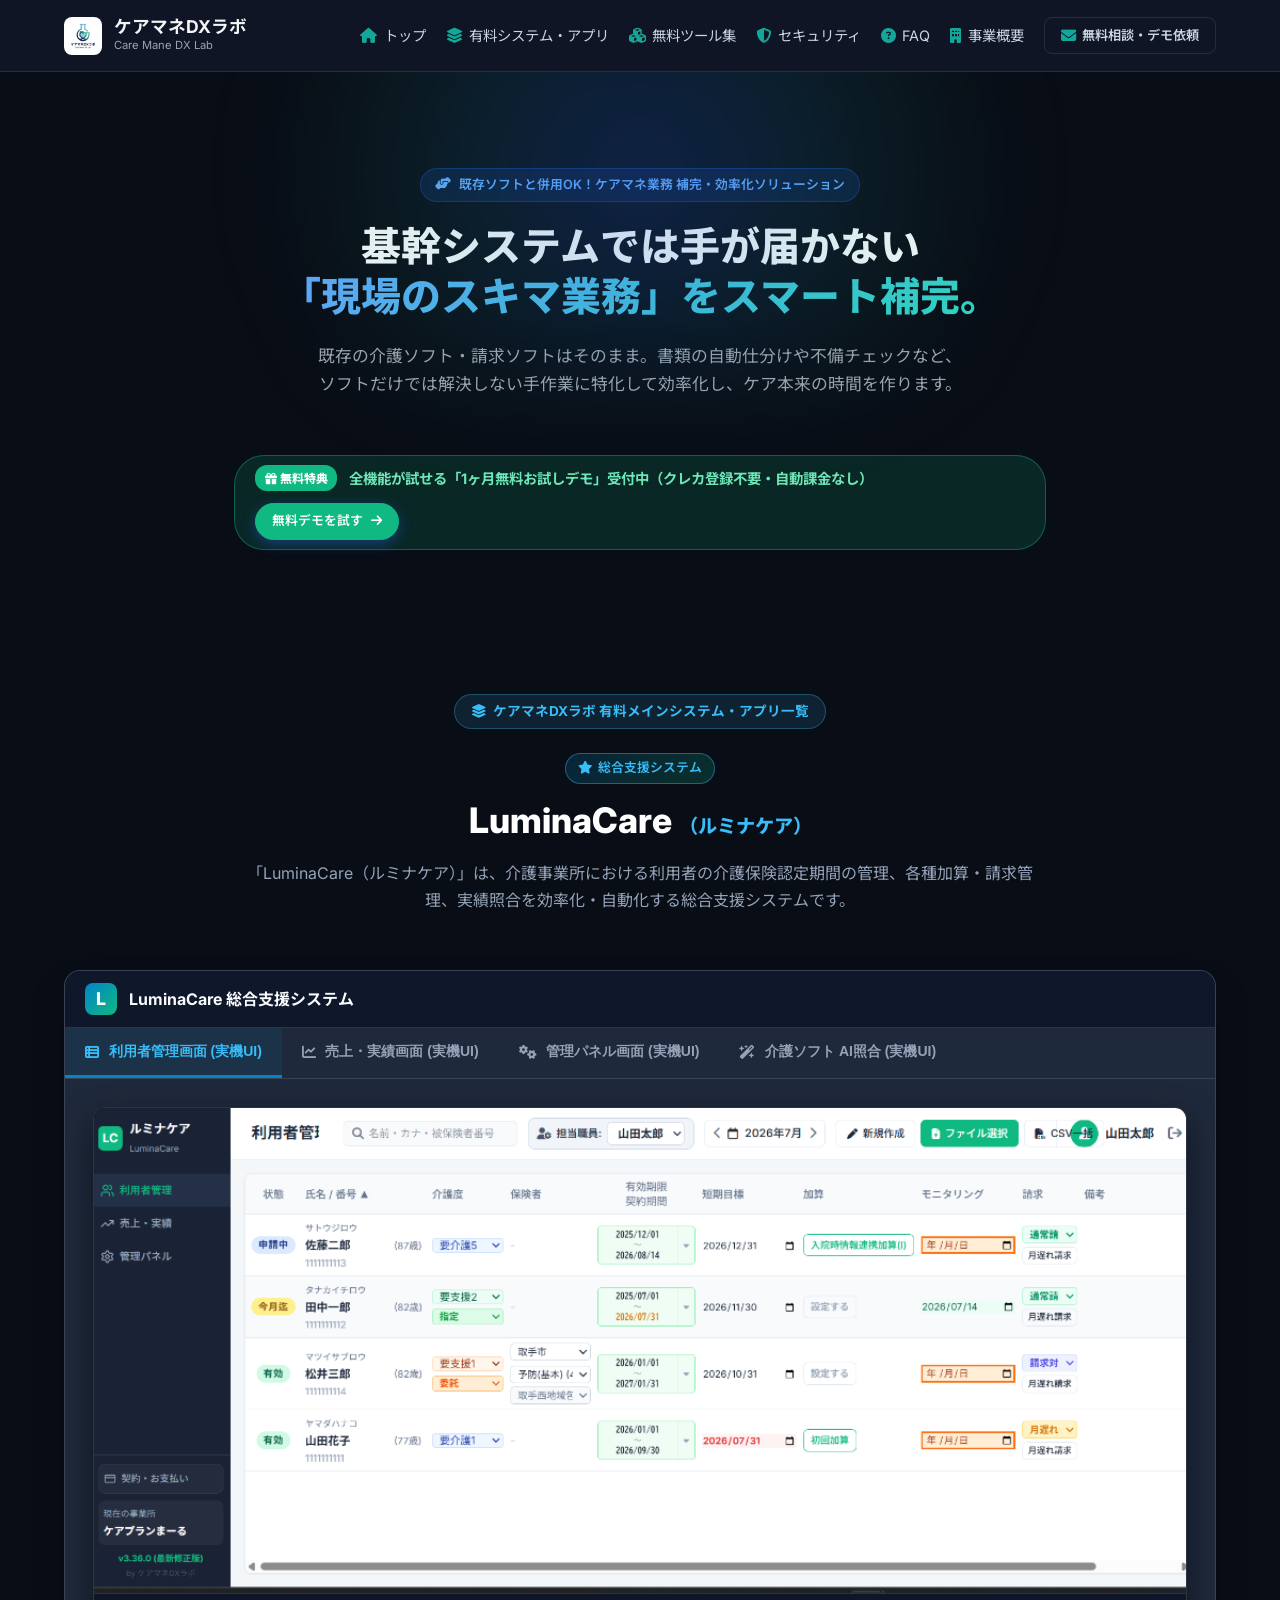
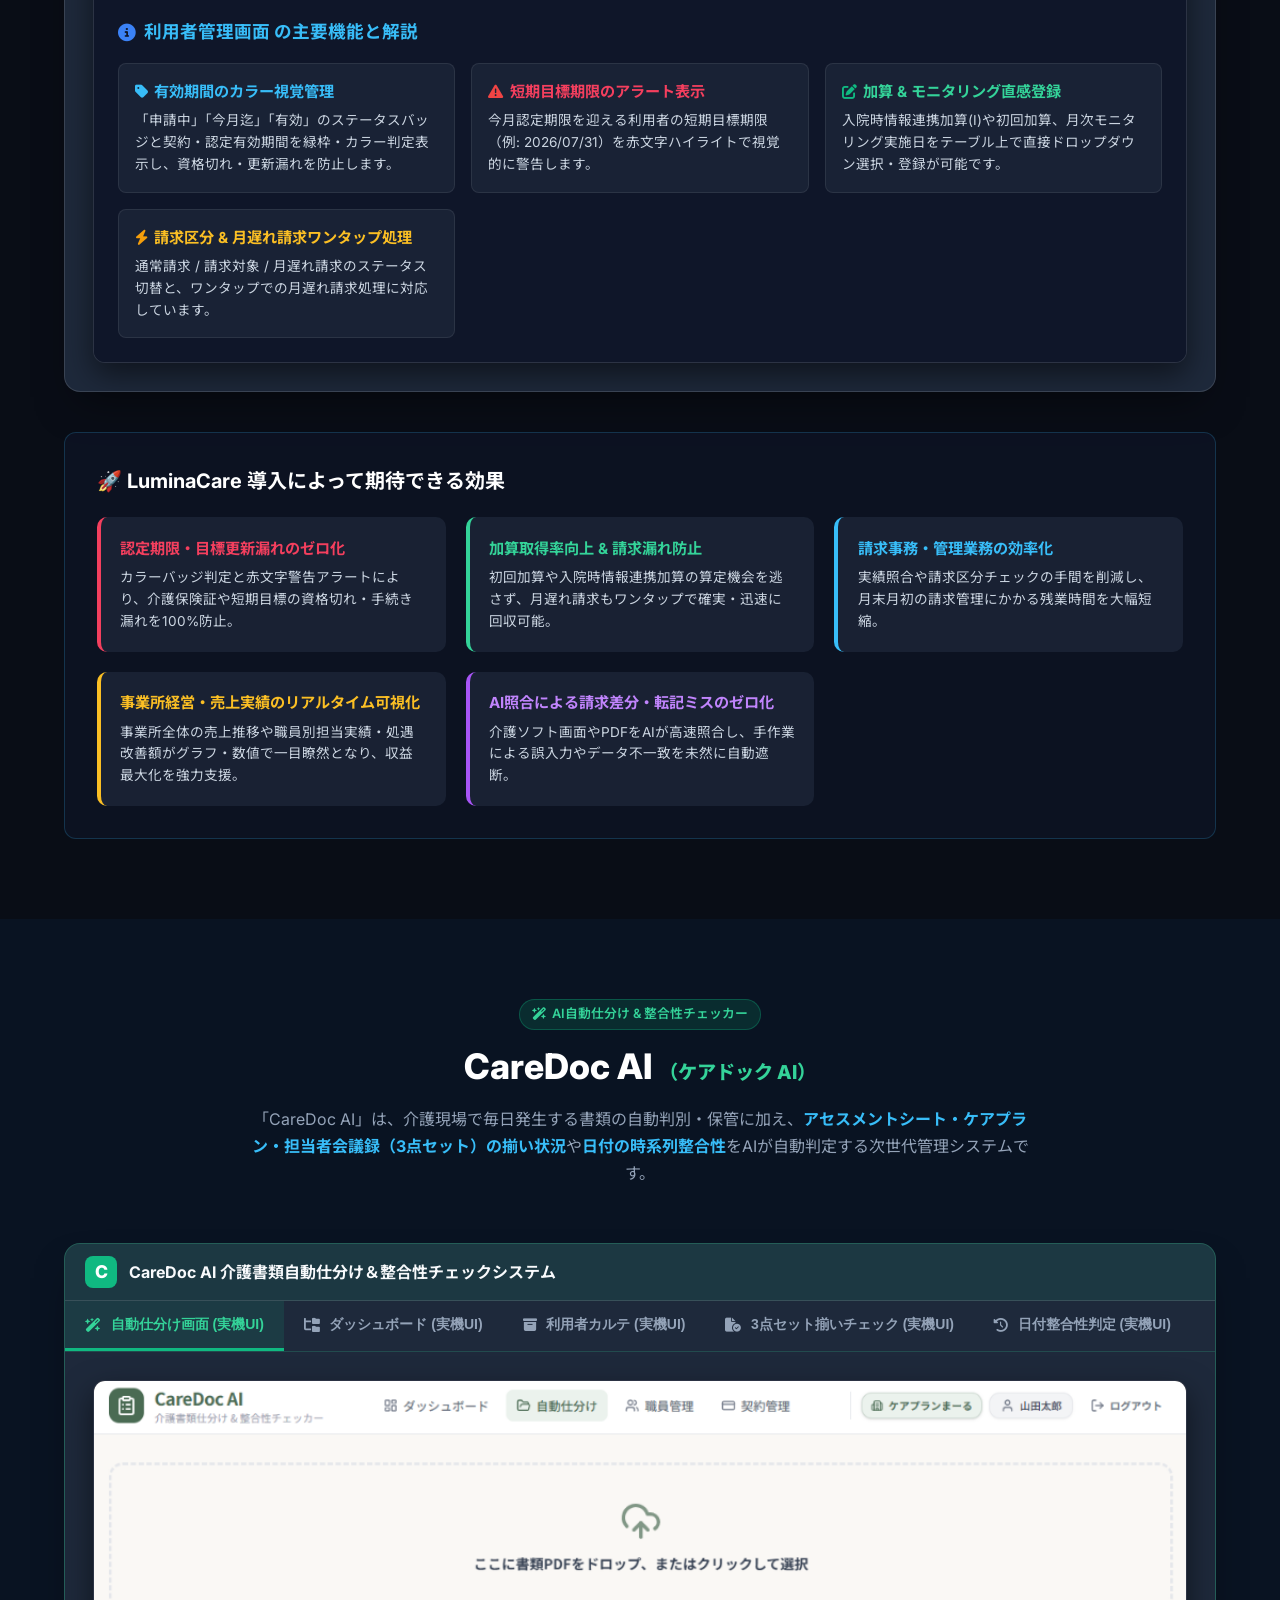
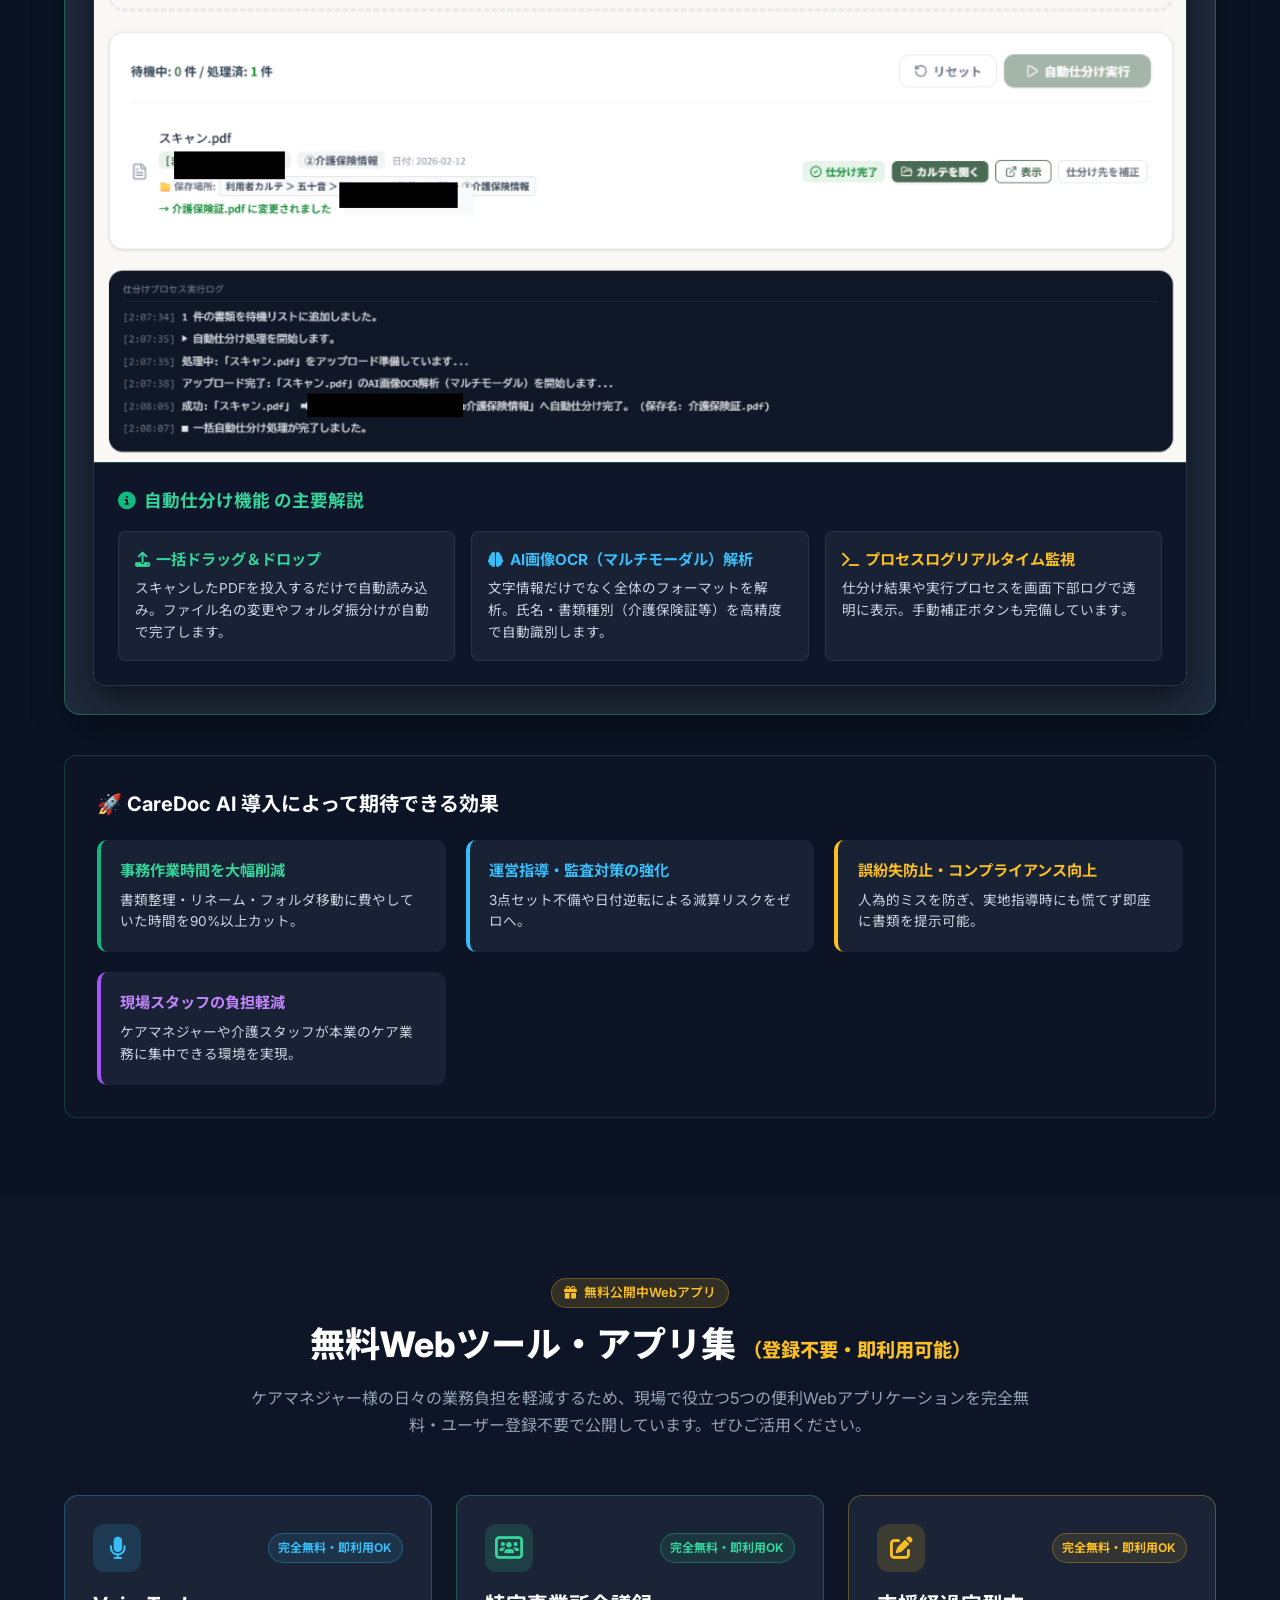
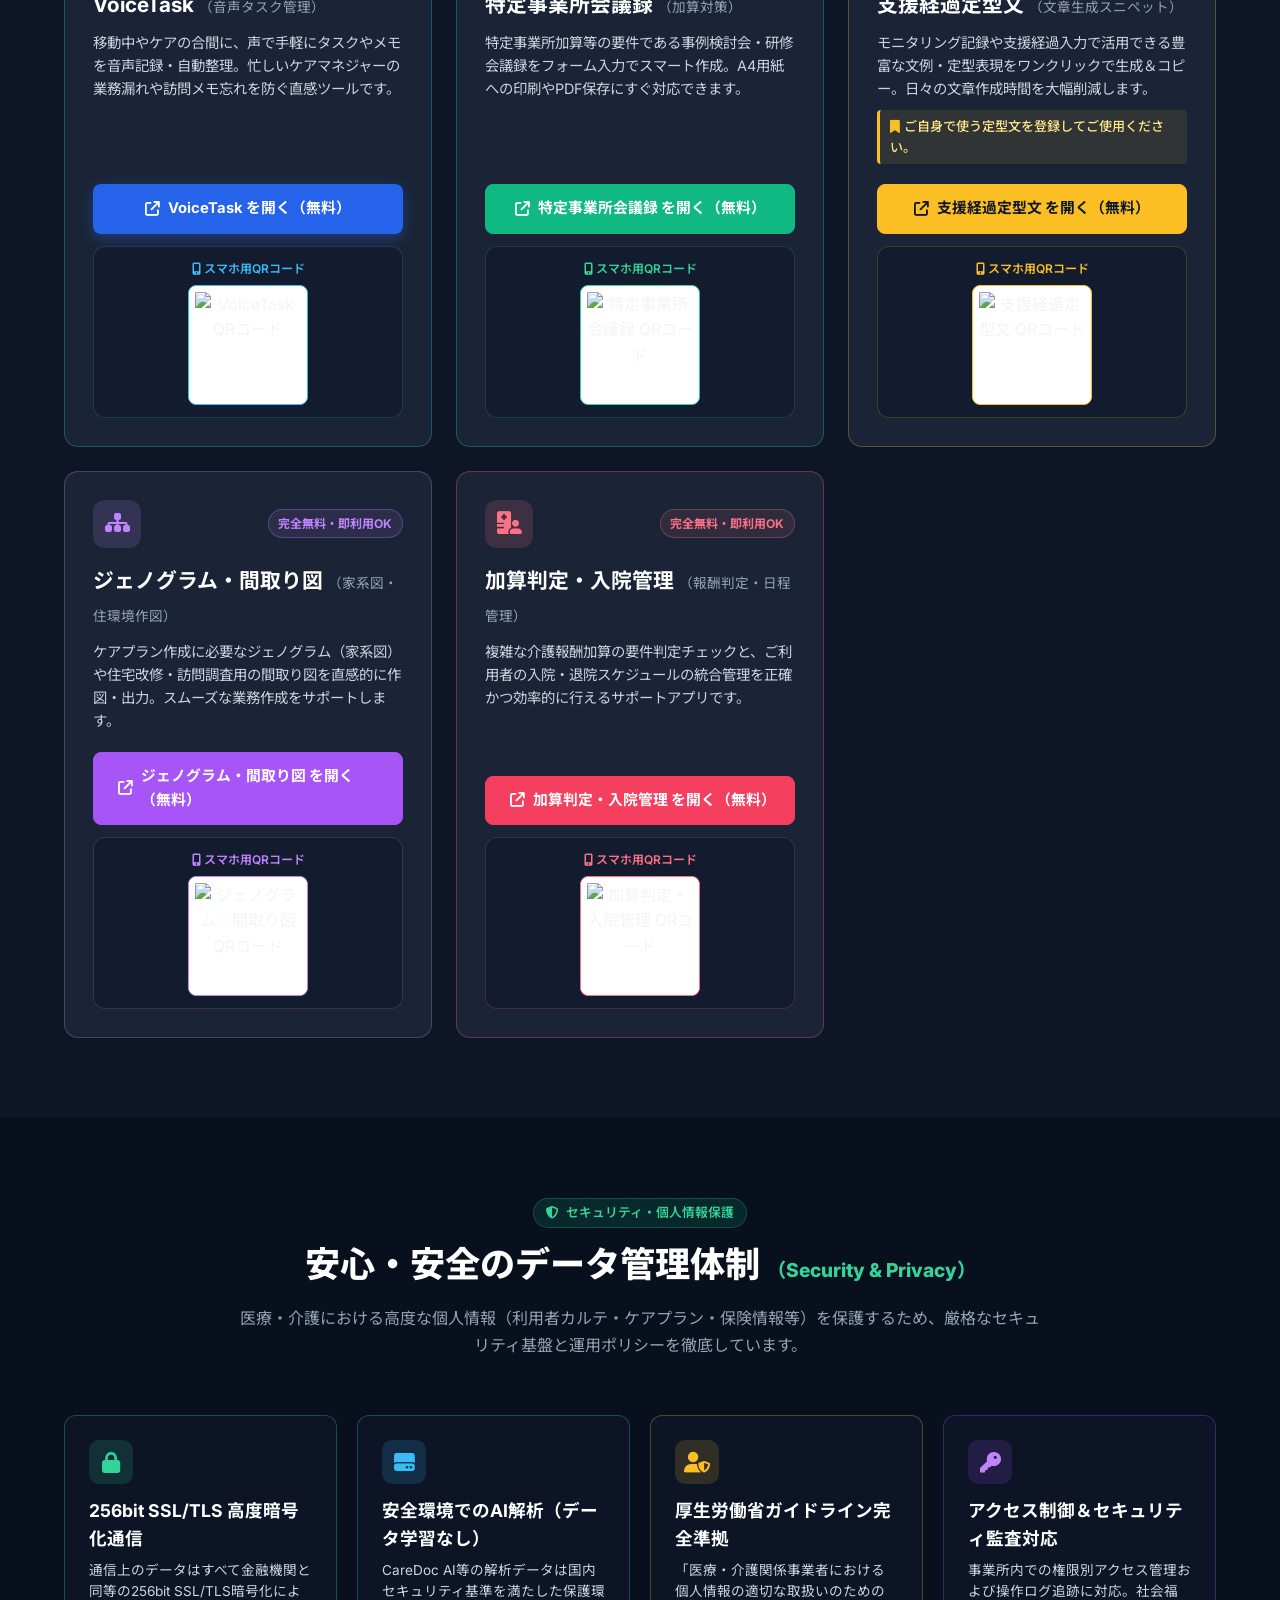
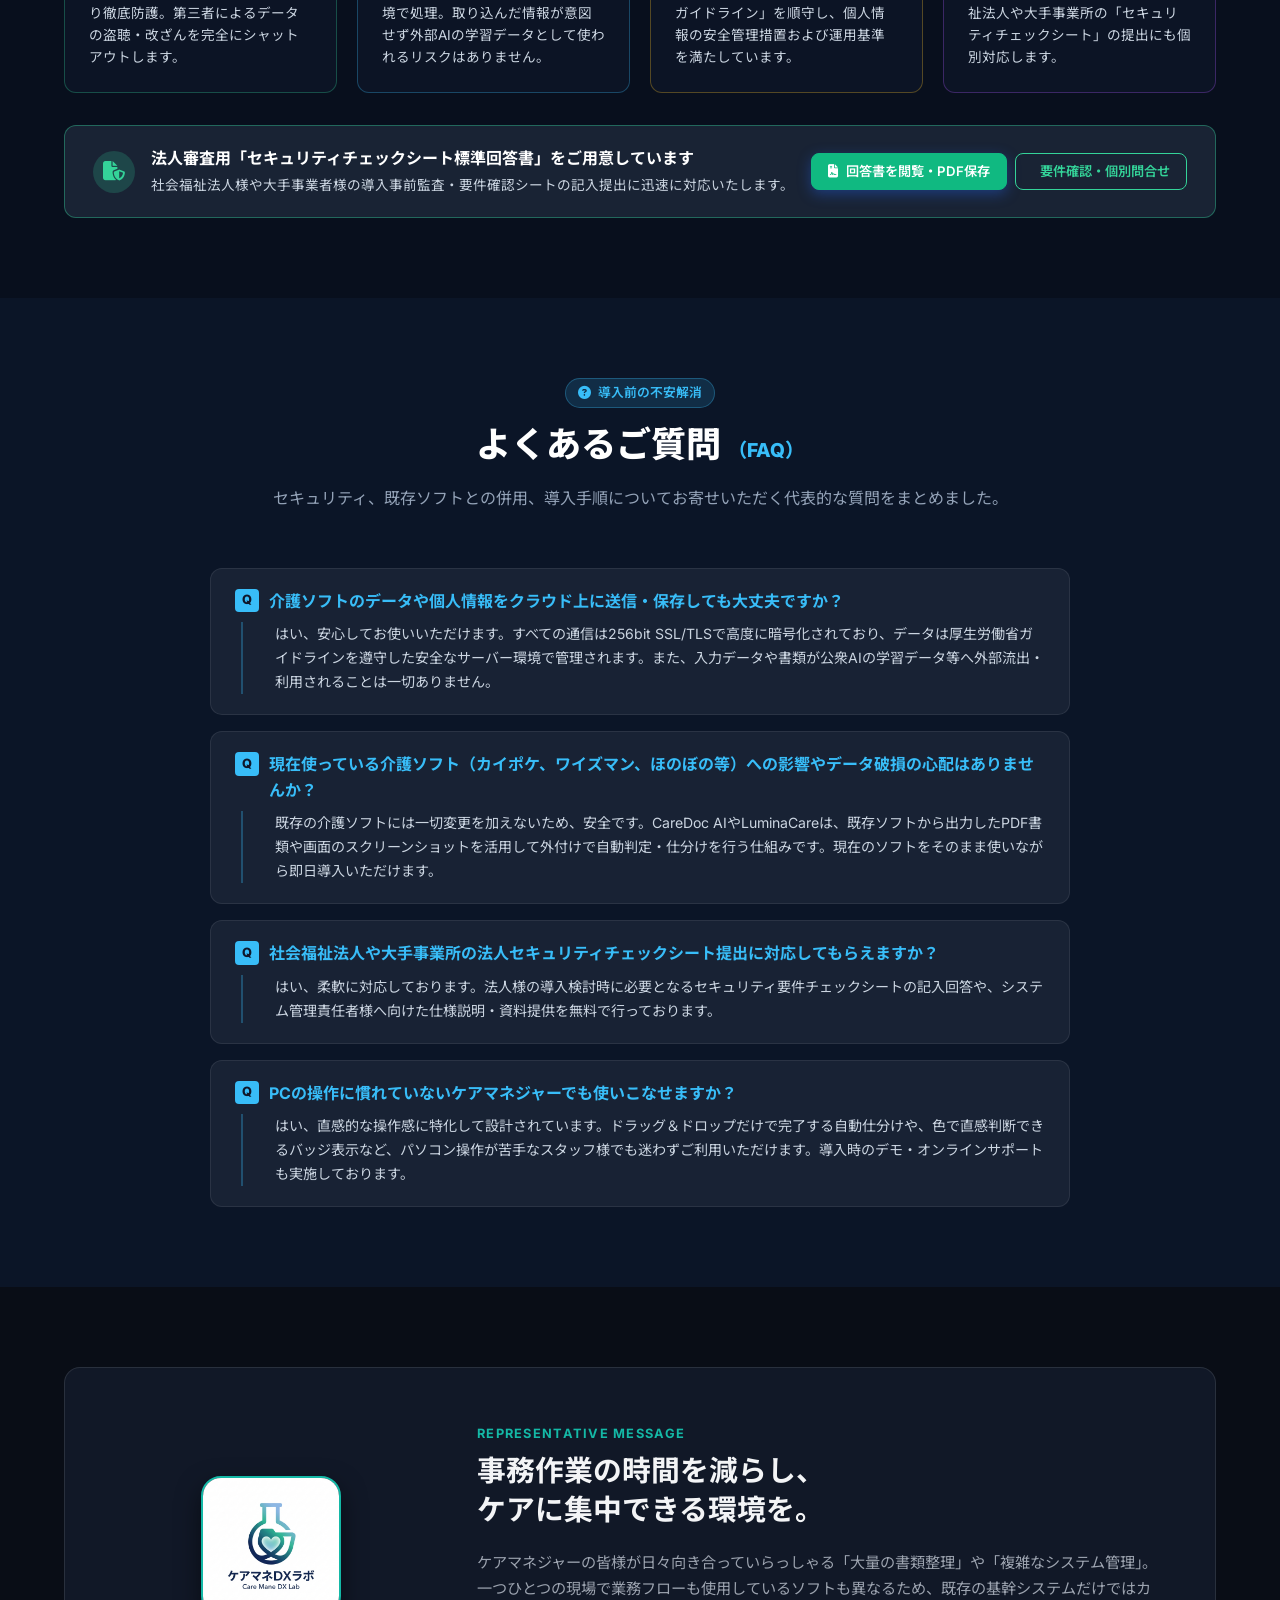
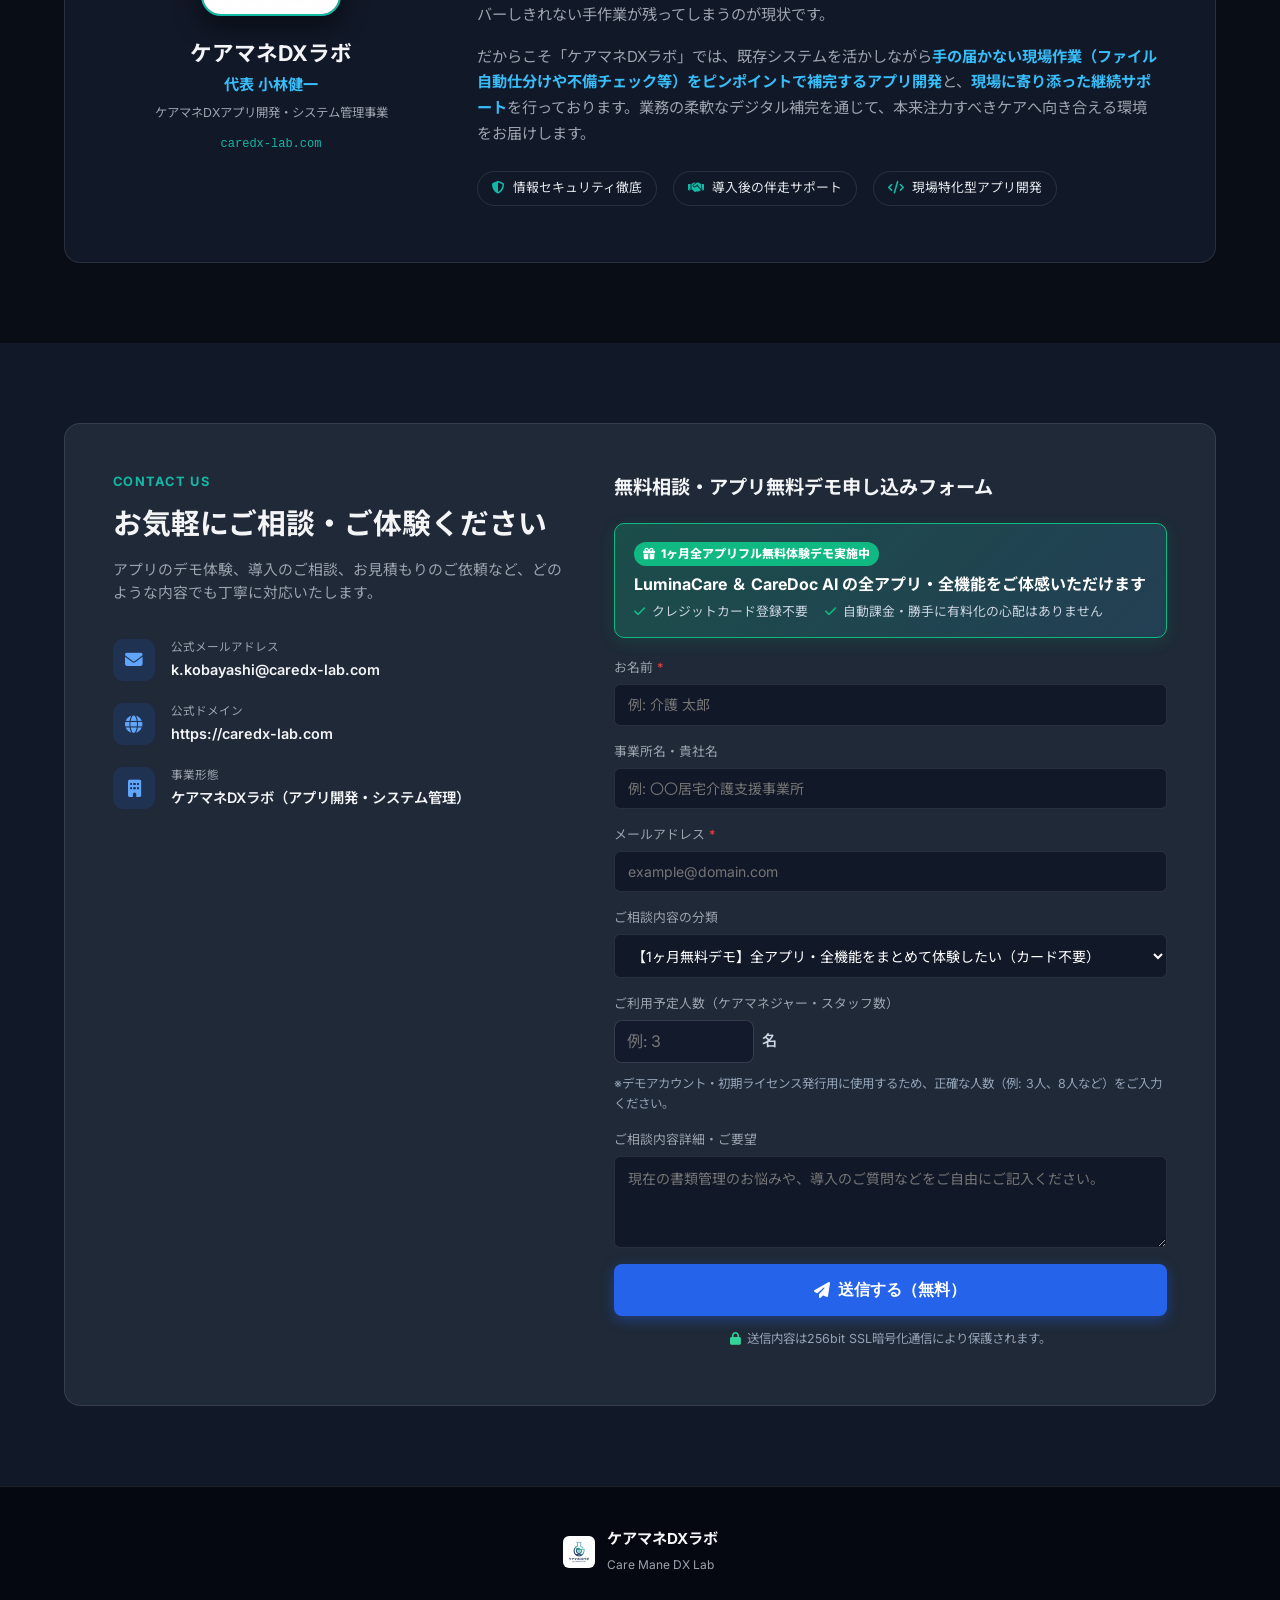
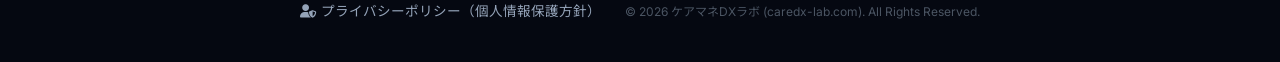
==== index.html @ 0973382e "Optimize OGP meta tags for SNS sharing and add Paid Apps group badge" ====
<!DOCTYPE html>
<html lang="ja">
<head>
  <meta charset="UTF-8">
  <meta name="viewport" content="width=device-width, initial-scale=1.0">
  <title>ケアマネDXラボ 公式サイト | ケアマネジャーのための業務効率化アプリ & システム管理</title>
  <meta name="description" content="書類を探す時間、仕分ける手間をゼロへ。ケアマネDXラボは、利用者管理・売上管理・書類の自動仕分けアプリ開発と安心のシステム管理で介護現場の業務効率化を支援します。">
  
  <!-- Google Fonts -->
  <link rel="preconnect" href="https://fonts.googleapis.com">
  <link rel="preconnect" href="https://fonts.gstatic.com" crossorigin>
  <link href="https://fonts.googleapis.com/css2?family=Inter:wght@300;400;500;600;700;800&family=Noto+Sans+JP:wght@300;400;500;700;900&family=Outfit:wght@400;600;700&display=swap" rel="stylesheet">
  
  <!-- Font Awesome Icons -->
  <link rel="stylesheet" href="https://cdnjs.cloudflare.com/ajax/libs/font-awesome/6.5.1/css/all.min.css">
  
  <!-- Custom Stylesheet -->
  <link rel="stylesheet" href="portfolio.css">
  <link rel="stylesheet" href="lumina.css">

  <!-- Favicon & Mobile Touch Icons -->
  <link rel="icon" type="image/jpeg" href="logo1.jpg">
  <link rel="apple-touch-icon" href="logo1.jpg">

  <!-- Open Graph / OGP (LINE・SNS・QRコード共有用) -->
  <meta property="og:type" content="website">
  <meta property="og:url" content="https://resilient-mendeleev.vercel.app/">
  <meta property="og:title" content="ケアマネDXラボ 公式サイト | ケアマネジャーのための業務効率化アプリ">
  <meta property="og:description" content="書類の自動仕分け・3点セット不備チェック・認定期限管理。1ヶ月全機能フル無料デモ実施中！">
  <meta property="og:image" content="https://resilient-mendeleev.vercel.app/logo1.jpg">
  
  <!-- Twitter Card -->
  <meta name="twitter:card" content="summary_large_image">
  <meta name="twitter:title" content="ケアマネDXラボ 公式サイト | ケアマネジャーのための業務効率化アプリ">
  <meta name="twitter:description" content="書類の自動仕分け・3点セット不備チェック・認定期限管理。1ヶ月全機能フル無料デモ実施中！">
  <meta name="twitter:image" content="https://resilient-mendeleev.vercel.app/logo1.jpg">
</head>
<body>

  <!-- Navigation Bar -->
  <header class="navbar">
    <div class="nav-container">
      <a href="index.html" class="nav-brand">
        <img src="logo1.jpg" alt="ケアマネDXラボ ロゴ" class="nav-logo-img">
        <div class="nav-brand-text">
          <span class="brand-title">ケアマネDXラボ</span>
          <span class="brand-sub">Care Mane DX Lab</span>
        </div>
      </a>

      <nav class="nav-links">
        <a href="#"><i class="fa-solid fa-house"></i> トップ</a>
        <a href="#paid-apps"><i class="fa-solid fa-layer-group"></i> 有料システム・アプリ</a>
        <a href="#free-tools"><i class="fa-solid fa-cubes"></i> 無料ツール集</a>
        <a href="#security"><i class="fa-solid fa-shield-halved"></i> セキュリティ</a>
        <a href="#faq"><i class="fa-solid fa-circle-question"></i> FAQ</a>
        <a href="#profile"><i class="fa-solid fa-building"></i> 事業概要</a>
        <a href="#contact" class="btn btn-outline btn-sm"><i class="fa-solid fa-envelope"></i> 無料相談・デモ依頼</a>
      </nav>

      <button id="mobileMenuBtn" class="mobile-menu-toggle" aria-label="メニュー開閉">
        <i class="fa-solid fa-bars"></i>
      </button>
    </div>
  </header>

  <!-- Hero Section -->
  <section class="hero-section">
    <div class="hero-bg-glow"></div>
    <div class="container hero-container">
      
      <div class="hero-content">
        <div class="hero-badge">
          <i class="fa-solid fa-handshake-angle"></i> 既存ソフトと併用OK！ケアマネ業務 補完・効率化ソリューション
        </div>
        <h1 class="hero-title">
          基幹システムでは手が届かない<br>
          <span class="gradient-text">「現場のスキマ業務」をスマート補完。</span>
        </h1>
        <p class="hero-description">
          既存の介護ソフト・請求ソフトはそのまま。書類の自動仕分けや不備チェックなど、<br>
          ソフトだけでは解決しない手作業に特化して効率化し、ケア本来の時間を作ります。
        </p>

        <!-- 1-Month Free Demo Banner in Hero -->
        <div style="margin-top: 1.5rem; display: inline-flex; align-items: center; gap: 0.75rem; background: rgba(16, 185, 129, 0.15); border: 1px solid rgba(16, 185, 129, 0.4); padding: 0.6rem 1.25rem; border-radius: 30px; flex-wrap: wrap;">
          <span style="background: #10b981; color: #ffffff; padding: 0.2rem 0.6rem; border-radius: 12px; font-size: 0.75rem; font-weight: 800;"><i class="fa-solid fa-gift"></i> 無料特典</span>
          <span style="color: #6ee7b7; font-weight: 700; font-size: 0.9rem;">全機能が試せる「1ヶ月無料お試しデモ」受付中（クレカ登録不要・自動課金なし）</span>
          <a href="#contact" class="btn btn-primary btn-sm" style="border-radius: 20px; font-size: 0.8rem; background: #10b981; border-color: #10b981; text-decoration: none;">無料デモを試す <i class="fa-solid fa-arrow-right"></i></a>
        </div>

      </div>



    </div>
  </section>

  <!-- LuminaCare Core System & 7 Features Showcase Section -->
  <div id="paid-apps"></div>
  <section id="lumina-care" class="section-padding bg-dark border-top-panel">
    <div class="container">
      <div style="text-align: center; margin-bottom: 1.5rem;">
        <span style="background: rgba(56, 189, 248, 0.12); color: #38bdf8; border: 1px solid rgba(56, 189, 248, 0.3); padding: 0.35rem 1rem; border-radius: 20px; font-size: 0.85rem; font-weight: 700; display: inline-flex; align-items: center; gap: 0.4rem;">
          <i class="fa-solid fa-layer-group"></i> ケアマネDXラボ 有料メインシステム・アプリ一覧
        </span>
      </div>
      <div class="section-header text-center">
        <span class="badge-lumina"><i class="fa-solid fa-star"></i> 総合支援システム</span>
        <h2 style="font-size: 2.2rem; margin-top: 0.5rem; color: #ffffff;">LuminaCare <small style="font-size: 1.2rem; color: #38bdf8;">（ルミナケア）</small></h2>
        <p style="max-width: 800px; margin: 0.5rem auto 0; color: #94a3b8; font-size: 1rem; line-height: 1.7;">
          「LuminaCare（ルミナケア）」は、介護事業所における利用者の介護保険認定期間の管理、各種加算・請求管理、実績照合を効率化・自動化する総合支援システムです。
        </p>
      </div>


      <!-- Interactive System Simulator Container -->
      <div id="lumina-app-simulator" class="lumina-app-simulator">
        <!-- Simulator Navigation Header -->
        <div class="lumina-sim-header">
          <div class="lumina-sim-brand">
            <div class="lumina-sim-logo">L</div>
            <div>
              <div class="lumina-sim-title">LuminaCare 総合支援システム</div>
            </div>
          </div>
        </div>

        <!-- Navigation Tabs -->
        <div class="lumina-sim-tabs">
          <button class="lumina-tab-btn active" data-tab="main-ui"><i class="fa-solid fa-table-list"></i> 利用者管理画面 (実機UI)</button>
          <button class="lumina-tab-btn" data-tab="sales"><i class="fa-solid fa-chart-line"></i> 売上・実績画面 (実機UI)</button>
          <button class="lumina-tab-btn" data-tab="admin"><i class="fa-solid fa-gears"></i> 管理パネル画面 (実機UI)</button>
          <button class="lumina-tab-btn" data-tab="ai-check"><i class="fa-solid fa-wand-magic-sparkles"></i> 介護ソフト AI照合 (実機UI)</button>
        </div>

        <!-- Simulator Content Panels -->
        <div class="lumina-sim-content">

          <!-- Panel 0: Main UI (Client Management Dashboard - Actual Screenshot) -->
          <div id="panel-main-ui" class="lumina-panel active">
            <div class="lumina-real-screenshot-container">
              <div class="screenshot-img-wrapper">
                <img src="lumina_dashboard.png" alt="ルミナケア 利用者管理画面" class="lumina-real-img" style="width: 100%; display: block;">
              </div>
              <div class="screenshot-caption" style="padding: 1.5rem; background: rgba(15, 23, 42, 0.95); border-top: 1px solid var(--lumina-border); color: #cbd5e1; font-size: 0.9rem; line-height: 1.6;">
                <h4 style="color: #38bdf8; font-size: 1.1rem; font-weight: 700; margin-bottom: 1rem; display: flex; align-items: center; gap: 0.5rem;"><i class="fa-solid fa-circle-info text-primary"></i> 利用者管理画面 の主要機能と解説</h4>
                <div style="display: grid; grid-template-columns: repeat(auto-fit, minmax(280px, 1fr)); gap: 1rem;">
                  <div style="background: rgba(30, 41, 59, 0.7); padding: 1rem; border-radius: 8px; border: 1px solid rgba(255, 255, 255, 0.08);">
                    <div style="color: #38bdf8; font-weight: 700; margin-bottom: 0.4rem; font-size: 0.95rem;"><i class="fa-solid fa-tag text-info" style="margin-right: 0.4rem;"></i>有効期間のカラー視覚管理</div>
                    <p style="font-size: 0.85rem; color: #cbd5e1; margin: 0; line-height: 1.6;">「申請中」「今月迄」「有効」のステータスバッジと契約・認定有効期間を緑枠・カラー判定表示し、資格切れ・更新漏れを防止します。</p>
                  </div>
                  <div style="background: rgba(30, 41, 59, 0.7); padding: 1rem; border-radius: 8px; border: 1px solid rgba(255, 255, 255, 0.08);">
                    <div style="color: #f43f5e; font-weight: 700; margin-bottom: 0.4rem; font-size: 0.95rem;"><i class="fa-solid fa-triangle-exclamation text-danger" style="margin-right: 0.4rem;"></i>短期目標期限のアラート表示</div>
                    <p style="font-size: 0.85rem; color: #cbd5e1; margin: 0; line-height: 1.6;">今月認定期限を迎える利用者の短期目標期限（例: 2026/07/31）を赤文字ハイライトで視覚的に警告します。</p>
                  </div>
                  <div style="background: rgba(30, 41, 59, 0.7); padding: 1rem; border-radius: 8px; border: 1px solid rgba(255, 255, 255, 0.08);">
                    <div style="color: #34d399; font-weight: 700; margin-bottom: 0.4rem; font-size: 0.95rem;"><i class="fa-solid fa-pen-to-square text-success" style="margin-right: 0.4rem;"></i>加算 & モニタリング直感登録</div>
                    <p style="font-size: 0.85rem; color: #cbd5e1; margin: 0; line-height: 1.6;">入院時情報連携加算(I)や初回加算、月次モニタリング実施日をテーブル上で直接ドロップダウン選択・登録が可能です。</p>
                  </div>
                  <div style="background: rgba(30, 41, 59, 0.7); padding: 1rem; border-radius: 8px; border: 1px solid rgba(255, 255, 255, 0.08);">
                    <div style="color: #fbbf24; font-weight: 700; margin-bottom: 0.4rem; font-size: 0.95rem;"><i class="fa-solid fa-bolt text-warning" style="margin-right: 0.4rem;"></i>請求区分 & 月遅れ請求ワンタップ処理</div>
                    <p style="font-size: 0.85rem; color: #cbd5e1; margin: 0; line-height: 1.6;">通常請求 / 請求対象 / 月遅れ請求のステータス切替と、ワンタップでの月遅れ請求処理に対応しています。</p>
                  </div>
                </div>
              </div>
            </div>
          </div>

          <!-- Panel Sales: Real Sales & Performance UI Screenshot -->
          <div id="panel-sales" class="lumina-panel">
            <div class="lumina-real-screenshot-container">
              <div class="screenshot-img-wrapper" style="display: flex; flex-direction: column;">
                <img src="lumina_sales_stats1.png" alt="ルミナケア 売上・実績画面 上部" class="lumina-real-img" style="width: 100%; display: block;">
                <img src="lumina_sales_stats2.png" alt="ルミナケア 売上・実績画面 下部" class="lumina-real-img" style="width: 100%; display: block; border-top: 2px dashed rgba(255, 255, 255, 0.15);">
              </div>
              <div class="screenshot-caption" style="padding: 1.5rem; background: rgba(15, 23, 42, 0.95); border-top: 1px solid var(--lumina-border); color: #cbd5e1; font-size: 0.9rem; line-height: 1.6;">
                <h4 style="color: #38bdf8; font-size: 1.1rem; font-weight: 700; margin-bottom: 1rem; display: flex; align-items: center; gap: 0.5rem;"><i class="fa-solid fa-chart-pie text-primary"></i> 売上・実績画面 の主要機能と解説</h4>
                <div style="display: grid; grid-template-columns: repeat(auto-fit, minmax(280px, 1fr)); gap: 1rem;">
                  <div style="background: rgba(30, 41, 59, 0.7); padding: 1rem; border-radius: 8px; border: 1px solid rgba(255, 255, 255, 0.08);">
                    <div style="color: #38bdf8; font-weight: 700; margin-bottom: 0.4rem; font-size: 0.95rem;"><i class="fa-solid fa-yen-sign text-primary" style="margin-right: 0.4rem;"></i>個人の売上をリアルタイム確認</div>
                    <p style="font-size: 0.85rem; color: #cbd5e1; margin: 0; line-height: 1.6;">当月の確定売上額や内訳、個別データをリアルタイムで集計し、売上状況を一目で把握できます。</p>
                  </div>
                  <div style="background: rgba(30, 41, 59, 0.7); padding: 1rem; border-radius: 8px; border: 1px solid rgba(255, 255, 255, 0.08);">
                    <div style="color: #34d399; font-weight: 700; margin-bottom: 0.4rem; font-size: 0.95rem;"><i class="fa-solid fa-clipboard-check text-success" style="margin-right: 0.4rem;"></i>件数・モニタリングの進捗確認</div>
                    <p style="font-size: 0.85rem; color: #cbd5e1; margin: 0; line-height: 1.6;">総請求件数やモニタリングの完了・未完了件数、進捗率をリアルタイムに自動追跡・確認できます。</p>
                  </div>
                  <div style="background: rgba(30, 41, 59, 0.7); padding: 1rem; border-radius: 8px; border: 1px solid rgba(255, 255, 255, 0.08);">
                    <div style="color: #fbbf24; font-weight: 700; margin-bottom: 0.4rem; font-size: 0.95rem;"><i class="fa-solid fa-palette text-warning" style="margin-right: 0.4rem;"></i>要介護・要支援(指定・委託)の視覚的カラー色分け</div>
                    <p style="font-size: 0.85rem; color: #cbd5e1; margin: 0; line-height: 1.6;">「居宅介護支援（要介護：青枠）」「介護予防支援（指定：緑枠）」「総合事業（委託：橙枠）」を明確に色分けし、見やすく整理しています。</p>
                  </div>
                  <div style="background: rgba(30, 41, 59, 0.7); padding: 1rem; border-radius: 8px; border: 1px solid rgba(255, 255, 255, 0.08);">
                    <div style="color: #a855f7; font-weight: 700; margin-bottom: 0.4rem; font-size: 0.95rem;"><i class="fa-solid fa-user-check text-info" style="margin-right: 0.4rem;"></i>モニタリング実施・未実施・加算・月遅れ対象者の確認</div>
                    <p style="font-size: 0.85rem; color: #cbd5e1; margin: 0; line-height: 1.6;">モニタリングの実施/未実施状況、各種個別加算、月遅れ請求対象者のリストをワンタップでスムーズに確認可能です。</p>
                  </div>
                  <div style="background: rgba(30, 41, 59, 0.7); padding: 1rem; border-radius: 8px; border: 1px solid rgba(255, 255, 255, 0.08);">
                    <div style="color: #38bdf8; font-weight: 700; margin-bottom: 0.4rem; font-size: 0.95rem;"><i class="fa-solid fa-building-user text-primary" style="margin-right: 0.4rem;"></i>地域包括ごとの売上確認</div>
                    <p style="font-size: 0.85rem; color: #cbd5e1; margin: 0; line-height: 1.6;">自治体や地域包括支援センター（例: 取手西地域包括など）ごとの実績・売上・単位数を個別かつ直感的に確認できます。</p>
                  </div>
                </div>
              </div>
            </div>
          </div>

          <!-- Panel Admin: Real Admin Panel UI Screenshot -->
          <div id="panel-admin" class="lumina-panel">
            <div class="lumina-real-screenshot-container">
              <div class="screenshot-img-wrapper" style="display: flex; flex-direction: column;">
                <img src="lumina_admin_stats1.png" alt="ルミナケア 管理パネル画面 上部 (実績統計・年度通期見込)" class="lumina-real-img" style="width: 100%; display: block;">
                <img src="lumina_admin_stats2.png" alt="ルミナケア 管理パネル画面 中部 (事業所全体区分内訳)" class="lumina-real-img" style="width: 100%; display: block; border-top: 2px dashed rgba(255, 255, 255, 0.15);">
                <img src="lumina_admin_stats3.png" alt="ルミナケア 管理パネル画面 下部 (職員別詳細実績・PDF出力)" class="lumina-real-img" style="width: 100%; display: block; border-top: 2px dashed rgba(255, 255, 255, 0.15);">
              </div>
              <div class="screenshot-caption" style="padding: 1.5rem; background: rgba(15, 23, 42, 0.95); border-top: 1px solid var(--lumina-border); color: #cbd5e1; font-size: 0.9rem; line-height: 1.6;">
                <h4 style="color: #38bdf8; font-size: 1.1rem; font-weight: 700; margin-bottom: 1rem; display: flex; align-items: center; gap: 0.5rem;"><i class="fa-solid fa-gears text-primary"></i> 管理パネル画面 の主要機能と解説</h4>
                <div style="display: grid; grid-template-columns: repeat(auto-fit, minmax(280px, 1fr)); gap: 1rem;">
                  <div style="background: rgba(30, 41, 59, 0.7); padding: 1rem; border-radius: 8px; border: 1px solid rgba(255, 255, 255, 0.08);">
                    <div style="color: #38bdf8; font-weight: 700; margin-bottom: 0.4rem; font-size: 0.95rem;"><i class="fa-solid fa-chart-area text-info" style="margin-right: 0.4rem;"></i>令和8年度 実績統計・通期見込の自動集計</div>
                    <p style="font-size: 0.85rem; color: #cbd5e1; margin: 0; line-height: 1.6;">上半期売上 (5-10月: ¥182,793)、下半期売上 (11-4月: ¥202,034)、通期年間売上見込 (¥384,828) を瞬時に可視化し経営管理を強力サポート。</p>
                  </div>
                  <div style="background: rgba(30, 41, 59, 0.7); padding: 1rem; border-radius: 8px; border: 1px solid rgba(255, 255, 255, 0.08);">
                    <div style="color: #34d399; font-weight: 700; margin-bottom: 0.4rem; font-size: 0.95rem;"><i class="fa-solid fa-calculator text-success" style="margin-right: 0.4rem;"></i>当月事業所合計実績サマリー</div>
                    <p style="font-size: 0.85rem; color: #cbd5e1; margin: 0; line-height: 1.6;">当月確定推定売上（¥32,069）、処遇改善加算 (2.1%: +¥673)、込み合計（¥32,742）、総請求件数（3件）を全自動で算出・表示します。</p>
                  </div>
                  <div style="background: rgba(30, 41, 59, 0.7); padding: 1rem; border-radius: 8px; border: 1px solid rgba(255, 255, 255, 0.08);">
                    <div style="color: #fbbf24; font-weight: 700; margin-bottom: 0.4rem; font-size: 0.95rem;"><i class="fa-solid fa-layer-group text-warning" style="margin-right: 0.4rem;"></i>事業所全体の区分別内訳把握</div>
                    <p style="font-size: 0.85rem; color: #cbd5e1; margin: 0; line-height: 1.6;">「事業所全体：居宅介護支援（¥21,906）」「介護予防支援（¥5,248）」「介護予防ケアマネ・取手市（¥4,915）」の売上・単位数を一目で分析可能。</p>
                  </div>
                  <div style="background: rgba(30, 41, 59, 0.7); padding: 1rem; border-radius: 8px; border: 1px solid rgba(255, 255, 255, 0.08);">
                    <div style="color: #a855f7; font-weight: 700; margin-bottom: 0.4rem; font-size: 0.95rem;"><i class="fa-solid fa-users text-info" style="margin-right: 0.4rem;"></i>職員別 詳細実績＆モニタリング達成率管理</div>
                    <p style="font-size: 0.85rem; color: #cbd5e1; margin: 0; line-height: 1.6;">職員ごとの担当実績人数（居宅・予防・総合の内訳）、推定売上、処遇改善額、モニタリング完了率（例: 山田太郎 1/3件）を個別集計。</p>
                  </div>
                  <div style="background: rgba(30, 41, 59, 0.7); padding: 1rem; border-radius: 8px; border: 1px solid rgba(255, 255, 255, 0.08);">
                    <div style="color: #38bdf8; font-weight: 700; margin-bottom: 0.4rem; font-size: 0.95rem;"><i class="fa-solid fa-file-pdf text-primary" style="margin-right: 0.4rem;"></i>帳票一括印刷・PDF出力対応</div>
                    <p style="font-size: 0.85rem; color: #cbd5e1; margin: 0; line-height: 1.6;">職員別詳細実績レポートや経営分析データを「一括印刷・PDF出力」ボタン一つで即座に帳票化・ダウンロードできます。</p>
                  </div>
                </div>
              </div>
            </div>
          </div>

          <!-- Panel AI Check: Care Software AI Data Consistency Check UI Screenshot -->
          <div id="panel-ai-check" class="lumina-panel">
            <div class="lumina-real-screenshot-container">
              <div class="screenshot-img-wrapper">
                <img src="lumina_ai_check.png" alt="ルミナケア 介護ソフト AIデータ整合性チェック画面" class="lumina-real-img" style="width: 100%; display: block;">
              </div>
              <div class="screenshot-caption" style="padding: 1.5rem; background: rgba(15, 23, 42, 0.95); border-top: 1px solid var(--lumina-border); color: #cbd5e1; font-size: 0.9rem; line-height: 1.6;">
                <h4 style="color: #34d399; font-size: 1.1rem; font-weight: 700; margin-bottom: 1rem; display: flex; align-items: center; gap: 0.5rem;"><i class="fa-solid fa-wand-magic-sparkles text-success"></i> 介護ソフト AIデータ整合性チェック画面 の主要機能と解説</h4>
                <div style="display: grid; grid-template-columns: repeat(auto-fit, minmax(280px, 1fr)); gap: 1rem;">
                  <div style="background: rgba(30, 41, 59, 0.7); padding: 1rem; border-radius: 8px; border: 1px solid rgba(255, 255, 255, 0.08);">
                    <div style="color: #34d399; font-weight: 700; margin-bottom: 0.4rem; font-size: 0.95rem;"><i class="fa-solid fa-file-pdf text-success" style="margin-right: 0.4rem;"></i>介護ソフトのスクショ/PDFを選択してAI照合</div>
                    <p style="font-size: 0.85rem; color: #cbd5e1; margin: 0; line-height: 1.6;">既存の介護ソフト画面情報（スクリーンショットやPDF）を取り込み、売上データや契約内容との整合性をAIが自動解析・高速照合します。</p>
                  </div>
                  <div style="background: rgba(30, 41, 59, 0.7); padding: 1rem; border-radius: 8px; border: 1px solid rgba(255, 255, 255, 0.08);">
                    <div style="color: #38bdf8; font-weight: 700; margin-bottom: 0.4rem; font-size: 0.95rem;"><i class="fa-solid fa-check-double text-info" style="margin-right: 0.4rem;"></i>照合一致率100%・差分データの即時集計</div>
                    <p style="font-size: 0.85rem; color: #cbd5e1; margin: 0; line-height: 1.6;">全体の照合一致率（例: 100% 66/66件一致）や、金額/単位/要介護度の不一致、未登録データをダッシュボード形式でひと目で把握できます。</p>
                  </div>
                  <div style="background: rgba(30, 41, 59, 0.7); padding: 1rem; border-radius: 8px; border: 1px solid rgba(255, 255, 255, 0.08);">
                    <div style="color: #fbbf24; font-weight: 700; margin-bottom: 0.4rem; font-size: 0.95rem;"><i class="fa-solid fa-filter text-warning" style="margin-right: 0.4rem;"></i>不一致・例外データのワンクリック絞り込み</div>
                    <p style="font-size: 0.85rem; color: #cbd5e1; margin: 0; line-height: 1.6;">「全件」「不一致のみ」「LuminaCareのみ」「要支援・総合事業（対象外）」タブで確認したいデータのみをワンクリック抽出。</p>
                  </div>
                  <div style="background: rgba(30, 41, 59, 0.7); padding: 1rem; border-radius: 8px; border: 1px solid rgba(255, 255, 255, 0.08);">
                    <div style="color: #a855f7; font-weight: 700; margin-bottom: 0.4rem; font-size: 0.95rem;"><i class="fa-solid fa-shield-halved text-purple" style="margin-right: 0.4rem;"></i>国保連請求のミス・誤入力を未然防止</div>
                    <p style="font-size: 0.85rem; color: #cbd5e1; margin: 0; line-height: 1.6;">手作業による転記ミスや請求漏れ・要介護度相違を自動検出し、請求業務の精度向上と監査対策を強力にサポートします。</p>
                  </div>
                </div>
              </div>
            </div>
          </div>

        </div>
      </div>

      <!-- LuminaCare Expected Benefits Grid -->
      <div style="margin-top: 2.5rem; background: rgba(15, 23, 42, 0.6); border: 1px solid rgba(56, 189, 248, 0.2); border-radius: 12px; padding: 2rem;">
        <h3 style="color: #ffffff; font-size: 1.25rem; font-weight: 700; margin-bottom: 1.25rem; display: flex; align-items: center; gap: 0.6rem;">
          🚀 LuminaCare 導入によって期待できる効果
        </h3>
        <div style="display: grid; grid-template-columns: repeat(auto-fit, minmax(260px, 1fr)); gap: 1.25rem;">
          <div style="background: rgba(30, 41, 59, 0.7); padding: 1.2rem; border-radius: 10px; border-left: 4px solid #f43f5e;">
            <div style="color: #f43f5e; font-weight: 700; font-size: 0.95rem; margin-bottom: 0.4rem;">認定期限・目標更新漏れのゼロ化</div>
            <p style="font-size: 0.85rem; color: #cbd5e1; margin: 0; line-height: 1.6;">カラーバッジ判定と赤文字警告アラートにより、介護保険証や短期目標の資格切れ・手続き漏れを100%防止。</p>
          </div>
          <div style="background: rgba(30, 41, 59, 0.7); padding: 1.2rem; border-radius: 10px; border-left: 4px solid #34d399;">
            <div style="color: #34d399; font-weight: 700; font-size: 0.95rem; margin-bottom: 0.4rem;">加算取得率向上 & 請求漏れ防止</div>
            <p style="font-size: 0.85rem; color: #cbd5e1; margin: 0; line-height: 1.6;">初回加算や入院時情報連携加算の算定機会を逃さず、月遅れ請求もワンタップで確実・迅速に回収可能。</p>
          </div>
          <div style="background: rgba(30, 41, 59, 0.7); padding: 1.2rem; border-radius: 10px; border-left: 4px solid #38bdf8;">
            <div style="color: #38bdf8; font-weight: 700; font-size: 0.95rem; margin-bottom: 0.4rem;">請求事務・管理業務の効率化</div>
            <p style="font-size: 0.85rem; color: #cbd5e1; margin: 0; line-height: 1.6;">実績照合や請求区分チェックの手間を削減し、月末月初の請求管理にかかる残業時間を大幅短縮。</p>
          </div>
          <div style="background: rgba(30, 41, 59, 0.7); padding: 1.2rem; border-radius: 10px; border-left: 4px solid #fbbf24;">
            <div style="color: #fbbf24; font-weight: 700; font-size: 0.95rem; margin-bottom: 0.4rem;">事業所経営・売上実績のリアルタイム可視化</div>
            <p style="font-size: 0.85rem; color: #cbd5e1; margin: 0; line-height: 1.6;">事業所全体の売上推移や職員別担当実績・処遇改善額がグラフ・数値で一目瞭然となり、収益最大化を強力支援。</p>
          </div>
          <div style="background: rgba(30, 41, 59, 0.7); padding: 1.2rem; border-radius: 10px; border-left: 4px solid #a855f7;">
            <div style="color: #c084fc; font-weight: 700; font-size: 0.95rem; margin-bottom: 0.4rem;">AI照合による請求差分・転記ミスのゼロ化</div>
            <p style="font-size: 0.85rem; color: #cbd5e1; margin: 0; line-height: 1.6;">介護ソフト画面やPDFをAIが高速照合し、手作業による誤入力やデータ不一致を未然に自動遮断。</p>
          </div>
        </div>
      </div>
    </div>
  </section>

  <!-- CareDoc AI Feature Showcase Section -->
  <section id="caredoc-ai" class="section-padding bg-dark border-top-panel" style="background: #091322;">
    <div class="container">
      <div class="section-header text-center">
        <span class="badge-lumina" style="background: rgba(16, 185, 129, 0.15); color: #34d399; border: 1px solid rgba(16, 185, 129, 0.3);"><i class="fa-solid fa-wand-magic-sparkles"></i> AI自動仕分け & 整合性チェッカー</span>
        <h2 style="font-size: 2.2rem; margin-top: 0.5rem; color: #ffffff;">CareDoc AI <small style="font-size: 1.2rem; color: #34d399;">（ケアドック AI）</small></h2>
        <p style="max-width: 800px; margin: 0.5rem auto 0; color: #94a3b8; font-size: 1rem; line-height: 1.7;">
          「CareDoc AI」は、介護現場で毎日発生する書類の自動判別・保管に加え、<strong style="color: #38bdf8; font-weight: 700;">アセスメントシート・ケアプラン・担当者会議録（3点セット）の揃い状況</strong>や<strong style="color: #38bdf8; font-weight: 700;">日付の時系列整合性</strong>をAIが自動判定する次世代管理システムです。
        </p>
      </div>

      <!-- CareDoc AI Tabbed Showcase -->
      <div class="lumina-app-simulator" style="border-color: rgba(52, 211, 153, 0.3);">
        <div class="lumina-sim-header" style="background: rgba(16, 185, 129, 0.1);">
          <div class="lumina-sim-brand">
            <div class="lumina-sim-logo" style="background: #10b981; color: #ffffff; font-weight: 800;">C</div>
            <div>
              <div class="lumina-sim-title">CareDoc AI 介護書類自動仕分け＆整合性チェックシステム</div>
            </div>
          </div>
        </div>

        <!-- Navigation Tabs -->
        <div class="lumina-sim-tabs" style="border-bottom-color: rgba(52, 211, 153, 0.2);">
          <button class="caredoc-tab-btn active" data-tab="caredoc-auto"><i class="fa-solid fa-wand-magic-sparkles"></i> 自動仕分け画面 (実機UI)</button>
          <button class="caredoc-tab-btn" data-tab="caredoc-dash"><i class="fa-solid fa-folder-tree"></i> ダッシュボード (実機UI)</button>
          <button class="caredoc-tab-btn" data-tab="caredoc-karte"><i class="fa-solid fa-box-archive"></i> 利用者カルテ (実機UI)</button>
          <button class="caredoc-tab-btn" data-tab="caredoc-3set"><i class="fa-solid fa-file-circle-check"></i> 3点セット揃いチェック (実機UI)</button>
          <button class="caredoc-tab-btn" data-tab="caredoc-date"><i class="fa-solid fa-clock-rotate-left"></i> 日付整合性判定 (実機UI)</button>
        </div>

        <!-- Simulator Content Panels -->
        <div class="lumina-sim-content">
          <!-- Panel 1: Auto Classify -->
          <div id="panel-caredoc-auto" class="caredoc-panel active">
            <div class="lumina-real-screenshot-container">
              <div class="screenshot-img-wrapper">
                <img src="caredoc_auto_classify.png" alt="CareDoc AI 自動仕分け画面" class="lumina-real-img" style="width: 100%; display: block;">
              </div>
              <div class="screenshot-caption" style="padding: 1.5rem; background: rgba(15, 23, 42, 0.95); border-top: 1px solid rgba(52, 211, 153, 0.3); color: #cbd5e1; font-size: 0.9rem; line-height: 1.6;">
                <h4 style="color: #34d399; font-size: 1.1rem; font-weight: 700; margin-bottom: 1rem; display: flex; align-items: center; gap: 0.5rem;"><i class="fa-solid fa-circle-info text-success"></i> 自動仕分け機能 の主要解説</h4>
                <div style="display: grid; grid-template-columns: repeat(auto-fit, minmax(280px, 1fr)); gap: 1rem;">
                  <div style="background: rgba(30, 41, 59, 0.7); padding: 1rem; border-radius: 8px; border: 1px solid rgba(255, 255, 255, 0.08);">
                    <div style="color: #34d399; font-weight: 700; margin-bottom: 0.4rem; font-size: 0.95rem;"><i class="fa-solid fa-upload" style="margin-right: 0.4rem;"></i>一括ドラッグ＆ドロップ</div>
                    <p style="font-size: 0.85rem; color: #cbd5e1; margin: 0; line-height: 1.6;">スキャンしたPDFを投入するだけで自動読み込み。ファイル名の変更やフォルダ振分けが自動で完了します。</p>
                  </div>
                  <div style="background: rgba(30, 41, 59, 0.7); padding: 1rem; border-radius: 8px; border: 1px solid rgba(255, 255, 255, 0.08);">
                    <div style="color: #38bdf8; font-weight: 700; margin-bottom: 0.4rem; font-size: 0.95rem;"><i class="fa-solid fa-brain" style="margin-right: 0.4rem;"></i>AI画像OCR（マルチモーダル）解析</div>
                    <p style="font-size: 0.85rem; color: #cbd5e1; margin: 0; line-height: 1.6;">文字情報だけでなく全体のフォーマットを解析。氏名・書類種別（介護保険証等）を高精度で自動識別します。</p>
                  </div>
                  <div style="background: rgba(30, 41, 59, 0.7); padding: 1rem; border-radius: 8px; border: 1px solid rgba(255, 255, 255, 0.08);">
                    <div style="color: #fbbf24; font-weight: 700; margin-bottom: 0.4rem; font-size: 0.95rem;"><i class="fa-solid fa-terminal" style="margin-right: 0.4rem;"></i>プロセスログリアルタイム監視</div>
                    <p style="font-size: 0.85rem; color: #cbd5e1; margin: 0; line-height: 1.6;">仕分け結果や実行プロセスを画面下部ログで透明に表示。手動補正ボタンも完備しています。</p>
                  </div>
                </div>
              </div>
            </div>
          </div>

          <!-- Panel 2: Dashboard -->
          <div id="panel-caredoc-dash" class="caredoc-panel" style="display: none;">
            <div class="lumina-real-screenshot-container">
              <div class="screenshot-img-wrapper">
                <img src="caredoc_dashboard.png" alt="CareDoc AI ダッシュボード画面" class="lumina-real-img" style="width: 100%; display: block;">
              </div>
              <div class="screenshot-caption" style="padding: 1.5rem; background: rgba(15, 23, 42, 0.95); border-top: 1px solid rgba(52, 211, 153, 0.3); color: #cbd5e1; font-size: 0.9rem; line-height: 1.6;">
                <h4 style="color: #34d399; font-size: 1.1rem; font-weight: 700; margin-bottom: 1rem; display: flex; align-items: center; gap: 0.5rem;"><i class="fa-solid fa-circle-info text-success"></i> ダッシュボード（利用者カルテ一覧）</h4>
                <div style="display: grid; grid-template-columns: repeat(auto-fit, minmax(280px, 1fr)); gap: 1rem;">
                  <div style="background: rgba(30, 41, 59, 0.7); padding: 1rem; border-radius: 8px; border: 1px solid rgba(255, 255, 255, 0.08);">
                    <div style="color: #34d399; font-weight: 700; margin-bottom: 0.4rem; font-size: 0.95rem;"><i class="fa-solid fa-arrow-down-a-z" style="margin-right: 0.4rem;"></i>五十音順で直感整理</div>
                    <p style="font-size: 0.85rem; color: #cbd5e1; margin: 0; line-height: 1.6;">「あ行・か行…」のインデックス表示により、目的の利用者カルテへ迷わずすばやくアクセスできます。</p>
                  </div>
                  <div style="background: rgba(30, 41, 59, 0.7); padding: 1rem; border-radius: 8px; border: 1px solid rgba(255, 255, 255, 0.08);">
                    <div style="color: #38bdf8; font-weight: 700; margin-bottom: 0.4rem; font-size: 0.95rem;"><i class="fa-solid fa-magnifying-glass" style="margin-right: 0.4rem;"></i>高機能カルテ管理</div>
                    <p style="font-size: 0.85rem; color: #cbd5e1; margin: 0; line-height: 1.6;">登録人数のリアルタイム表示、キーワード即時検索、終了利用者のアーカイブ保管機能を標準搭載。</p>
                  </div>
                </div>
              </div>
            </div>
          </div>

          <!-- Panel 3: User Karte -->
          <div id="panel-caredoc-karte" class="caredoc-panel" style="display: none;">
            <div class="lumina-real-screenshot-container">
              <div class="screenshot-img-wrapper">
                <img src="caredoc_karte.png" alt="CareDoc AI 利用者カルテ画面" class="lumina-real-img" style="width: 100%; display: block;">
              </div>
              <div class="screenshot-caption" style="padding: 1.5rem; background: rgba(15, 23, 42, 0.95); border-top: 1px solid rgba(52, 211, 153, 0.3); color: #cbd5e1; font-size: 0.9rem; line-height: 1.6;">
                <h4 style="color: #34d399; font-size: 1.1rem; font-weight: 700; margin-bottom: 1rem; display: flex; align-items: center; gap: 0.5rem;"><i class="fa-solid fa-circle-info text-success"></i> 利用者カルテ（カテゴリ別保管書類）</h4>
                <div style="display: grid; grid-template-columns: repeat(auto-fit, minmax(280px, 1fr)); gap: 1rem;">
                  <div style="background: rgba(30, 41, 59, 0.7); padding: 1rem; border-radius: 8px; border: 1px solid rgba(255, 255, 255, 0.08);">
                    <div style="color: #34d399; font-weight: 700; margin-bottom: 0.4rem; font-size: 0.95rem;"><i class="fa-solid fa-folder-tree" style="margin-right: 0.4rem;"></i>7つのカテゴリ分類＆ワンクリック閲覧</div>
                    <p style="font-size: 0.85rem; color: #cbd5e1; margin: 0 0 0.6rem 0; line-height: 1.6;">書類種別ごとに整理されたフォルダから、必要な書類をワンクリックで即座に閲覧できます。</p>
                    <div style="display: flex; flex-wrap: wrap; gap: 0.35rem;">
                      <span style="background: rgba(52, 211, 153, 0.12); border: 1px solid rgba(52, 211, 153, 0.3); color: #34d399; padding: 0.15rem 0.5rem; border-radius: 4px; font-size: 0.75rem; font-weight: 600;">① 基本情報</span>
                      <span style="background: rgba(52, 211, 153, 0.12); border: 1px solid rgba(52, 211, 153, 0.3); color: #34d399; padding: 0.15rem 0.5rem; border-radius: 4px; font-size: 0.75rem; font-weight: 600;">② 介護保険情報</span>
                      <span style="background: rgba(52, 211, 153, 0.12); border: 1px solid rgba(52, 211, 153, 0.3); color: #34d399; padding: 0.15rem 0.5rem; border-radius: 4px; font-size: 0.75rem; font-weight: 600;">③ ケアマネジメント</span>
                      <span style="background: rgba(52, 211, 153, 0.12); border: 1px solid rgba(52, 211, 153, 0.3); color: #34d399; padding: 0.15rem 0.5rem; border-radius: 4px; font-size: 0.75rem; font-weight: 600;">④ サービス利用票</span>
                      <span style="background: rgba(52, 211, 153, 0.12); border: 1px solid rgba(52, 211, 153, 0.3); color: #34d399; padding: 0.15rem 0.5rem; border-radius: 4px; font-size: 0.75rem; font-weight: 600;">⑤ 医療情報</span>
                      <span style="background: rgba(52, 211, 153, 0.12); border: 1px solid rgba(52, 211, 153, 0.3); color: #34d399; padding: 0.15rem 0.5rem; border-radius: 4px; font-size: 0.75rem; font-weight: 600;">⑥ 事業所書類</span>
                      <span style="background: rgba(52, 211, 153, 0.12); border: 1px solid rgba(52, 211, 153, 0.3); color: #34d399; padding: 0.15rem 0.5rem; border-radius: 4px; font-size: 0.75rem; font-weight: 600;">⑦ その他</span>
                    </div>
                  </div>
                </div>
              </div>
            </div>
          </div>

          <!-- Panel 4: 3-Set Check -->
          <div id="panel-caredoc-3set" class="caredoc-panel" style="display: none;">
            <div class="lumina-real-screenshot-container">
              <div class="screenshot-img-wrapper">
                <img src="caredoc_3set_check.png" alt="CareDoc AI 3点セット揃いチェック画面" class="lumina-real-img" style="width: 100%; display: block;">
              </div>
              <div class="screenshot-caption" style="padding: 1.5rem; background: rgba(15, 23, 42, 0.95); border-top: 1px solid rgba(52, 211, 153, 0.3); color: #cbd5e1; font-size: 0.9rem; line-height: 1.6;">
                <h4 style="color: #34d399; font-size: 1.1rem; font-weight: 700; margin-bottom: 1rem; display: flex; align-items: center; gap: 0.5rem;"><i class="fa-solid fa-circle-info text-success"></i> 3点セット（アセスメント・ケアプラン・担当者会議録）揃い状況チェック</h4>
                <div style="display: grid; grid-template-columns: repeat(auto-fit, minmax(280px, 1fr)); gap: 1rem;">
                  <div style="background: rgba(30, 41, 59, 0.7); padding: 1rem; border-radius: 8px; border: 1px solid rgba(255, 255, 255, 0.08);">
                    <div style="color: #34d399; font-weight: 700; margin-bottom: 0.4rem; font-size: 0.95rem;"><i class="fa-solid fa-list-check" style="margin-right: 0.4rem;"></i>必携3点セットの自動チェック</div>
                    <p style="font-size: 0.85rem; color: #cbd5e1; margin: 0; line-height: 1.6;">各期ごとに「アセスメントシート」「ケアプラン」「サービス担当者会議の要点」が格納されているかを自動で検証・判定します。</p>
                  </div>
                  <div style="background: rgba(30, 41, 59, 0.7); padding: 1rem; border-radius: 8px; border: 1px solid rgba(255, 255, 255, 0.08);">
                    <div style="color: #38bdf8; font-weight: 700; margin-bottom: 0.4rem; font-size: 0.95rem;"><i class="fa-solid fa-shield-halved" style="margin-right: 0.4rem;"></i>視覚的ステータスバッジ表示</div>
                    <p style="font-size: 0.85rem; color: #cbd5e1; margin: 0 0 0.5rem 0; line-height: 1.6;">書類の不備・不足を一目で認識可能：</p>
                    <div style="display: flex; gap: 0.5rem; flex-wrap: wrap;">
                      <span style="background: rgba(16, 185, 129, 0.2); border: 1px solid #10b981; color: #6ee7b7; padding: 0.2rem 0.5rem; border-radius: 4px; font-size: 0.78rem; font-weight: 600;">✓ 3点セット揃っています</span>
                      <span style="background: rgba(245, 158, 11, 0.2); border: 1px solid #f59e0b; color: #fde047; padding: 0.2rem 0.5rem; border-radius: 4px; font-size: 0.78rem; font-weight: 600;">⚠️ 3点セット未完了</span>
                    </div>
                  </div>
                </div>
              </div>
            </div>
          </div>

          <!-- Panel 5: Date Consistency Check -->
          <div id="panel-caredoc-date" class="caredoc-panel" style="display: none;">
            <div class="lumina-real-screenshot-container">
              <div class="screenshot-img-wrapper">
                <img src="caredoc_date_check.png" alt="CareDoc AI 日付の時系列チェック結果画面" class="lumina-real-img" style="width: 100%; display: block;">
              </div>
              <div class="screenshot-caption" style="padding: 1.5rem; background: rgba(15, 23, 42, 0.95); border-top: 1px solid rgba(52, 211, 153, 0.3); color: #cbd5e1; font-size: 0.9rem; line-height: 1.6;">
                <h4 style="color: #34d399; font-size: 1.1rem; font-weight: 700; margin-bottom: 1rem; display: flex; align-items: center; gap: 0.5rem;"><i class="fa-solid fa-circle-info text-success"></i> 日付の時系列整合性判定 & 運営指導（特例事由）対策</h4>
                <div style="display: grid; grid-template-columns: repeat(auto-fit, minmax(280px, 1fr)); gap: 1rem;">
                  <div style="background: rgba(30, 41, 59, 0.7); padding: 1rem; border-radius: 8px; border: 1px solid rgba(255, 255, 255, 0.08);">
                    <div style="color: #34d399; font-weight: 700; margin-bottom: 0.4rem; font-size: 0.95rem;"><i class="fa-solid fa-clock" style="margin-right: 0.4rem;"></i>時系列整合性の自動判定（適合 / 違反）</div>
                    <p style="font-size: 0.85rem; color: #cbd5e1; margin: 0; line-height: 1.6;">①アセスメント日 ➔ ②原案作成日 ➔ ③会議開催日 ➔ ④計画作成日 ➔ ⑤同意日 ➔ ⑥サービス開始日 の日付順序が適正かAIが自動判定します。</p>
                  </div>
                  <div style="background: rgba(30, 41, 59, 0.7); padding: 1rem; border-radius: 8px; border: 1px solid rgba(255, 255, 255, 0.08);">
                    <div style="color: #fbbf24; font-weight: 700; margin-bottom: 0.4rem; font-size: 0.95rem;"><i class="fa-solid fa-triangle-exclamation" style="margin-right: 0.4rem;"></i>やむを得ない特例事由 & 指導基準定型文</div>
                    <p style="font-size: 0.85rem; color: #cbd5e1; margin: 0; line-height: 1.6;">急な退院や保護等で日付が前後した場合も、正当な理由・定型文テンプレートをワンクリック適用し、運営指導対策（是正除外判定）を完了できます。</p>
                  </div>
                </div>
              </div>
            </div>
          </div>

        </div>
      </div>

      <!-- Expected Benefits Grid -->
      <div style="margin-top: 2.5rem; background: rgba(15, 23, 42, 0.6); border: 1px solid rgba(52, 211, 153, 0.2); border-radius: 12px; padding: 2rem;">
        <h3 style="color: #ffffff; font-size: 1.25rem; font-weight: 700; margin-bottom: 1.25rem; display: flex; align-items: center; gap: 0.6rem;">
          🚀 CareDoc AI 導入によって期待できる効果
        </h3>
        <div style="display: grid; grid-template-columns: repeat(auto-fit, minmax(260px, 1fr)); gap: 1.25rem;">
          <div style="background: rgba(30, 41, 59, 0.7); padding: 1.2rem; border-radius: 10px; border-left: 4px solid #10b981;">
            <div style="color: #34d399; font-weight: 700; font-size: 0.95rem; margin-bottom: 0.4rem;">事務作業時間を大幅削減</div>
            <p style="font-size: 0.85rem; color: #cbd5e1; margin: 0; line-height: 1.6;">書類整理・リネーム・フォルダ移動に費やしていた時間を90%以上カット。</p>
          </div>
          <div style="background: rgba(30, 41, 59, 0.7); padding: 1.2rem; border-radius: 10px; border-left: 4px solid #38bdf8;">
            <div style="color: #38bdf8; font-weight: 700; font-size: 0.95rem; margin-bottom: 0.4rem;">運営指導・監査対策の強化</div>
            <p style="font-size: 0.85rem; color: #cbd5e1; margin: 0; line-height: 1.6;">3点セット不備や日付逆転による減算リスクをゼロへ。</p>
          </div>
          <div style="background: rgba(30, 41, 59, 0.7); padding: 1.2rem; border-radius: 10px; border-left: 4px solid #fbbf24;">
            <div style="color: #fbbf24; font-weight: 700; font-size: 0.95rem; margin-bottom: 0.4rem;">誤紛失防止・コンプライアンス向上</div>
            <p style="font-size: 0.85rem; color: #cbd5e1; margin: 0; line-height: 1.6;">人為的ミスを防ぎ、実地指導時にも慌てず即座に書類を提示可能。</p>
          </div>
          <div style="background: rgba(30, 41, 59, 0.7); padding: 1.2rem; border-radius: 10px; border-left: 4px solid #a855f7;">
            <div style="color: #c084fc; font-weight: 700; font-size: 0.95rem; margin-bottom: 0.4rem;">現場スタッフの負担軽減</div>
            <p style="font-size: 0.85rem; color: #cbd5e1; margin: 0; line-height: 1.6;">ケアマネジャーや介護スタッフが本業のケア業務に集中できる環境を実現。</p>
          </div>
        </div>
      </div>
    </div>
  </section>

  <!-- Free Tools & Apps Section -->
  <section id="free-tools" class="section-padding bg-dark border-top-panel" style="background: #0d1527;">
    <div class="container">
      <div class="section-header text-center">
        <span class="badge-lumina" style="background: rgba(251, 191, 36, 0.15); color: #fbbf24; border: 1px solid rgba(251, 191, 36, 0.3);"><i class="fa-solid fa-gift"></i> 無料公開中Webアプリ</span>
        <h2 style="font-size: 2.2rem; margin-top: 0.5rem; color: #ffffff;">無料Webツール・アプリ集 <small style="font-size: 1.2rem; color: #fbbf24;">（登録不要・即利用可能）</small></h2>
        <p style="max-width: 800px; margin: 0.5rem auto 0; color: #94a3b8; font-size: 1rem; line-height: 1.7;">
          ケアマネジャー様の日々の業務負担を軽減するため、現場で役立つ5つの便利Webアプリケーションを完全無料・ユーザー登録不要で公開しています。ぜひご活用ください。
        </p>
      </div>

      <div style="display: grid; grid-template-columns: repeat(auto-fit, minmax(320px, 1fr)); gap: 1.5rem; margin-top: 2rem;">
        
        <!-- App 1: VoiceTask -->
        <div style="background: rgba(30, 41, 59, 0.8); border: 1px solid rgba(56, 189, 248, 0.3); border-radius: 14px; padding: 1.75rem; display: flex; flex-direction: column; justify-content: space-between; transition: transform 0.2s ease, box-shadow 0.2s ease;">
          <div>
            <div style="display: flex; align-items: center; justify-content: space-between; margin-bottom: 1rem;">
              <div style="width: 48px; height: 48px; border-radius: 12px; background: rgba(56, 189, 248, 0.15); display: flex; align-items: center; justify-content: center; color: #38bdf8; font-size: 1.4rem;">
                <i class="fa-solid fa-microphone"></i>
              </div>
              <span style="background: rgba(56, 189, 248, 0.1); color: #38bdf8; border: 1px solid rgba(56, 189, 248, 0.3); padding: 0.25rem 0.6rem; border-radius: 20px; font-size: 0.75rem; font-weight: 700;">完全無料・即利用OK</span>
            </div>
            <h3 style="color: #ffffff; font-size: 1.3rem; font-weight: 700; margin-bottom: 0.6rem;">VoiceTask <small style="font-size: 0.85rem; color: #94a3b8; font-weight: 400;">（音声タスク管理）</small></h3>
            <p style="color: #cbd5e1; font-size: 0.9rem; line-height: 1.6; margin-bottom: 1.25rem;">
              移動中やケアの合間に、声で手軽にタスクやメモを音声記録・自動整理。忙しいケアマネジャーの業務漏れや訪問メモ忘れを防ぐ直感ツールです。
            </p>
          </div>
          <div style="display: flex; flex-direction: column; gap: 0.75rem;">
            <a href="https://calm-hypatia.vercel.app/" target="_blank" rel="noopener noreferrer" class="btn btn-primary" style="width: 100%; justify-content: center; font-weight: 700; gap: 0.5rem; text-decoration: none;">
              <i class="fa-solid fa-arrow-up-right-from-square"></i> VoiceTask を開く（無料）
            </a>
            <div style="background: rgba(15, 23, 42, 0.6); border: 1px solid rgba(56, 189, 248, 0.2); border-radius: 12px; padding: 0.75rem; width: 100%; text-align: center; display: flex; flex-direction: column; align-items: center; gap: 0.4rem;">
              <span style="font-size: 0.75rem; color: #38bdf8; font-weight: 600;"><i class="fa-solid fa-mobile-screen-button"></i> スマホ用QRコード</span>
              <img src="https://api.qrserver.com/v1/create-qr-code/?size=150x150&data=https://calm-hypatia.vercel.app/" alt="VoiceTask QRコード" style="width: 120px; height: 120px; border-radius: 8px; background: #ffffff; padding: 6px; border: 1px solid #38bdf8;">
            </div>
          </div>
        </div>

        <!-- App 2: 特定事業所会議録 -->
        <div style="background: rgba(30, 41, 59, 0.8); border: 1px solid rgba(52, 211, 153, 0.3); border-radius: 14px; padding: 1.75rem; display: flex; flex-direction: column; justify-content: space-between; transition: transform 0.2s ease, box-shadow 0.2s ease;">
          <div>
            <div style="display: flex; align-items: center; justify-content: space-between; margin-bottom: 1rem;">
              <div style="width: 48px; height: 48px; border-radius: 12px; background: rgba(52, 211, 153, 0.15); display: flex; align-items: center; justify-content: center; color: #34d399; font-size: 1.4rem;">
                <i class="fa-solid fa-users-rectangle"></i>
              </div>
              <span style="background: rgba(52, 211, 153, 0.1); color: #34d399; border: 1px solid rgba(52, 211, 153, 0.3); padding: 0.25rem 0.6rem; border-radius: 20px; font-size: 0.75rem; font-weight: 700;">完全無料・即利用OK</span>
            </div>
            <h3 style="color: #ffffff; font-size: 1.3rem; font-weight: 700; margin-bottom: 0.6rem;">特定事業所会議録 <small style="font-size: 0.85rem; color: #94a3b8; font-weight: 400;">（加算対策）</small></h3>
            <p style="color: #cbd5e1; font-size: 0.9rem; line-height: 1.6; margin-bottom: 1.25rem;">
              特定事業所加算等の要件である事例検討会・研修会議録をフォーム入力でスマート作成。A4用紙への印刷やPDF保存にすぐ対応できます。
            </p>
          </div>
          <div style="display: flex; flex-direction: column; gap: 0.75rem;">
            <a href="https://mysterious-pascal-cyan.vercel.app/" target="_blank" rel="noopener noreferrer" class="btn" style="width: 100%; justify-content: center; font-weight: 700; gap: 0.5rem; text-decoration: none; background: #10b981; border-color: #10b981; color: #ffffff;">
              <i class="fa-solid fa-arrow-up-right-from-square"></i> 特定事業所会議録 を開く（無料）
            </a>
            <div style="background: rgba(15, 23, 42, 0.6); border: 1px solid rgba(52, 211, 153, 0.2); border-radius: 12px; padding: 0.75rem; width: 100%; text-align: center; display: flex; flex-direction: column; align-items: center; gap: 0.4rem;">
              <span style="font-size: 0.75rem; color: #34d399; font-weight: 600;"><i class="fa-solid fa-mobile-screen-button"></i> スマホ用QRコード</span>
              <img src="https://api.qrserver.com/v1/create-qr-code/?size=150x150&data=https://mysterious-pascal-cyan.vercel.app/" alt="特定事業所会議録 QRコード" style="width: 120px; height: 120px; border-radius: 8px; background: #ffffff; padding: 6px; border: 1px solid #34d399;">
            </div>
          </div>
        </div>

        <!-- App 3: 支援経過定型文 -->
        <div style="background: rgba(30, 41, 59, 0.8); border: 1px solid rgba(251, 191, 36, 0.3); border-radius: 14px; padding: 1.75rem; display: flex; flex-direction: column; justify-content: space-between; transition: transform 0.2s ease, box-shadow 0.2s ease;">
          <div>
            <div style="display: flex; align-items: center; justify-content: space-between; margin-bottom: 1rem;">
              <div style="width: 48px; height: 48px; border-radius: 12px; background: rgba(251, 191, 36, 0.15); display: flex; align-items: center; justify-content: center; color: #fbbf24; font-size: 1.4rem;">
                <i class="fa-solid fa-pen-to-square"></i>
              </div>
              <span style="background: rgba(251, 191, 36, 0.1); color: #fbbf24; border: 1px solid rgba(251, 191, 36, 0.3); padding: 0.25rem 0.6rem; border-radius: 20px; font-size: 0.75rem; font-weight: 700;">完全無料・即利用OK</span>
            </div>
            <h3 style="color: #ffffff; font-size: 1.3rem; font-weight: 700; margin-bottom: 0.6rem;">支援経過定型文 <small style="font-size: 0.85rem; color: #94a3b8; font-weight: 400;">（文章生成スニペット）</small></h3>
            <p style="color: #cbd5e1; font-size: 0.9rem; line-height: 1.6; margin-bottom: 1.25rem;">
              モニタリング記録や支援経過入力で活用できる豊富な文例・定型表現をワンクリックで生成＆コピー。日々の文章作成時間を大幅削減します。
              <span style="display: block; margin-top: 0.6rem; padding: 0.4rem 0.6rem; background: rgba(251, 191, 36, 0.1); border-left: 3px solid #fbbf24; border-radius: 4px; color: #fde68a; font-size: 0.82rem; font-weight: 500;">
                <i class="fa-solid fa-bookmark" style="margin-right: 0.3rem; color: #fbbf24;"></i>ご自身で使う定型文を登録してご使用ください。
              </span>
            </p>
          </div>
          <div style="display: flex; flex-direction: column; gap: 0.75rem;">
            <a href="https://care-manager-snippets.vercel.app/" target="_blank" rel="noopener noreferrer" class="btn" style="width: 100%; justify-content: center; font-weight: 700; gap: 0.5rem; text-decoration: none; background: #fbbf24; border-color: #fbbf24; color: #0f172a;">
              <i class="fa-solid fa-arrow-up-right-from-square"></i> 支援経過定型文 を開く（無料）
            </a>
            <div style="background: rgba(15, 23, 42, 0.6); border: 1px solid rgba(251, 191, 36, 0.2); border-radius: 12px; padding: 0.75rem; width: 100%; text-align: center; display: flex; flex-direction: column; align-items: center; gap: 0.4rem;">
              <span style="font-size: 0.75rem; color: #fbbf24; font-weight: 600;"><i class="fa-solid fa-mobile-screen-button"></i> スマホ用QRコード</span>
              <img src="https://api.qrserver.com/v1/create-qr-code/?size=150x150&data=https://care-manager-snippets.vercel.app/" alt="支援経過定型文 QRコード" style="width: 120px; height: 120px; border-radius: 8px; background: #ffffff; padding: 6px; border: 1px solid #fbbf24;">
            </div>
          </div>
        </div>

        <!-- App 4: ジェノグラム・間取り図 -->
        <div style="background: rgba(30, 41, 59, 0.8); border: 1px solid rgba(192, 132, 252, 0.3); border-radius: 14px; padding: 1.75rem; display: flex; flex-direction: column; justify-content: space-between; transition: transform 0.2s ease, box-shadow 0.2s ease;">
          <div>
            <div style="display: flex; align-items: center; justify-content: space-between; margin-bottom: 1rem;">
              <div style="width: 48px; height: 48px; border-radius: 12px; background: rgba(192, 132, 252, 0.15); display: flex; align-items: center; justify-content: center; color: #c084fc; font-size: 1.4rem;">
                <i class="fa-solid fa-sitemap"></i>
              </div>
              <span style="background: rgba(192, 132, 252, 0.1); color: #c084fc; border: 1px solid rgba(192, 132, 252, 0.3); padding: 0.25rem 0.6rem; border-radius: 20px; font-size: 0.75rem; font-weight: 700;">完全無料・即利用OK</span>
            </div>
            <h3 style="color: #ffffff; font-size: 1.3rem; font-weight: 700; margin-bottom: 0.6rem;">ジェノグラム・間取り図 <small style="font-size: 0.85rem; color: #94a3b8; font-weight: 400;">（家系図・住環境作図）</small></h3>
            <p style="color: #cbd5e1; font-size: 0.9rem; line-height: 1.6; margin-bottom: 1.25rem;">
              ケアプラン作成に必要なジェノグラム（家系図）や住宅改修・訪問調査用の間取り図を直感的に作図・出力。スムーズな業務作成をサポートします。
            </p>
          </div>
          <div style="display: flex; flex-direction: column; gap: 0.75rem;">
            <a href="https://genogram-architect-copy.vercel.app/" target="_blank" rel="noopener noreferrer" class="btn" style="width: 100%; justify-content: center; font-weight: 700; gap: 0.5rem; text-decoration: none; background: #a855f7; border-color: #a855f7; color: #ffffff;">
              <i class="fa-solid fa-arrow-up-right-from-square"></i> ジェノグラム・間取り図 を開く（無料）
            </a>
            <div style="background: rgba(15, 23, 42, 0.6); border: 1px solid rgba(192, 132, 252, 0.2); border-radius: 12px; padding: 0.75rem; width: 100%; text-align: center; display: flex; flex-direction: column; align-items: center; gap: 0.4rem;">
              <span style="font-size: 0.75rem; color: #c084fc; font-weight: 600;"><i class="fa-solid fa-mobile-screen-button"></i> スマホ用QRコード</span>
              <img src="https://api.qrserver.com/v1/create-qr-code/?size=150x150&data=https://genogram-architect-copy.vercel.app/" alt="ジェノグラム・間取り図 QRコード" style="width: 120px; height: 120px; border-radius: 8px; background: #ffffff; padding: 6px; border: 1px solid #c084fc;">
            </div>
          </div>
        </div>

        <!-- App 5: 加算判定・入院管理 -->
        <div style="background: rgba(30, 41, 59, 0.8); border: 1px solid rgba(251, 113, 133, 0.3); border-radius: 14px; padding: 1.75rem; display: flex; flex-direction: column; justify-content: space-between; transition: transform 0.2s ease, box-shadow 0.2s ease;">
          <div>
            <div style="display: flex; align-items: center; justify-content: space-between; margin-bottom: 1rem;">
              <div style="width: 48px; height: 48px; border-radius: 12px; background: rgba(251, 113, 133, 0.15); display: flex; align-items: center; justify-content: center; color: #fb7185; font-size: 1.4rem;">
                <i class="fa-solid fa-hospital-user"></i>
              </div>
              <span style="background: rgba(251, 113, 133, 0.1); color: #fb7185; border: 1px solid rgba(251, 113, 133, 0.3); padding: 0.25rem 0.6rem; border-radius: 20px; font-size: 0.75rem; font-weight: 700;">完全無料・即利用OK</span>
            </div>
            <h3 style="color: #ffffff; font-size: 1.3rem; font-weight: 700; margin-bottom: 0.6rem;">加算判定・入院管理 <small style="font-size: 0.85rem; color: #94a3b8; font-weight: 400;">（報酬判定・日程管理）</small></h3>
            <p style="color: #cbd5e1; font-size: 0.9rem; line-height: 1.6; margin-bottom: 1.25rem;">
              複雑な介護報酬加算の要件判定チェックと、ご利用者の入院・退院スケジュールの統合管理を正確かつ効率的に行えるサポートアプリです。
            </p>
          </div>
          <div style="display: flex; flex-direction: column; gap: 0.75rem;">
            <a href="https://optimistic-volta.vercel.app/" target="_blank" rel="noopener noreferrer" class="btn" style="width: 100%; justify-content: center; font-weight: 700; gap: 0.5rem; text-decoration: none; background: #f43f5e; border-color: #f43f5e; color: #ffffff;">
              <i class="fa-solid fa-arrow-up-right-from-square"></i> 加算判定・入院管理 を開く（無料）
            </a>
            <div style="background: rgba(15, 23, 42, 0.6); border: 1px solid rgba(251, 113, 133, 0.2); border-radius: 12px; padding: 0.75rem; width: 100%; text-align: center; display: flex; flex-direction: column; align-items: center; gap: 0.4rem;">
              <span style="font-size: 0.75rem; color: #fb7185; font-weight: 600;"><i class="fa-solid fa-mobile-screen-button"></i> スマホ用QRコード</span>
              <img src="https://api.qrserver.com/v1/create-qr-code/?size=150x150&data=https://optimistic-volta.vercel.app/" alt="加算判定・入院管理 QRコード" style="width: 120px; height: 120px; border-radius: 8px; background: #ffffff; padding: 6px; border: 1px solid #fb7185;">
            </div>
          </div>
        </div>

      </div>
    </div>
  </section>

  <!-- Security & Privacy Section -->
  <section id="security" class="section-padding bg-dark border-top-panel" style="background: #080f1d;">
    <div class="container">
      <div class="section-header text-center">
        <span class="badge-lumina" style="background: rgba(16, 185, 129, 0.15); color: #34d399; border: 1px solid rgba(16, 185, 129, 0.3);"><i class="fa-solid fa-shield-halved"></i> セキュリティ・個人情報保護</span>
        <h2 style="font-size: 2.2rem; margin-top: 0.5rem; color: #ffffff;">安心・安全のデータ管理体制 <small style="font-size: 1.2rem; color: #34d399;">（Security & Privacy）</small></h2>
        <p style="max-width: 800px; margin: 0.5rem auto 0; color: #94a3b8; font-size: 1rem; line-height: 1.7;">
          医療・介護における高度な個人情報（利用者カルテ・ケアプラン・保険情報等）を保護するため、厳格なセキュリティ基盤と運用ポリシーを徹底しています。
        </p>
      </div>

      <!-- Security Grid Cards -->
      <div style="display: grid; grid-template-columns: repeat(auto-fit, minmax(270px, 1fr)); gap: 1.25rem; margin-top: 2rem;">
        <div style="background: rgba(15, 23, 42, 0.7); border: 1px solid rgba(52, 211, 153, 0.3); border-radius: 12px; padding: 1.5rem;">
          <div style="width: 44px; height: 44px; border-radius: 10px; background: rgba(52, 211, 153, 0.15); display: flex; align-items: center; justify-content: center; color: #34d399; font-size: 1.3rem; margin-bottom: 0.8rem;">
            <i class="fa-solid fa-lock"></i>
          </div>
          <h3 style="color: #ffffff; font-size: 1.1rem; font-weight: 700; margin-bottom: 0.4rem;">256bit SSL/TLS 高度暗号化通信</h3>
          <p style="font-size: 0.85rem; color: #cbd5e1; margin: 0; line-height: 1.6;">
            通信上のデータはすべて金融機関と同等の256bit SSL/TLS暗号化により徹底防護。第三者によるデータの盗聴・改ざんを完全にシャットアウトします。
          </p>
        </div>

        <div style="background: rgba(15, 23, 42, 0.7); border: 1px solid rgba(56, 189, 248, 0.3); border-radius: 12px; padding: 1.5rem;">
          <div style="width: 44px; height: 44px; border-radius: 10px; background: rgba(56, 189, 248, 0.15); display: flex; align-items: center; justify-content: center; color: #38bdf8; font-size: 1.3rem; margin-bottom: 0.8rem;">
            <i class="fa-solid fa-hard-drive"></i>
          </div>
          <h3 style="color: #ffffff; font-size: 1.1rem; font-weight: 700; margin-bottom: 0.4rem;">安全環境でのAI解析（データ学習なし）</h3>
          <p style="font-size: 0.85rem; color: #cbd5e1; margin: 0; line-height: 1.6;">
            CareDoc AI等の解析データは国内セキュリティ基準を満たした保護環境で処理。取り込んだ情報が意図せず外部AIの学習データとして使われるリスクはありません。
          </p>
        </div>

        <div style="background: rgba(15, 23, 42, 0.7); border: 1px solid rgba(251, 191, 36, 0.3); border-radius: 12px; padding: 1.5rem;">
          <div style="width: 44px; height: 44px; border-radius: 10px; background: rgba(251, 191, 36, 0.15); display: flex; align-items: center; justify-content: center; color: #fbbf24; font-size: 1.3rem; margin-bottom: 0.8rem;">
            <i class="fa-solid fa-user-shield"></i>
          </div>
          <h3 style="color: #ffffff; font-size: 1.1rem; font-weight: 700; margin-bottom: 0.4rem;">厚生労働省ガイドライン完全準拠</h3>
          <p style="font-size: 0.85rem; color: #cbd5e1; margin: 0; line-height: 1.6;">
            「医療・介護関係事業者における個人情報の適切な取扱いのためのガイドライン」を順守し、個人情報の安全管理措置および運用基準を満たしています。
          </p>
        </div>

        <div style="background: rgba(15, 23, 42, 0.7); border: 1px solid rgba(168, 85, 247, 0.3); border-radius: 12px; padding: 1.5rem;">
          <div style="width: 44px; height: 44px; border-radius: 10px; background: rgba(168, 85, 247, 0.15); display: flex; align-items: center; justify-content: center; color: #c084fc; font-size: 1.3rem; margin-bottom: 0.8rem;">
            <i class="fa-solid fa-key"></i>
          </div>
          <h3 style="color: #ffffff; font-size: 1.1rem; font-weight: 700; margin-bottom: 0.4rem;">アクセス制御＆セキュリティ監査対応</h3>
          <p style="font-size: 0.85rem; color: #cbd5e1; margin: 0; line-height: 1.6;">
            事業所内での権限別アクセス管理および操作ログ追跡に対応。社会福祉法人や大手事業所の「セキュリティチェックシート」の提出にも個別対応します。
          </p>
        </div>
      </div>

      <!-- Security Checklist Banner -->
      <div style="margin-top: 2rem; background: rgba(30, 41, 59, 0.8); border: 1px solid rgba(52, 211, 153, 0.4); border-radius: 12px; padding: 1.25rem 1.75rem; display: flex; align-items: center; justify-content: space-between; flex-wrap: wrap; gap: 1rem;">
        <div style="display: flex; align-items: center; gap: 1rem;">
          <div style="width: 42px; height: 42px; border-radius: 50%; background: rgba(52, 211, 153, 0.2); color: #34d399; display: flex; align-items: center; justify-content: center; font-size: 1.2rem; flex-shrink: 0;">
            <i class="fa-solid fa-file-shield"></i>
          </div>
          <div>
            <h4 style="color: #ffffff; font-size: 1rem; font-weight: 700; margin: 0;">法人審査用「セキュリティチェックシート標準回答書」をご用意しています</h4>
            <p style="color: #cbd5e1; font-size: 0.85rem; margin: 0.2rem 0 0 0;">社会福祉法人様や大手事業者様の導入事前監査・要件確認シートの記入提出に迅速に対応いたします。</p>
          </div>
        </div>
        <div style="display: flex; gap: 0.5rem; flex-wrap: wrap;">
          <a href="security-checklist.html" target="_blank" class="btn btn-primary btn-sm" style="background: #10b981; border-color: #10b981; text-decoration: none;"><i class="fa-solid fa-file-contract"></i> 回答書を閲覧・PDF保存</a>
          <a href="#contact" class="btn btn-outline btn-sm" style="border-color: #34d399; color: #34d399;"><i class="fa-solid fa-paper-clip"></i> 要件確認・個別問合せ</a>
        </div>
      </div>

    </div>
  </section>

  <!-- FAQ Section -->
  <section id="faq" class="section-padding bg-dark border-top-panel" style="background: #0b1527;">
    <div class="container">
      <div class="section-header text-center">
        <span class="badge-lumina" style="background: rgba(56, 189, 248, 0.15); color: #38bdf8; border: 1px solid rgba(56, 189, 248, 0.3);"><i class="fa-solid fa-circle-question"></i> 導入前の不安解消</span>
        <h2 style="font-size: 2.2rem; margin-top: 0.5rem; color: #ffffff;">よくあるご質問 <small style="font-size: 1.2rem; color: #38bdf8;">（FAQ）</small></h2>
        <p style="max-width: 800px; margin: 0.5rem auto 0; color: #94a3b8; font-size: 1rem; line-height: 1.7;">
          セキュリティ、既存ソフトとの併用、導入手順についてお寄せいただく代表的な質問をまとめました。
        </p>
      </div>

      <div style="max-width: 860px; margin: 2rem auto 0; display: flex; flex-direction: column; gap: 1rem;">
        
        <div style="background: rgba(30, 41, 59, 0.7); border: 1px solid rgba(255, 255, 255, 0.08); border-radius: 12px; padding: 1.25rem 1.5rem;">
          <div style="color: #38bdf8; font-weight: 700; font-size: 1rem; margin-bottom: 0.5rem; display: flex; align-items: flex-start; gap: 0.6rem;">
            <span style="background: #38bdf8; color: #0f172a; padding: 0.1rem 0.45rem; border-radius: 4px; font-size: 0.8rem; font-weight: 800;">Q</span>
            介護ソフトのデータや個人情報をクラウド上に送信・保存しても大丈夫ですか？
          </div>
          <div style="color: #cbd5e1; font-size: 0.88rem; line-height: 1.7; padding-left: 2rem; border-left: 2px solid rgba(56, 189, 248, 0.3); margin-left: 0.4rem;">
            はい、安心してお使いいただけます。すべての通信は256bit SSL/TLSで高度に暗号化されており、データは厚生労働省ガイドラインを遵守した安全なサーバー環境で管理されます。また、入力データや書類が公衆AIの学習データ等へ外部流出・利用されることは一切ありません。
          </div>
        </div>

        <div style="background: rgba(30, 41, 59, 0.7); border: 1px solid rgba(255, 255, 255, 0.08); border-radius: 12px; padding: 1.25rem 1.5rem;">
          <div style="color: #38bdf8; font-weight: 700; font-size: 1rem; margin-bottom: 0.5rem; display: flex; align-items: flex-start; gap: 0.6rem;">
            <span style="background: #38bdf8; color: #0f172a; padding: 0.1rem 0.45rem; border-radius: 4px; font-size: 0.8rem; font-weight: 800;">Q</span>
            現在使っている介護ソフト（カイポケ、ワイズマン、ほのぼの等）への影響やデータ破損の心配はありませんか？
          </div>
          <div style="color: #cbd5e1; font-size: 0.88rem; line-height: 1.7; padding-left: 2rem; border-left: 2px solid rgba(56, 189, 248, 0.3); margin-left: 0.4rem;">
            既存の介護ソフトには一切変更を加えないため、安全です。CareDoc AIやLuminaCareは、既存ソフトから出力したPDF書類や画面のスクリーンショットを活用して外付けで自動判定・仕分けを行う仕組みです。現在のソフトをそのまま使いながら即日導入いただけます。
          </div>
        </div>

        <div style="background: rgba(30, 41, 59, 0.7); border: 1px solid rgba(255, 255, 255, 0.08); border-radius: 12px; padding: 1.25rem 1.5rem;">
          <div style="color: #38bdf8; font-weight: 700; font-size: 1rem; margin-bottom: 0.5rem; display: flex; align-items: flex-start; gap: 0.6rem;">
            <span style="background: #38bdf8; color: #0f172a; padding: 0.1rem 0.45rem; border-radius: 4px; font-size: 0.8rem; font-weight: 800;">Q</span>
            社会福祉法人や大手事業所の法人セキュリティチェックシート提出に対応してもらえますか？
          </div>
          <div style="color: #cbd5e1; font-size: 0.88rem; line-height: 1.7; padding-left: 2rem; border-left: 2px solid rgba(56, 189, 248, 0.3); margin-left: 0.4rem;">
            はい、柔軟に対応しております。法人様の導入検討時に必要となるセキュリティ要件チェックシートの記入回答や、システム管理責任者様へ向けた仕様説明・資料提供を無料で行っております。
          </div>
        </div>

        <div style="background: rgba(30, 41, 59, 0.7); border: 1px solid rgba(255, 255, 255, 0.08); border-radius: 12px; padding: 1.25rem 1.5rem;">
          <div style="color: #38bdf8; font-weight: 700; font-size: 1rem; margin-bottom: 0.5rem; display: flex; align-items: flex-start; gap: 0.6rem;">
            <span style="background: #38bdf8; color: #0f172a; padding: 0.1rem 0.45rem; border-radius: 4px; font-size: 0.8rem; font-weight: 800;">Q</span>
            PCの操作に慣れていないケアマネジャーでも使いこなせますか？
          </div>
          <div style="color: #cbd5e1; font-size: 0.88rem; line-height: 1.7; padding-left: 2rem; border-left: 2px solid rgba(56, 189, 248, 0.3); margin-left: 0.4rem;">
            はい、直感的な操作感に特化して設計されています。ドラッグ＆ドロップだけで完了する自動仕分けや、色で直感判断できるバッジ表示など、パソコン操作が苦手なスタッフ様でも迷わずご利用いただけます。導入時のデモ・オンラインサポートも実施しております。
          </div>
        </div>

      </div>
    </div>
  </section>

  <!-- Representative Profile & Vision Section -->
  <section id="profile" class="section-padding bg-dark">
    <div class="container">
      <div class="profile-card-wrapper">
        <div class="profile-avatar-column">
          <div class="profile-logo-frame">
            <img src="logo1.jpg" alt="ケアマネDXラボ 代表ロゴ">
          </div>
          <div class="profile-name-tag">
            <h3>ケアマネDXラボ</h3>
            <div style="font-size: 0.95rem; font-weight: 700; color: #38bdf8; margin-top: 0.2rem; margin-bottom: 0.35rem;">代表 小林健一</div>
            <span class="p-title">ケアマネDXアプリ開発・システム管理事業</span>
            <span class="p-domain">caredx-lab.com</span>
          </div>
        </div>

        <div class="profile-text-column">
          <span class="section-subtitle">REPRESENTATIVE MESSAGE</span>
          <h2>事務作業の時間を減らし、<br>ケアに集中できる環境を。</h2>
          <p class="profile-bio">
            ケアマネジャーの皆様が日々向き合っていらっしゃる「大量の書類整理」や「複雑なシステム管理」。
            一つひとつの現場で業務フローも使用しているソフトも異なるため、既存の基幹システムだけではカバーしきれない手作業が残ってしまうのが現状です。
          </p>
          <p class="profile-bio">
            だからこそ「ケアマネDXラボ」では、既存システムを活かしながら<strong style="color: #38bdf8; font-weight: 700;">手の届かない現場作業（ファイル自動仕分けや不備チェック等）をピンポイントで補完するアプリ開発</strong>と、<strong style="color: #38bdf8; font-weight: 700;">現場に寄り添った継続サポート</strong>を行っております。業務の柔軟なデジタル補完を通じて、本来注力すべきケアへ向き合える環境をお届けします。
          </p>

          <div class="profile-highlights">
            <div class="ph-item"><i class="fa-solid fa-shield-halved"></i> 情報セキュリティ徹底</div>
            <div class="ph-item"><i class="fa-solid fa-handshake"></i> 導入後の伴走サポート</div>
            <div class="ph-item"><i class="fa-solid fa-code"></i> 現場特化型アプリ開発</div>
          </div>
        </div>
      </div>
    </div>
  </section>

  <!-- Contact & Consultation Form Section -->
  <section id="contact" class="section-padding bg-panel">
    <div class="container">
      <div class="contact-box-wrapper">
        
        <div class="contact-info-col">
          <span class="section-subtitle">CONTACT US</span>
          <h2>お気軽にご相談・ご体験ください</h2>
          <p>アプリのデモ体験、導入のご相談、お見積もりのご依頼など、どのような内容でも丁寧に対応いたします。</p>

          <div class="contact-info-list">
            <div class="ci-item">
              <i class="fa-solid fa-envelope"></i>
              <div>
                <span class="ci-label">公式メールアドレス</span>
                <span class="ci-val">k.kobayashi@caredx-lab.com</span>
              </div>
            </div>
            <div class="ci-item">
              <i class="fa-solid fa-globe"></i>
              <div>
                <span class="ci-label">公式ドメイン</span>
                <span class="ci-val">https://caredx-lab.com</span>
              </div>
            </div>
            <div class="ci-item">
              <i class="fa-solid fa-building"></i>
              <div>
                <span class="ci-label">事業形態</span>
                <span class="ci-val">ケアマネDXラボ（アプリ開発・システム管理）</span>
              </div>
            </div>
          </div>
        </div>

        <div class="contact-form-col">
          <form id="portfolioContactForm" class="contact-form">
            <h3>無料相談・アプリ無料デモ申し込みフォーム</h3>

            <!-- Free Demo Campaign Card -->
            <div style="background: linear-gradient(135deg, rgba(16, 185, 129, 0.25), rgba(56, 189, 248, 0.15)); border: 1px solid #10b981; border-radius: 10px; padding: 1rem 1.2rem; margin-bottom: 1.25rem; box-shadow: 0 4px 15px rgba(16, 185, 129, 0.15);">
              <div style="display: inline-flex; align-items: center; gap: 0.4rem; background: #10b981; color: #ffffff; padding: 0.15rem 0.55rem; border-radius: 20px; font-size: 0.75rem; font-weight: 800; margin-bottom: 0.35rem;">
                <i class="fa-solid fa-gift"></i> 1ヶ月全アプリフル無料体験デモ実施中
              </div>
              <h4 style="color: #ffffff; font-size: 1rem; font-weight: 700; margin: 0 0 0.3rem 0;">
                LuminaCare ＆ CareDoc AI の全アプリ・全機能をご体感いただけます
              </h4>
              <p style="color: #cbd5e1; font-size: 0.8rem; margin: 0; line-height: 1.5;">
                <i class="fa-solid fa-check text-success" style="margin-right: 0.2rem;"></i> クレジットカード登録不要　
                <i class="fa-solid fa-check text-success" style="margin-right: 0.2rem;"></i> 自動課金・勝手に有料化の心配はありません
              </p>
            </div>

            <div class="form-group">
              <label for="cName">お名前 <span class="req">*</span></label>
              <input type="text" id="cName" required placeholder="例: 介護 太郎">
            </div>

            <div class="form-group">
              <label for="cOrg">事業所名・貴社名</label>
              <input type="text" id="cOrg" placeholder="例: 〇〇居宅介護支援事業所">
            </div>

            <div class="form-group">
              <label for="cEmail">メールアドレス <span class="req">*</span></label>
              <input type="email" id="cEmail" required placeholder="example@domain.com">
            </div>

            <div class="form-group">
              <label for="cType">ご相談内容の分類</label>
              <select id="cType">
                <option value="【1ヶ月無料デモ】全アプリ・全機能をまとめて体験したい">【1ヶ月無料デモ】全アプリ・全機能をまとめて体験したい（カード不要）</option>
                <option value="ケアマネDX・業務改善のご相談">ケアマネDX・業務改善のご相談</option>
                <option value="その他のお問い合わせ">その他のお問い合わせ</option>
              </select>
            </div>

            <div class="form-group">
              <label for="cUsersCount">ご利用予定人数（ケアマネジャー・スタッフ数）</label>
              <div style="display: flex; align-items: center; gap: 0.5rem;">
                <input type="number" id="cUsersCount" min="1" max="999" placeholder="例: 3" style="width: 140px; font-size: 1rem; padding: 0.65rem 0.8rem; background: rgba(15, 23, 42, 0.8); border: 1px solid rgba(255, 255, 255, 0.15); border-radius: 8px; color: #ffffff;">
                <span style="color: #cbd5e1; font-weight: 600; font-size: 0.95rem;">名</span>
              </div>
              <p style="font-size: 0.78rem; color: #94a3b8; margin-top: 0.35rem; margin-bottom: 0;">
                ※デモアカウント・初期ライセンス発行用に使用するため、正確な人数（例: 3人、8人など）をご入力ください。
              </p>
            </div>

            <div class="form-group">
              <label for="cMessage">ご相談内容詳細・ご要望</label>
              <textarea id="cMessage" rows="4" placeholder="現在の書類管理のお悩みや、導入のご質問などをご自由にご記入ください。"></textarea>
            </div>

            <button type="submit" class="btn btn-primary btn-block btn-lg"><i class="fa-solid fa-paper-plane"></i> 送信する（無料）</button>
            <p style="font-size: 0.78rem; color: #94a3b8; margin-top: 0.8rem; margin-bottom: 0.5rem; text-align: center; display: flex; align-items: center; justify-content: center; gap: 0.35rem;">
              <i class="fa-solid fa-lock" style="color: #34d399;"></i> 送信内容は256bit SSL暗号化通信により保護されます。
            </p>
          </form>

          <div id="contactSuccessAlert" class="success-banner style-hidden">
            <i class="fa-solid fa-circle-check"></i> お問い合わせを送信いたしました。担当者より迅速にご返信いたします。
          </div>
        </div>

      </div>
    </div>
  </section>

  <!-- Footer -->
  <footer class="footer">
    <div class="container footer-container">
      <div class="footer-brand">
        <img src="logo1.jpg" alt="ケアマネDXラボ" class="footer-logo">
        <div>
          <span class="f-title">ケアマネDXラボ</span>
          <span class="f-sub">Care Mane DX Lab</span>
        </div>
      </div>

      <div style="display: flex; align-items: center; gap: 1.5rem; flex-wrap: wrap;">
        <a href="privacy.html" style="color: #94a3b8; text-decoration: none; font-size: 0.85rem; transition: color 0.2s;"><i class="fa-solid fa-user-shield" style="margin-right: 0.3rem;"></i>プライバシーポリシー（個人情報保護方針）</a>
        <p class="copyright" style="margin: 0;">&copy; 2026 ケアマネDXラボ (caredx-lab.com). All Rights Reserved.</p>
      </div>
    </div>
  </footer>

  <!-- Scripts -->
  <script src="portfolio.js"></script>
  <script src="lumina.js"></script>
</body>
</html>
---- portfolio.css ----
/* ==========================================================================
   Care Mane DX Lab - Portfolio & Product LP Stylesheet
   ========================================================================== */

:root {
  --color-dark: #090d16;
  --color-panel: #111827;
  --color-card: #1f2937;
  --color-light: #f9fafb;
  --color-muted: #9ca3af;
  
  --brand-primary: #2563eb;
  --brand-primary-hover: #1d4ed8;
  --brand-accent: #0d9488;
  --brand-teal: #14b8a6;

  --border-color: rgba(255, 255, 255, 0.1);
  --border-light: #e5e7eb;

  --font-main: 'Inter', 'Noto Sans JP', sans-serif;
  --font-title: 'Outfit', 'Noto Sans JP', sans-serif;
}

* {
  box-sizing: border-box;
  margin: 0;
  padding: 0;
}

body {
  font-family: var(--font-main);
  background-color: var(--color-dark);
  color: #f3f4f6;
  line-height: 1.6;
  overflow-x: hidden;
}

a {
  color: inherit;
  text-decoration: none;
}

/* Utilities */
.container {
  width: 100%;
  max-width: 1200px;
  margin: 0 auto;
  padding: 0 1.5rem;
}

.section-padding {
  padding: 5rem 0;
}

.bg-panel { background-color: var(--color-panel); }
.bg-dark { background-color: var(--color-dark); }
.text-center { text-center: center; text-align: center; }
.gradient-text {
  background: linear-gradient(135deg, #60a5fa, #2dd4bf);
  -webkit-background-clip: text;
  -webkit-text-fill-color: transparent;
}

.btn {
  display: inline-flex;
  align-items: center;
  justify-content: center;
  gap: 0.5rem;
  padding: 0.75rem 1.5rem;
  font-size: 0.925rem;
  font-weight: 600;
  border-radius: 8px;
  cursor: pointer;
  transition: all 0.25s ease;
  border: 1px solid transparent;
}

.btn-primary {
  background-color: var(--brand-primary);
  color: #ffffff;
  box-shadow: 0 4px 14px rgba(37, 99, 235, 0.4);
}

.btn-primary:hover {
  background-color: var(--brand-primary-hover);
  transform: translateY(-2px);
}

.btn-outline {
  background-color: transparent;
  border-color: var(--border-color);
  color: #f3f4f6;
}

.btn-outline:hover {
  background-color: rgba(255, 255, 255, 0.05);
  border-color: #9ca3af;
}

.btn-ghost {
  background: none;
  color: var(--color-muted);
}

.btn-ghost:hover {
  color: #fff;
}

.btn-sm { padding: 0.45rem 1rem; font-size: 0.825rem; }
.btn-lg { padding: 0.9rem 2rem; font-size: 1rem; }
.btn-block { width: 100%; }

.text-danger { color: #ef4444; }
.text-primary { color: #3b82f6; }
.text-warning { color: #f59e0b; }
.text-success { color: #10b981; }
.style-hidden { display: none !important; }

/* Navbar */
.navbar {
  height: 72px;
  background-color: rgba(17, 24, 39, 0.85);
  backdrop-filter: blur(12px);
  border-bottom: 1px solid var(--border-color);
  position: sticky;
  top: 0;
  z-index: 100;
}

.nav-container {
  display: flex;
  align-items: center;
  justify-content: space-between;
  height: 100%;
  max-width: 1200px;
  margin: 0 auto;
  padding: 0 1.5rem;
}

.nav-brand {
  display: flex;
  align-items: center;
  gap: 0.75rem;
}

.nav-logo-img {
  width: 38px; height: 38px;
  border-radius: 8px;
  object-fit: cover;
}

.nav-brand-text {
  display: flex;
  flex-direction: column;
}

.brand-title {
  font-weight: 700;
  font-size: 1.1rem;
  line-height: 1.2;
}

.brand-sub {
  font-size: 0.7rem;
  color: var(--color-muted);
}

.nav-links {
  display: flex;
  align-items: center;
  gap: 1.25rem;
  font-size: 0.9rem;
}

.nav-links a {
  color: #cbd5e1;
  text-decoration: none;
  display: inline-flex;
  align-items: center;
  gap: 0.4rem;
  transition: color 0.2s ease;
}

.nav-links a i {
  font-size: 0.95rem;
  color: var(--brand-teal);
  opacity: 0.9;
}

.nav-links a:hover {
  color: #ffffff;
}

.nav-links a:hover i {
  color: #38bdf8;
  opacity: 1;
}

.mobile-menu-toggle {
  display: none;
  background: none;
  border: none;
  color: #fff;
  font-size: 1.4rem;
  cursor: pointer;
}

/* Hero Section */
.hero-section {
  position: relative;
  padding: 6rem 0 4rem 0;
  overflow: hidden;
}

.hero-bg-glow {
  position: absolute;
  top: -100px; left: 50%;
  transform: translateX(-50%);
  width: 800px; height: 400px;
  background: radial-gradient(circle, rgba(37, 99, 235, 0.25) 0%, rgba(20, 184, 166, 0.1) 50%, rgba(0,0,0,0) 80%);
  filter: blur(60px);
  pointer-events: none;
}

.hero-container {
  display: flex;
  flex-direction: column;
  align-items: center;
  text-align: center;
  max-width: 860px;
  margin: 0 auto;
}

.hero-badge {
  display: inline-flex;
  align-items: center;
  gap: 0.5rem;
  padding: 0.35rem 0.9rem;
  background-color: rgba(37, 99, 235, 0.15);
  border: 1px solid rgba(37, 99, 235, 0.3);
  border-radius: 20px;
  color: #60a5fa;
  font-size: 0.8rem;
  font-weight: 600;
  margin-bottom: 1.25rem;
}

.hero-title {
  font-size: 2.5rem;
  font-weight: 800;
  line-height: 1.25;
  margin-bottom: 1.25rem;
}

.hero-description {
  font-size: 1.05rem;
  color: var(--color-muted);
  margin-bottom: 2rem;
  line-height: 1.7;
}

.hero-actions {
  display: flex;
  justify-content: center;
  gap: 1rem;
  margin-bottom: 3rem;
}

.hero-stats {
  display: flex;
  align-items: center;
  justify-content: center;
  gap: 2rem;
  padding-top: 1.5rem;
  border-top: 1px solid var(--border-color);
  width: 100%;
}

.stat-number {
  display: block;
  font-size: 1.75rem;
  font-weight: 800;
  color: #fff;
}

.stat-number small {
  font-size: 0.9rem;
  color: var(--brand-teal);
}

.stat-label {
  font-size: 0.775rem;
  color: var(--color-muted);
}

.stat-divider {
  width: 1px;
  height: 36px;
  background-color: var(--border-color);
}

/* Hero Visual Deck */
.visual-card-stack {
  position: relative;
}

.vcard {
  background-color: var(--color-card);
  border: 1px solid var(--border-color);
  border-radius: 12px;
  box-shadow: 0 20px 40px rgba(0,0,0,0.5);
  overflow: hidden;
}

.vcard-header {
  background-color: #111827;
  padding: 0.75rem 1rem;
  display: flex;
  align-items: center;
  gap: 0.75rem;
  border-bottom: 1px solid var(--border-color);
}

.vcard-dots {
  display: flex;
  gap: 6px;
}

.vcard-dots span {
  width: 10px; height: 10px;
  border-radius: 50%;
  background-color: #374151;
}

.vcard-title {
  font-size: 0.75rem;
  color: var(--color-muted);
}

.vcard-body {
  padding: 1.5rem;
}

.vcard-user-strip {
  display: flex;
  align-items: center;
  gap: 1rem;
  background-color: rgba(255,255,255,0.03);
  padding: 0.85rem;
  border-radius: 8px;
  margin-bottom: 1rem;
}

.vcard-avatar {
  width: 42px; height: 42px;
  border-radius: 50%;
  background-color: rgba(37, 99, 235, 0.2);
  color: #60a5fa;
  display: flex;
  align-items: center;
  justify-content: center;
  font-size: 1.1rem;
}

.vcard-name {
  font-weight: 600;
  font-size: 0.9rem;
}

.vcard-meta {
  font-size: 0.75rem;
  color: var(--color-muted);
}

.status-chip {
  margin-left: auto;
  font-size: 0.725rem;
  padding: 0.25rem 0.6rem;
  border-radius: 12px;
  background-color: rgba(16, 185, 129, 0.15);
  color: #34d399;
}

.vcard-metrics-grid {
  display: grid;
  grid-template-columns: repeat(2, 1fr);
  gap: 1rem;
}

.metric-box {
  background-color: #111827;
  padding: 0.85rem;
  border-radius: 8px;
  display: flex;
  flex-direction: column;
}

.m-title {
  font-size: 0.725rem;
  color: var(--color-muted);
}

.m-val {
  font-size: 1rem;
  font-weight: 700;
  margin-top: 0.2rem;
}

/* Section Header */
.section-header {
  margin-bottom: 3.5rem;
}

.section-subtitle {
  font-size: 0.8rem;
  font-weight: 700;
  color: var(--brand-teal);
  letter-spacing: 0.1em;
  display: block;
  margin-bottom: 0.5rem;
}

.section-header h2 {
  font-size: 2rem;
  font-weight: 800;
  margin-bottom: 0.75rem;
}

.section-header p {
  color: var(--color-muted);
  font-size: 1rem;
  max-width: 680px;
  margin: 0 auto;
}

/* Live Developed Apps Showcase Grid */
.border-bottom-panel {
  border-bottom: 1px solid var(--border-color);
}

.apps-showcase-grid {
  display: grid;
  grid-template-columns: repeat(2, 1fr);
  gap: 2rem;
}

.app-card {
  background-color: var(--color-panel);
  border: 1px solid var(--border-color);
  border-radius: 16px;
  padding: 2rem;
  display: flex;
  flex-direction: column;
  justify-content: space-between;
  position: relative;
  transition: all 0.3s cubic-bezier(0.4, 0, 0.2, 1);
}

.app-card:hover {
  transform: translateY(-5px);
  box-shadow: 0 20px 40px rgba(0, 0, 0, 0.4);
  border-color: rgba(37, 99, 235, 0.6);
}

.app-card.highlight-card {
  border-color: rgba(20, 184, 166, 0.4);
  background: linear-gradient(145deg, #111827 0%, #0f172a 100%);
}

.app-card.highlight-card:hover {
  border-color: rgba(20, 184, 166, 0.8);
}

.app-card-header {
  display: flex;
  align-items: center;
  justify-content: space-between;
  margin-bottom: 1.25rem;
}

.app-badge {
  font-size: 0.75rem;
  font-weight: 700;
  padding: 0.3rem 0.75rem;
  background-color: rgba(255, 255, 255, 0.05);
  border: 1px solid var(--border-color);
  border-radius: 20px;
}

.badge-teal {
  background-color: rgba(20, 184, 166, 0.15);
  border-color: rgba(20, 184, 166, 0.3);
  color: #2dd4bf;
}

.app-tag {
  font-size: 0.75rem;
  color: var(--color-muted);
}

.app-card-body h3 {
  font-size: 1.4rem;
  margin-bottom: 0.75rem;
  font-weight: 700;
}

.app-card-body h3 small {
  font-size: 0.85rem;
  font-weight: 400;
  color: var(--color-muted);
}

.app-desc {
  font-size: 0.925rem;
  color: var(--color-muted);
  margin-bottom: 1.25rem;
  line-height: 1.6;
}

.app-features-list {
  list-style: none;
  display: flex;
  flex-direction: column;
  gap: 0.5rem;
  margin-bottom: 2rem;
  font-size: 0.85rem;
}

.app-card-footer {
  margin-top: auto;
}

.btn-teal {
  background-color: #0d9488;
  color: #fff;
  box-shadow: 0 4px 14px rgba(13, 148, 136, 0.4);
}

.btn-teal:hover {
  background-color: #0f766e;
}

/* Features Grid */
.features-grid {
  display: grid;
  grid-template-columns: repeat(2, 1fr);
  gap: 1.75rem;
}

.feature-card {
  background-color: var(--color-card);
  border: 1px solid var(--border-color);
  border-radius: 12px;
  padding: 2rem;
  transition: transform 0.25s, border-color 0.25s;
}

.feature-card:hover {
  transform: translateY(-4px);
  border-color: rgba(37, 99, 235, 0.5);
}

.feature-icon-wrapper {
  width: 50px; height: 50px;
  border-radius: 12px;
  display: flex;
  align-items: center;
  justify-content: center;
  font-size: 1.35rem;
  margin-bottom: 1.25rem;
}

.icon-teal { background-color: rgba(20, 184, 166, 0.15); color: #2dd4bf; }
.icon-blue { background-color: rgba(37, 99, 235, 0.15); color: #60a5fa; }
.icon-indigo { background-color: rgba(99, 102, 241, 0.15); color: #818cf8; }
.icon-amber { background-color: rgba(245, 158, 11, 0.15); color: #fbbf24; }

.feature-card h3 {
  font-size: 1.2rem;
  margin-bottom: 0.75rem;
}

.feature-card p {
  font-size: 0.9rem;
  color: var(--color-muted);
  margin-bottom: 1.25rem;
  line-height: 1.6;
}

.feature-checklist {
  list-style: none;
  display: flex;
  flex-direction: column;
  gap: 0.4rem;
  font-size: 0.825rem;
}

.feature-checklist i {
  color: var(--brand-teal);
  margin-right: 0.35rem;
}

/* Interactive Demo Simulator */
.demo-simulator-card {
  background-color: var(--color-panel);
  border: 1px solid var(--border-color);
  border-radius: 16px;
  padding: 2rem;
}

.sim-controls {
  display: flex;
  align-items: center;
  justify-content: space-between;
  margin-bottom: 2rem;

}

.sim-stage {
  display: flex;
  gap: 1.5rem;
  align-items: center;
}

.sim-box {
  flex: 1;
  background-color: var(--color-card);
  border: 1px solid var(--border-color);
  border-radius: 10px;
  padding: 1.25rem;
  min-height: 220px;
}

.sim-box h4 {
  font-size: 0.9rem;
  margin-bottom: 1rem;
  display: flex;
  align-items: center;
  gap: 0.5rem;
}

.file-list {
  display: flex;
  flex-direction: column;
  gap: 0.6rem;
}

.file-item {
  background-color: #111827;
  border: 1px solid var(--border-color);
  padding: 0.65rem 0.85rem;
  border-radius: 6px;
  font-size: 0.8rem;
  display: flex;
  align-items: center;
  gap: 0.5rem;
  transition: all 0.5s cubic-bezier(0.4, 0, 0.2, 1);
}

.sim-arrow {
  display: flex;
  flex-direction: column;
  align-items: center;
  gap: 0.5rem;
  color: var(--brand-teal);
  font-size: 1.5rem;
}

.sim-label {
  font-size: 0.7rem;
  color: var(--color-muted);
  text-align: center;
}

.folder-grid {
  display: flex;
  flex-direction: column;
  gap: 0.75rem;
}

.folder-card {
  background-color: #111827;
  border: 1px solid var(--border-color);
  border-radius: 6px;
  padding: 0.6rem 0.85rem;
}

.folder-head {
  font-size: 0.8rem;
  font-weight: 600;
  margin-bottom: 0.3rem;
  display: flex;
  align-items: center;
  gap: 0.4rem;
}

.folder-contents {
  font-size: 0.75rem;
  color: var(--color-muted);
  padding-left: 1.2rem;
}

.empty-text { font-style: italic; color: #4b5563; }

.sim-success-banner {
  margin-top: 1.5rem;
  padding: 1rem;
  background-color: rgba(16, 185, 129, 0.15);
  border: 1px solid rgba(16, 185, 129, 0.3);
  border-radius: 8px;
  color: #34d399;
  font-size: 0.875rem;
  display: flex;
  align-items: center;
  gap: 0.5rem;
}

/* Comparison Section */
.comparison-grid {
  display: grid;
  grid-template-columns: repeat(2, 1fr);
  gap: 2rem;
}

.comp-card {
  background-color: var(--color-card);
  border: 1px solid var(--border-color);
  border-radius: 12px;
  padding: 2rem;
  position: relative;
}

.comp-badge {
  display: inline-block;
  font-size: 0.8rem;
  font-weight: 700;
  padding: 0.3rem 0.75rem;
  border-radius: 6px;
  margin-bottom: 1.5rem;
}

.badge-red { background-color: rgba(239, 68, 68, 0.15); color: #f87171; }
.badge-green { background-color: rgba(16, 185, 129, 0.15); color: #34d399; }

.comp-list {
  list-style: none;
  display: flex;
  flex-direction: column;
  gap: 1rem;
  font-size: 0.925rem;
}

.comp-list li {
  display: flex;
  align-items: flex-start;
  gap: 0.6rem;
  line-height: 1.6;
}

/* Representative Profile Section */
.profile-card-wrapper {
  background-color: var(--color-panel);
  border: 1px solid var(--border-color);
  border-radius: 16px;
  padding: 3.5rem;
  display: grid;
  grid-template-columns: 300px 1fr;
  gap: 3.5rem;
  align-items: center;
}

.profile-avatar-column {
  display: flex;
  flex-direction: column;
  align-items: center;
  text-align: center;
}

.profile-logo-frame {
  width: 140px; height: 140px;
  border-radius: 20px;
  overflow: hidden;
  box-shadow: 0 10px 25px rgba(0,0,0,0.5);
  margin-bottom: 1.25rem;
  border: 2px solid var(--brand-teal);
}

.profile-logo-frame img {
  width: 100%; height: 100%;
  object-fit: cover;
}

.profile-name-tag h3 {
  font-size: 1.35rem;
  margin-bottom: 0.2rem;
}

.p-title {
  display: block;
  font-size: 0.775rem;
  color: var(--color-muted);
  margin-bottom: 0.35rem;
}

.p-domain {
  font-size: 0.75rem;
  font-family: monospace;
  color: var(--brand-teal);
}

.profile-text-column h2 {
  font-size: 1.8rem;
  margin-bottom: 1.25rem;
  line-height: 1.35;
}

.profile-bio {
  color: var(--color-muted);
  font-size: 0.95rem;
  margin-bottom: 1rem;
  line-height: 1.7;
}

.profile-highlights {
  display: flex;
  gap: 1rem;
  margin-top: 1.5rem;
}

.ph-item {
  font-size: 0.8rem;
  padding: 0.4rem 0.85rem;
  background-color: #111827;
  border: 1px solid var(--border-color);
  border-radius: 20px;
  color: #e5e7eb;
}

.ph-item i { color: var(--brand-teal); margin-right: 0.3rem; }

/* Contact Section */
.contact-box-wrapper {
  display: grid;
  grid-template-columns: 0.9fr 1.1fr;
  gap: 3rem;
  background-color: var(--color-card);
  border: 1px solid var(--border-color);
  border-radius: 16px;
  padding: 3rem;
}

.contact-info-col h2 {
  font-size: 1.8rem;
  margin-bottom: 0.75rem;
}

.contact-info-col p {
  color: var(--color-muted);
  font-size: 0.925rem;
  margin-bottom: 2rem;
}

.contact-info-list {
  display: flex;
  flex-direction: column;
  gap: 1.25rem;
}

.ci-item {
  display: flex;
  align-items: center;
  gap: 1rem;
}

.ci-item i {
  width: 42px; height: 42px;
  border-radius: 10px;
  background-color: rgba(37, 99, 235, 0.15);
  color: #60a5fa;
  display: flex;
  align-items: center;
  justify-content: center;
  font-size: 1.1rem;
}

.ci-label {
  display: block;
  font-size: 0.725rem;
  color: var(--color-muted);
}

.ci-val {
  font-size: 0.9rem;
  font-weight: 600;
}

.contact-form h3 {
  font-size: 1.2rem;
  margin-bottom: 1.25rem;
}

.form-group {
  margin-bottom: 1rem;
  display: flex;
  flex-direction: column;
  gap: 0.35rem;
}

.form-group label {
  font-size: 0.8rem;
  color: var(--color-muted);
}

.req { color: #ef4444; }

.form-group input,
.form-group select,
.form-group textarea {
  width: 100%;
  padding: 0.7rem 0.85rem;
  background-color: #111827;
  border: 1px solid var(--border-color);
  border-radius: 6px;
  color: #fff;
  font-size: 0.875rem;
  font-family: inherit;
}

.form-group input:focus,
.form-group select:focus,
.form-group textarea:focus {
  outline: none;
  border-color: var(--brand-primary);
}

.success-banner {
  margin-top: 1rem;
  padding: 1rem;
  background-color: rgba(16, 185, 129, 0.15);
  border: 1px solid rgba(16, 185, 129, 0.3);
  border-radius: 8px;
  color: #34d399;
  font-size: 0.875rem;
}

/* Footer */
.footer {
  background-color: #050811;
  border-top: 1px solid var(--border-color);
  padding: 2.5rem 0;
}

.footer-container {
  display: flex;
  flex-direction: column;
  align-items: center;
  gap: 1.5rem;
}

.footer-brand {
  display: flex;
  align-items: center;
  gap: 0.75rem;
}

.footer-logo {
  width: 32px; height: 32px;
  border-radius: 6px;
}

.f-title { font-weight: 700; display: block; font-size: 0.95rem; }
.f-sub { font-size: 0.75rem; color: var(--color-muted); }

.footer-links {
  display: flex;
  gap: 1.5rem;
  font-size: 0.85rem;
  color: var(--color-muted);
}

.footer-links a:hover { color: #fff; }

.copyright {
  font-size: 0.75rem;
  color: #4b5563;
}

.desktop-only { display: block; }
.mobile-only { display: none; }

/* Responsive Adjustments */
@media (max-width: 900px) {
  .hero-container {
    grid-template-columns: 1fr;
    text-align: center;
  }

  .hero-actions { justify-content: center; }
  .hero-stats { justify-content: center; }

  .features-grid,
  .comparison-grid,
  .contact-box-wrapper,
  .profile-card-wrapper {
    grid-template-columns: 1fr;
  }

  .sim-stage {
    flex-direction: column;
  }

  .desktop-only { display: none; }
  .mobile-only { display: block; }

  .nav-links {
    display: none;
  }

  .mobile-menu-toggle {
    display: block;
  }
}
---- lumina.css ----
/* ==========================================================================
   LuminaCare - 7 Key Features & Interactive App Simulator Styles
   ========================================================================== */

/* Accent Colors for LuminaCare */
:root {
  --lumina-primary: #0284c7;
  --lumina-primary-hover: #0369a1;
  --lumina-accent: #10b981;
  --lumina-warning: #f59e0b;
  --lumina-danger: #ef4444;
  --lumina-purple: #8b5cf6;
  --lumina-bg-card: #1e293b;
  --lumina-bg-dark: #0f172a;
  --lumina-border: rgba(255, 255, 255, 0.12);
}

/* Badge Styles */
.badge-lumina {
  background: linear-gradient(135deg, rgba(2, 132, 199, 0.2), rgba(16, 185, 129, 0.2));
  border: 1px solid rgba(56, 189, 248, 0.4);
  color: #38bdf8;
  padding: 0.25rem 0.75rem;
  border-radius: 9999px;
  font-size: 0.8rem;
  font-weight: 600;
  display: inline-flex;
  align-items: center;
  gap: 0.4rem;
}

/* Feature Cards Grid (7 Features) */
.lumina-features-grid {
  display: grid;
  grid-template-columns: repeat(auto-fit, minmax(320px, 1fr));
  gap: 1.5rem;
  margin-top: 2.5rem;
}

.lumina-feature-card {
  background: var(--lumina-bg-card);
  border: 1px solid var(--lumina-border);
  border-radius: 12px;
  padding: 1.75rem;
  transition: all 0.3s cubic-bezier(0.4, 0, 0.2, 1);
  position: relative;
  overflow: hidden;
  display: flex;
  flex-direction: column;
}

.lumina-feature-card:hover {
  transform: translateY(-4px);
  border-color: rgba(56, 189, 248, 0.5);
  box-shadow: 0 12px 24px -10px rgba(2, 132, 199, 0.3);
}

.lumina-feature-card::before {
  content: '';
  position: absolute;
  top: 0;
  left: 0;
  width: 100%;
  height: 3px;
  background: linear-gradient(90deg, var(--lumina-primary), var(--lumina-accent));
  opacity: 0;
  transition: opacity 0.3s ease;
}

.lumina-feature-card:hover::before {
  opacity: 1;
}

.lumina-card-num {
  font-size: 0.8rem;
  font-weight: 700;
  color: var(--lumina-primary);
  text-transform: uppercase;
  letter-spacing: 0.05em;
  margin-bottom: 0.5rem;
}

.lumina-card-header {
  display: flex;
  align-items: center;
  gap: 1rem;
  margin-bottom: 1rem;
}

.lumina-icon-box {
  width: 48px;
  height: 48px;
  border-radius: 10px;
  display: flex;
  align-items: center;
  justify-content: center;
  font-size: 1.35rem;
  flex-shrink: 0;
}

.icon-ocr { background: rgba(139, 92, 246, 0.2); color: #a78bfa; }
.icon-alert { background: rgba(245, 158, 11, 0.2); color: #fbbf24; }
.icon-kasan { background: rgba(16, 185, 129, 0.2); color: #34d399; }
.icon-csv { background: rgba(2, 132, 199, 0.2); color: #38bdf8; }
.icon-stats { background: rgba(236, 72, 153, 0.2); color: #f472b6; }
.icon-mobile { background: rgba(14, 165, 233, 0.2); color: #38bdf8; }
.icon-security { background: rgba(244, 63, 94, 0.2); color: #fb7185; }

.lumina-card-title {
  font-size: 1.15rem;
  font-weight: 700;
  color: #ffffff;
  line-height: 1.3;
}

.lumina-card-desc {
  font-size: 0.9rem;
  color: #94a3b8;
  margin-bottom: 1.25rem;
  flex-grow: 1;
}

.lumina-card-bullets {
  list-style: none;
  padding: 0;
  margin-bottom: 1.25rem;
}

.lumina-card-bullets li {
  font-size: 0.85rem;
  color: #cbd5e1;
  display: flex;
  align-items: flex-start;
  gap: 0.5rem;
  margin-bottom: 0.4rem;
}

.lumina-card-bullets li i {
  color: var(--lumina-accent);
  margin-top: 0.2rem;
}

.lumina-btn-demo-trigger {
  width: 100%;
  padding: 0.6rem 1rem;
  font-size: 0.85rem;
  border-radius: 6px;
  background: rgba(255, 255, 255, 0.05);
  border: 1px solid var(--lumina-border);
  color: #e2e8f0;
  cursor: pointer;
  display: flex;
  align-items: center;
  justify-content: center;
  gap: 0.5rem;
  transition: all 0.2s ease;
}

.lumina-btn-demo-trigger:hover {
  background: var(--lumina-primary);
  color: #ffffff;
  border-color: var(--lumina-primary);
}

/* Interactive Dashboard Container */
.lumina-app-simulator {
  background: var(--lumina-bg-card);
  border: 1px solid var(--lumina-border);
  border-radius: 16px;
  overflow: hidden;
  box-shadow: 0 20px 40px -15px rgba(0, 0, 0, 0.5);
  margin-top: 2.5rem;
}

/* App Simulator Header Navigation Bar */
.lumina-sim-header {
  background: #0f172a;
  padding: 0.75rem 1.25rem;
  border-bottom: 1px solid var(--lumina-border);
  display: flex;
  align-items: center;
  justify-content: space-between;
  flex-wrap: wrap;
  gap: 1rem;
}

.lumina-sim-brand {
  display: flex;
  align-items: center;
  gap: 0.75rem;
}

.lumina-sim-logo {
  width: 32px;
  height: 32px;
  background: linear-gradient(135deg, #0284c7, #10b981);
  border-radius: 8px;
  display: flex;
  align-items: center;
  justify-content: center;
  color: #fff;
  font-weight: 800;
  font-size: 1.1rem;
}

.lumina-sim-title {
  font-size: 1rem;
  font-weight: 700;
  color: #f8fafc;
}

.tenant-selector-box {
  display: flex;
  align-items: center;
  gap: 0.5rem;
  background: rgba(255, 255, 255, 0.05);
  padding: 0.35rem 0.75rem;
  border-radius: 8px;
  border: 1px solid rgba(255, 255, 255, 0.1);
  font-size: 0.85rem;
}

.tenant-select {
  background: transparent;
  border: none;
  color: #38bdf8;
  font-weight: 600;
  font-size: 0.85rem;
  outline: none;
  cursor: pointer;
}

.tenant-select option {
  background: #0f172a;
  color: #fff;
}

/* System Tabs Navigation */
.lumina-sim-tabs {
  display: flex;
  background: #1e293b;
  border-bottom: 1px solid var(--lumina-border);
  overflow-x: auto;
  scrollbar-width: thin;
}

.lumina-sim-tabs::-webkit-scrollbar {
  height: 4px;
}

.lumina-sim-tabs::-webkit-scrollbar-thumb {
  background: rgba(255, 255, 255, 0.2);
}

.lumina-tab-btn {
  padding: 0.9rem 1.25rem;
  background: transparent;
  border: none;
  color: #94a3b8;
  font-size: 0.875rem;
  font-weight: 600;
  cursor: pointer;
  display: flex;
  align-items: center;
  gap: 0.6rem;
  white-space: nowrap;
  border-bottom: 3px solid transparent;
  transition: all 0.2s ease;
}

.lumina-tab-btn:hover {
  color: #f1f5f9;
  background: rgba(255, 255, 255, 0.03);
}

.lumina-tab-btn.active {
  color: #38bdf8;
  border-bottom-color: #0284c7;
  background: rgba(2, 132, 199, 0.1);
}

.caredoc-tab-btn {
  padding: 0.9rem 1.25rem;
  background: transparent;
  border: none;
  color: #94a3b8;
  font-size: 0.875rem;
  font-weight: 600;
  cursor: pointer;
  display: flex;
  align-items: center;
  gap: 0.6rem;
  white-space: nowrap;
  border-bottom: 3px solid transparent;
  transition: all 0.2s ease;
}

.caredoc-tab-btn:hover {
  color: #f1f5f9;
  background: rgba(255, 255, 255, 0.03);
}

.caredoc-tab-btn.active {
  color: #34d399;
  border-bottom-color: #10b981;
  background: rgba(16, 185, 129, 0.12);
}

/* Tab Panels Content */
.lumina-sim-content {
  padding: 1.75rem;
  min-height: 520px;
}

.lumina-panel {
  display: none;
}

.lumina-panel.active {
  display: block;
  animation: fadeIn 0.3s ease;
}

@keyframes fadeIn {
  from { opacity: 0; transform: translateY(6px); }
  to { opacity: 1; transform: translateY(0); }
}

/* ==========================================================================
   Tab 1: AI OCR Simulator Styles
   ========================================================================== */
.ocr-layout-grid {
  display: grid;
  grid-template-columns: 1fr 1fr;
  gap: 1.5rem;
}

@media (max-width: 768px) {
  .ocr-layout-grid { grid-template-columns: 1fr; }
}

.ocr-upload-card {
  background: rgba(15, 23, 42, 0.6);
  border: 2px dashed rgba(56, 189, 248, 0.3);
  border-radius: 12px;
  padding: 1.5rem;
  text-align: center;
  position: relative;
}

.ocr-sample-btns {
  display: flex;
  gap: 0.5rem;
  justify-content: center;
  margin-top: 1rem;
  flex-wrap: wrap;
}

.btn-sample {
  padding: 0.4rem 0.8rem;
  font-size: 0.8rem;
  background: rgba(56, 189, 248, 0.15);
  border: 1px solid rgba(56, 189, 248, 0.3);
  color: #38bdf8;
  border-radius: 6px;
  cursor: pointer;
  transition: all 0.2s;
}

.btn-sample:hover {
  background: #0284c7;
  color: #fff;
}

.ocr-preview-box {
  margin-top: 1.25rem;
  height: 220px;
  background: #090d16;
  border-radius: 8px;
  display: flex;
  flex-direction: column;
  align-items: center;
  justify-content: center;
  position: relative;
  overflow: hidden;
  border: 1px solid rgba(255, 255, 255, 0.1);
}

.scan-beam {
  position: absolute;
  top: 0;
  left: 0;
  width: 100%;
  height: 4px;
  background: linear-gradient(90deg, transparent, #38bdf8, transparent);
  box-shadow: 0 0 15px #38bdf8;
  display: none;
}

.scan-beam.scanning {
  display: block;
  animation: scanMove 2s infinite ease-in-out;
}

@keyframes scanMove {
  0% { top: 0; }
  50% { top: 95%; }
  100% { top: 0; }
}

.ocr-form-card {
  background: rgba(15, 23, 42, 0.6);
  border: 1px solid var(--lumina-border);
  border-radius: 12px;
  padding: 1.5rem;
}

.ocr-field-group {
  display: grid;
  grid-template-columns: 1fr 1fr;
  gap: 1rem;
  margin-top: 1rem;
}

.ocr-field {
  display: flex;
  flex-direction: column;
  gap: 0.35rem;
}

.ocr-field label {
  font-size: 0.8rem;
  color: #94a3b8;
  font-weight: 600;
}

.ocr-field input {
  background: #090d16;
  border: 1px solid rgba(255, 255, 255, 0.15);
  color: #38bdf8;
  font-weight: 600;
  padding: 0.55rem 0.75rem;
  border-radius: 6px;
  font-size: 0.9rem;
  transition: all 0.3s ease;
}

.ocr-field input.highlighted {
  border-color: #10b981;
  box-shadow: 0 0 10px rgba(16, 185, 129, 0.4);
  background: rgba(16, 185, 129, 0.1);
}

/* ==========================================================================
   Tab 2: Certificate Alert Board Styles
   ========================================================================== */
.alert-filter-bar {
  display: flex;
  justify-content: space-between;
  align-items: center;
  margin-bottom: 1.25rem;
  flex-wrap: wrap;
  gap: 0.75rem;
}

.filter-btn-group {
  display: flex;
  gap: 0.4rem;
  flex-wrap: wrap;
}

.btn-filter {
  padding: 0.4rem 0.85rem;
  font-size: 0.8rem;
  border-radius: 6px;
  border: 1px solid rgba(255, 255, 255, 0.1);
  background: rgba(255, 255, 255, 0.05);
  color: #94a3b8;
  cursor: pointer;
  transition: all 0.2s;
}

.btn-filter.active, .btn-filter:hover {
  background: #0284c7;
  color: #ffffff;
  border-color: #0284c7;
}

.user-table-wrapper {
  overflow-x: auto;
  border-radius: 8px;
  border: 1px solid var(--lumina-border);
}

.lumina-table {
  width: 100%;
  border-collapse: collapse;
  text-align: left;
  font-size: 0.875rem;
}

.lumina-table th {
  background: #0f172a;
  color: #94a3b8;
  padding: 0.85rem 1rem;
  font-weight: 600;
  border-bottom: 1px solid var(--lumina-border);
}

.lumina-table td {
  padding: 0.9rem 1rem;
  border-bottom: 1px solid rgba(255, 255, 255, 0.06);
  color: #e2e8f0;
}

.lumina-table tr.bg-row-danger {
  background: rgba(239, 68, 68, 0.12);
}

.lumina-table tr.bg-row-warning {
  background: rgba(245, 158, 11, 0.1);
}

.status-badge {
  padding: 0.25rem 0.6rem;
  border-radius: 9999px;
  font-size: 0.75rem;
  font-weight: 700;
  display: inline-flex;
  align-items: center;
  gap: 0.3rem;
}

.badge-expired { background: rgba(239, 68, 68, 0.2); color: #f87171; border: 1px solid rgba(239, 68, 68, 0.4); }
.badge-warning { background: rgba(245, 158, 11, 0.2); color: #fbbf24; border: 1px solid rgba(245, 158, 11, 0.4); }
.badge-success { background: rgba(16, 185, 129, 0.2); color: #34d399; border: 1px solid rgba(16, 185, 129, 0.4); }

.days-bar {
  width: 100px;
  height: 6px;
  background: rgba(255, 255, 255, 0.1);
  border-radius: 3px;
  overflow: hidden;
  margin-top: 0.25rem;
}

.days-fill {
  height: 100%;
  border-radius: 3px;
}

/* ==========================================================================
   Tab 3: Additions & Delay Management Styles
   ========================================================================== */
.kasan-grid {
  display: grid;
  grid-template-columns: 1fr 1fr;
  gap: 1.5rem;
}

@media (max-width: 868px) {
  .kasan-grid { grid-template-columns: 1fr; }
}

.kasan-box {
  background: rgba(15, 23, 42, 0.6);
  border: 1px solid var(--lumina-border);
  border-radius: 12px;
  padding: 1.5rem;
}

.kasan-item-list {
  display: flex;
  flex-direction: column;
  gap: 0.75rem;
  margin-top: 1rem;
}

.kasan-checkbox-label {
  display: flex;
  align-items: center;
  justify-content: space-between;
  background: rgba(255, 255, 255, 0.03);
  padding: 0.75rem 1rem;
  border-radius: 8px;
  border: 1px solid rgba(255, 255, 255, 0.08);
  cursor: pointer;
  transition: all 0.2s;
}

.kasan-checkbox-label:hover {
  background: rgba(2, 132, 199, 0.1);
  border-color: rgba(56, 189, 248, 0.3);
}

.kasan-checkbox-label input[type="checkbox"] {
  width: 18px;
  height: 18px;
  accent-color: #0284c7;
  cursor: pointer;
}

.unit-tag {
  font-size: 0.8rem;
  font-weight: 700;
  color: #34d399;
  background: rgba(16, 185, 129, 0.15);
  padding: 0.2rem 0.5rem;
  border-radius: 4px;
}

/* Kanban Board for Delays & Returns */
.kanban-board {
  display: grid;
  grid-template-columns: repeat(4, 1fr);
  gap: 0.75rem;
  margin-top: 1rem;
}

@media (max-width: 768px) {
  .kanban-board { grid-template-columns: repeat(2, 1fr); }
}

.kanban-col {
  background: #090d16;
  border-radius: 8px;
  padding: 0.75rem;
  border: 1px solid rgba(255, 255, 255, 0.08);
  min-height: 220px;
}

.kanban-col-head {
  font-size: 0.8rem;
  font-weight: 700;
  color: #94a3b8;
  margin-bottom: 0.75rem;
  display: flex;
  justify-content: space-between;
}

.kanban-card {
  background: #1e293b;
  border: 1px solid rgba(255, 255, 255, 0.12);
  border-radius: 6px;
  padding: 0.75rem;
  margin-bottom: 0.5rem;
  font-size: 0.825rem;
  cursor: pointer;
  transition: all 0.2s;
}

.kanban-card:hover {
  border-color: #38bdf8;
  transform: scale(1.02);
}

/* ==========================================================================
   Tab 4: CSV Verification Engine Styles
   ========================================================================== */
.csv-upload-banner {
  background: rgba(2, 132, 199, 0.1);
  border: 1px dashed #0284c7;
  border-radius: 10px;
  padding: 1.25rem;
  display: flex;
  align-items: center;
  justify-content: space-between;
  flex-wrap: wrap;
  gap: 1rem;
  margin-bottom: 1.5rem;
}

.csv-diff-card {
  background: #0f172a;
  border-radius: 10px;
  padding: 1rem;
  border: 1px solid var(--lumina-border);
  margin-bottom: 1rem;
}

.diff-alert-tag {
  background: rgba(239, 68, 68, 0.2);
  color: #f87171;
  border: 1px solid rgba(239, 68, 68, 0.4);
  font-size: 0.75rem;
  padding: 0.2rem 0.5rem;
  border-radius: 4px;
  font-weight: 700;
}

/* ==========================================================================
   Tab 5: Staff Stats & Dashboard Styles
   ========================================================================== */
.stats-cards-grid {
  display: grid;
  grid-template-columns: repeat(auto-fit, minmax(200px, 1fr));
  gap: 1rem;
  margin-bottom: 1.5rem;
}

.stat-metric-card {
  background: rgba(15, 23, 42, 0.6);
  border: 1px solid var(--lumina-border);
  border-radius: 10px;
  padding: 1.25rem;
}

.stat-val {
  font-size: 1.75rem;
  font-weight: 800;
  color: #38bdf8;
  line-height: 1.2;
}

.checklist-box {
  background: rgba(15, 23, 42, 0.6);
  border: 1px solid var(--lumina-border);
  border-radius: 10px;
  padding: 1.25rem;
}

.check-item {
  display: flex;
  align-items: center;
  gap: 0.75rem;
  padding: 0.6rem 0;
  border-bottom: 1px solid rgba(255, 255, 255, 0.05);
  font-size: 0.875rem;
  color: #cbd5e1;
}

.check-item input[type="checkbox"] {
  width: 18px;
  height: 18px;
  accent-color: #10b981;
  cursor: pointer;
}

/* ==========================================================================
   Tab 6: Responsive Device Simulator Styles
   ========================================================================== */
.device-toggle-bar {
  display: flex;
  justify-content: center;
  gap: 1rem;
  margin-bottom: 1.5rem;
}

.mobile-frame-container {
  max-width: 380px;
  margin: 0 auto;
  background: #090d16;
  border: 12px solid #334155;
  border-radius: 36px;
  overflow: hidden;
  box-shadow: 0 20px 30px rgba(0, 0, 0, 0.7);
  position: relative;
}

.mobile-notch {
  width: 140px;
  height: 20px;
  background: #334155;
  margin: 0 auto;
  border-bottom-left-radius: 12px;
  border-bottom-right-radius: 12px;
}

.mobile-screen-content {
  padding: 1rem;
  min-height: 480px;
  display: flex;
  flex-direction: column;
  justify-content: space-between;
}

.mobile-bottom-nav {
  display: flex;
  justify-content: space-around;
  background: #1e293b;
  padding: 0.6rem 0;
  border-top: 1px solid rgba(255, 255, 255, 0.1);
  border-radius: 16px;
  margin-top: 1rem;
}

.mobile-nav-item {
  display: flex;
  flex-direction: column;
  align-items: center;
  font-size: 0.7rem;
  color: #94a3b8;
  cursor: pointer;
}

.mobile-nav-item.active {
  color: #38bdf8;
}

/* ==========================================================================
   Tab 7: Multi-tenant Security RLS Styles
   ========================================================================== */
.security-banner {
  background: rgba(16, 185, 129, 0.1);
  border: 1px solid rgba(16, 185, 129, 0.3);
  border-radius: 10px;
  padding: 1rem 1.25rem;
  display: flex;
  align-items: center;
  justify-content: space-between;
  flex-wrap: wrap;
  gap: 1rem;
  margin-bottom: 1.5rem;
}

.rls-log-console {
  background: #090d16;
  border: 1px solid rgba(255, 255, 255, 0.1);
  border-radius: 8px;
  padding: 1rem;
  font-family: monospace;
  font-size: 0.8rem;
  color: #34d399;
  line-height: 1.6;
}

/* ==========================================================================
   Panel 0: LuminaCare v3.36.0 Real System UI (Client Management Table)
   ========================================================================== */
.lc-app-container {
  display: flex;
  background: #f8fafc;
  color: #1e293b;
  border-radius: 12px;
  overflow: hidden;
  box-shadow: 0 10px 30px rgba(0, 0, 0, 0.4);
  font-family: -apple-system, BlinkMacSystemFont, "Segoe UI", Roboto, "Helvetica Neue", Arial, sans-serif;
  min-height: 600px;
  border: 1px solid #cbd5e1;
}

/* Left Sidebar */
.lc-app-sidebar {
  width: 220px;
  background: #1e293b;
  color: #f8fafc;
  display: flex;
  flex-direction: column;
  justify-content: space-between;
  padding: 1rem 0;
  flex-shrink: 0;
}

.lc-app-brand {
  display: flex;
  align-items: center;
  gap: 0.75rem;
  padding: 0 1.25rem 1.25rem;
  border-bottom: 1px solid rgba(255, 255, 255, 0.1);
}

.lc-app-logo-badge {
  width: 36px;
  height: 36px;
  background: #10b981;
  color: #ffffff;
  font-weight: 900;
  font-size: 1.1rem;
  border-radius: 8px;
  display: flex;
  align-items: center;
  justify-content: center;
}

.lc-app-brand-title {
  font-size: 1.1rem;
  font-weight: 800;
  letter-spacing: -0.02em;
  line-height: 1.2;
}

.lc-app-brand-sub {
  font-size: 0.75rem;
  color: #94a3b8;
}

.lc-app-nav {
  display: flex;
  flex-direction: column;
  margin-top: 1rem;
}

.lc-nav-item {
  display: flex;
  align-items: center;
  gap: 0.75rem;
  padding: 0.85rem 1.25rem;
  color: #94a3b8;
  text-decoration: none;
  font-size: 0.9rem;
  font-weight: 600;
  transition: all 0.2s ease;
  border-left: 3px solid transparent;
}

.lc-nav-item:hover, .lc-nav-item.active {
  background: rgba(255, 255, 255, 0.05);
  color: #ffffff;
}

.lc-nav-item.active {
  border-left-color: #10b981;
  color: #10b981;
  background: #0f172a;
}

.lc-app-sidebar-footer {
  padding: 1rem 1.25rem 0;
  border-top: 1px solid rgba(255, 255, 255, 0.1);
}

.lc-org-badge {
  background: rgba(255, 255, 255, 0.05);
  padding: 0.6rem 0.85rem;
  border-radius: 8px;
  margin-bottom: 0.75rem;
}

.lc-org-label {
  display: block;
  font-size: 0.7rem;
  color: #94a3b8;
}

.lc-org-val {
  display: block;
  font-size: 0.85rem;
  color: #ffffff;
}

.lc-ver-tag {
  font-size: 0.7rem;
  color: #10b981;
  line-height: 1.4;
}

/* Main Area */
.lc-app-main {
  flex: 1;
  display: flex;
  flex-direction: column;
  background: #ffffff;
  overflow: hidden;
}

/* Top Toolbar */
.lc-app-toolbar {
  display: flex;
  align-items: center;
  justify-content: space-between;
  padding: 0.75rem 1.25rem;
  background: #ffffff;
  border-bottom: 1px solid #e2e8f0;
  flex-wrap: wrap;
  gap: 0.75rem;
}

.lc-page-title {
  font-size: 1.25rem;
  font-weight: 800;
  color: #0f172a;
  margin: 0;
}

.lc-toolbar-actions {
  display: flex;
  align-items: center;
  gap: 0.5rem;
  flex-wrap: wrap;
}

.lc-search-input-wrap {
  position: relative;
  display: flex;
  align-items: center;
}

.lc-search-input-wrap i {
  position: absolute;
  left: 0.75rem;
  color: #94a3b8;
  font-size: 0.85rem;
}

.lc-search-input {
  padding: 0.4rem 0.75rem 0.4rem 2.2rem;
  border: 1px solid #cbd5e1;
  border-radius: 20px;
  font-size: 0.8rem;
  width: 200px;
  background: #f8fafc;
}

.lc-filter-select-wrap {
  display: flex;
  align-items: center;
  gap: 0.3rem;
  font-size: 0.8rem;
  color: #475569;
  background: #f1f5f9;
  padding: 0.35rem 0.65rem;
  border-radius: 6px;
  border: 1px solid #cbd5e1;
}

.lc-select {
  border: none;
  background: transparent;
  font-weight: 700;
  color: #0f172a;
  cursor: pointer;
  outline: none;
}

.lc-month-picker {
  display: flex;
  align-items: center;
  gap: 0.5rem;
  border: 1px solid #cbd5e1;
  padding: 0.3rem 0.6rem;
  border-radius: 6px;
  font-size: 0.85rem;
  font-weight: 700;
  color: #1e293b;
  background: #ffffff;
}

.lc-btn-icon {
  background: none;
  border: none;
  cursor: pointer;
  color: #64748b;
  padding: 0.1rem 0.3rem;
}

.lc-btn {
  padding: 0.4rem 0.85rem;
  font-size: 0.8rem;
  font-weight: 700;
  border-radius: 6px;
  cursor: pointer;
  display: inline-flex;
  align-items: center;
  gap: 0.4rem;
  border: 1px solid transparent;
  transition: all 0.2s;
}

.lc-btn-outline {
  background: #ffffff;
  border-color: #cbd5e1;
  color: #334155;
}

.lc-btn-success {
  background: #10b981;
  color: #ffffff;
}

.lc-btn-csv {
  background: #0f172a;
  color: #ffffff;
}

.lc-user-profile {
  display: flex;
  align-items: center;
  gap: 0.4rem;
  font-size: 0.85rem;
  font-weight: 700;
  color: #334155;
  margin-left: 0.5rem;
}

/* Scrollable Table Area */
.lc-table-scroll-container {
  overflow-x: auto;
  flex: 1;
}

.lc-client-table {
  width: 100%;
  border-collapse: collapse;
  font-size: 0.8rem;
  white-space: nowrap;
}

.lc-client-table th {
  background: #f8fafc;
  color: #64748b;
  font-weight: 700;
  text-align: left;
  padding: 0.75rem 0.75rem;
  border-bottom: 2px solid #e2e8f0;
}

.lc-client-table td {
  padding: 0.75rem 0.75rem;
  border-bottom: 1px solid #e2e8f0;
  vertical-align: middle;
}

/* User Info Styling */
.lc-user-name {
  font-size: 0.65rem;
  color: #94a3b8;
}

.lc-user-fullname {
  font-size: 0.9rem;
  font-weight: 800;
  color: #0f172a;
}

.lc-user-age {
  font-size: 0.75rem;
  font-weight: normal;
  color: #64748b;
}

.lc-user-id {
  font-size: 0.7rem;
  color: #94a3b8;
  font-family: monospace;
}

/* Badges */
.lc-badge {
  padding: 0.25rem 0.6rem;
  border-radius: 9999px;
  font-size: 0.75rem;
  font-weight: 800;
  display: inline-block;
  text-align: center;
}

.badge-applying {
  background: #e0f2fe;
  color: #0284c7;
}

.badge-expire-this-month {
  background: #fef3c7;
  color: #d97706;
}

.badge-active {
  background: #dcfce7;
  color: #15803d;
}

/* Select Control Stack */
.lc-select-stack, .lc-insurer-stack {
  display: flex;
  flex-direction: column;
  gap: 0.25rem;
}

.lc-table-select {
  border: 1px solid #86efac;
  border-radius: 6px;
  padding: 0.25rem 0.5rem;
  font-size: 0.75rem;
  font-weight: 700;
  background: #f0fdf4;
  color: #166534;
  cursor: pointer;
}

.lc-table-select.select-kaigo5 {
  border-color: #93c5fd;
  background: #eff6ff;
  color: #1d4ed8;
}

.lc-table-select.select-shien2, .lc-table-select.select-shien1 {
  border-color: #86efac;
  background: #f0fdf4;
  color: #15803d;
}

.lc-table-select.select-shitei, .lc-table-select.select-entrust {
  border-color: #fde68a;
  background: #fffbeb;
  color: #b45309;
}

.lc-insurer-select {
  border: 1px solid #cbd5e1;
  border-radius: 4px;
  padding: 0.15rem 0.4rem;
  font-size: 0.7rem;
  background: #ffffff;
  color: #334155;
}

/* Period Boxes */
.lc-period-box {
  border-radius: 6px;
  padding: 0.35rem 0.6rem;
  font-size: 0.75rem;
  display: inline-flex;
  align-items: center;
  gap: 0.3rem;
  font-family: monospace;
}

.lc-period-box.border-green {
  border: 1px solid #86efac;
  background: #f0fdf4;
  color: #166534;
}

.lc-period-box.border-warning {
  border: 1px solid #fde68a;
  background: #fffbeb;
  color: #92400e;
}

.lc-wave {
  color: #94a3b8;
}

.text-warning-bold {
  color: #d97706;
  font-weight: 800;
}

/* Date cells */
.lc-date-cell {
  display: inline-flex;
  align-items: center;
  gap: 0.4rem;
  font-size: 0.75rem;
  color: #334155;
  border: 1px solid #cbd5e1;
  padding: 0.3rem 0.5rem;
  border-radius: 4px;
  background: #ffffff;
}

.lc-date-cell.text-red-bold {
  color: #dc2626;
  font-weight: 800;
}

.lc-date-cell.text-green {
  color: #16a34a;
  font-weight: 700;
}

.lc-date-input-box {
  display: inline-flex;
  align-items: center;
  gap: 0.4rem;
  border-radius: 4px;
  padding: 0.3rem 0.5rem;
  font-size: 0.75rem;
}

.lc-date-input-box.box-orange {
  border: 1px solid #fdba74;
  background: #fff7ed;
  color: #c2410c;
}

/* Kasan Pill & Button */
.lc-kasan-pill {
  border-radius: 6px;
  padding: 0.35rem 0.6rem;
  font-size: 0.75rem;
  font-weight: 700;
  display: inline-block;
}

.pill-green {
  border: 1px solid #86efac;
  background: #f0fdf4;
  color: #15803d;
}

.lc-btn-kasan-set {
  border: 1px solid #cbd5e1;
  background: #ffffff;
  color: #64748b;
  padding: 0.3rem 0.75rem;
  border-radius: 6px;
  font-size: 0.75rem;
  cursor: pointer;
}

/* Billing & Delays */
.lc-billing-group {
  display: flex;
  align-items: center;
  gap: 0.4rem;
}

.lc-billing-select {
  border-radius: 6px;
  padding: 0.3rem 0.5rem;
  font-size: 0.75rem;
  font-weight: 700;
  cursor: pointer;
}

.lc-billing-select.select-normal {
  border: 1px solid #86efac;
  background: #f0fdf4;
  color: #15803d;
}

.lc-billing-select.select-target {
  border: 1px solid #93c5fd;
  background: #eff6ff;
  color: #1d4ed8;
}

.lc-billing-select.select-delay {
  border: 1px solid #fde68a;
  background: #fffbeb;
  color: #b45309;
}

.lc-btn-month-delay {
  border: 1px solid #cbd5e1;
  background: #f8fafc;
  color: #334155;
  padding: 0.3rem 0.6rem;
  border-radius: 6px;
  font-size: 0.75rem;
  font-weight: 600;
  cursor: pointer;
  transition: all 0.2s;
}

.lc-btn-month-delay:hover {
  background: #e2e8f0;
  color: #0f172a;
}

.lc-muted {
  color: #cbd5e1;
}

.lc-scroll-bar-indicator {
  height: 12px;
  background: #f1f5f9;
  border-top: 1px solid #e2e8f0;
  position: relative;
}

.lc-scroll-thumb {
  position: absolute;
  left: 20%;
  width: 40%;
  height: 8px;
  top: 2px;
  background: #cbd5e1;
  border-radius: 4px;
}

/* ==========================================================================
   Real Screenshot Container Styles
   ========================================================================== */
.lumina-real-screenshot-container {
  background: #0f172a;
  border-radius: 12px;
  overflow: hidden;
  border: 1px solid var(--lumina-border);
  box-shadow: 0 12px 30px rgba(0, 0, 0, 0.5);
}

.screenshot-header-bar {
  display: flex;
  align-items: center;
  justify-content: space-between;
  background: #1e293b;
  padding: 0.65rem 1rem;
  border-bottom: 1px solid var(--lumina-border);
}

.window-dots {
  display: flex;
  gap: 0.4rem;
}

.dot {
  width: 10px;
  height: 10px;
  border-radius: 50%;
}
.dot-red { background: #ef4444; }
.dot-yellow { background: #f59e0b; }
.dot-green { background: #10b981; }

.window-title {
  font-size: 0.85rem;
  font-weight: 700;
  color: #f8fafc;
}

.badge-live-tag {
  font-size: 0.75rem;
  font-weight: 700;
  color: #34d399;
  background: rgba(16, 185, 129, 0.15);
  padding: 0.2rem 0.6rem;
  border-radius: 9999px;
  border: 1px solid rgba(16, 185, 129, 0.3);
}

.screenshot-img-wrapper {
  width: 100%;
  background: #000000;
  overflow: hidden;
  display: flex;
  justify-content: center;
}

.lumina-real-img {
  width: 100%;
  height: auto;
  display: block;
  object-fit: contain;
  transition: transform 0.3s ease;
}

.lumina-real-img:hover {
  transform: scale(1.008);
}

.screenshot-caption {
  padding: 1.25rem;
  background: rgba(15, 23, 42, 0.95);
  border-top: 1px solid var(--lumina-border);
  color: #cbd5e1;
  font-size: 0.9rem;
  line-height: 1.6;
}

.screenshot-caption-bullets {
  list-style: disc;
  margin-top: 0.5rem;
  padding-left: 1.25rem;
  display: grid;
  grid-template-columns: 1fr 1fr;
  gap: 0.5rem 1rem;
}

@media (max-width: 768px) {
  .screenshot-caption-bullets {
    grid-template-columns: 1fr;
  }
}

.sales-explain-grid {
  display: grid;
  grid-template-columns: 1fr 1fr;
  gap: 1rem;
  margin-top: 0.75rem;
}

@media (max-width: 768px) {
  .sales-explain-grid {
    grid-template-columns: 1fr;
  }
}

.explain-card {
  background: rgba(255, 255, 255, 0.03);
  border: 1px solid rgba(255, 255, 255, 0.08);
  border-radius: 8px;
  padding: 0.85rem 1rem;
}
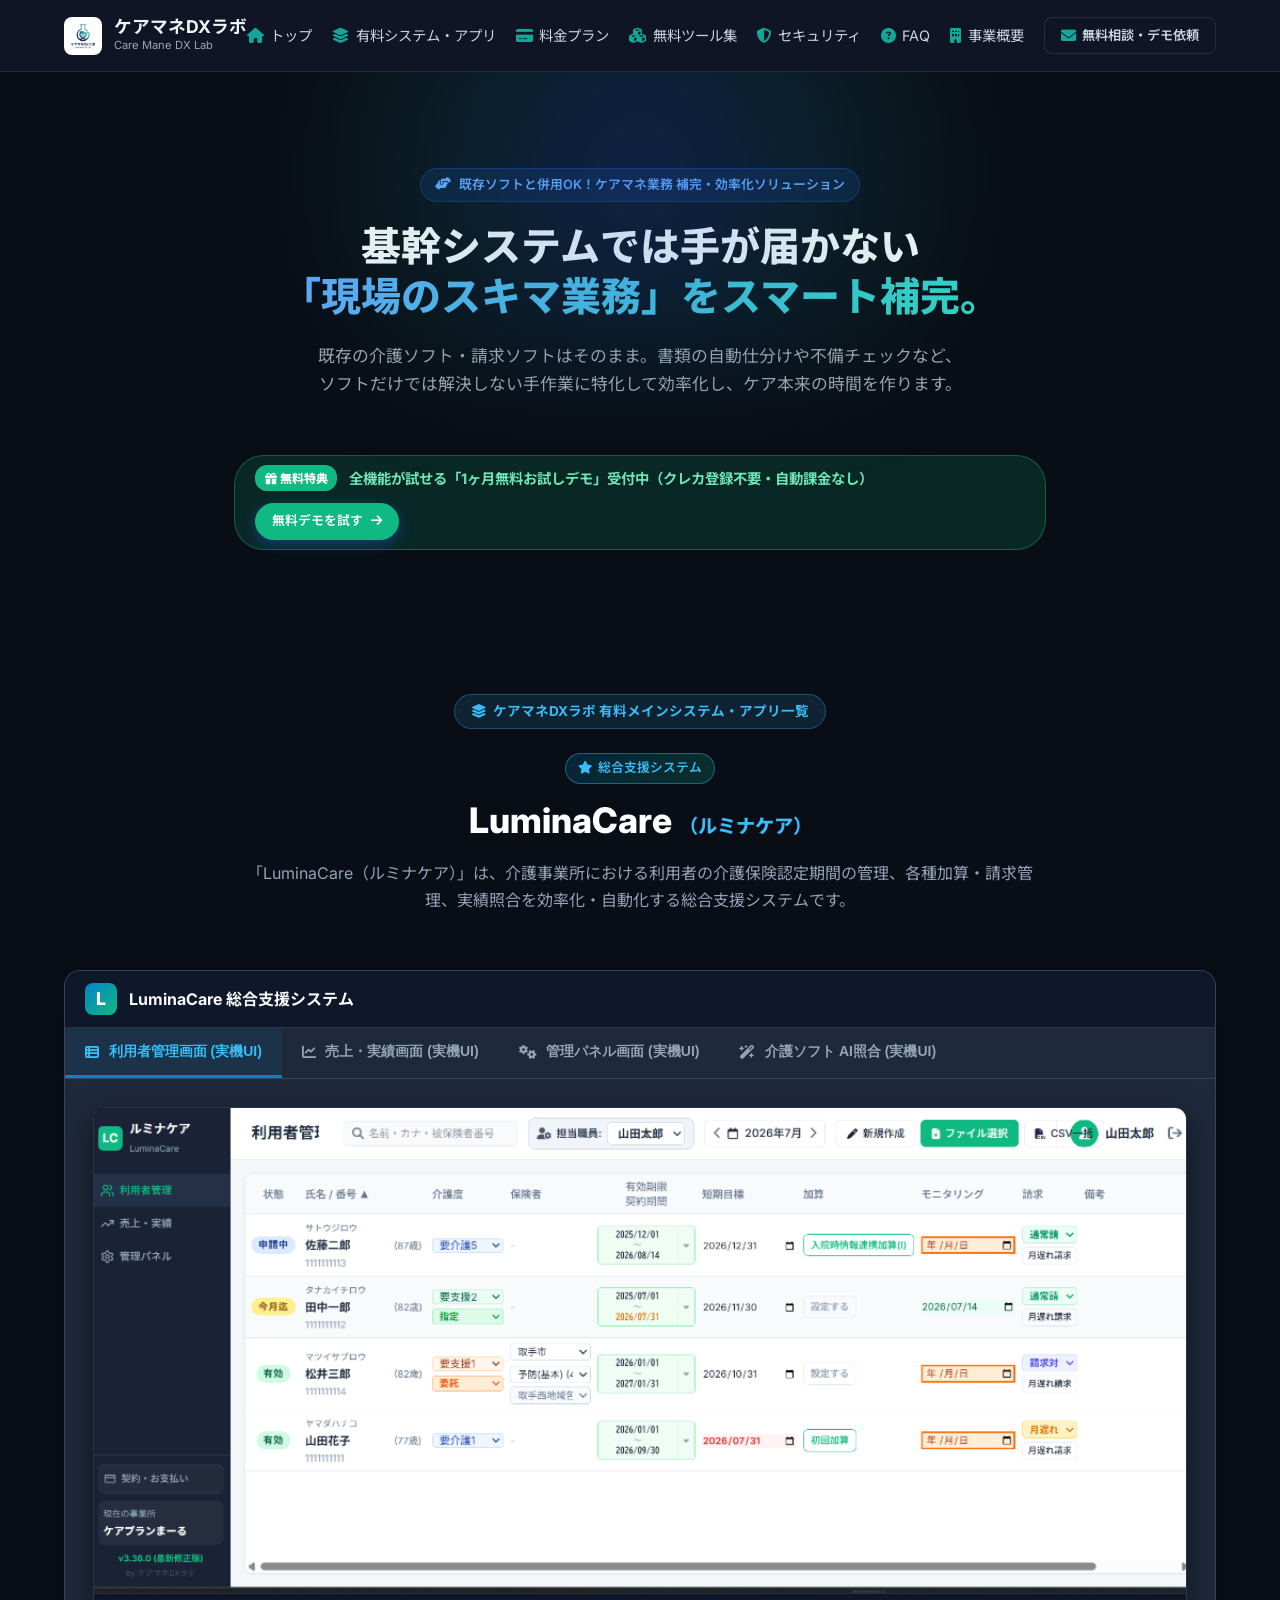
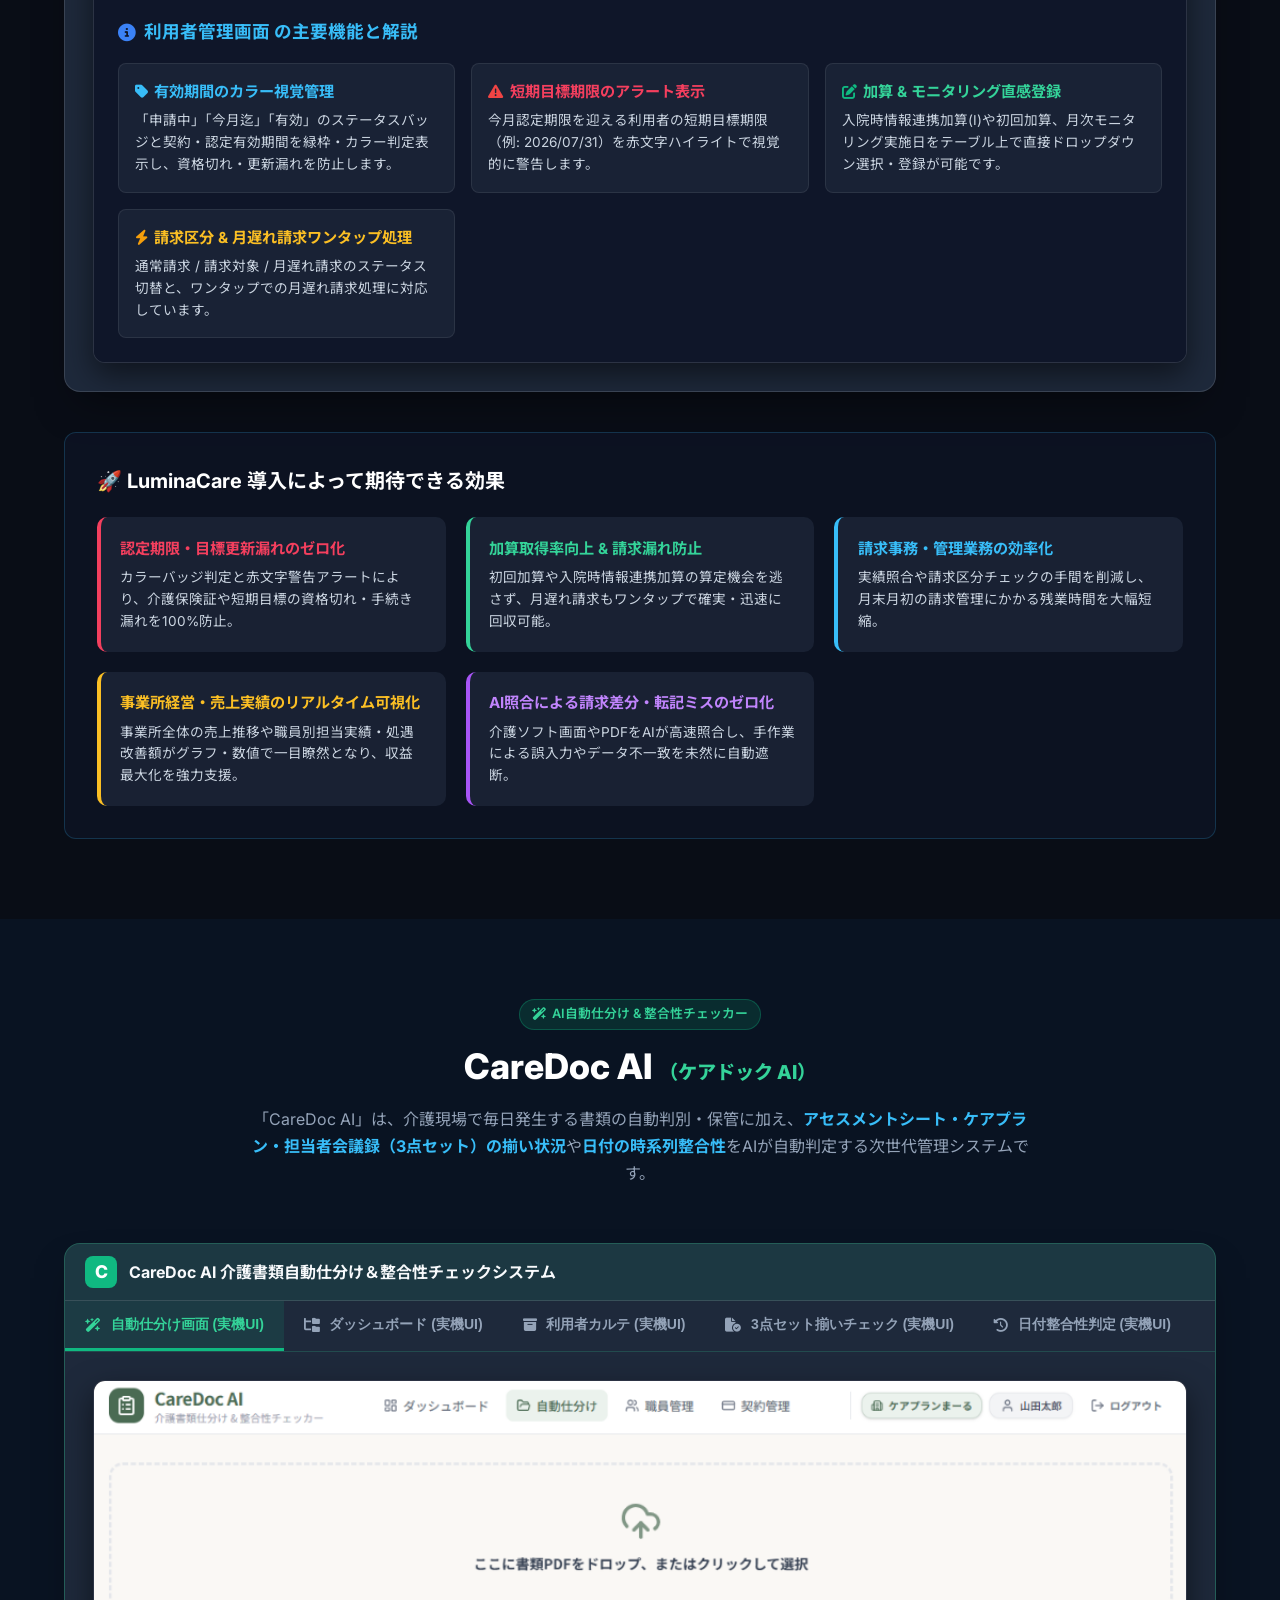
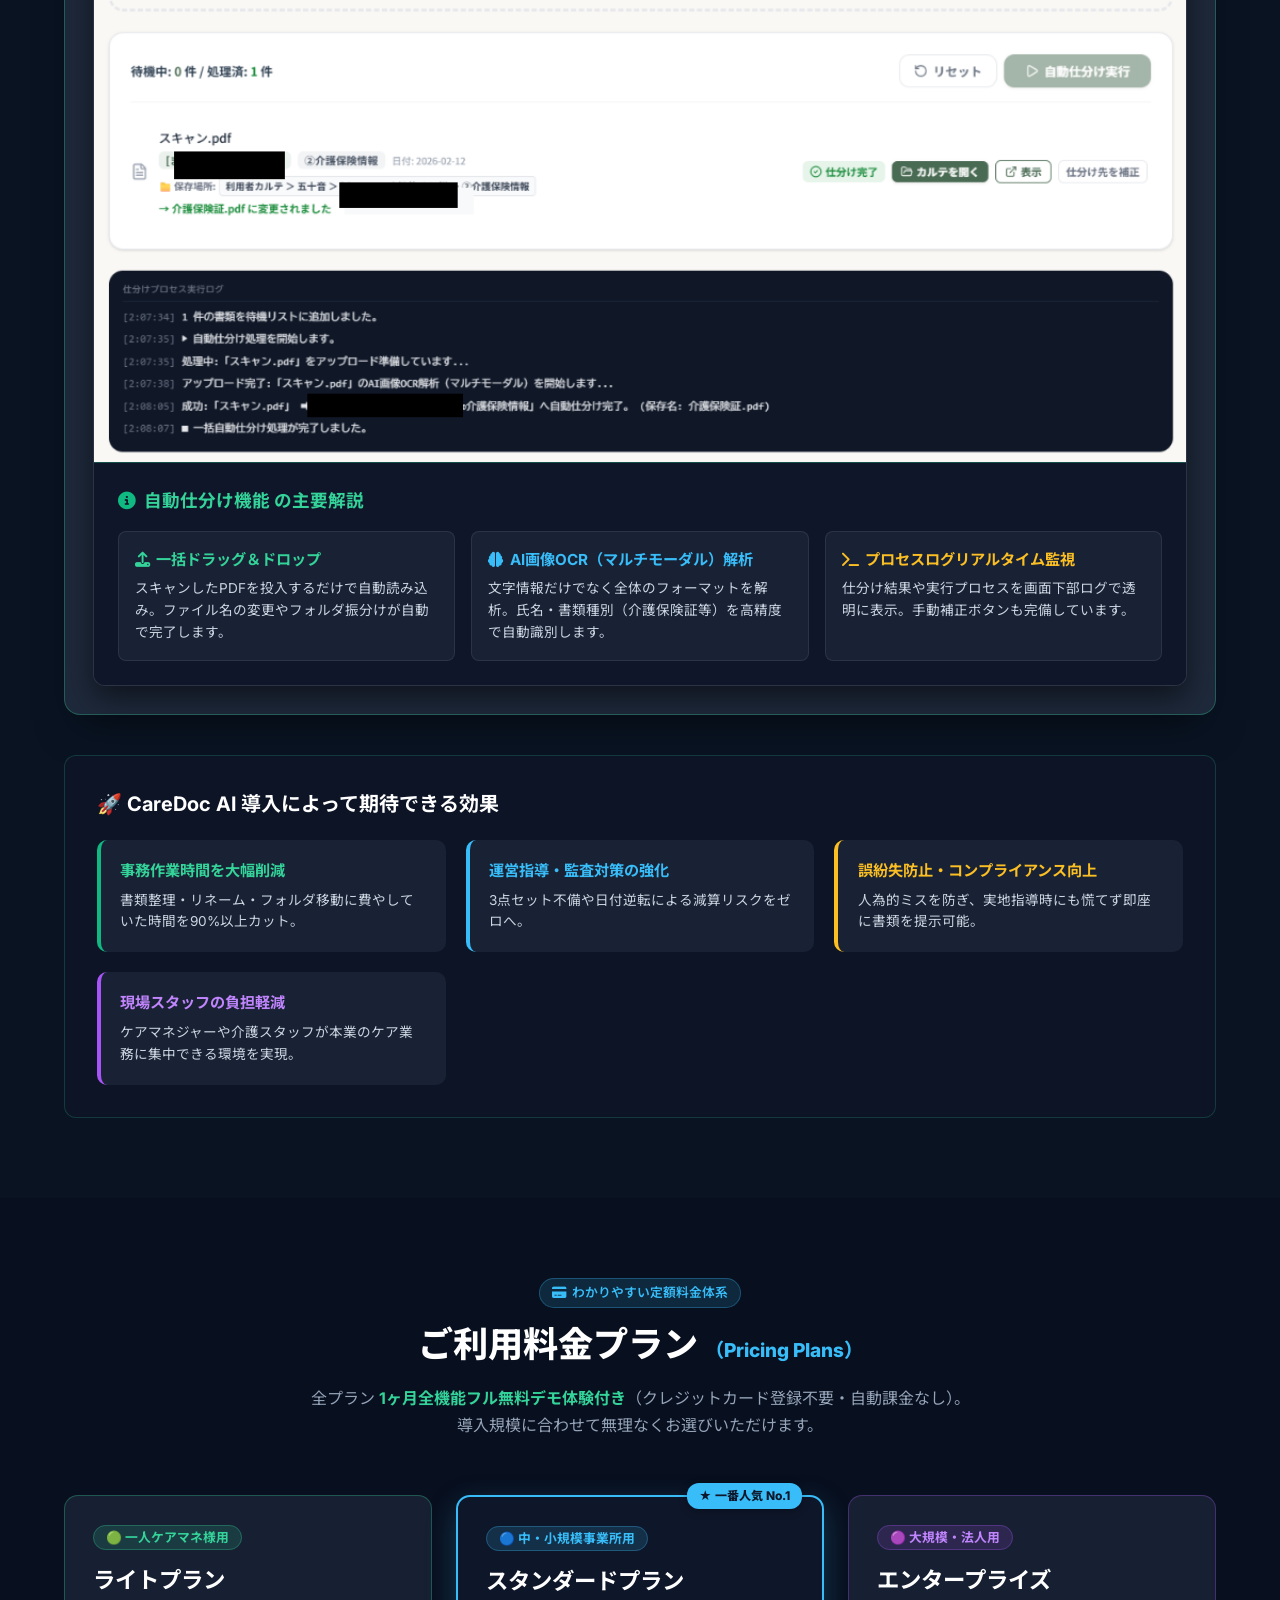
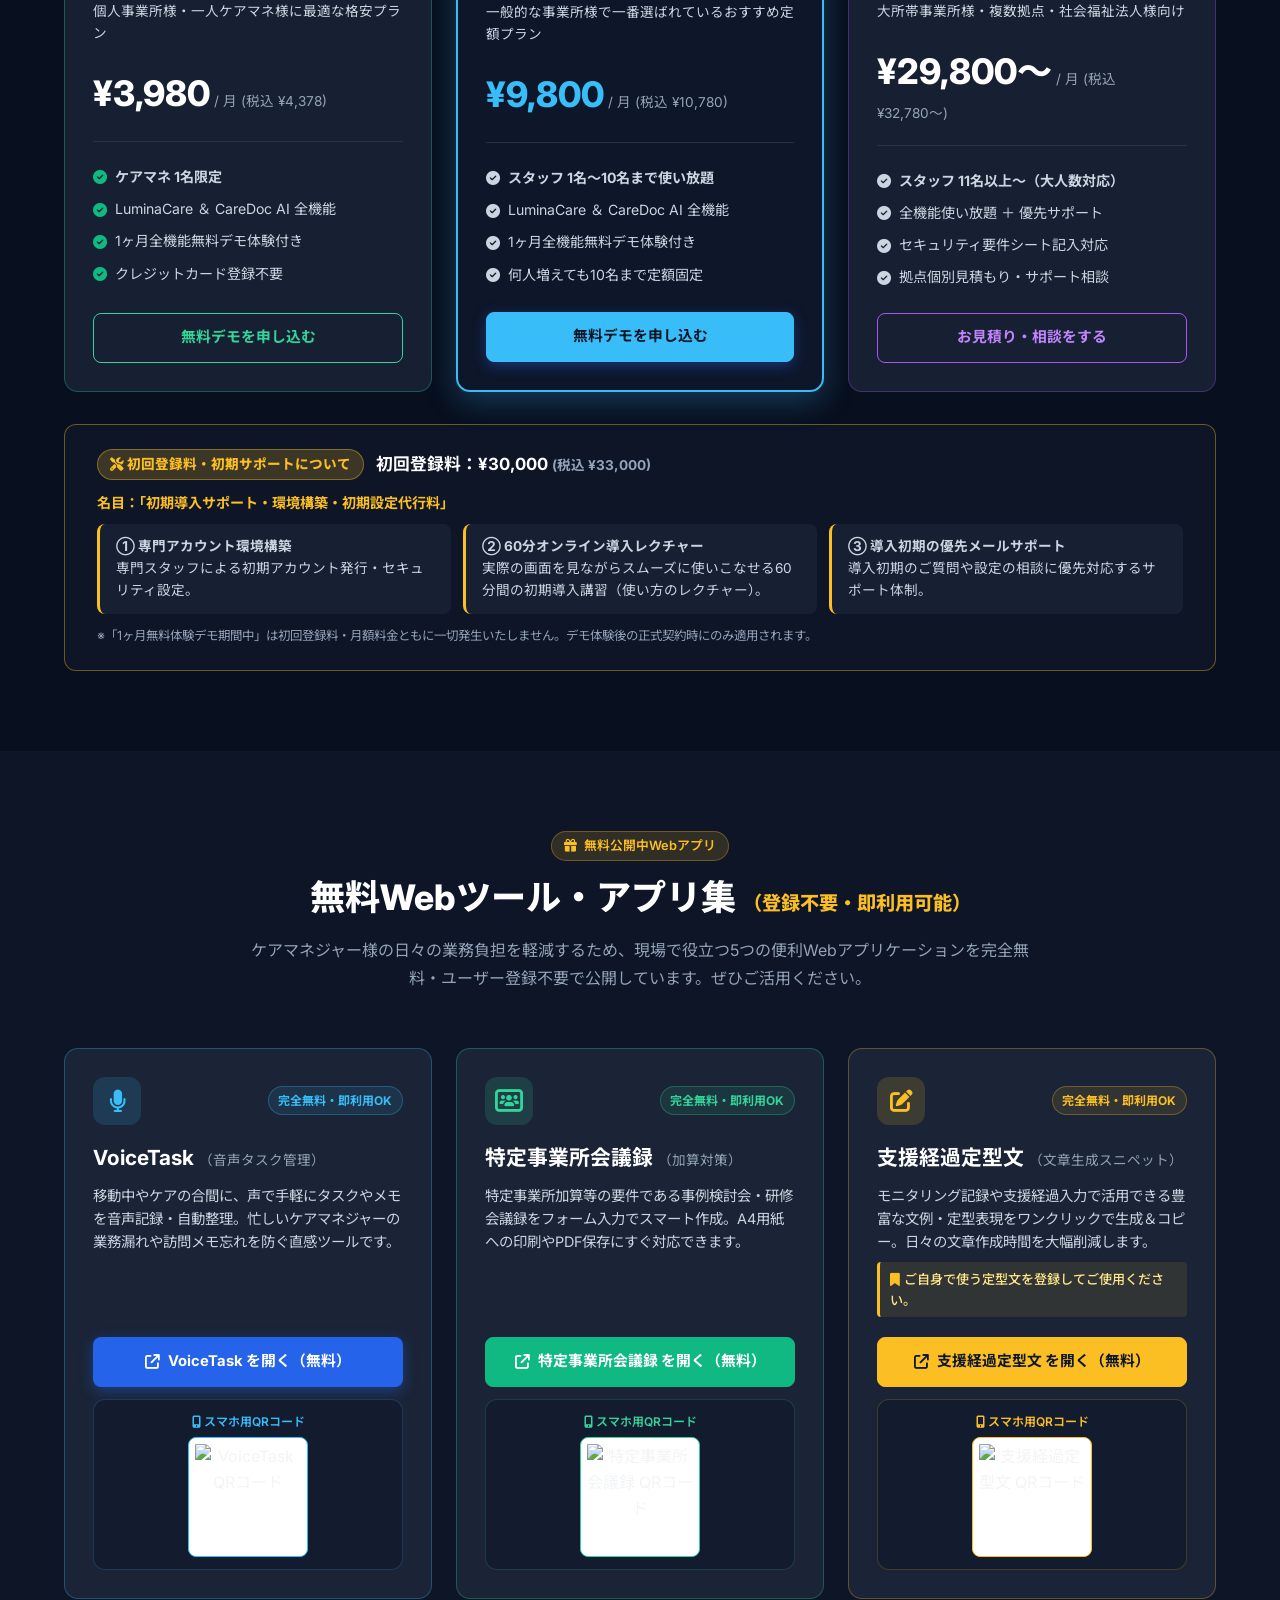
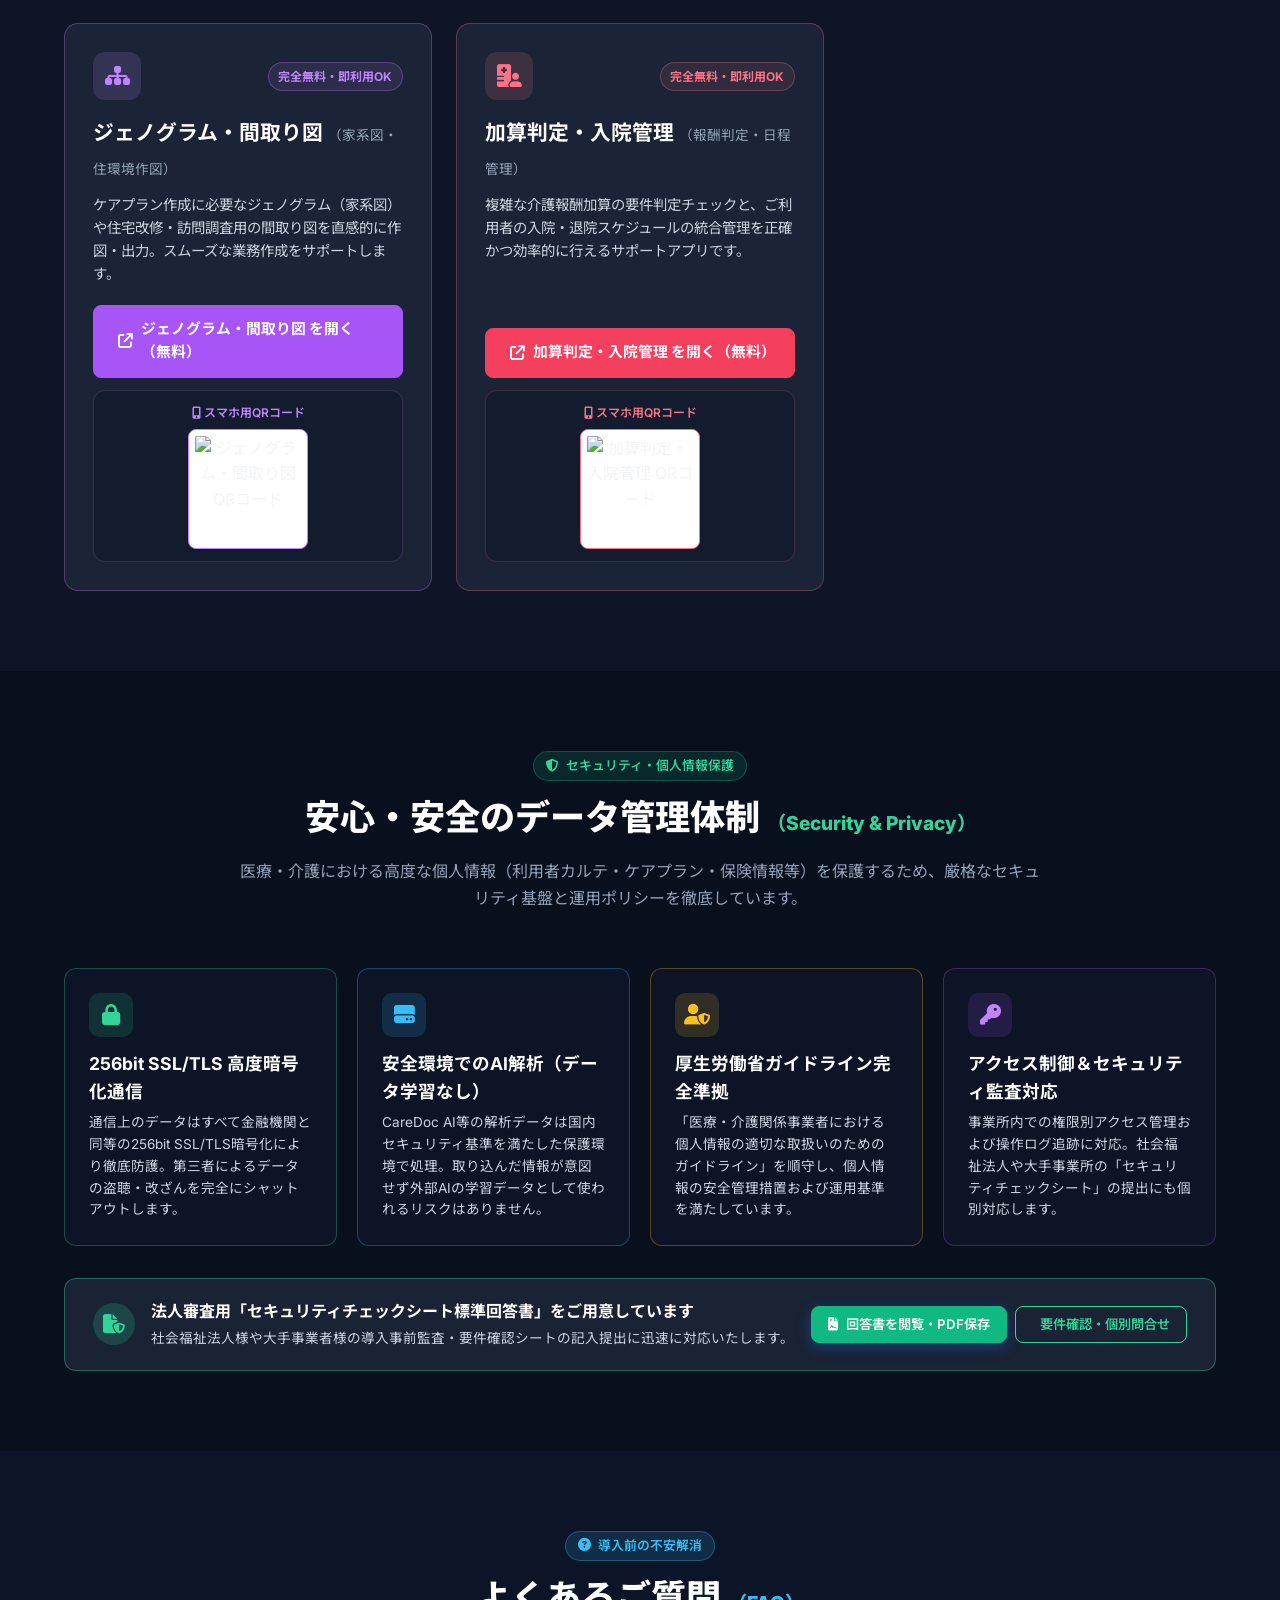
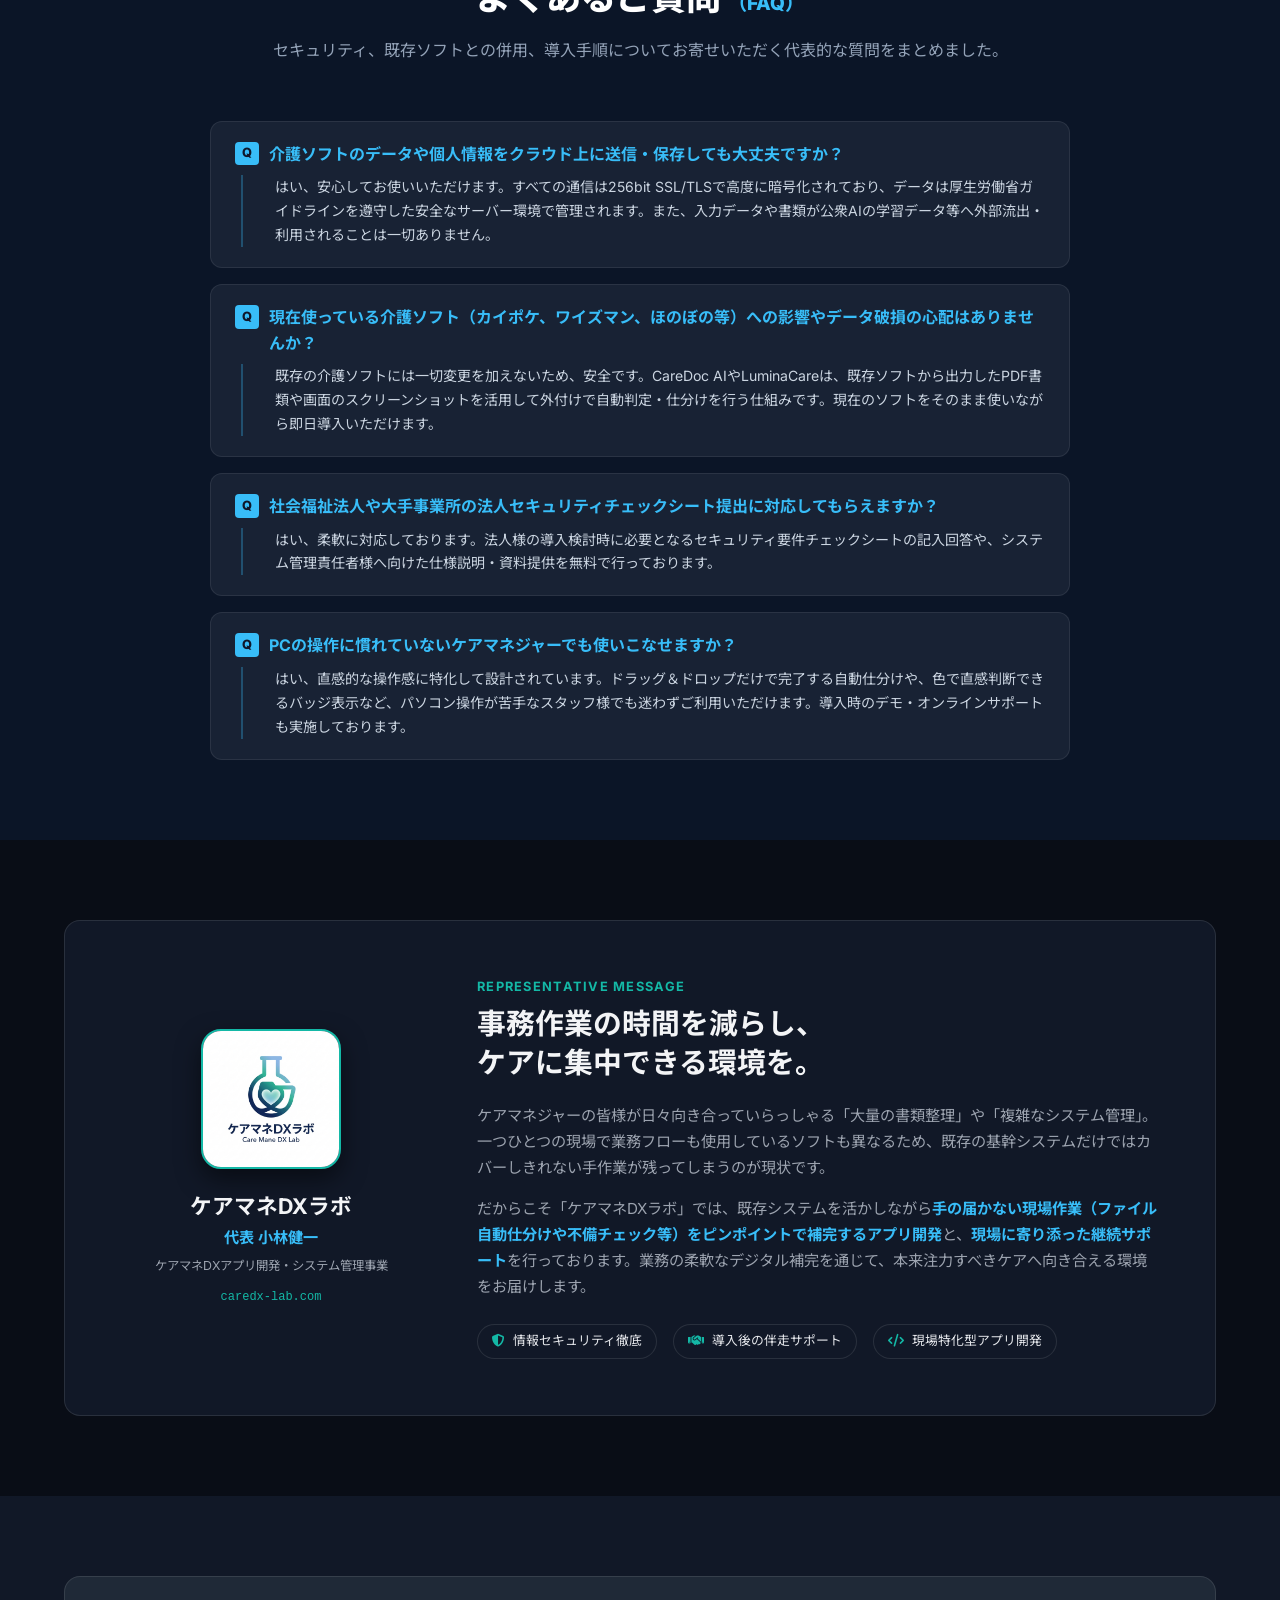
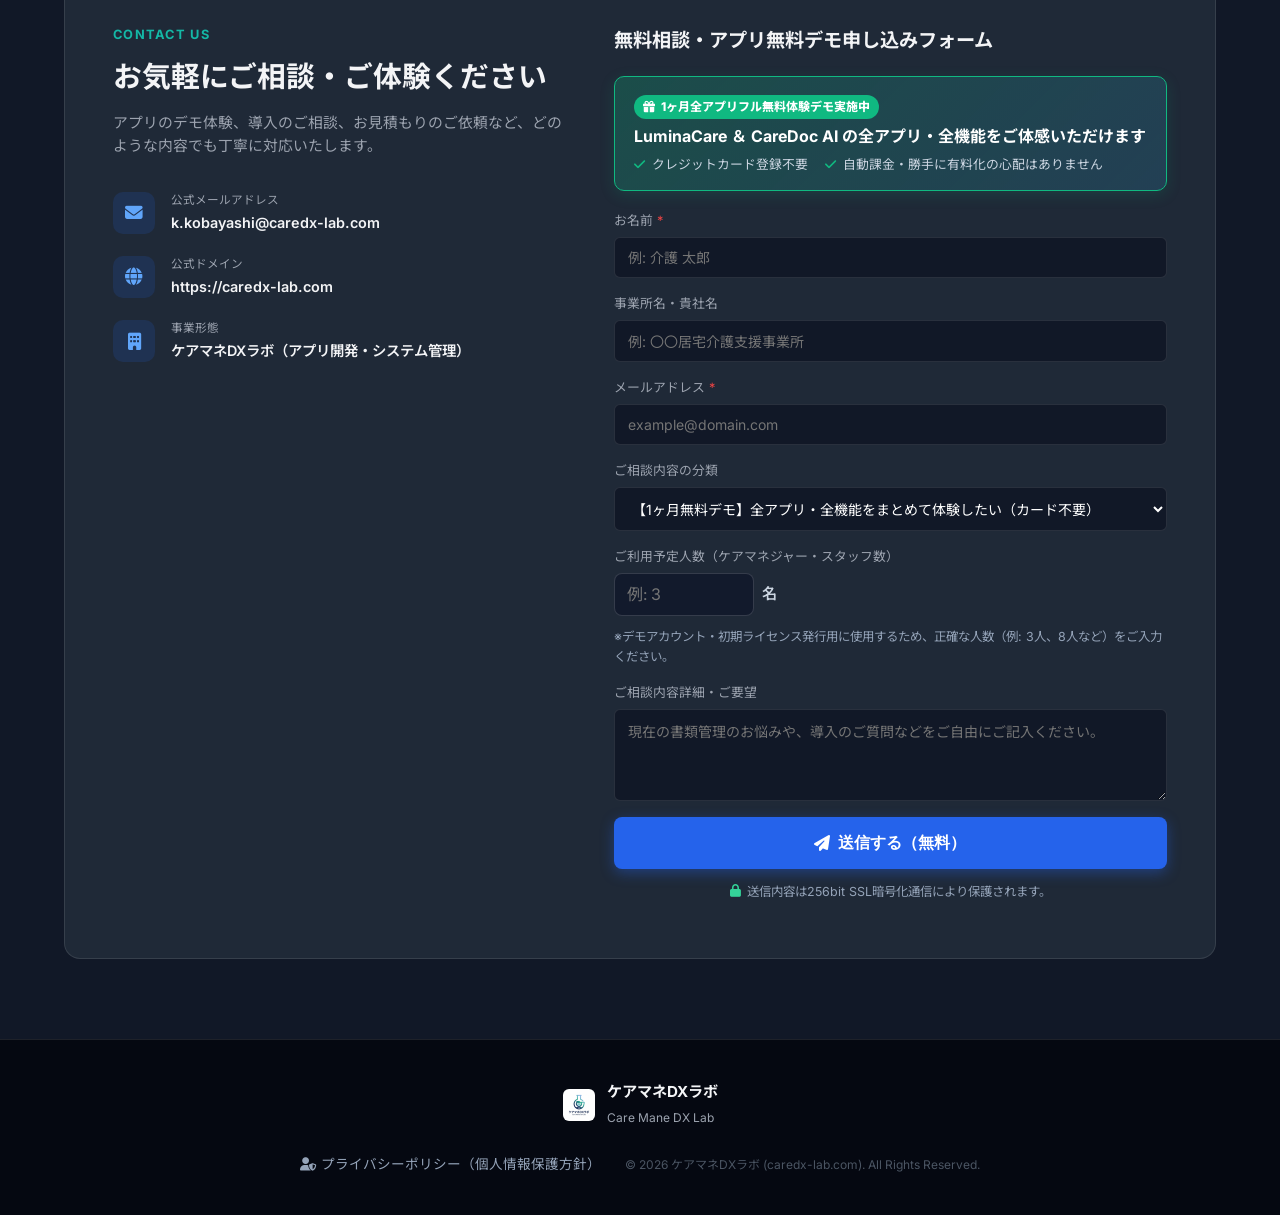
==== commit 08cd6d4f: "Add Pricing Plans section with Initial Registration Fee details" ====
--- a/index.html
+++ b/index.html
@@ -51,6 +51,7 @@
       <nav class="nav-links">
         <a href="#"><i class="fa-solid fa-house"></i> トップ</a>
         <a href="#paid-apps"><i class="fa-solid fa-layer-group"></i> 有料システム・アプリ</a>
+        <a href="#pricing"><i class="fa-solid fa-credit-card"></i> 料金プラン</a>
         <a href="#free-tools"><i class="fa-solid fa-cubes"></i> 無料ツール集</a>
         <a href="#security"><i class="fa-solid fa-shield-halved"></i> セキュリティ</a>
         <a href="#faq"><i class="fa-solid fa-circle-question"></i> FAQ</a>
@@ -488,6 +489,118 @@
     </div>
   </section>
 
+  <!-- Pricing Plans Section -->
+  <section id="pricing" class="section-padding bg-dark border-top-panel" style="background: #080f1e;">
+    <div class="container">
+      <div class="section-header text-center">
+        <span class="badge-lumina" style="background: rgba(56, 189, 248, 0.15); color: #38bdf8; border: 1px solid rgba(56, 189, 248, 0.3);"><i class="fa-solid fa-credit-card"></i> わかりやすい定額料金体系</span>
+        <h2 style="font-size: 2.2rem; margin-top: 0.5rem; color: #ffffff;">ご利用料金プラン <small style="font-size: 1.2rem; color: #38bdf8;">（Pricing Plans）</small></h2>
+        <p style="max-width: 800px; margin: 0.5rem auto 0; color: #94a3b8; font-size: 1rem; line-height: 1.7;">
+          全プラン <strong style="color: #34d399;">1ヶ月全機能フル無料デモ体験付き</strong>（クレジットカード登録不要・自動課金なし）。<br>導入規模に合わせて無理なくお選びいただけます。
+        </p>
+      </div>
+
+      <!-- Pricing Cards Grid -->
+      <div style="display: grid; grid-template-columns: repeat(auto-fit, minmax(280px, 1fr)); gap: 1.5rem; margin-top: 2rem;">
+        
+        <!-- Plan 1: Light -->
+        <div style="background: rgba(30, 41, 59, 0.7); border: 1px solid rgba(52, 211, 153, 0.3); border-radius: 14px; padding: 1.75rem; display: flex; flex-direction: column; justify-content: space-between; position: relative;">
+          <div>
+            <span style="background: rgba(52, 211, 153, 0.15); color: #34d399; border: 1px solid rgba(52, 211, 153, 0.3); padding: 0.25rem 0.75rem; border-radius: 20px; font-size: 0.8rem; font-weight: 700;">🟢 一人ケアマネ様用</span>
+            <h3 style="color: #ffffff; font-size: 1.4rem; font-weight: 700; margin: 0.75rem 0 0.25rem 0;">ライトプラン</h3>
+            <p style="font-size: 0.85rem; color: #cbd5e1; margin-bottom: 1.25rem;">個人事業所様・一人ケアマネ様に最適な格安プラン</p>
+            <div style="margin-bottom: 1.5rem; padding-bottom: 1.25rem; border-bottom: 1px solid rgba(255, 255, 255, 0.08);">
+              <span style="font-size: 2.2rem; font-weight: 800; color: #ffffff;">¥3,980</span>
+              <span style="font-size: 0.85rem; color: #94a3b8;"> / 月 (税込 ¥4,378)</span>
+            </div>
+            <ul style="list-style: none; padding: 0; margin: 0 0 1.5rem 0; font-size: 0.88rem; color: #cbd5e1; display: flex; flex-direction: column; gap: 0.6rem;">
+              <li style="display: flex; align-items: center; gap: 0.5rem;"><i class="fa-solid fa-circle-check text-success"></i> <strong>ケアマネ 1名限定</strong></li>
+              <li style="display: flex; align-items: center; gap: 0.5rem;"><i class="fa-solid fa-circle-check text-success"></i> LuminaCare ＆ CareDoc AI 全機能</li>
+              <li style="display: flex; align-items: center; gap: 0.5rem;"><i class="fa-solid fa-circle-check text-success"></i> 1ヶ月全機能無料デモ体験付き</li>
+              <li style="display: flex; align-items: center; gap: 0.5rem;"><i class="fa-solid fa-circle-check text-success"></i> クレジットカード登録不要</li>
+            </ul>
+          </div>
+          <a href="#contact" class="btn btn-outline btn-block" style="border-color: #34d399; color: #34d399; text-decoration: none; justify-content: center; font-weight: 700;">無料デモを申し込む</a>
+        </div>
+
+        <!-- Plan 2: Standard (Popular No.1) -->
+        <div style="background: rgba(15, 23, 42, 0.95); border: 2px solid #38bdf8; border-radius: 14px; padding: 1.75rem; display: flex; flex-direction: column; justify-content: space-between; position: relative; box-shadow: 0 10px 30px rgba(56, 189, 248, 0.25);">
+          <div style="position: absolute; top: -14px; right: 20px; background: #38bdf8; color: #0f172a; font-weight: 800; font-size: 0.75rem; padding: 0.2rem 0.75rem; border-radius: 12px; box-shadow: 0 2px 8px rgba(0,0,0,0.3);">
+            ★ 一番人気 No.1
+          </div>
+          <div>
+            <span style="background: rgba(56, 189, 248, 0.15); color: #38bdf8; border: 1px solid rgba(56, 189, 248, 0.3); padding: 0.25rem 0.75rem; border-radius: 20px; font-size: 0.8rem; font-weight: 700;">🔵 中・小規模事業所用</span>
+            <h3 style="color: #ffffff; font-size: 1.4rem; font-weight: 700; margin: 0.75rem 0 0.25rem 0;">スタンダードプラン</h3>
+            <p style="font-size: 0.85rem; color: #cbd5e1; margin-bottom: 1.25rem;">一般的な事業所様で一番選ばれているおすすめ定額プラン</p>
+            <div style="margin-bottom: 1.5rem; padding-bottom: 1.25rem; border-bottom: 1px solid rgba(255, 255, 255, 0.1);">
+              <span style="font-size: 2.2rem; font-weight: 800; color: #38bdf8;">¥9,800</span>
+              <span style="font-size: 0.85rem; color: #94a3b8;"> / 月 (税込 ¥10,780)</span>
+            </div>
+            <ul style="list-style: none; padding: 0; margin: 0 0 1.5rem 0; font-size: 0.88rem; color: #cbd5e1; display: flex; flex-direction: column; gap: 0.6rem;">
+              <li style="display: flex; align-items: center; gap: 0.5rem;"><i class="fa-solid fa-circle-check text-info"></i> <strong>スタッフ 1名〜10名まで使い放題</strong></li>
+              <li style="display: flex; align-items: center; gap: 0.5rem;"><i class="fa-solid fa-circle-check text-info"></i> LuminaCare ＆ CareDoc AI 全機能</li>
+              <li style="display: flex; align-items: center; gap: 0.5rem;"><i class="fa-solid fa-circle-check text-info"></i> 1ヶ月全機能無料デモ体験付き</li>
+              <li style="display: flex; align-items: center; gap: 0.5rem;"><i class="fa-solid fa-circle-check text-info"></i> 何人増えても10名まで定額固定</li>
+            </ul>
+          </div>
+          <a href="#contact" class="btn btn-primary btn-block" style="background: #38bdf8; border-color: #38bdf8; text-decoration: none; justify-content: center; font-weight: 700; color: #0f172a;">無料デモを申し込む</a>
+        </div>
+
+        <!-- Plan 3: Enterprise -->
+        <div style="background: rgba(30, 41, 59, 0.7); border: 1px solid rgba(168, 85, 247, 0.3); border-radius: 14px; padding: 1.75rem; display: flex; flex-direction: column; justify-content: space-between; position: relative;">
+          <div>
+            <span style="background: rgba(168, 85, 247, 0.15); color: #c084fc; border: 1px solid rgba(168, 85, 247, 0.3); padding: 0.25rem 0.75rem; border-radius: 20px; font-size: 0.8rem; font-weight: 700;">🟣 大規模・法人用</span>
+            <h3 style="color: #ffffff; font-size: 1.4rem; font-weight: 700; margin: 0.75rem 0 0.25rem 0;">エンタープライズ</h3>
+            <p style="font-size: 0.85rem; color: #cbd5e1; margin-bottom: 1.25rem;">大所帯事業所様・複数拠点・社会福祉法人様向け</p>
+            <div style="margin-bottom: 1.5rem; padding-bottom: 1.25rem; border-bottom: 1px solid rgba(255, 255, 255, 0.08);">
+              <span style="font-size: 2.2rem; font-weight: 800; color: #ffffff;">¥29,800〜</span>
+              <span style="font-size: 0.85rem; color: #94a3b8;"> / 月 (税込 ¥32,780〜)</span>
+            </div>
+            <ul style="list-style: none; padding: 0; margin: 0 0 1.5rem 0; font-size: 0.88rem; color: #cbd5e1; display: flex; flex-direction: column; gap: 0.6rem;">
+              <li style="display: flex; align-items: center; gap: 0.5rem;"><i class="fa-solid fa-circle-check text-purple"></i> <strong>スタッフ 11名以上〜（大人数対応）</strong></li>
+              <li style="display: flex; align-items: center; gap: 0.5rem;"><i class="fa-solid fa-circle-check text-purple"></i> 全機能使い放題 ＋ 優先サポート</li>
+              <li style="display: flex; align-items: center; gap: 0.5rem;"><i class="fa-solid fa-circle-check text-purple"></i> セキュリティ要件シート記入対応</li>
+              <li style="display: flex; align-items: center; gap: 0.5rem;"><i class="fa-solid fa-circle-check text-purple"></i> 拠点個別見積もり・サポート相談</li>
+            </ul>
+          </div>
+          <a href="#contact" class="btn btn-outline btn-block" style="border-color: #a855f7; color: #c084fc; text-decoration: none; justify-content: center; font-weight: 700;">お見積り・相談をする</a>
+        </div>
+
+      </div>
+
+      <!-- Registration Fee & Setup Service Banner Box -->
+      <div style="margin-top: 2rem; background: rgba(15, 23, 42, 0.85); border: 1px solid rgba(251, 191, 36, 0.4); border-radius: 12px; padding: 1.5rem 2rem;">
+        <div style="display: flex; align-items: center; gap: 0.75rem; margin-bottom: 0.75rem; flex-wrap: wrap;">
+          <span style="background: rgba(251, 191, 36, 0.2); color: #fbbf24; border: 1px solid rgba(251, 191, 36, 0.4); padding: 0.25rem 0.75rem; border-radius: 20px; font-weight: 800; font-size: 0.85rem;">
+            <i class="fa-solid fa-screwdriver-wrench"></i> 初回登録料・初期サポートについて
+          </span>
+          <span style="color: #ffffff; font-weight: 700; font-size: 1.05rem;">初回登録料：¥30,000 <small style="font-size: 0.85rem; color: #94a3b8;">(税込 ¥33,000)</small></span>
+        </div>
+        <p style="font-size: 0.88rem; color: #fbbf24; font-weight: 700; margin-bottom: 0.6rem;">
+          名目：「初期導入サポート・環境構築・初期設定代行料」
+        </p>
+        <div style="display: grid; grid-template-columns: repeat(auto-fit, minmax(250px, 1fr)); gap: 0.75rem; font-size: 0.85rem; color: #cbd5e1;">
+          <div style="background: rgba(30, 41, 59, 0.6); padding: 0.75rem 1rem; border-radius: 8px; border-left: 3px solid #fbbf24;">
+            <strong>① 専門アカウント環境構築</strong><br>
+            専門スタッフによる初期アカウント発行・セキュリティ設定。
+          </div>
+          <div style="background: rgba(30, 41, 59, 0.6); padding: 0.75rem 1rem; border-radius: 8px; border-left: 3px solid #fbbf24;">
+            <strong>② 60分オンライン導入レクチャー</strong><br>
+            実際の画面を見ながらスムーズに使いこなせる60分間の初期導入講習（使い方のレクチャー）。
+          </div>
+          <div style="background: rgba(30, 41, 59, 0.6); padding: 0.75rem 1rem; border-radius: 8px; border-left: 3px solid #fbbf24;">
+            <strong>③ 導入初期の優先メールサポート</strong><br>
+            導入初期のご質問や設定の相談に優先対応するサポート体制。
+          </div>
+        </div>
+        <p style="font-size: 0.78rem; color: #94a3b8; margin: 0.75rem 0 0 0;">
+          ※「1ヶ月無料体験デモ期間中」は初回登録料・月額料金ともに一切発生いたしません。デモ体験後の正式契約時にのみ適用されます。
+        </p>
+      </div>
+
+    </div>
+  </section>
+
   <!-- Free Tools & Apps Section -->
   <section id="free-tools" class="section-padding bg-dark border-top-panel" style="background: #0d1527;">
     <div class="container">
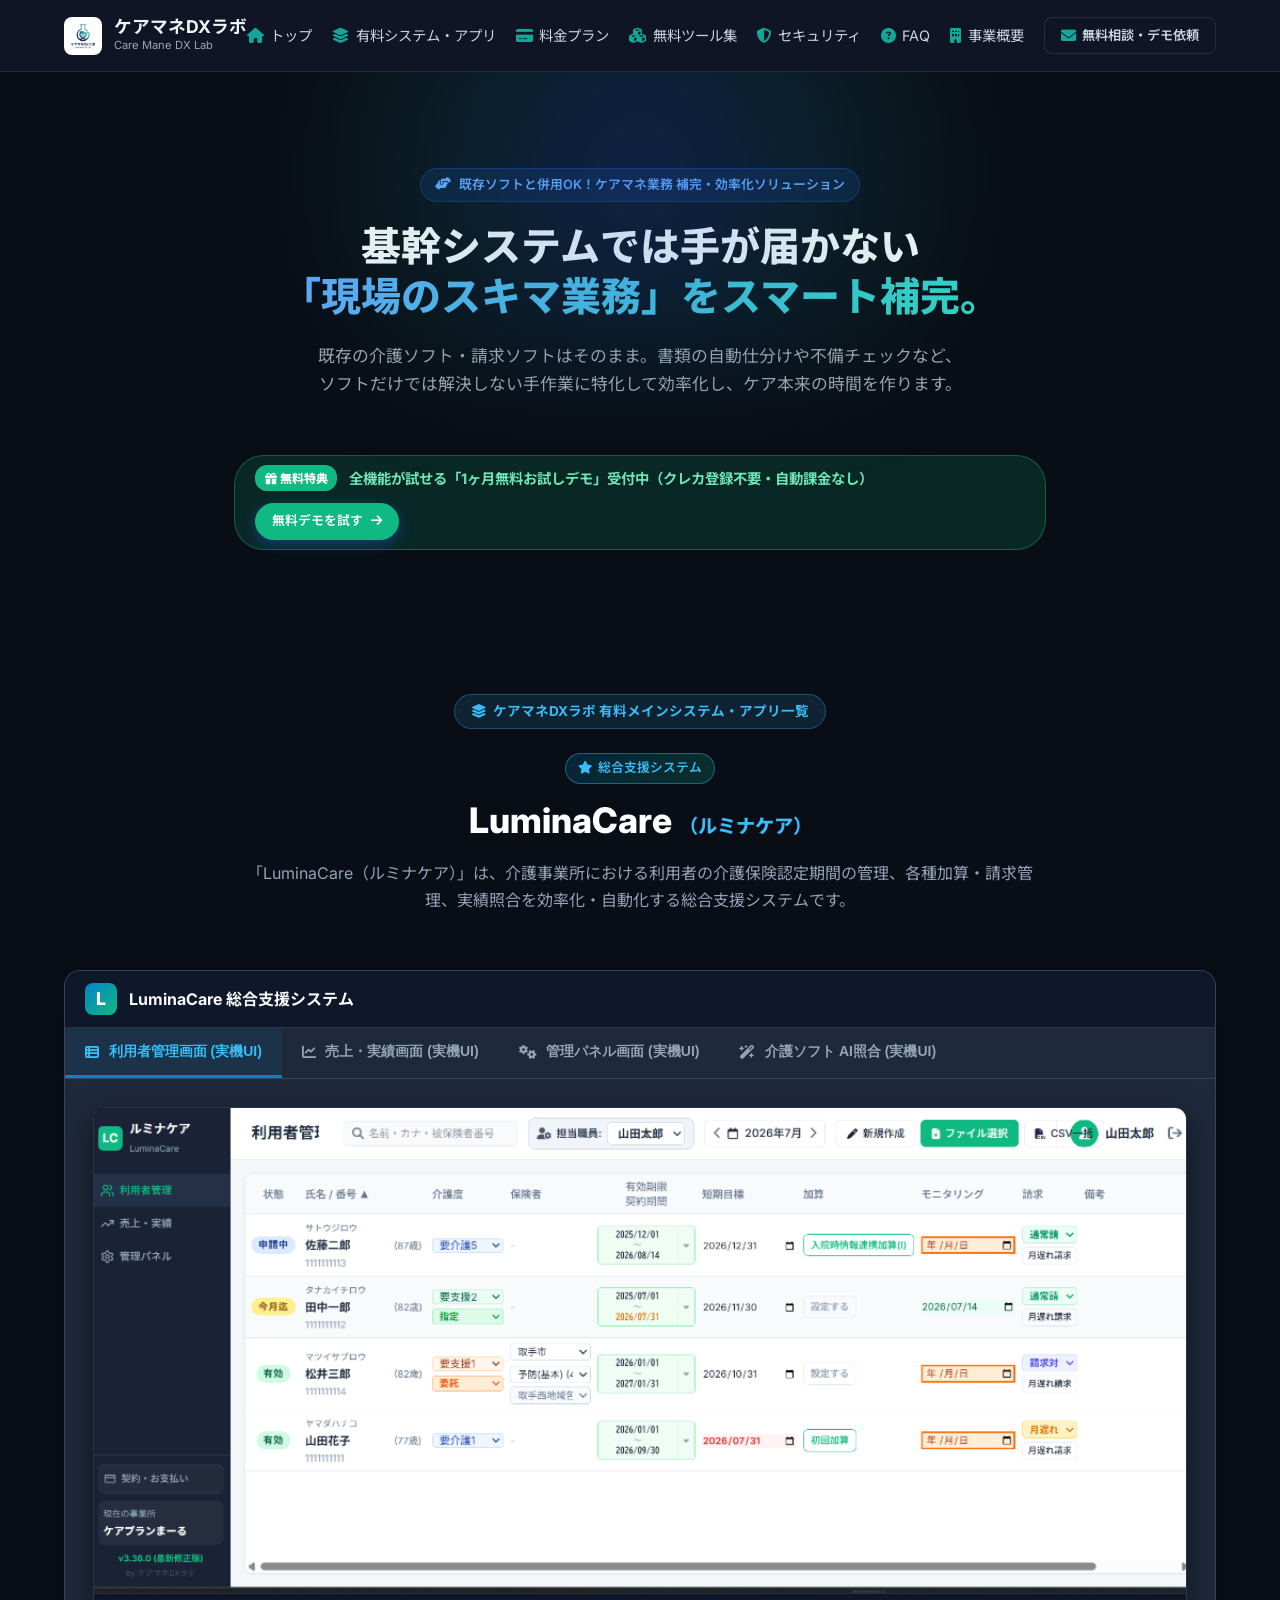
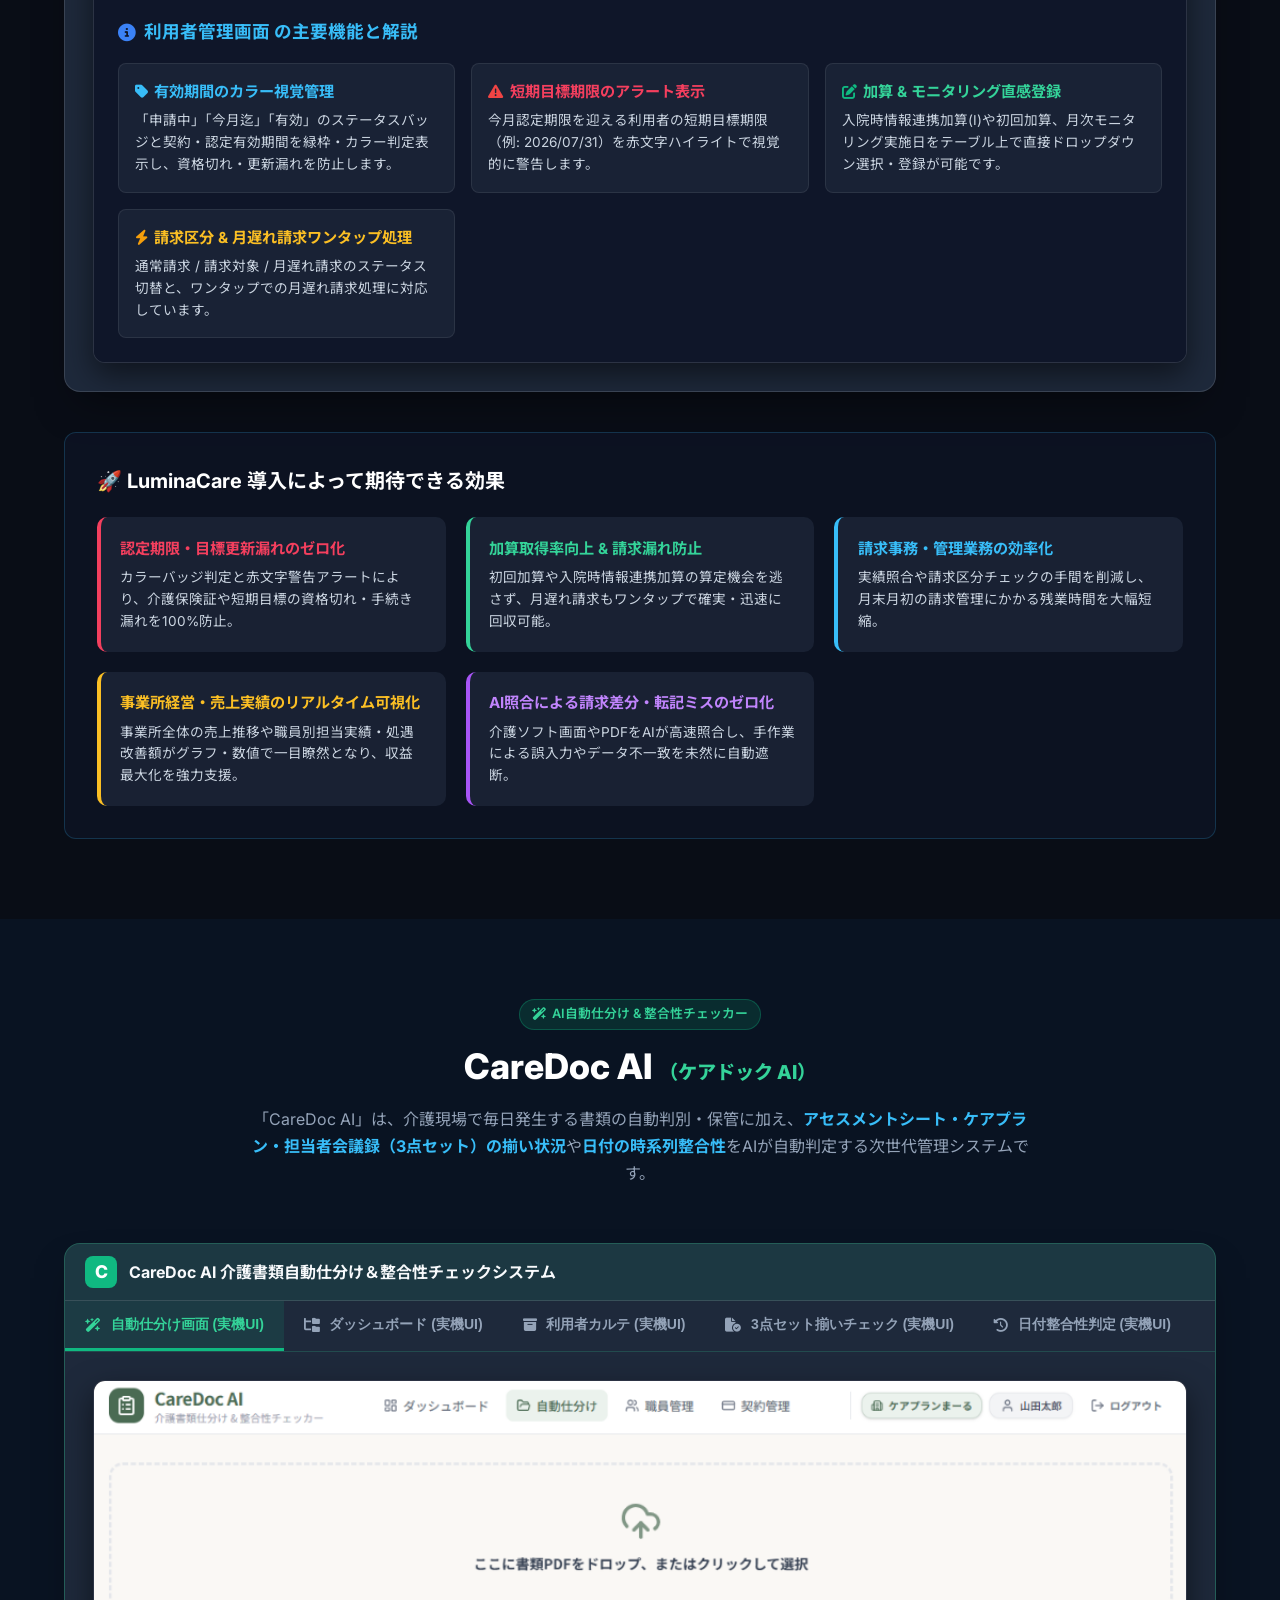
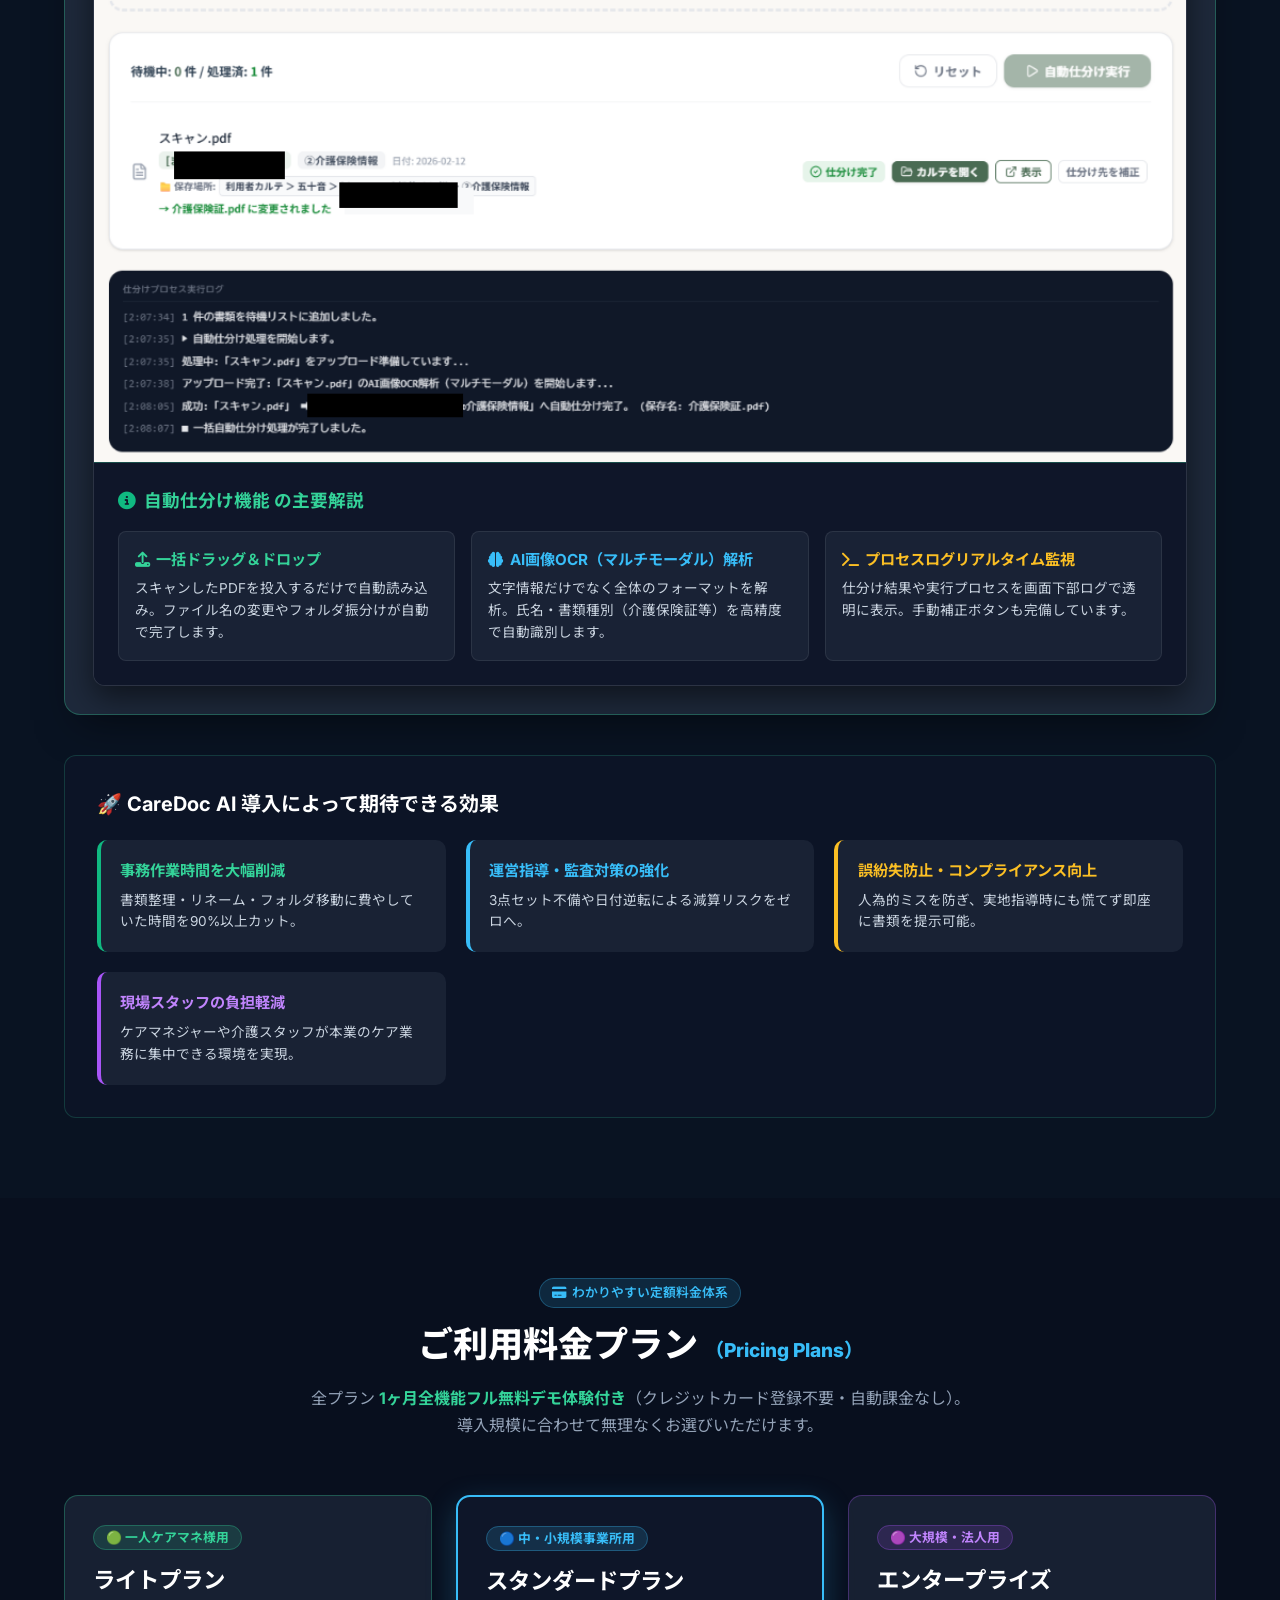
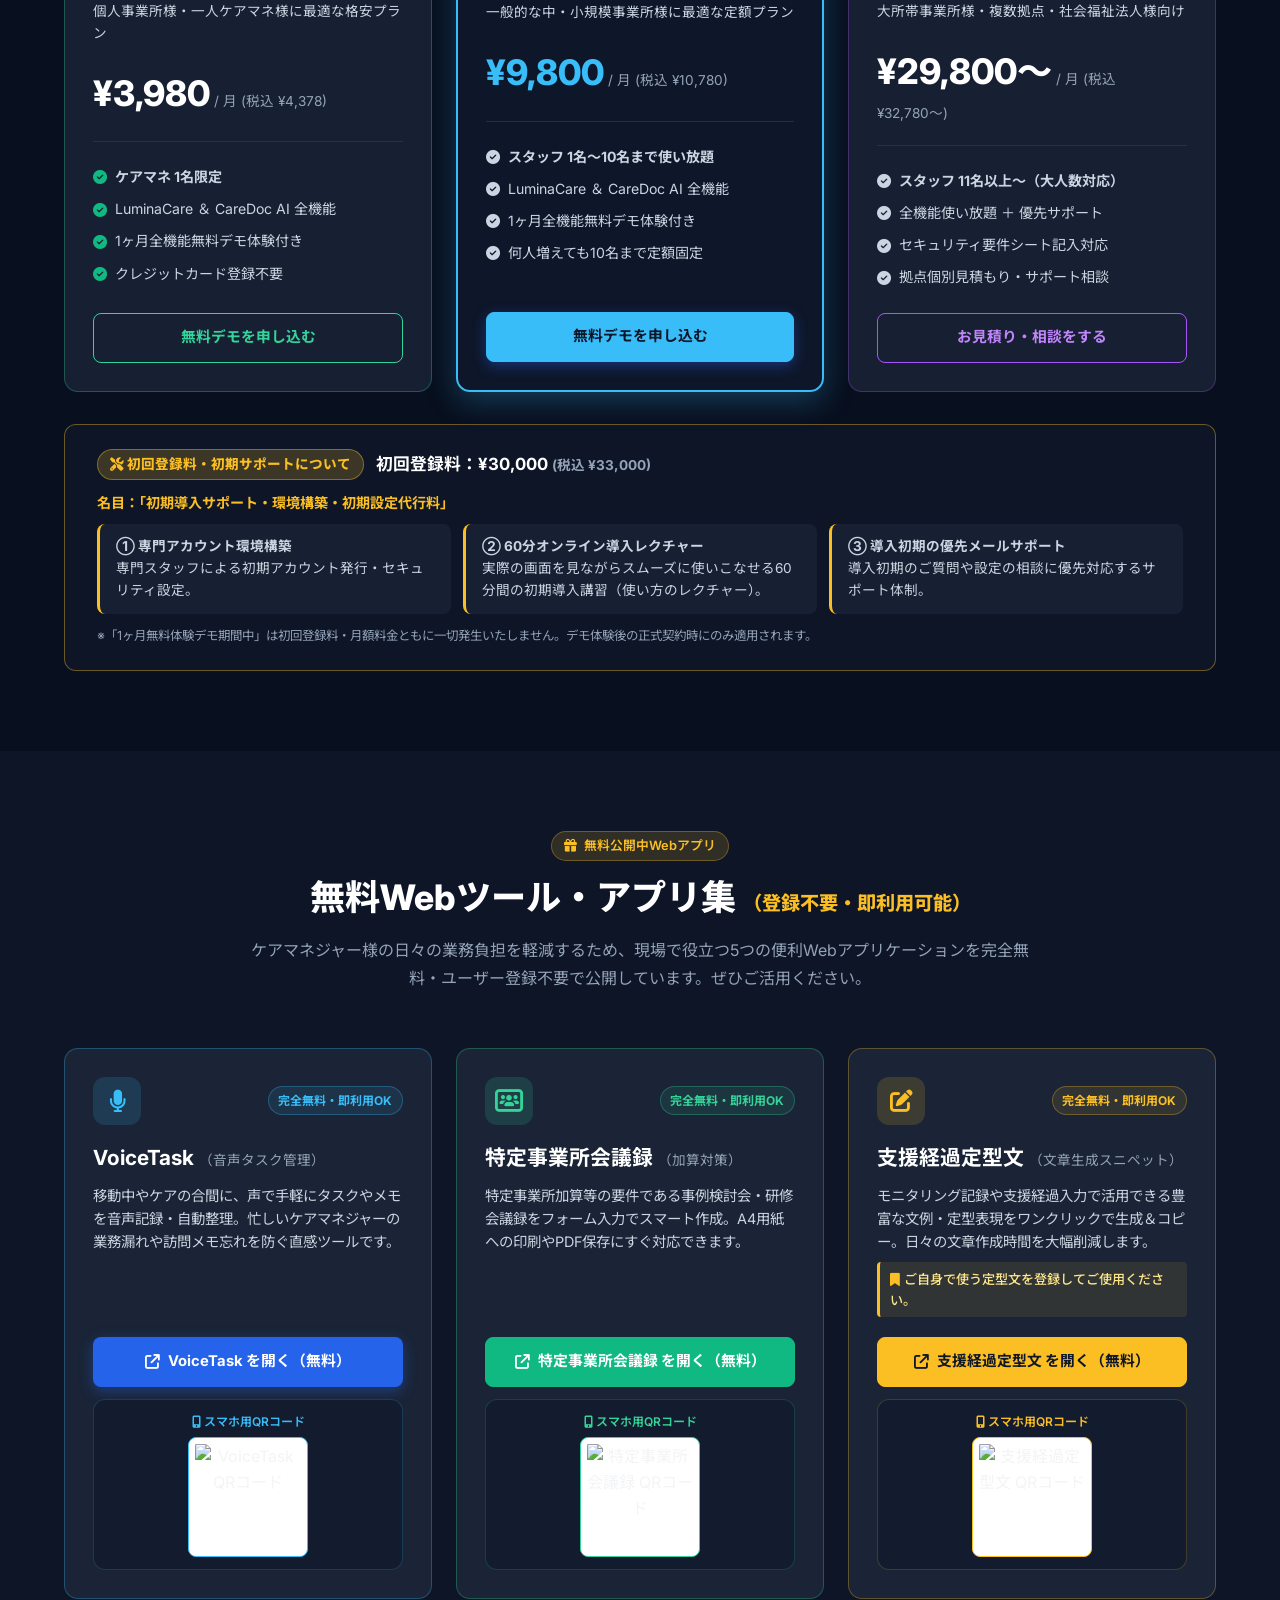
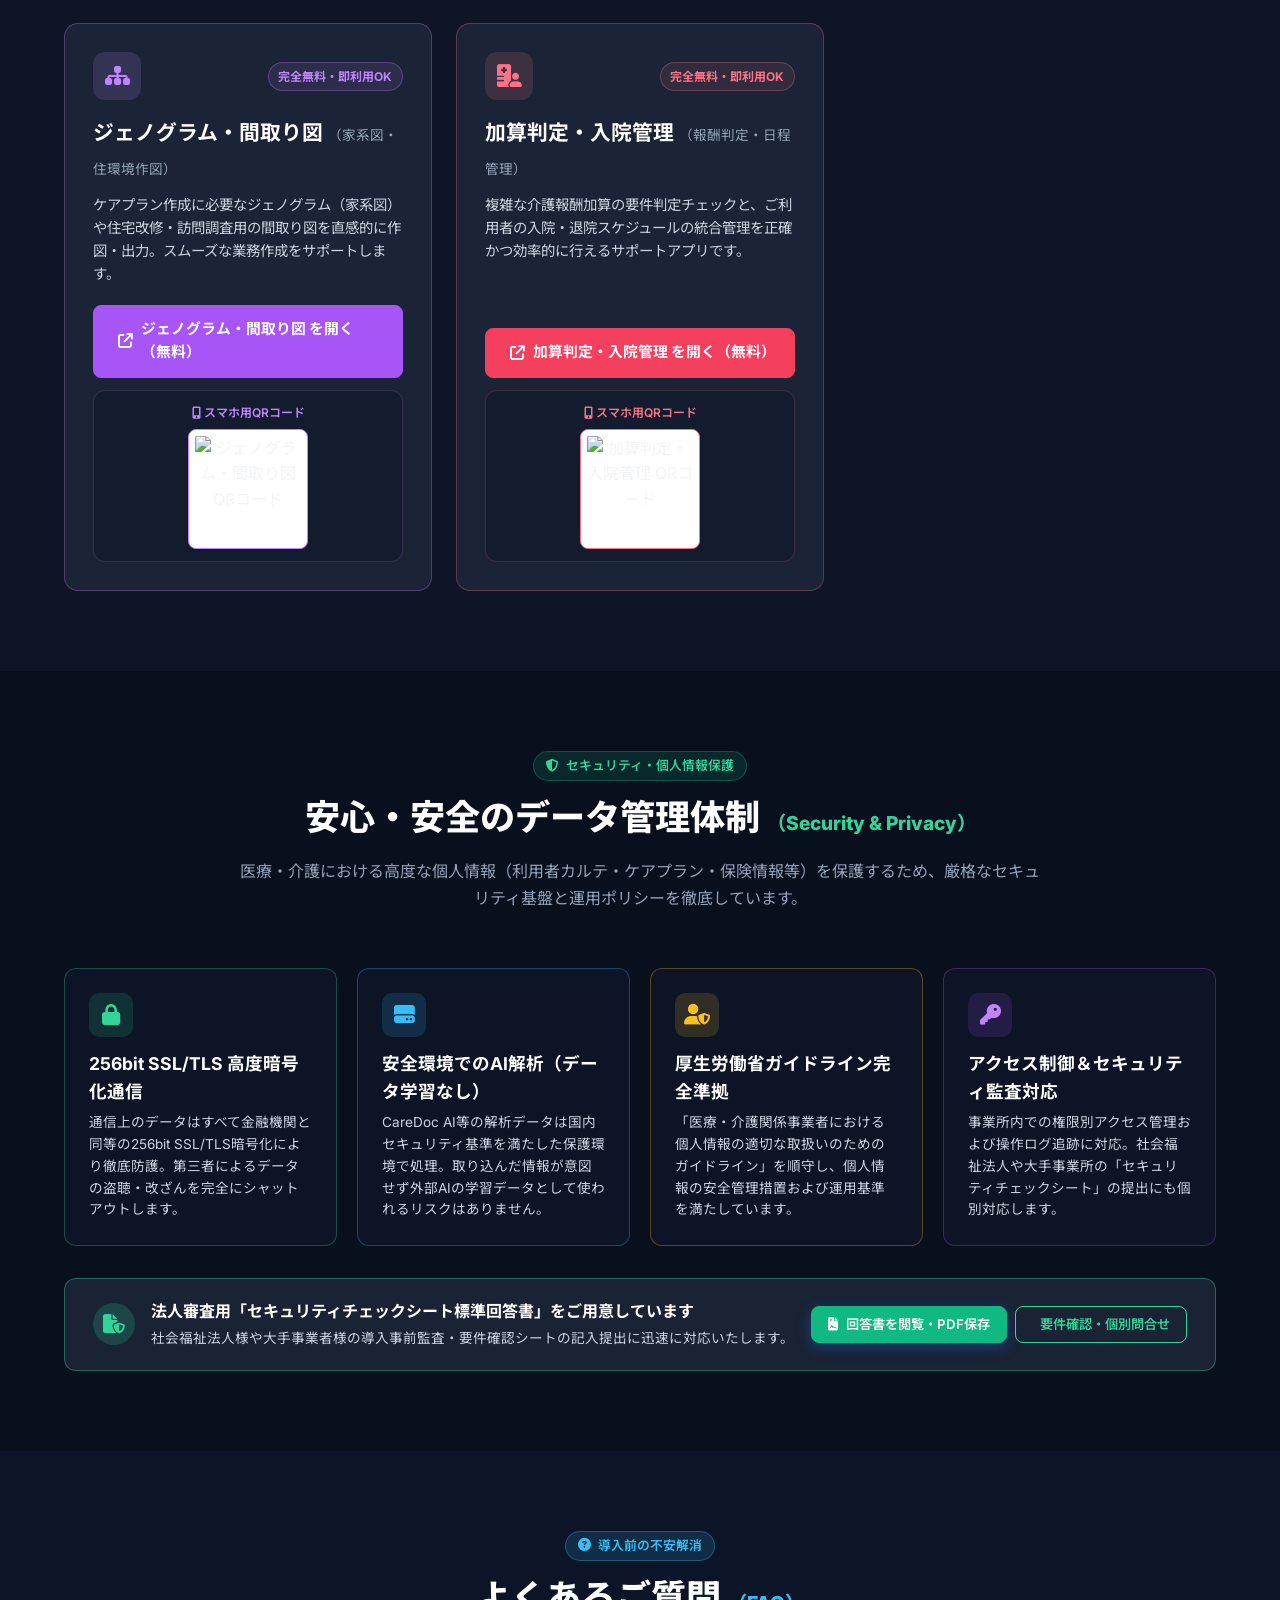
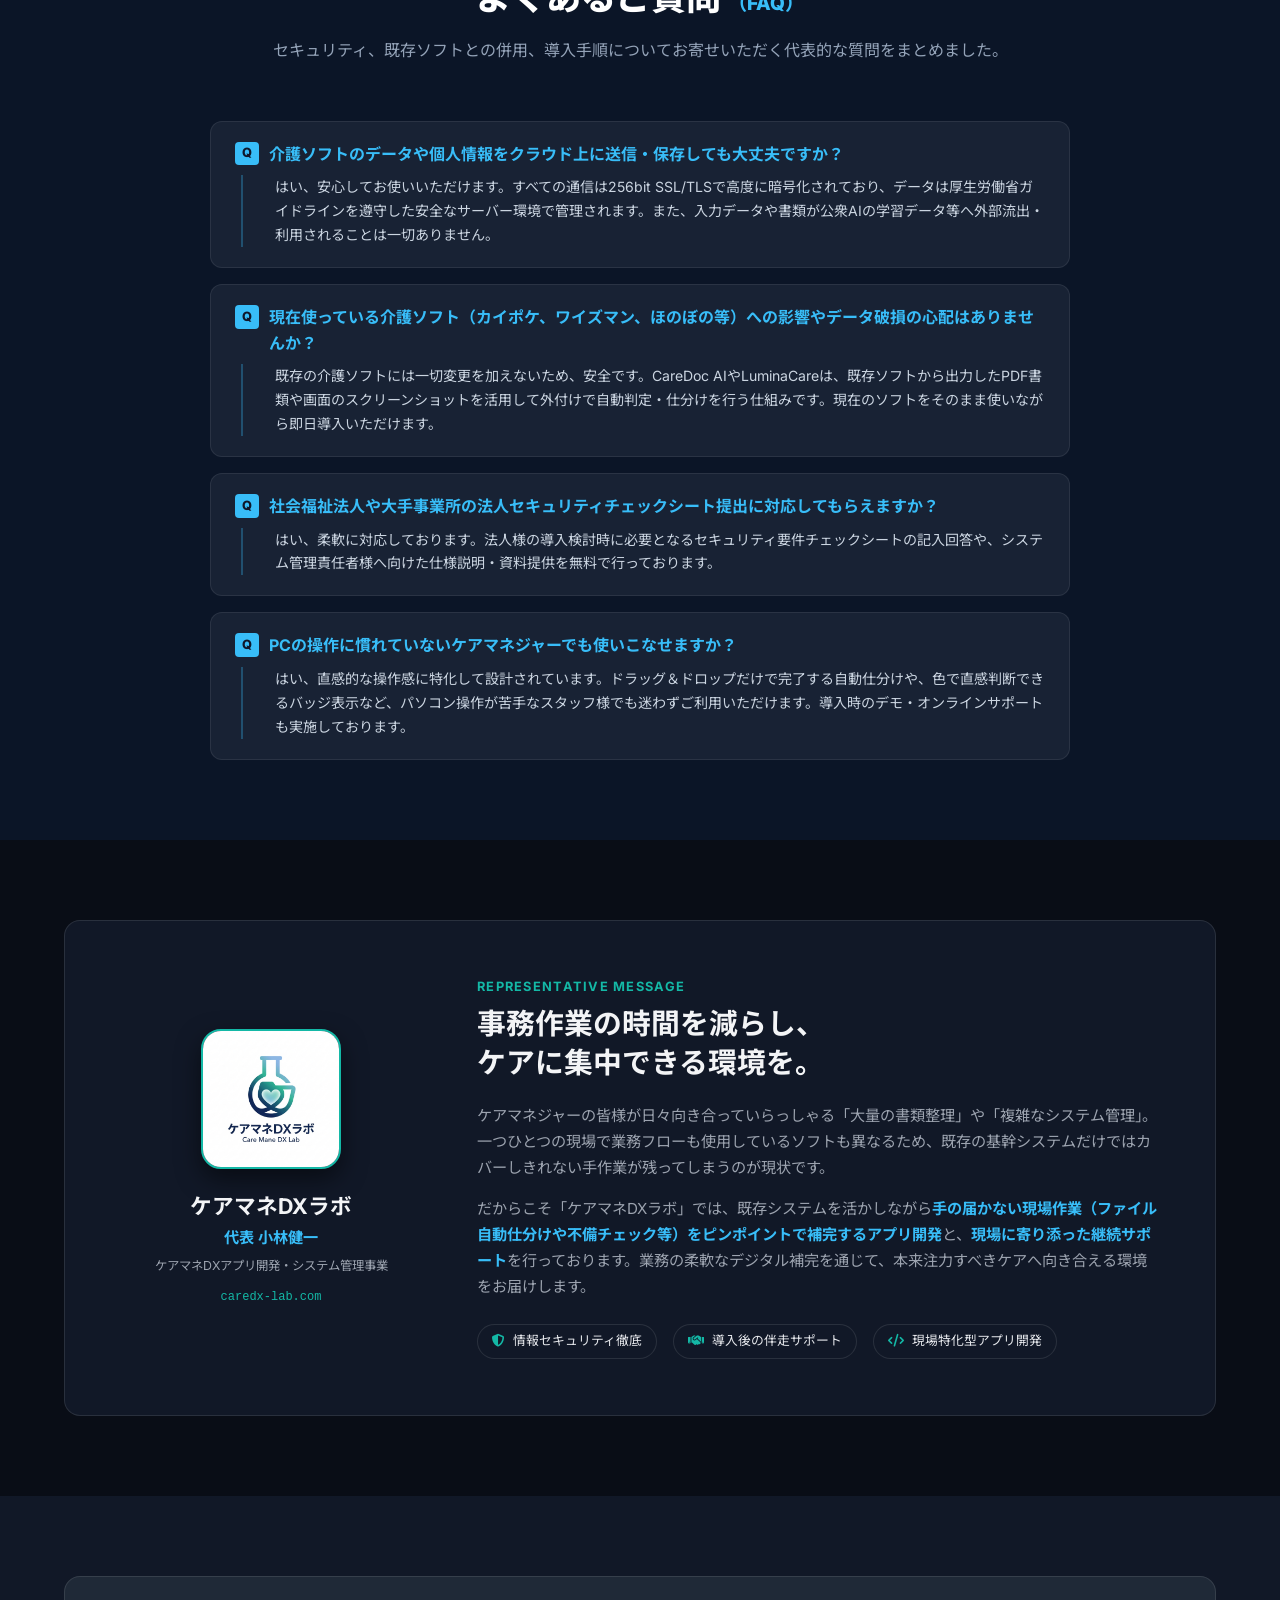
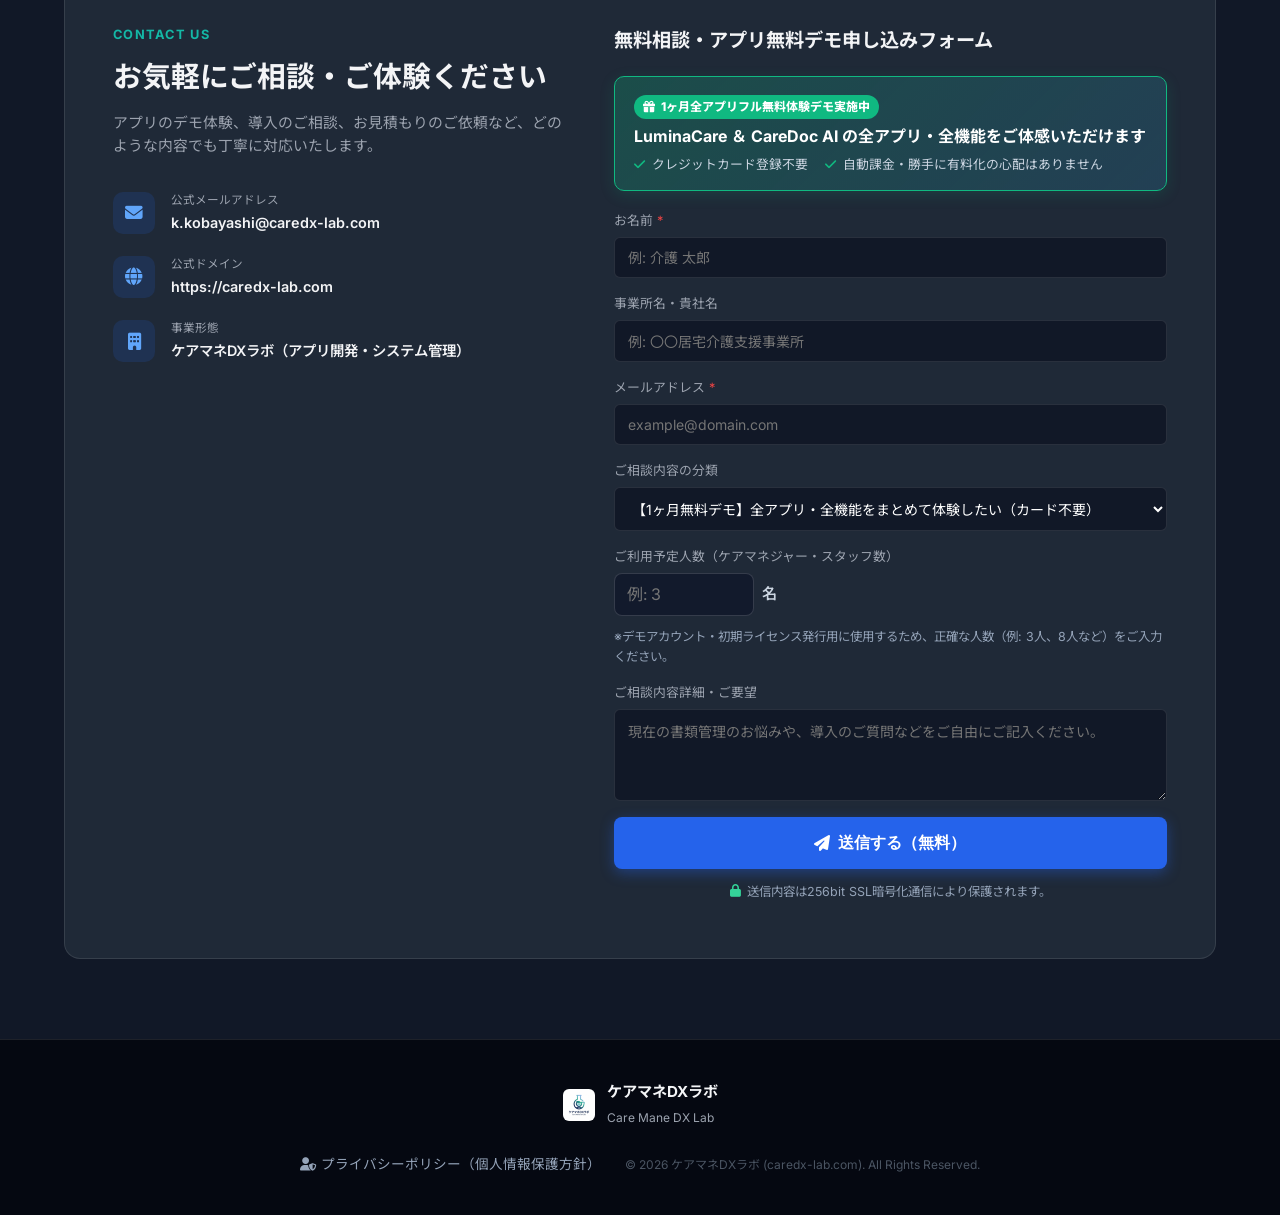
==== commit 360bb344: "Remove '★一番人気 No.1' badge from Standard Plan" ====
--- a/index.html
+++ b/index.html
@@ -523,15 +523,12 @@
           <a href="#contact" class="btn btn-outline btn-block" style="border-color: #34d399; color: #34d399; text-decoration: none; justify-content: center; font-weight: 700;">無料デモを申し込む</a>
         </div>
 
-        <!-- Plan 2: Standard (Popular No.1) -->
+        <!-- Plan 2: Standard -->
         <div style="background: rgba(15, 23, 42, 0.95); border: 2px solid #38bdf8; border-radius: 14px; padding: 1.75rem; display: flex; flex-direction: column; justify-content: space-between; position: relative; box-shadow: 0 10px 30px rgba(56, 189, 248, 0.25);">
-          <div style="position: absolute; top: -14px; right: 20px; background: #38bdf8; color: #0f172a; font-weight: 800; font-size: 0.75rem; padding: 0.2rem 0.75rem; border-radius: 12px; box-shadow: 0 2px 8px rgba(0,0,0,0.3);">
-            ★ 一番人気 No.1
-          </div>
           <div>
             <span style="background: rgba(56, 189, 248, 0.15); color: #38bdf8; border: 1px solid rgba(56, 189, 248, 0.3); padding: 0.25rem 0.75rem; border-radius: 20px; font-size: 0.8rem; font-weight: 700;">🔵 中・小規模事業所用</span>
             <h3 style="color: #ffffff; font-size: 1.4rem; font-weight: 700; margin: 0.75rem 0 0.25rem 0;">スタンダードプラン</h3>
-            <p style="font-size: 0.85rem; color: #cbd5e1; margin-bottom: 1.25rem;">一般的な事業所様で一番選ばれているおすすめ定額プラン</p>
+            <p style="font-size: 0.85rem; color: #cbd5e1; margin-bottom: 1.25rem;">一般的な中・小規模事業所様に最適な定額プラン</p>
             <div style="margin-bottom: 1.5rem; padding-bottom: 1.25rem; border-bottom: 1px solid rgba(255, 255, 255, 0.1);">
               <span style="font-size: 2.2rem; font-weight: 800; color: #38bdf8;">¥9,800</span>
               <span style="font-size: 0.85rem; color: #94a3b8;"> / 月 (税込 ¥10,780)</span>
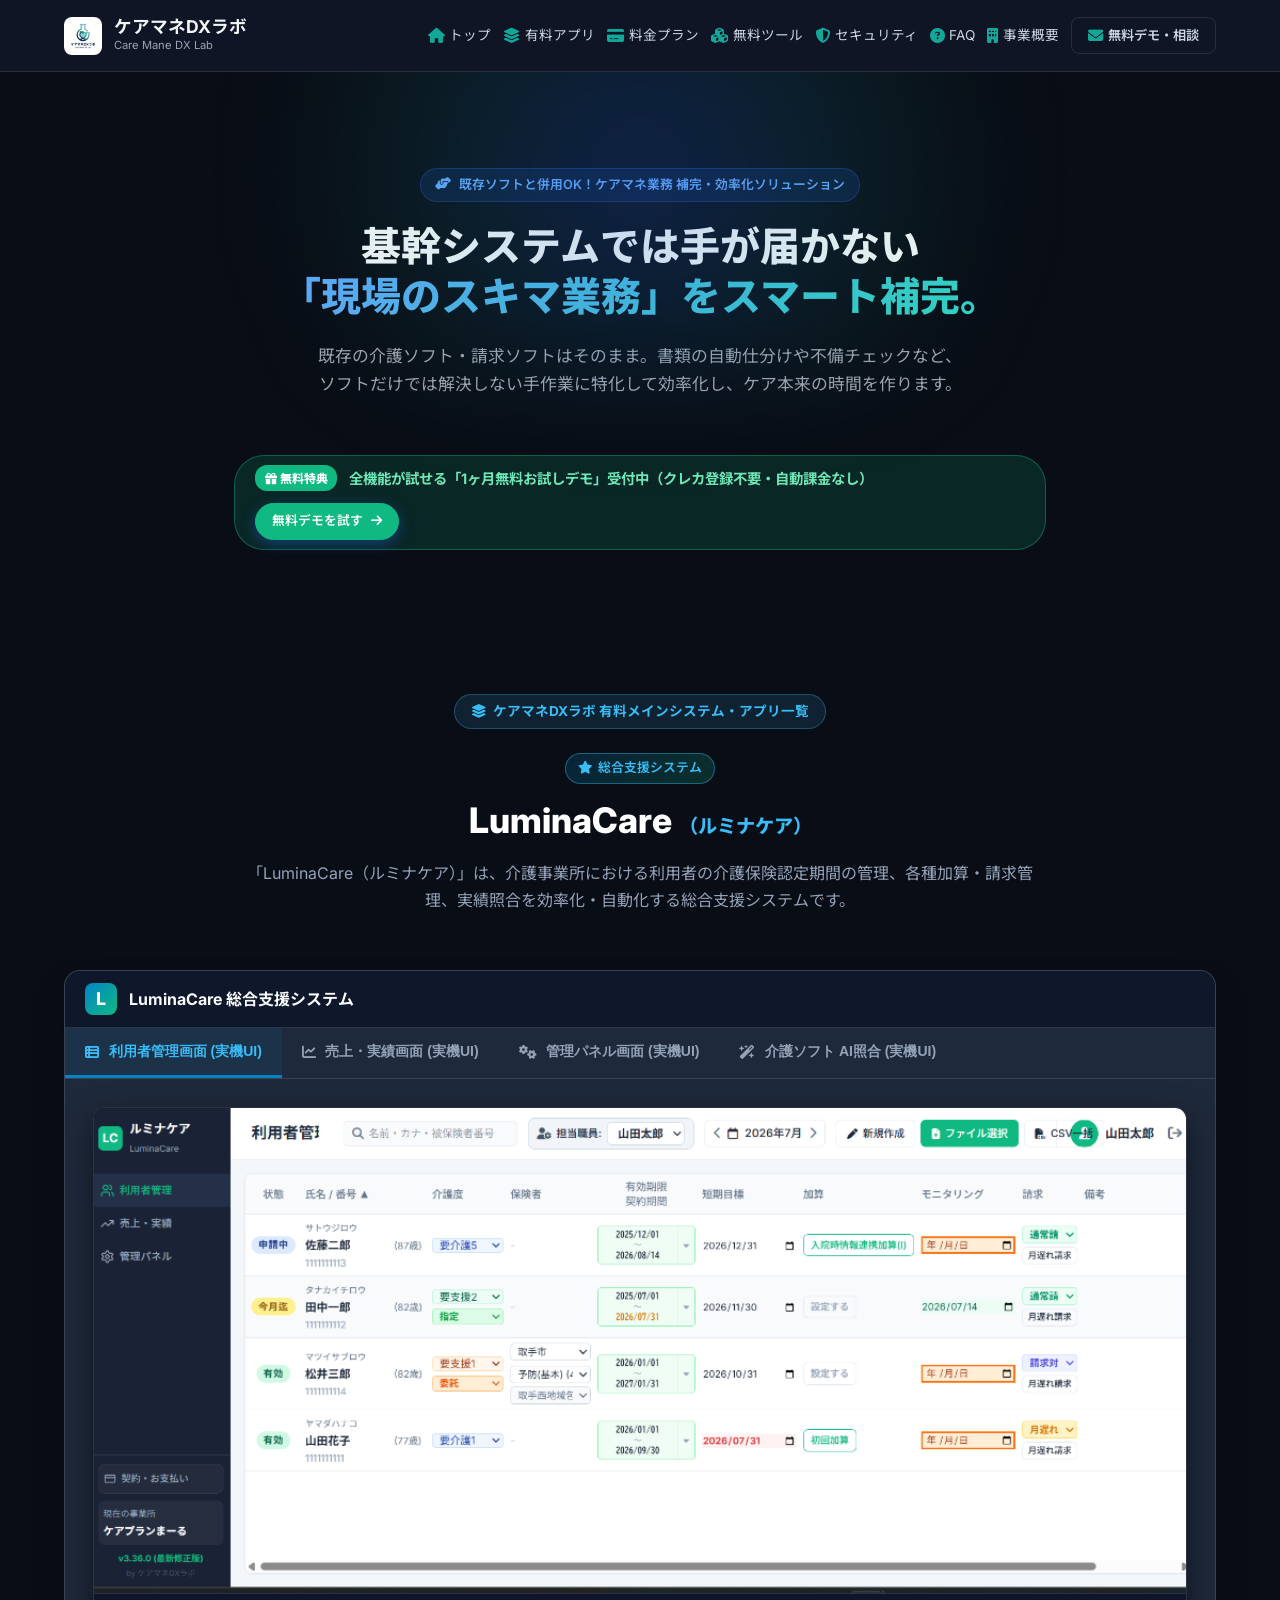
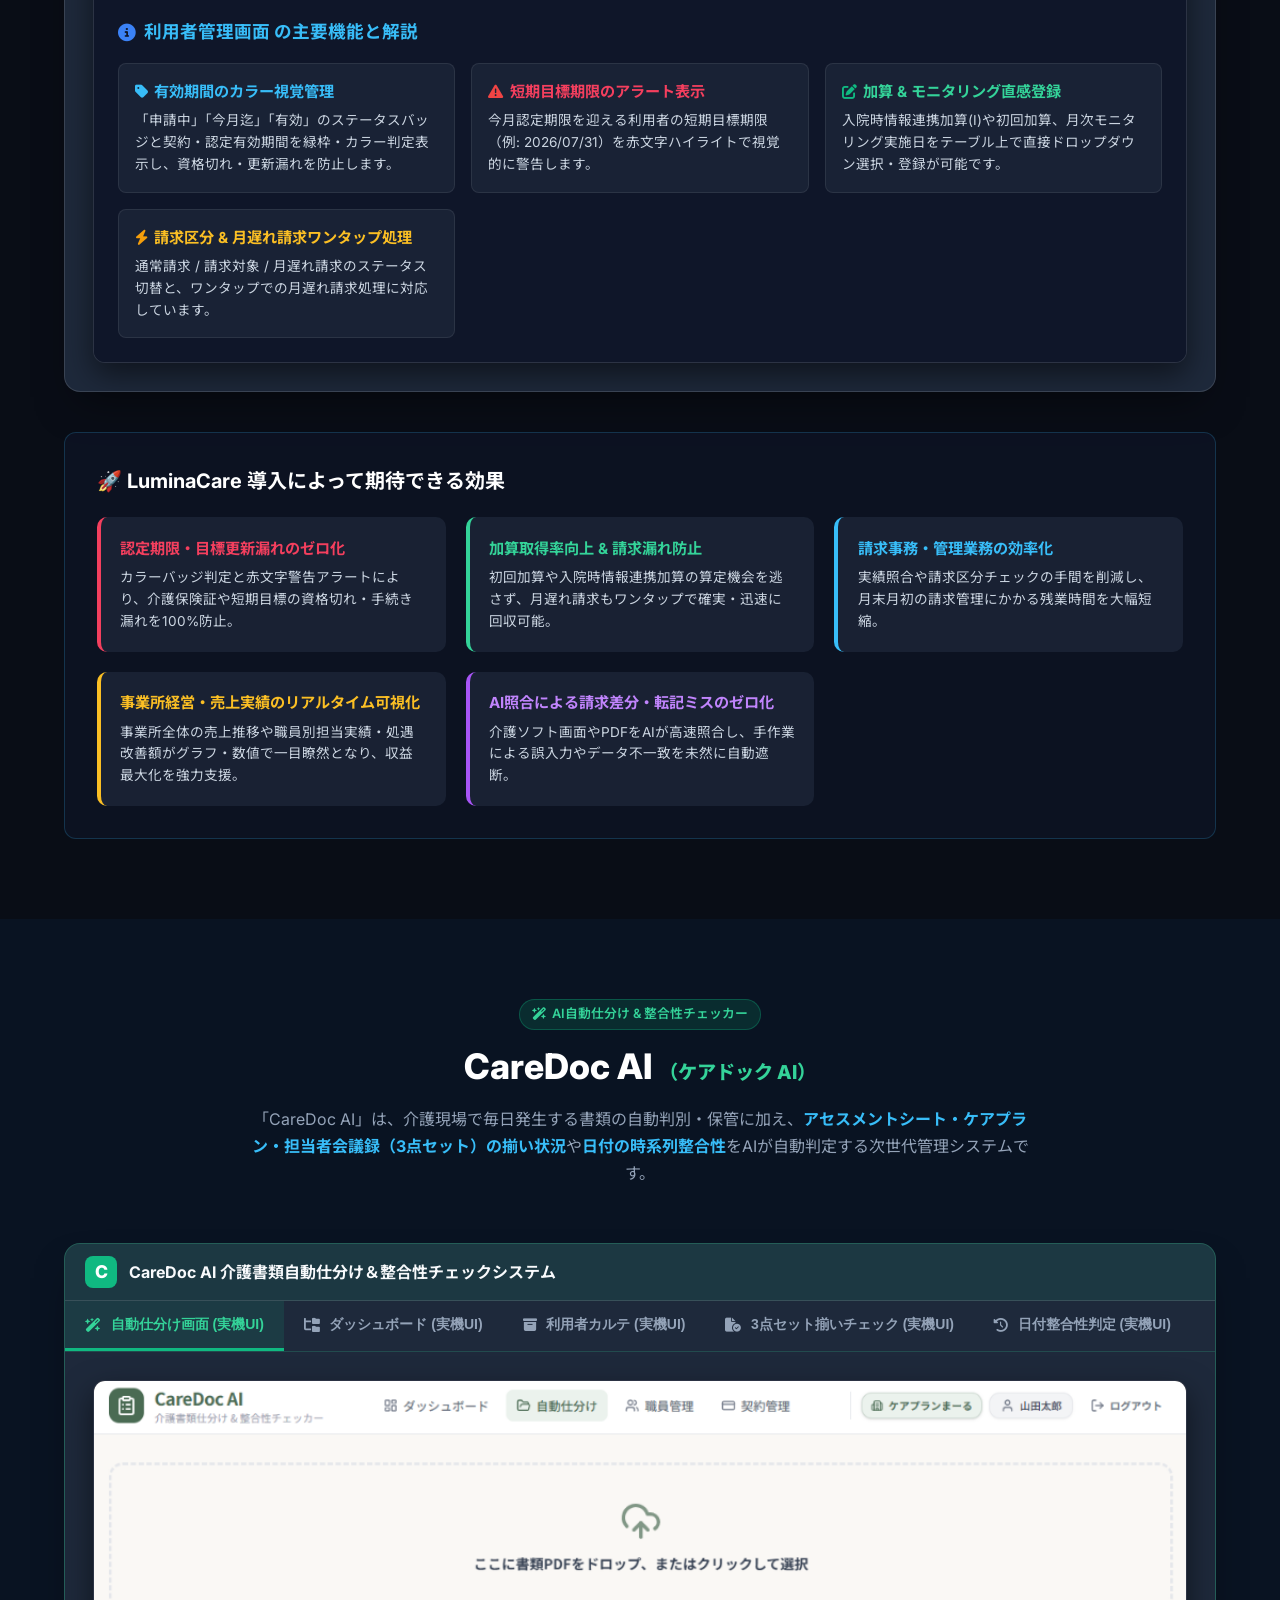
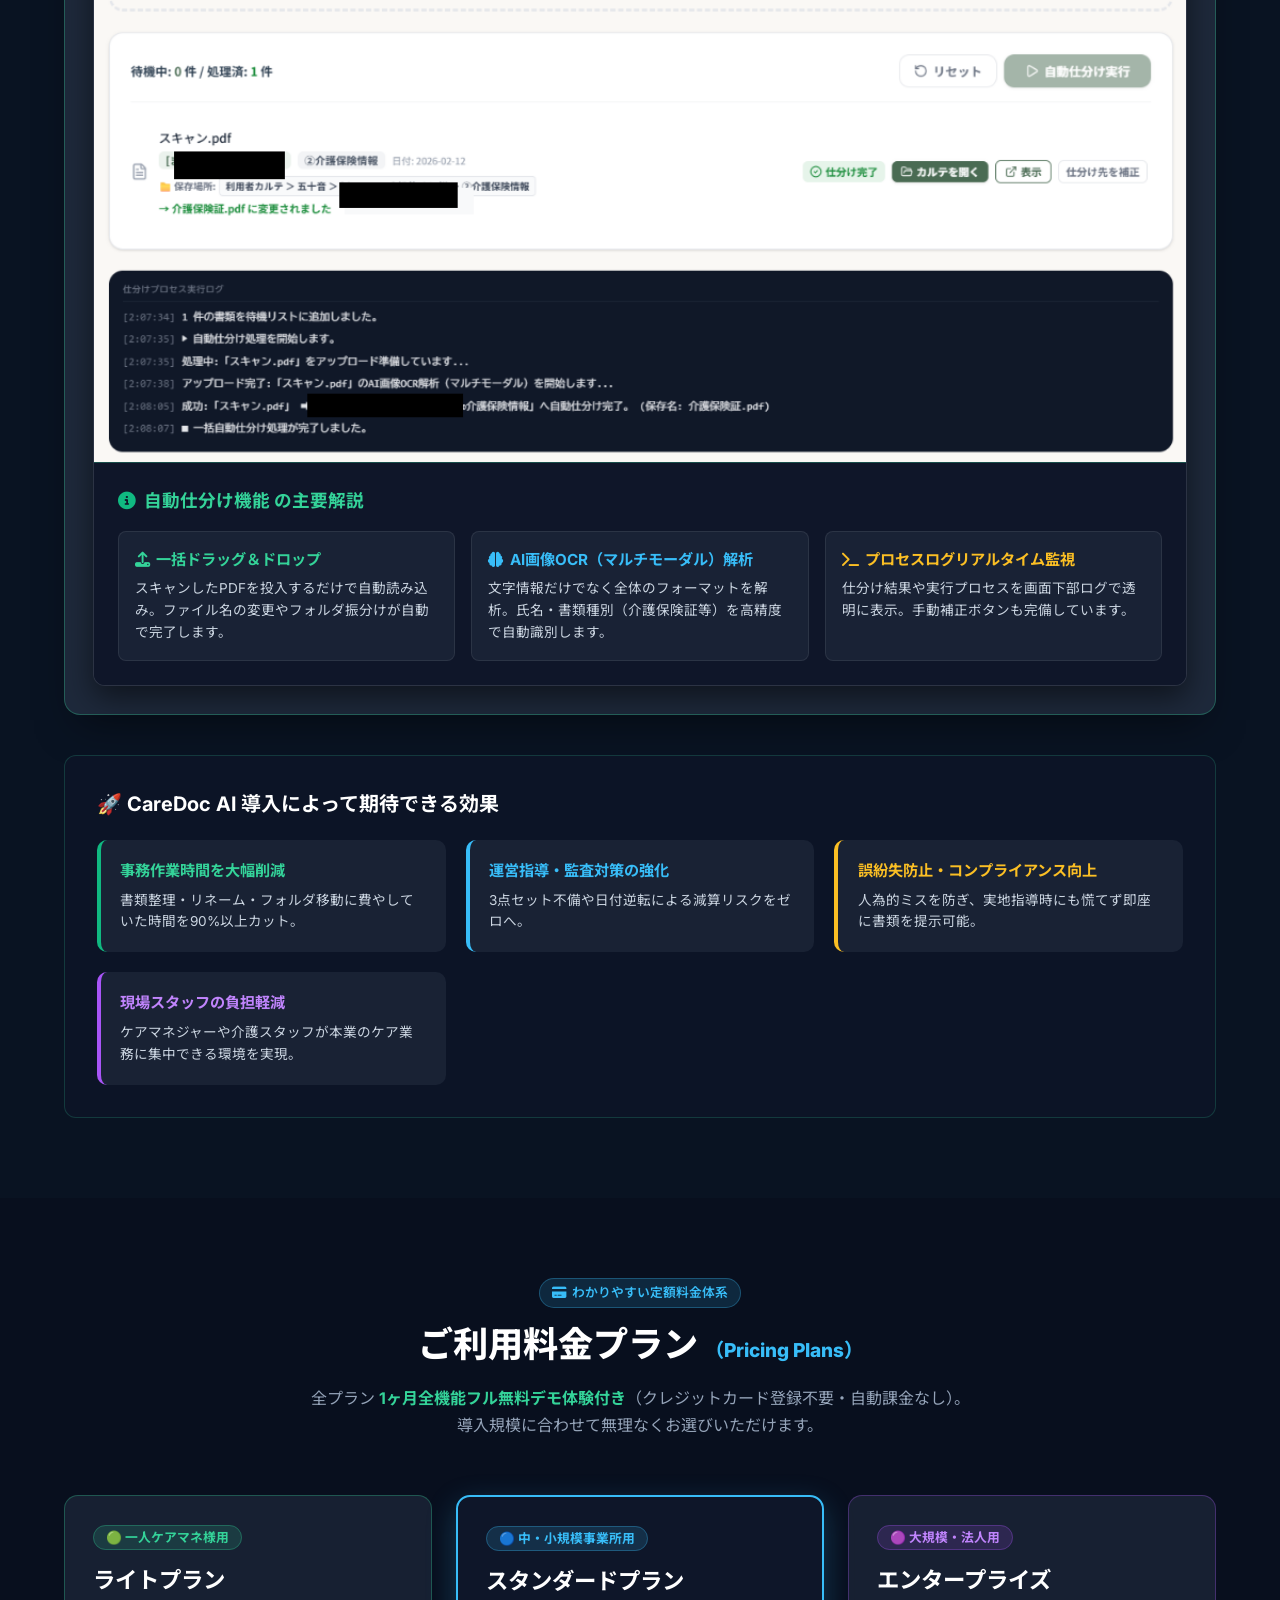
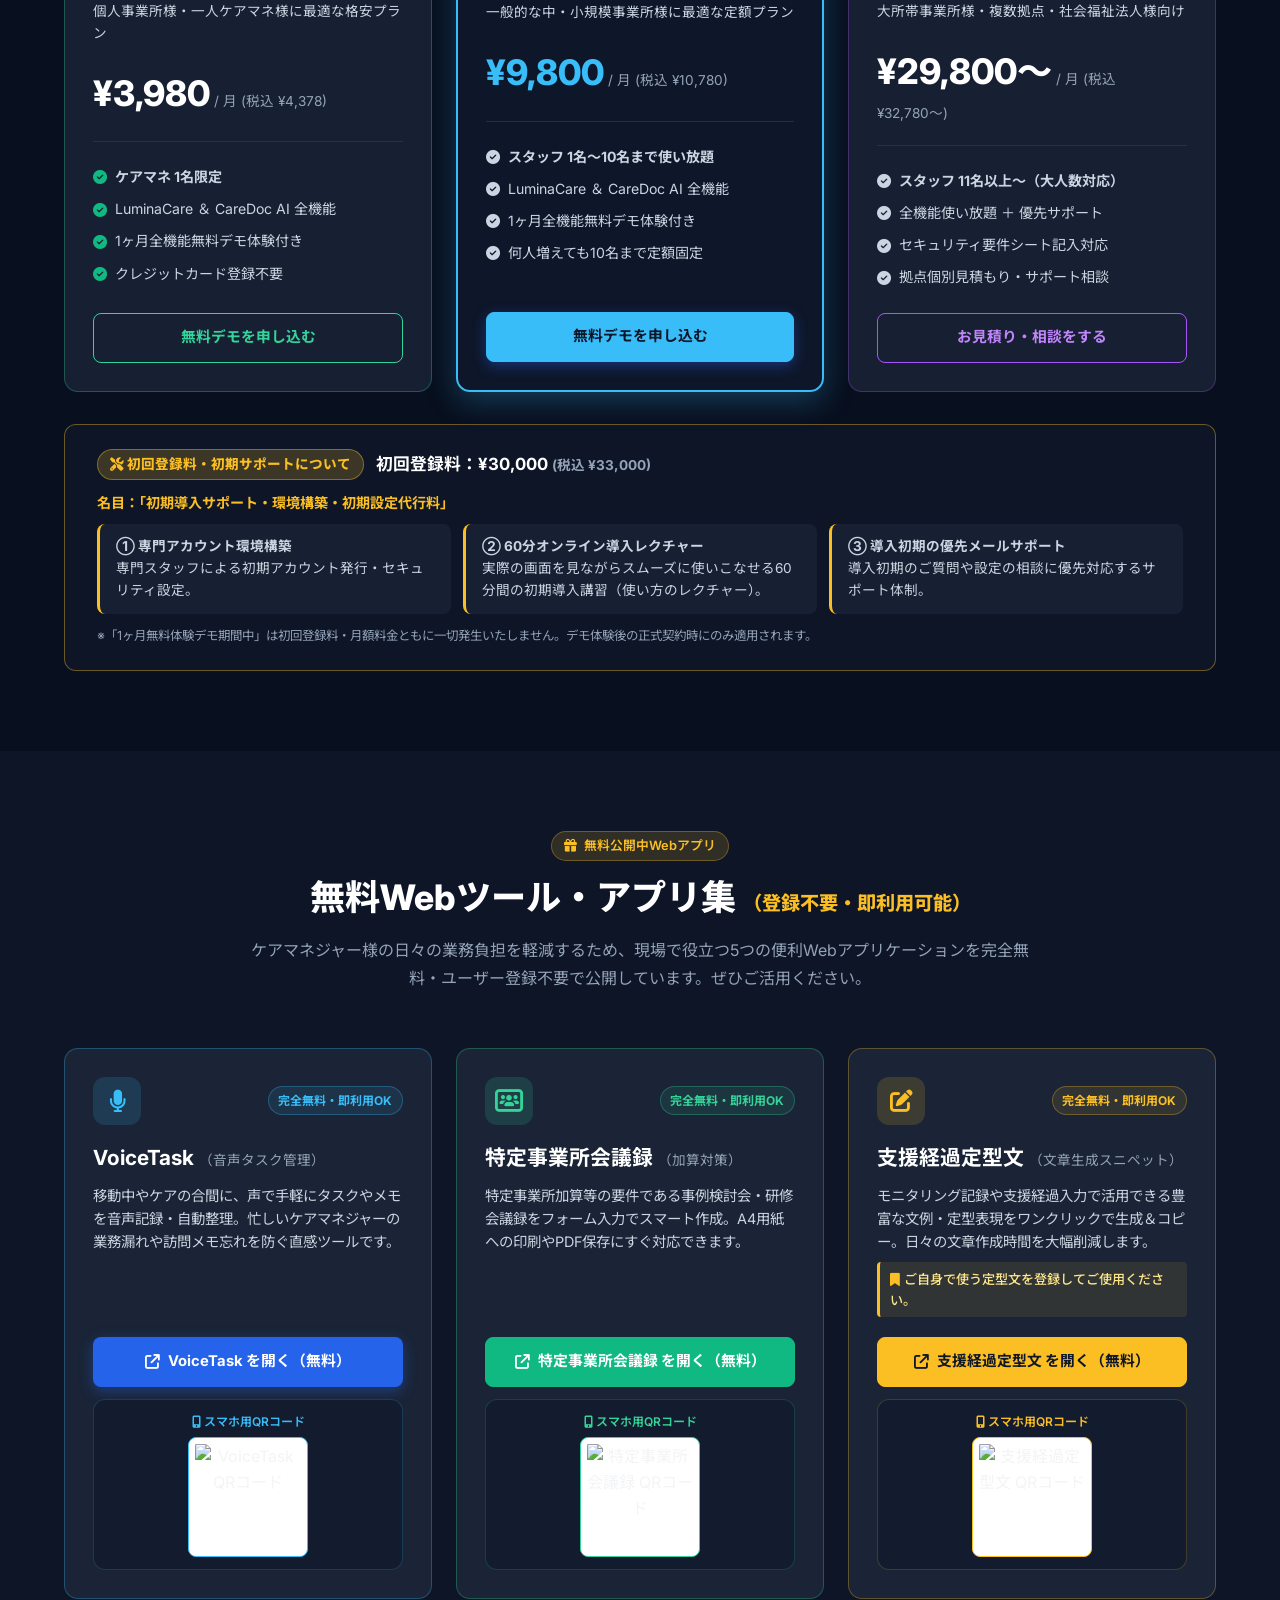
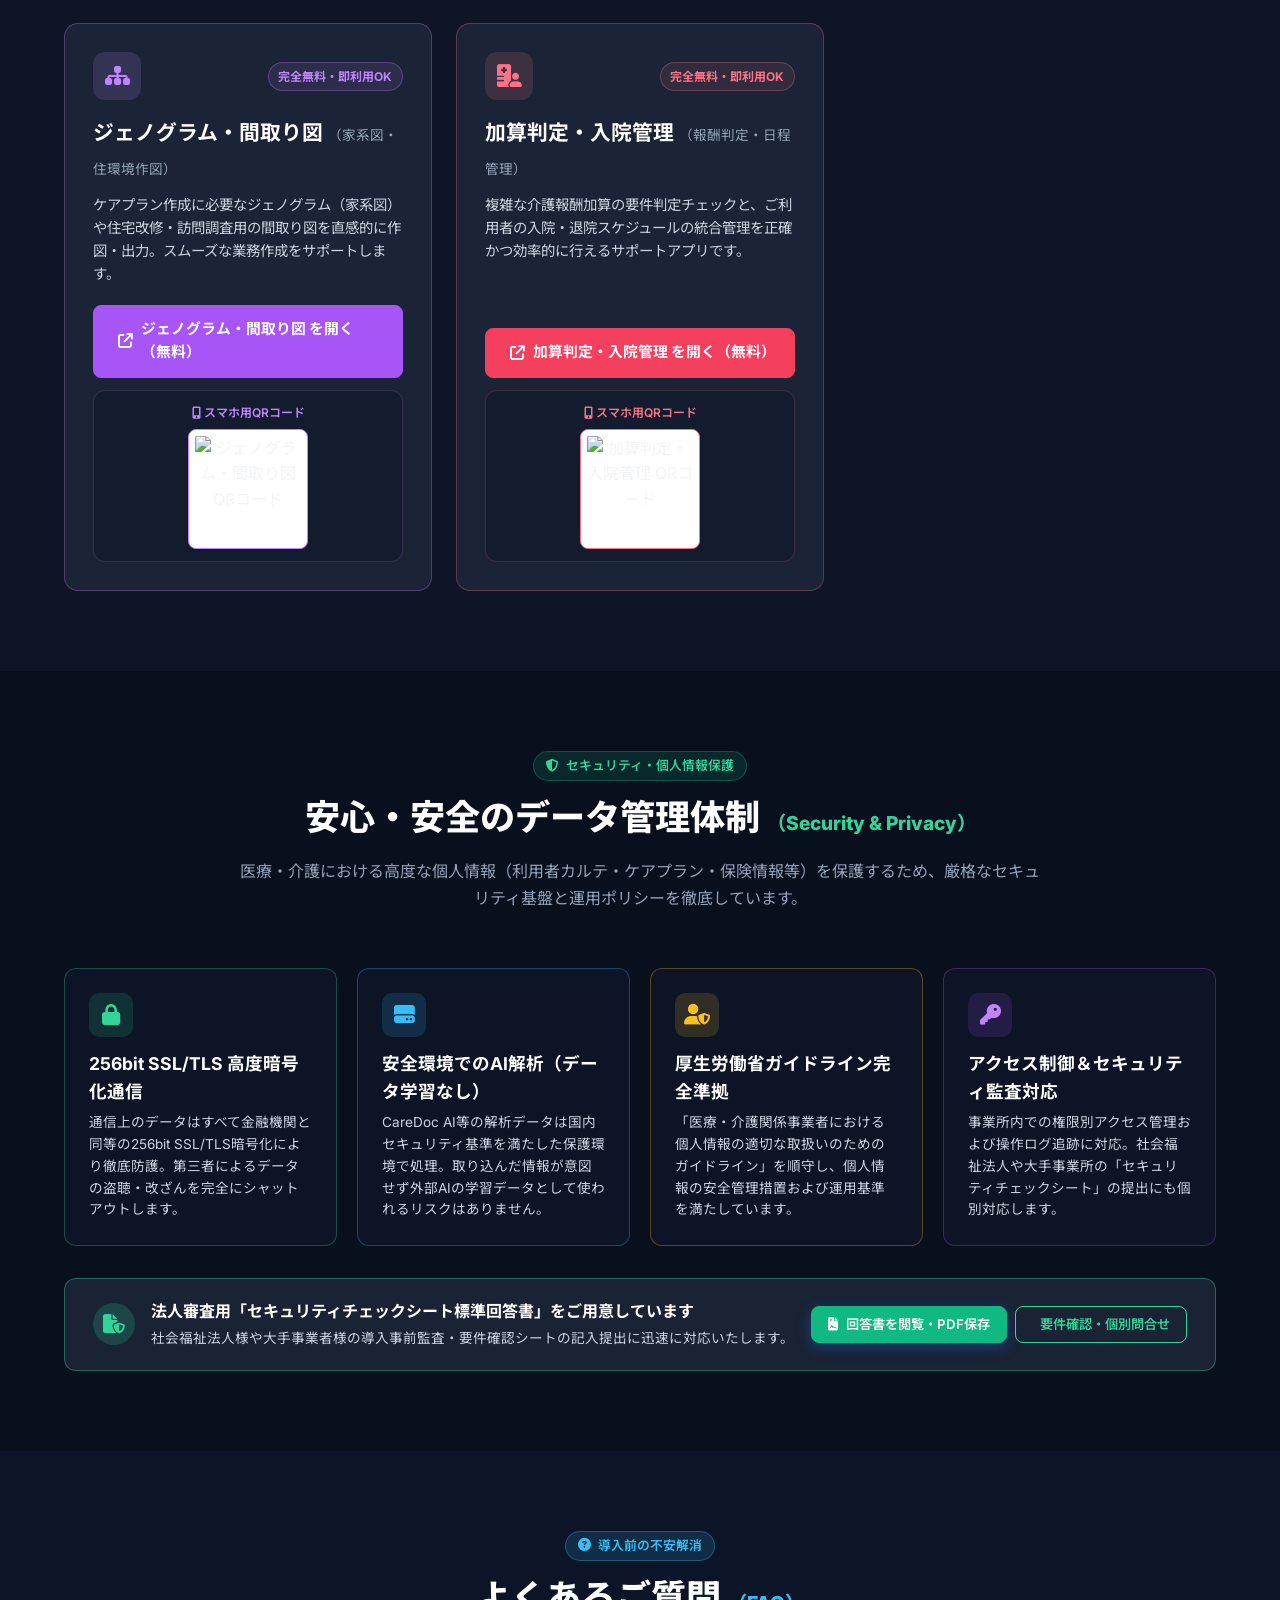
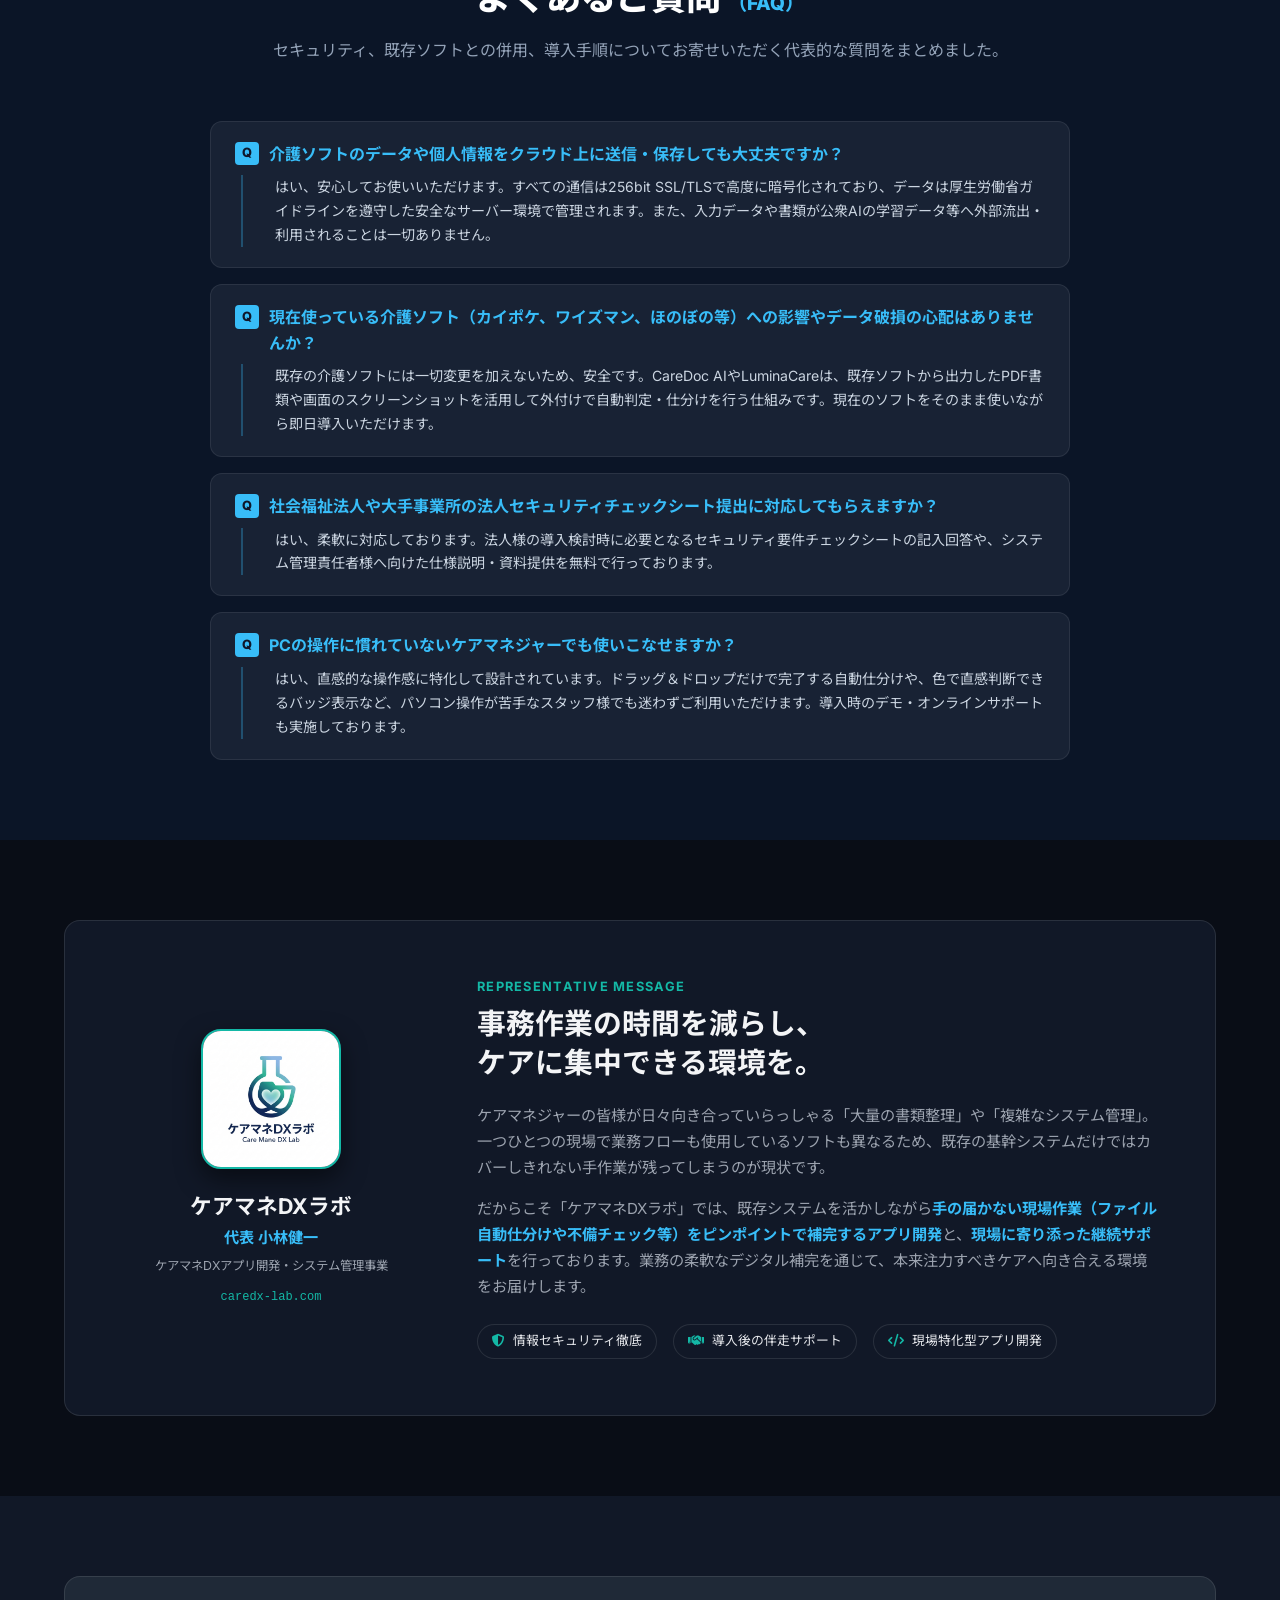
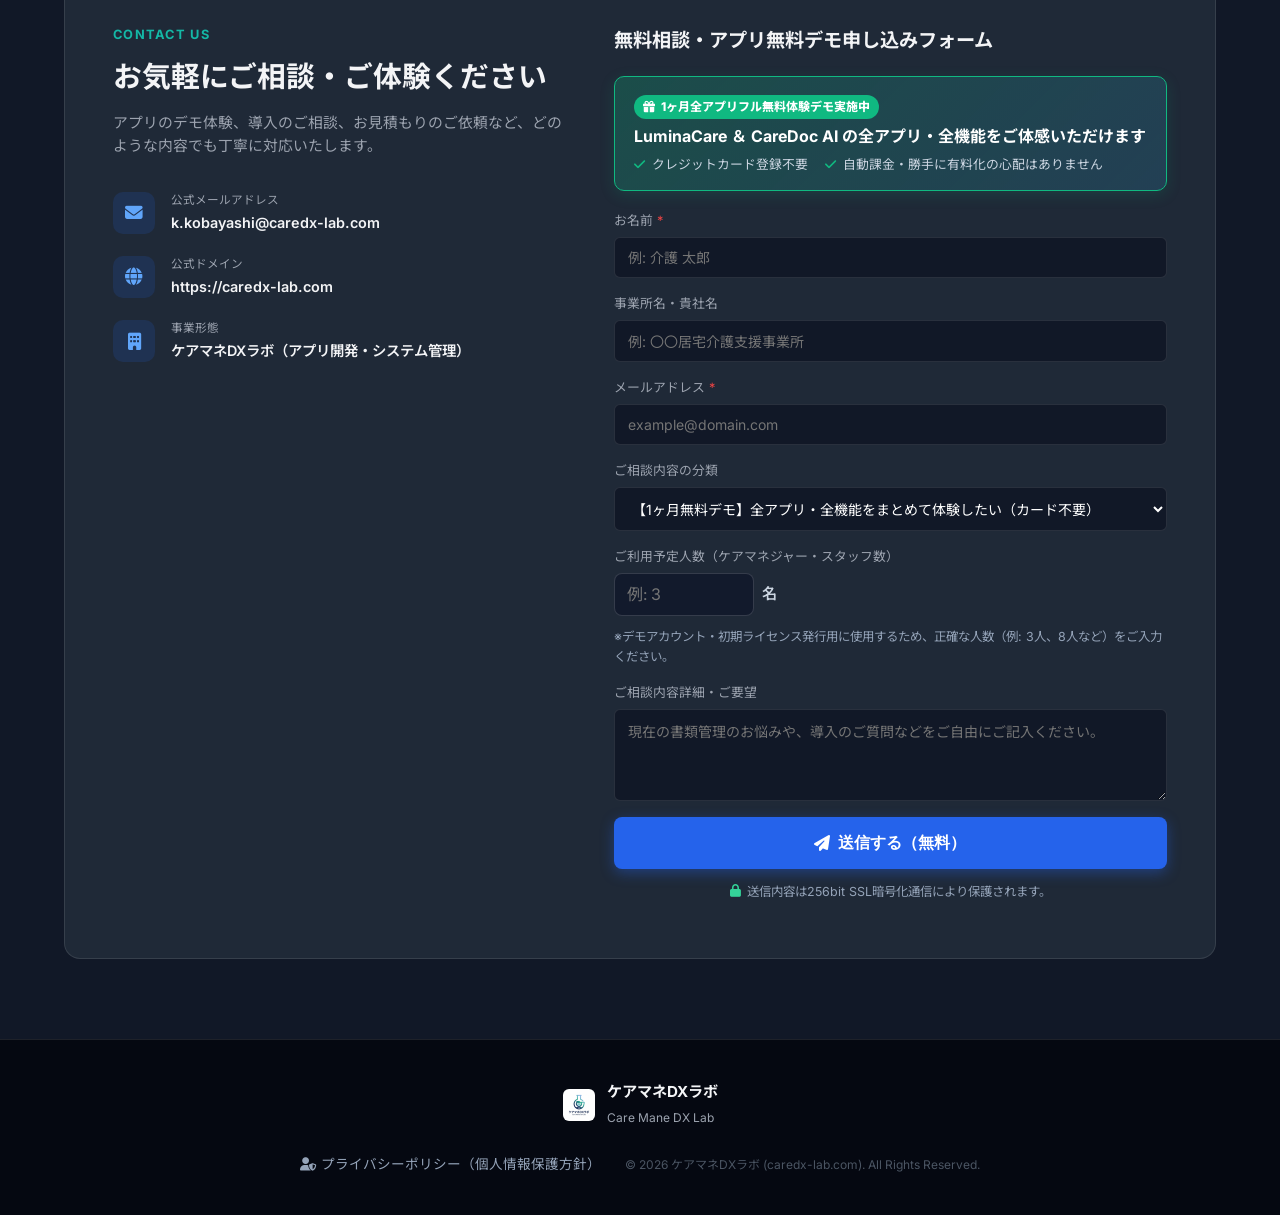
==== commit 607c5313: "Prevent text wrapping in nav-links with white-space: nowrap and compact styles" ====
--- a/index.html
+++ b/index.html
@@ -50,13 +50,13 @@
 
       <nav class="nav-links">
         <a href="#"><i class="fa-solid fa-house"></i> トップ</a>
-        <a href="#paid-apps"><i class="fa-solid fa-layer-group"></i> 有料システム・アプリ</a>
+        <a href="#paid-apps"><i class="fa-solid fa-layer-group"></i> 有料アプリ</a>
         <a href="#pricing"><i class="fa-solid fa-credit-card"></i> 料金プラン</a>
-        <a href="#free-tools"><i class="fa-solid fa-cubes"></i> 無料ツール集</a>
+        <a href="#free-tools"><i class="fa-solid fa-cubes"></i> 無料ツール</a>
         <a href="#security"><i class="fa-solid fa-shield-halved"></i> セキュリティ</a>
         <a href="#faq"><i class="fa-solid fa-circle-question"></i> FAQ</a>
         <a href="#profile"><i class="fa-solid fa-building"></i> 事業概要</a>
-        <a href="#contact" class="btn btn-outline btn-sm"><i class="fa-solid fa-envelope"></i> 無料相談・デモ依頼</a>
+        <a href="#contact" class="btn btn-outline btn-sm"><i class="fa-solid fa-envelope"></i> 無料デモ・相談</a>
       </nav>
 
       <button id="mobileMenuBtn" class="mobile-menu-toggle" aria-label="メニュー開閉">
--- a/portfolio.css
+++ b/portfolio.css
@@ -168,8 +168,8 @@
 .nav-links {
   display: flex;
   align-items: center;
-  gap: 1.25rem;
-  font-size: 0.9rem;
+  gap: 0.75rem;
+  font-size: 0.85rem;
 }
 
 .nav-links a {
@@ -177,7 +177,8 @@
   text-decoration: none;
   display: inline-flex;
   align-items: center;
-  gap: 0.4rem;
+  gap: 0.3rem;
+  white-space: nowrap;
   transition: color 0.2s ease;
 }
 
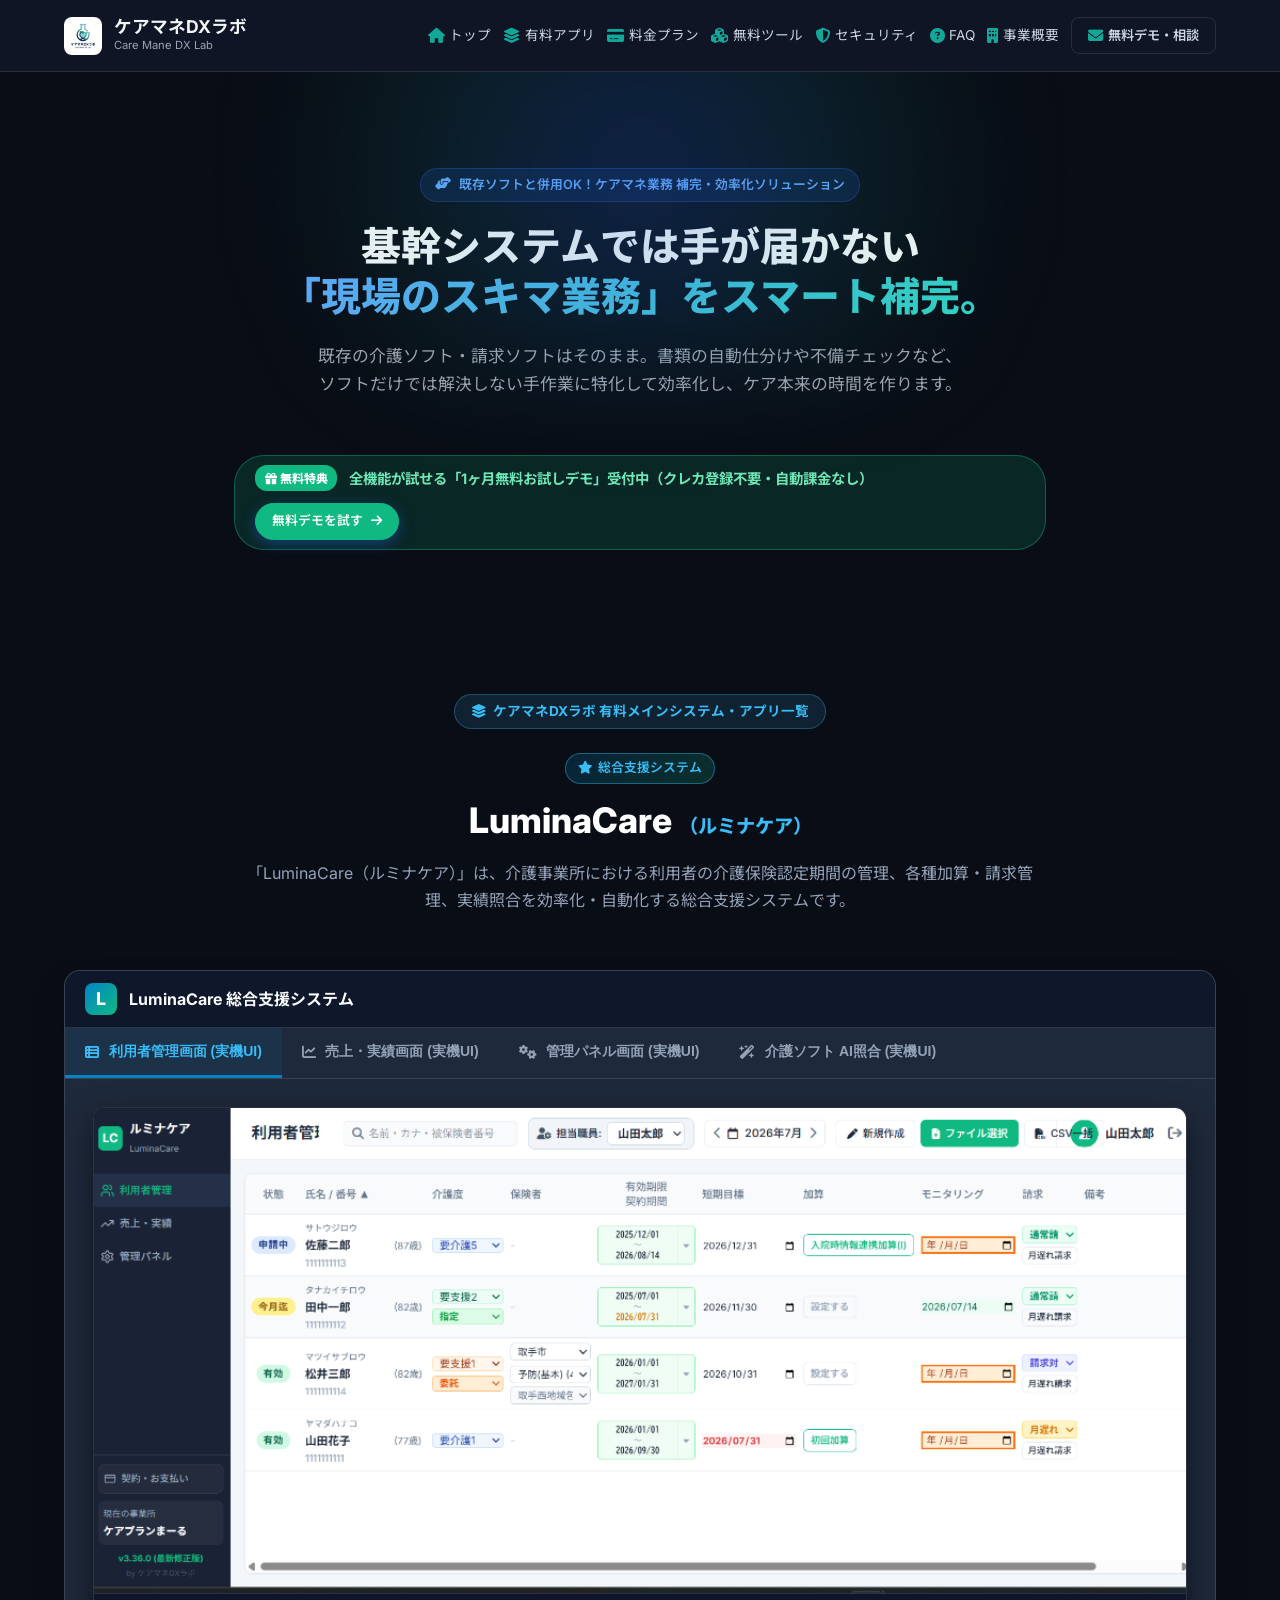
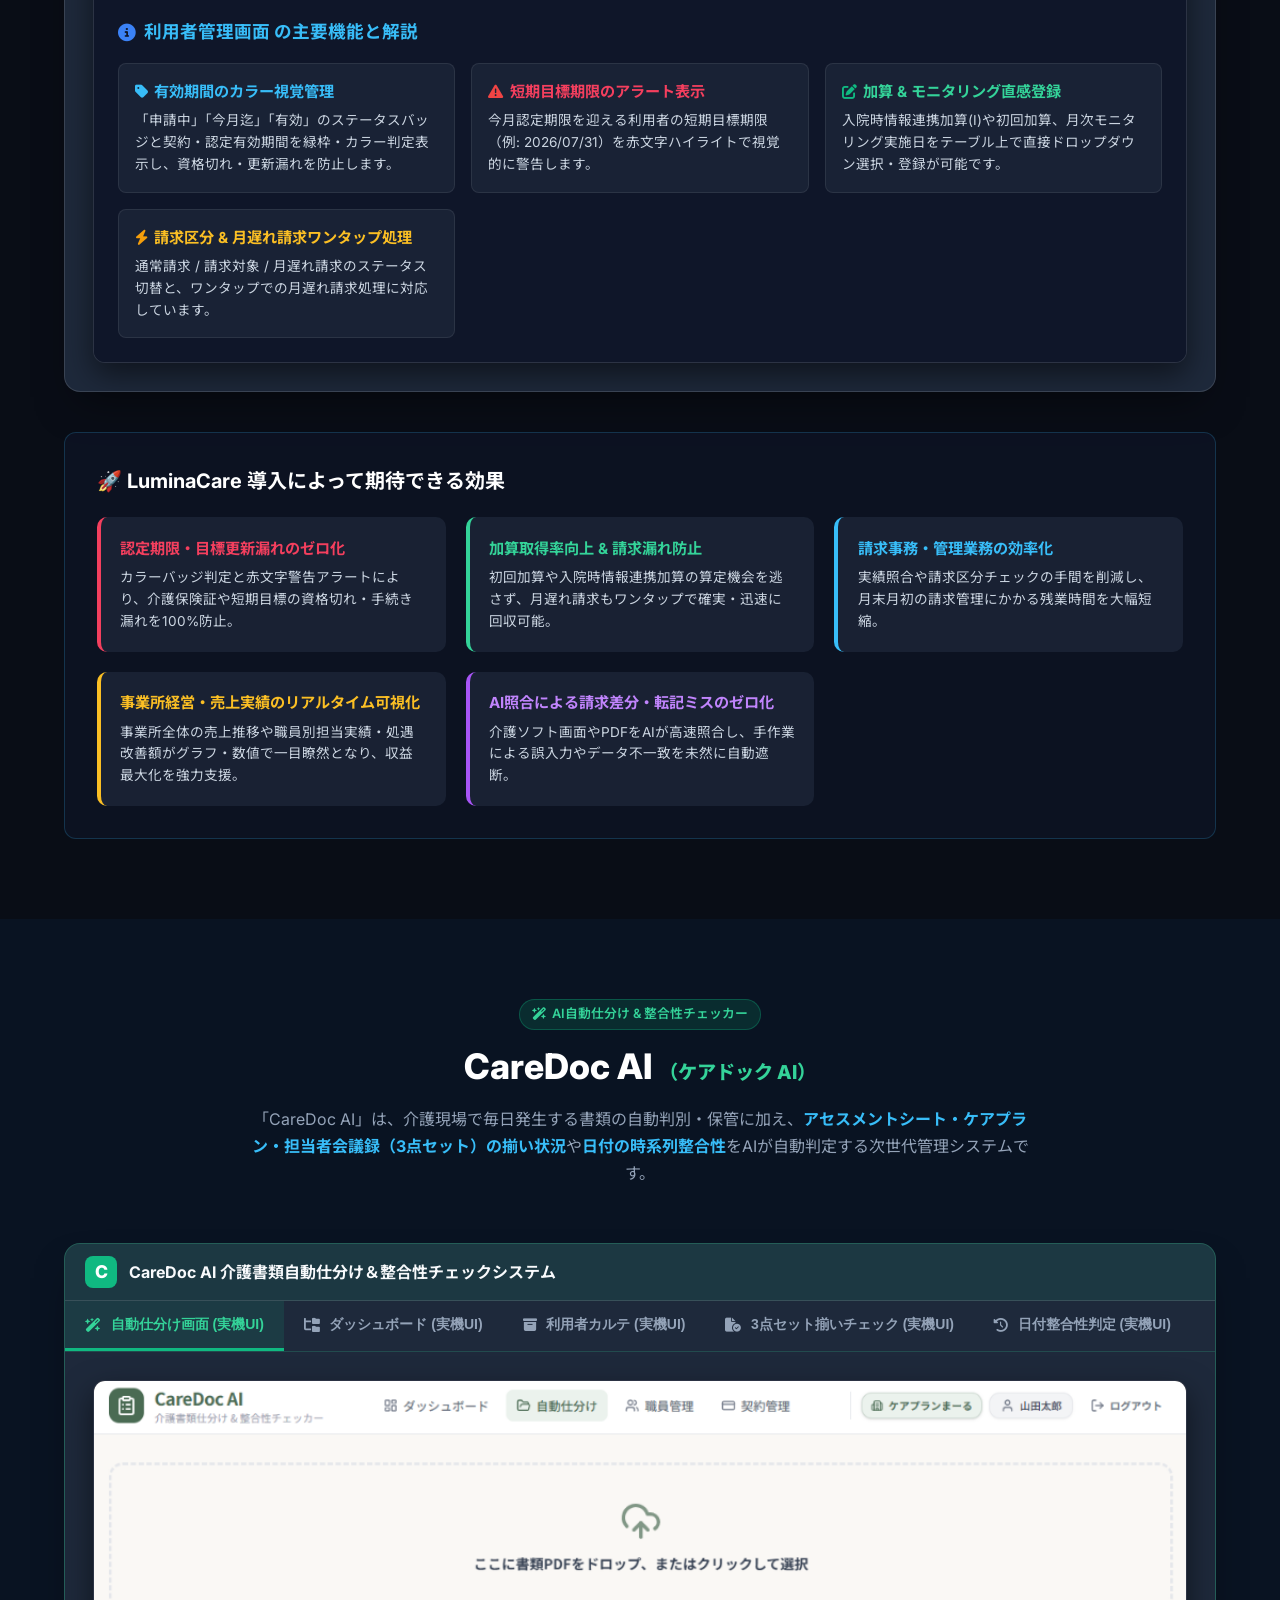
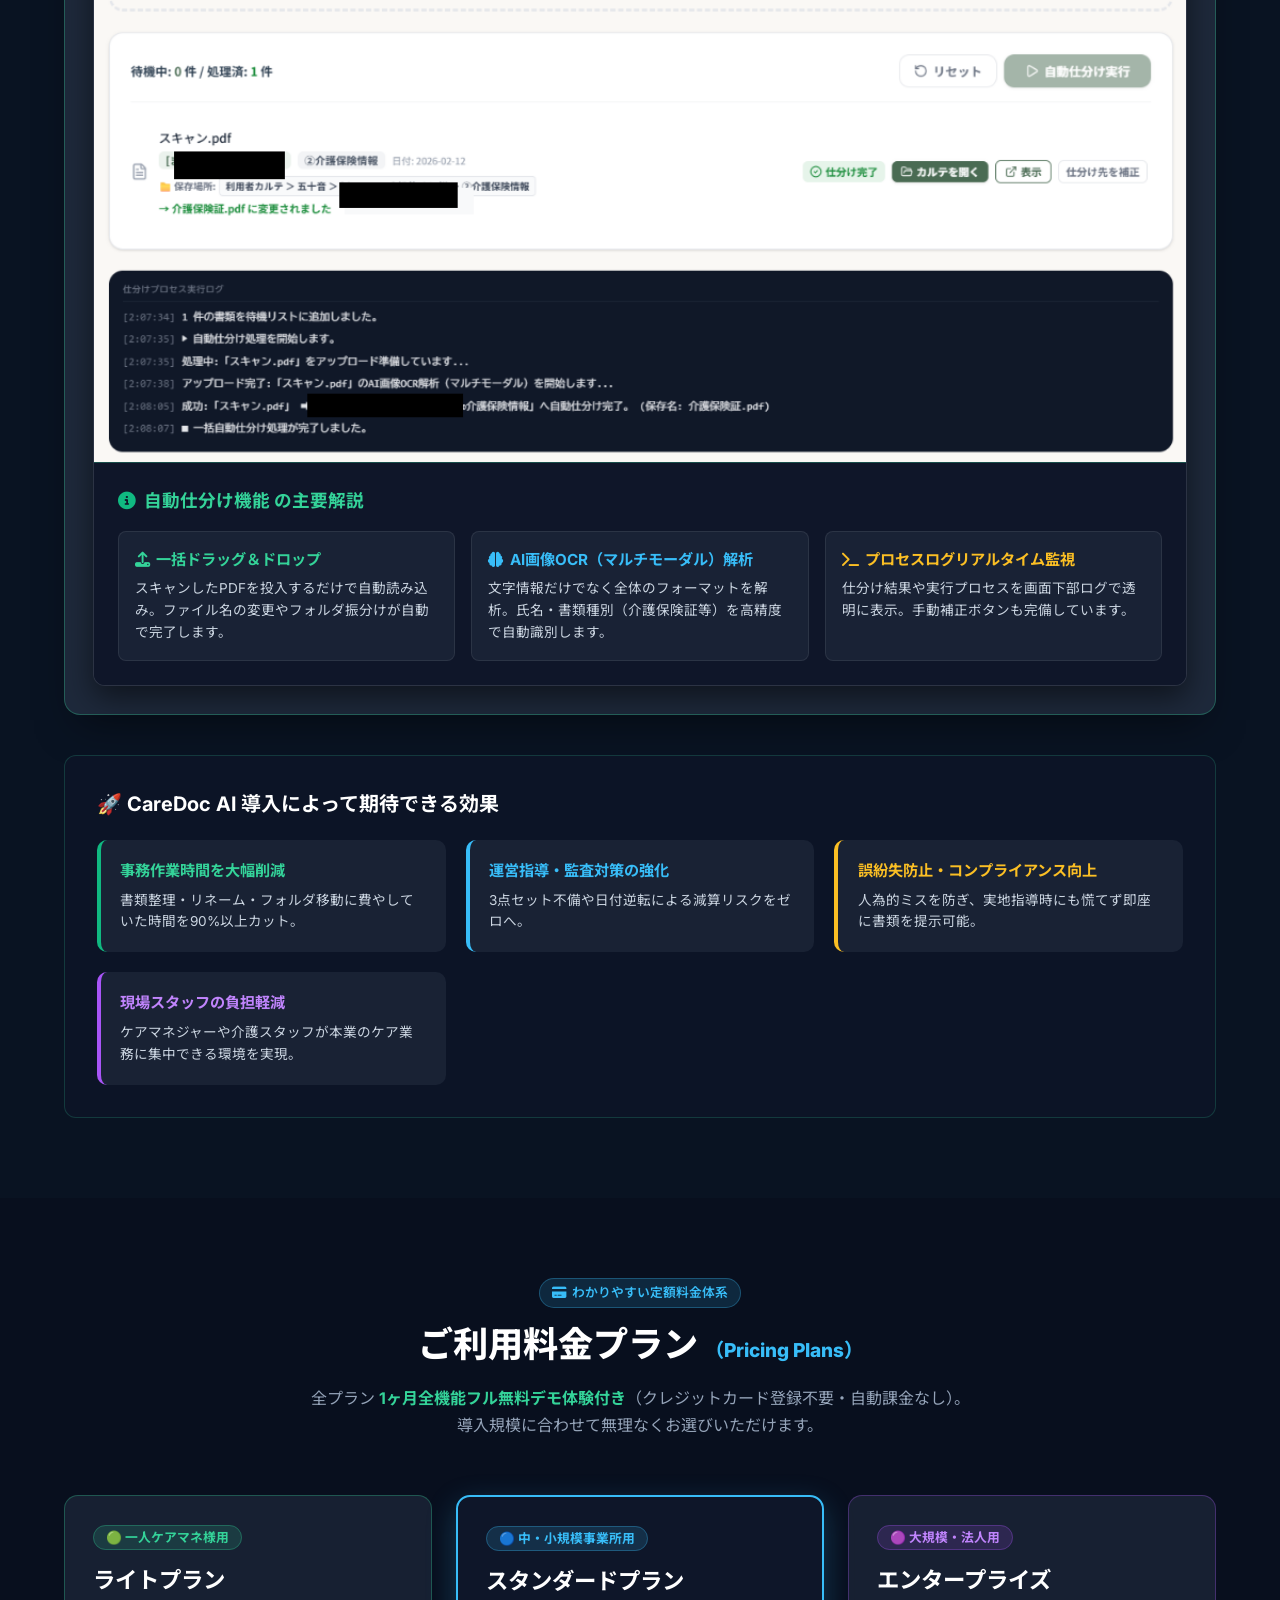
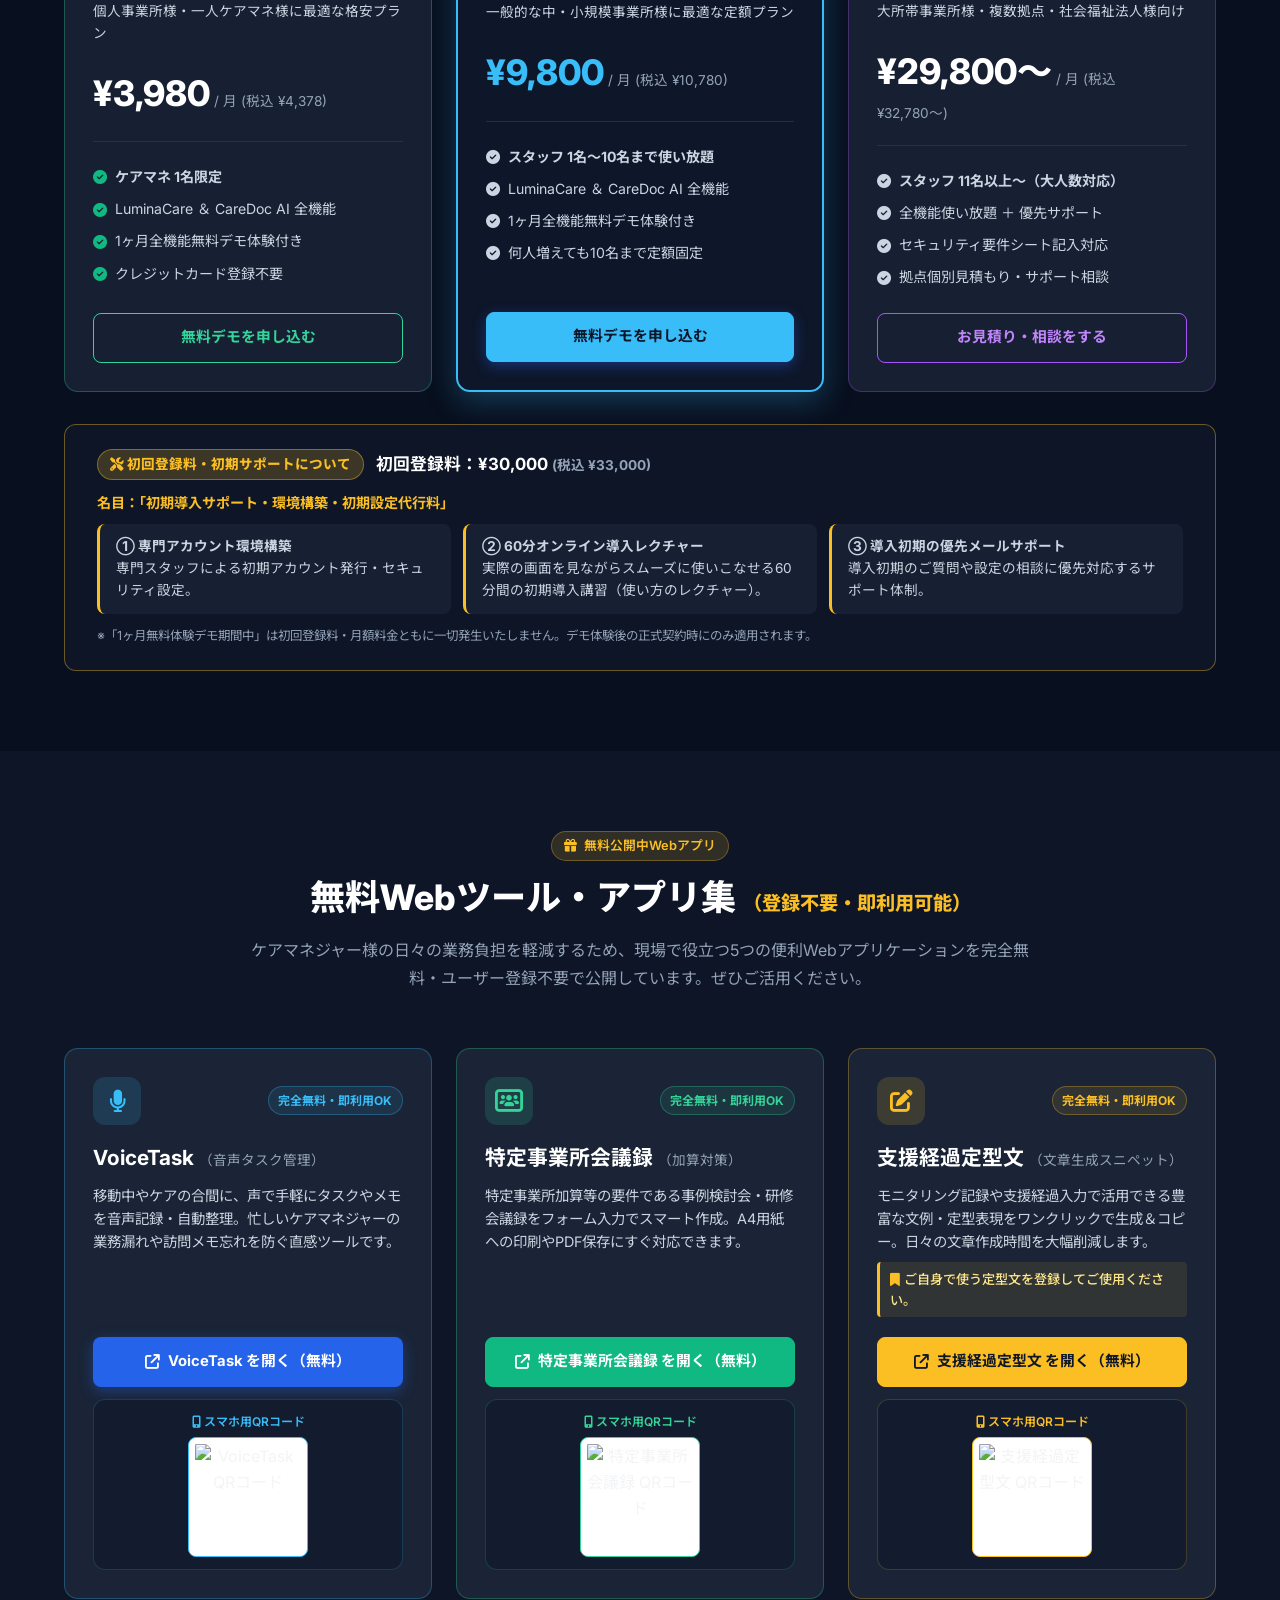
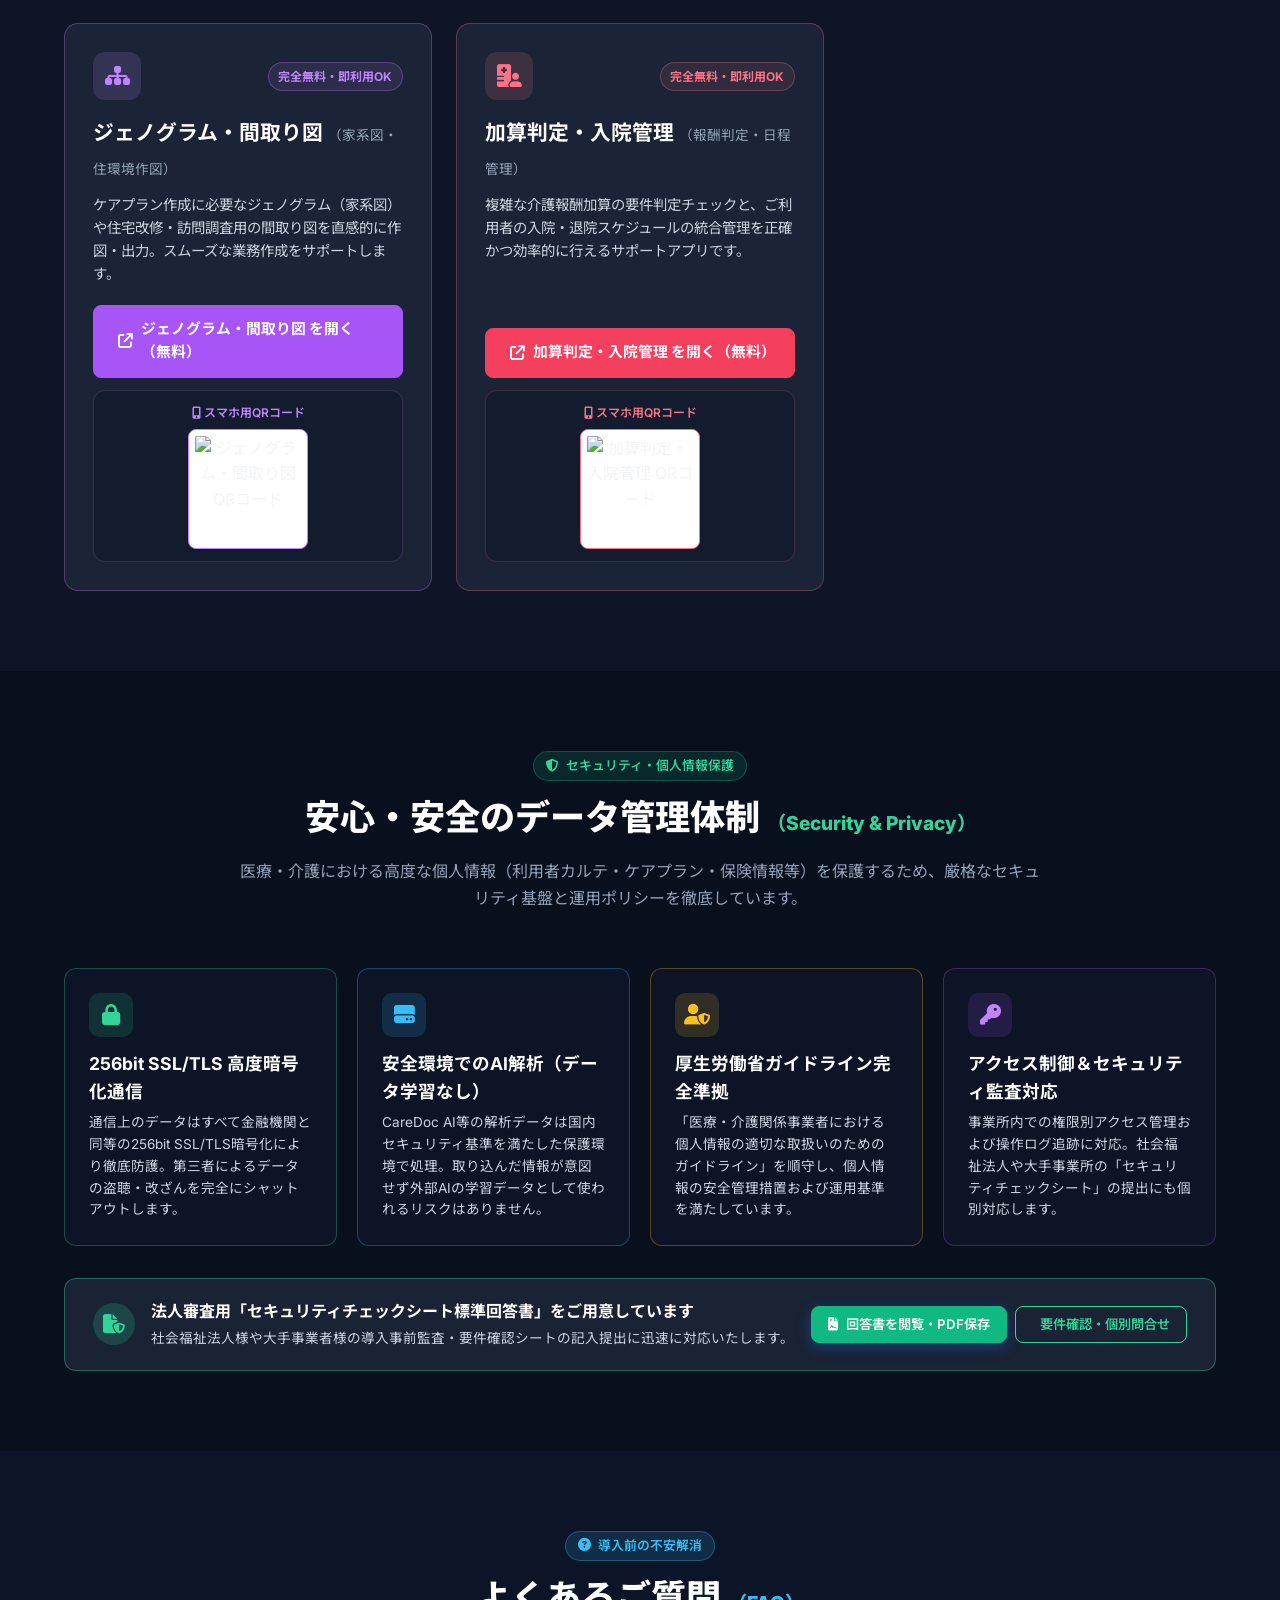
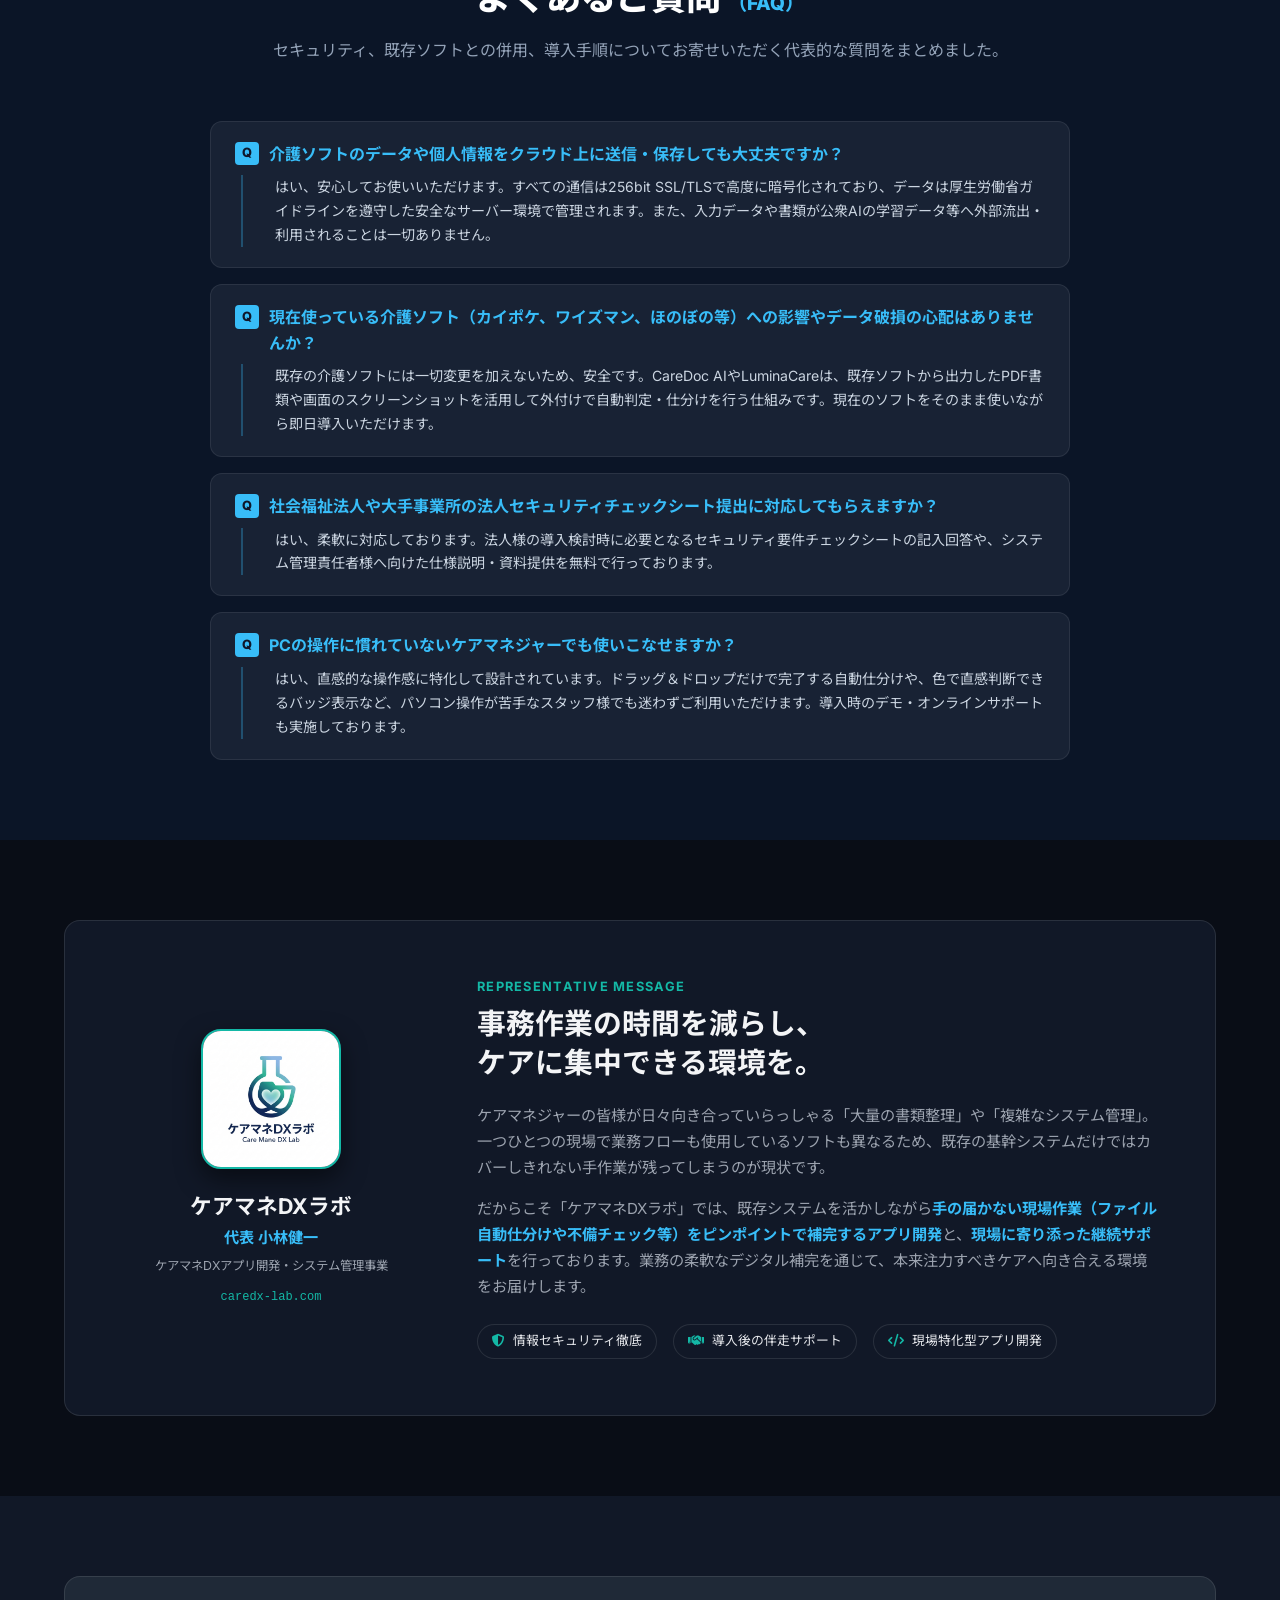
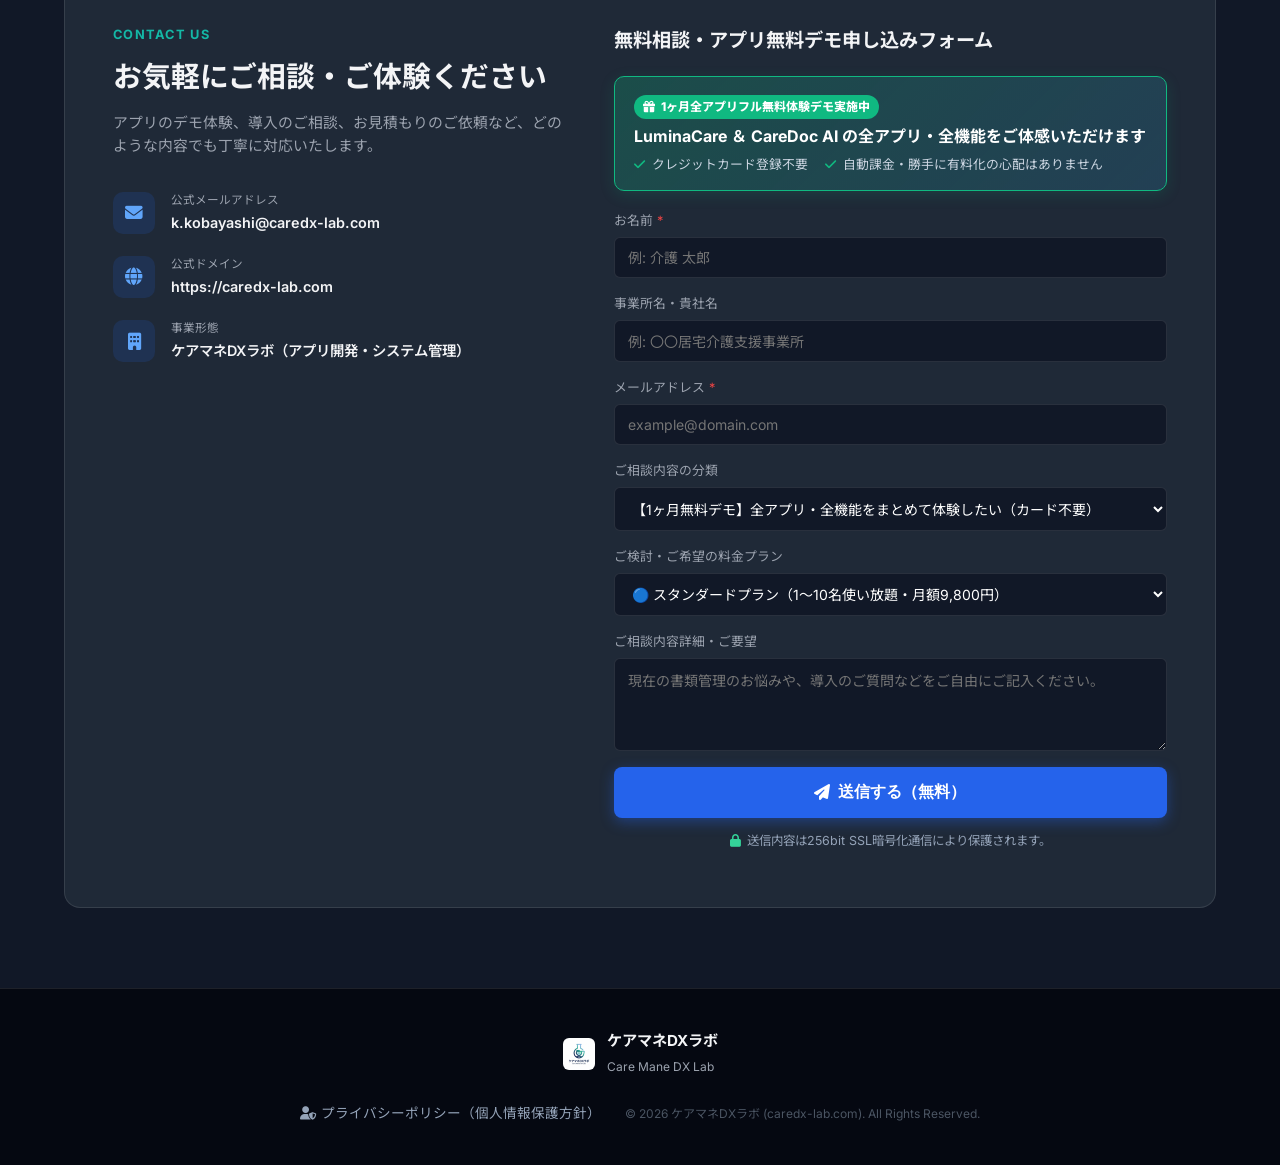
==== commit 2e44da63: "Update Contact Form to 'ご検討・ご希望の料金プラン' select field" ====
--- a/index.html
+++ b/index.html
@@ -989,14 +989,13 @@
             </div>
 
             <div class="form-group">
-              <label for="cUsersCount">ご利用予定人数（ケアマネジャー・スタッフ数）</label>
-              <div style="display: flex; align-items: center; gap: 0.5rem;">
-                <input type="number" id="cUsersCount" min="1" max="999" placeholder="例: 3" style="width: 140px; font-size: 1rem; padding: 0.65rem 0.8rem; background: rgba(15, 23, 42, 0.8); border: 1px solid rgba(255, 255, 255, 0.15); border-radius: 8px; color: #ffffff;">
-                <span style="color: #cbd5e1; font-weight: 600; font-size: 0.95rem;">名</span>
-              </div>
-              <p style="font-size: 0.78rem; color: #94a3b8; margin-top: 0.35rem; margin-bottom: 0;">
-                ※デモアカウント・初期ライセンス発行用に使用するため、正確な人数（例: 3人、8人など）をご入力ください。
-              </p>
+              <label for="cPlan">ご検討・ご希望の料金プラン</label>
+              <select id="cPlan">
+                <option value="🔵 スタンダードプラン（1〜10名使い放題・月額9,800円）">🔵 スタンダードプラン（1〜10名使い放題・月額9,800円）</option>
+                <option value="🟢 ライトプラン（1名専用・月額3,980円）">🟢 ライトプラン（1名専用・月額3,980円）</option>
+                <option value="🟣 エンタープライズ（11名以上〜・月額29,800円〜）">🟣 エンタープライズ（11名以上〜・月額29,800円〜）</option>
+                <option value="未定・相談して決めたい">未定・相談して決めたい</option>
+              </select>
             </div>
 
             <div class="form-group">
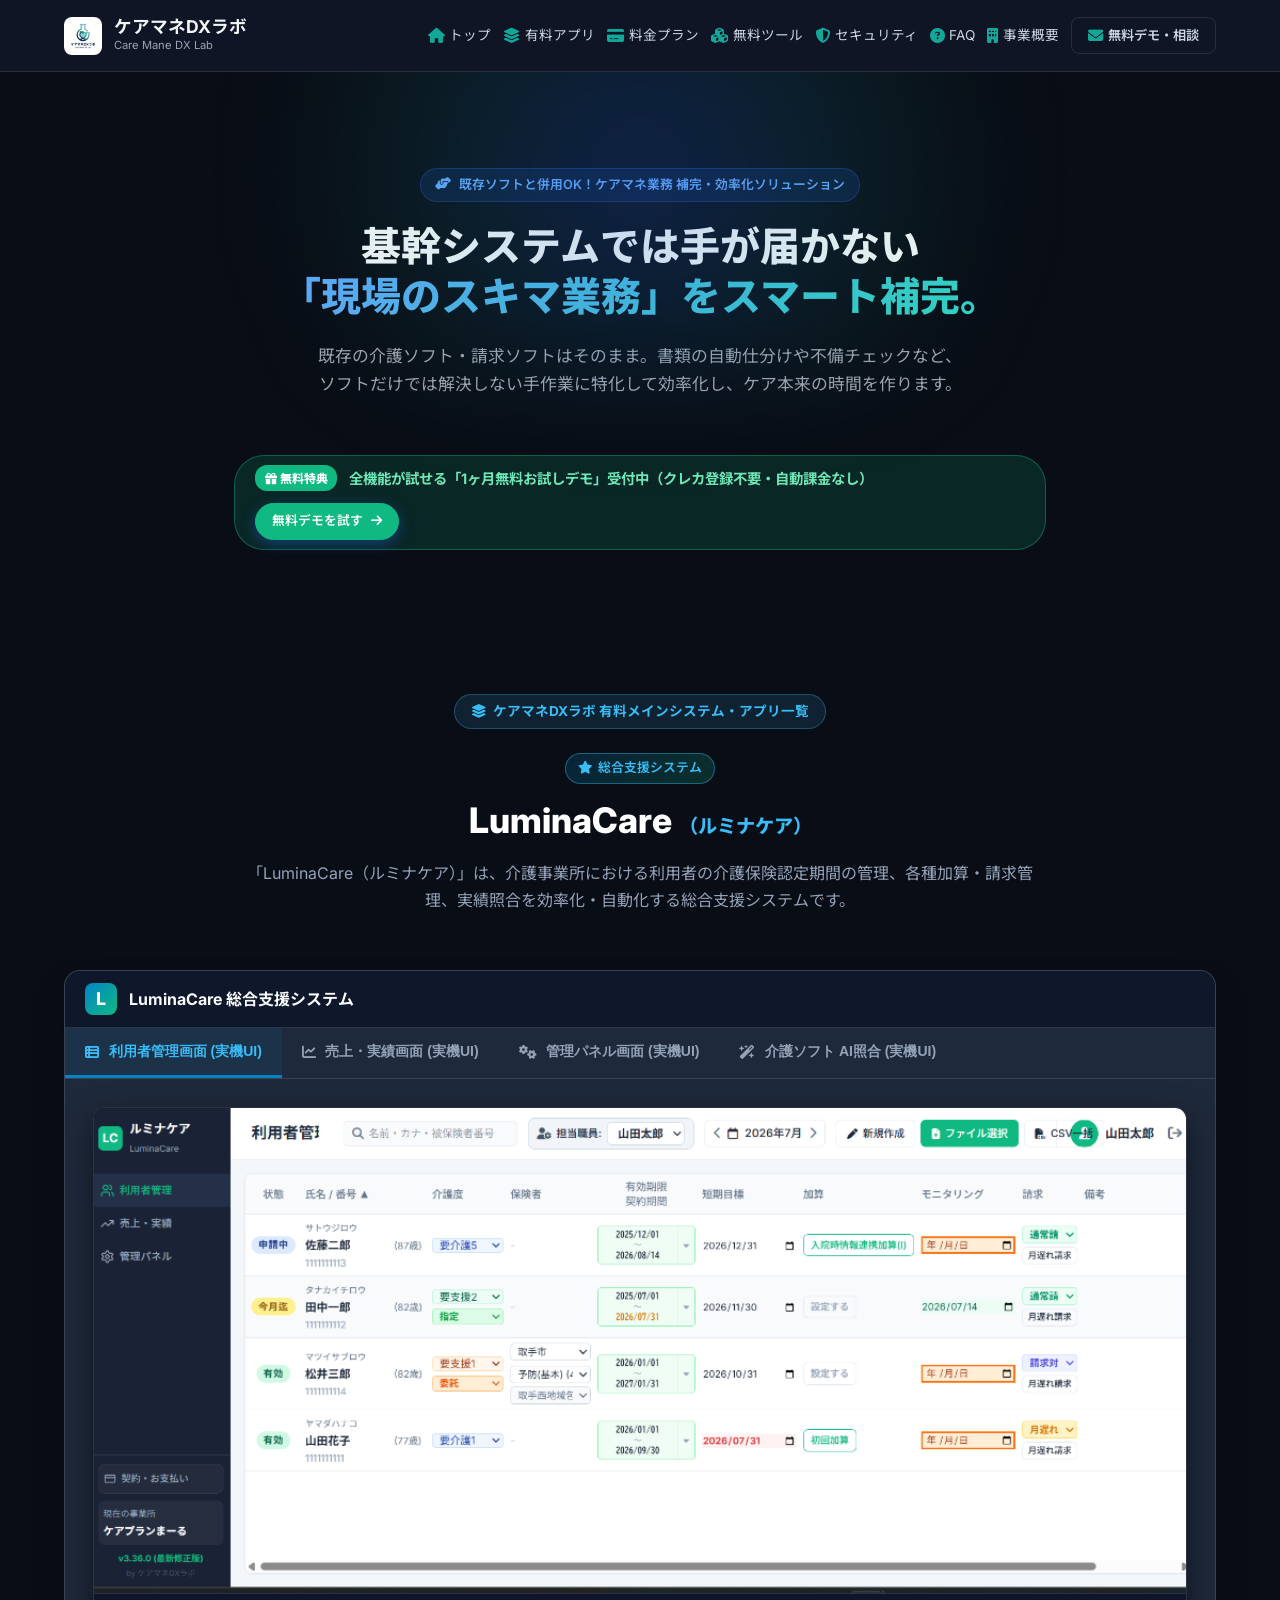
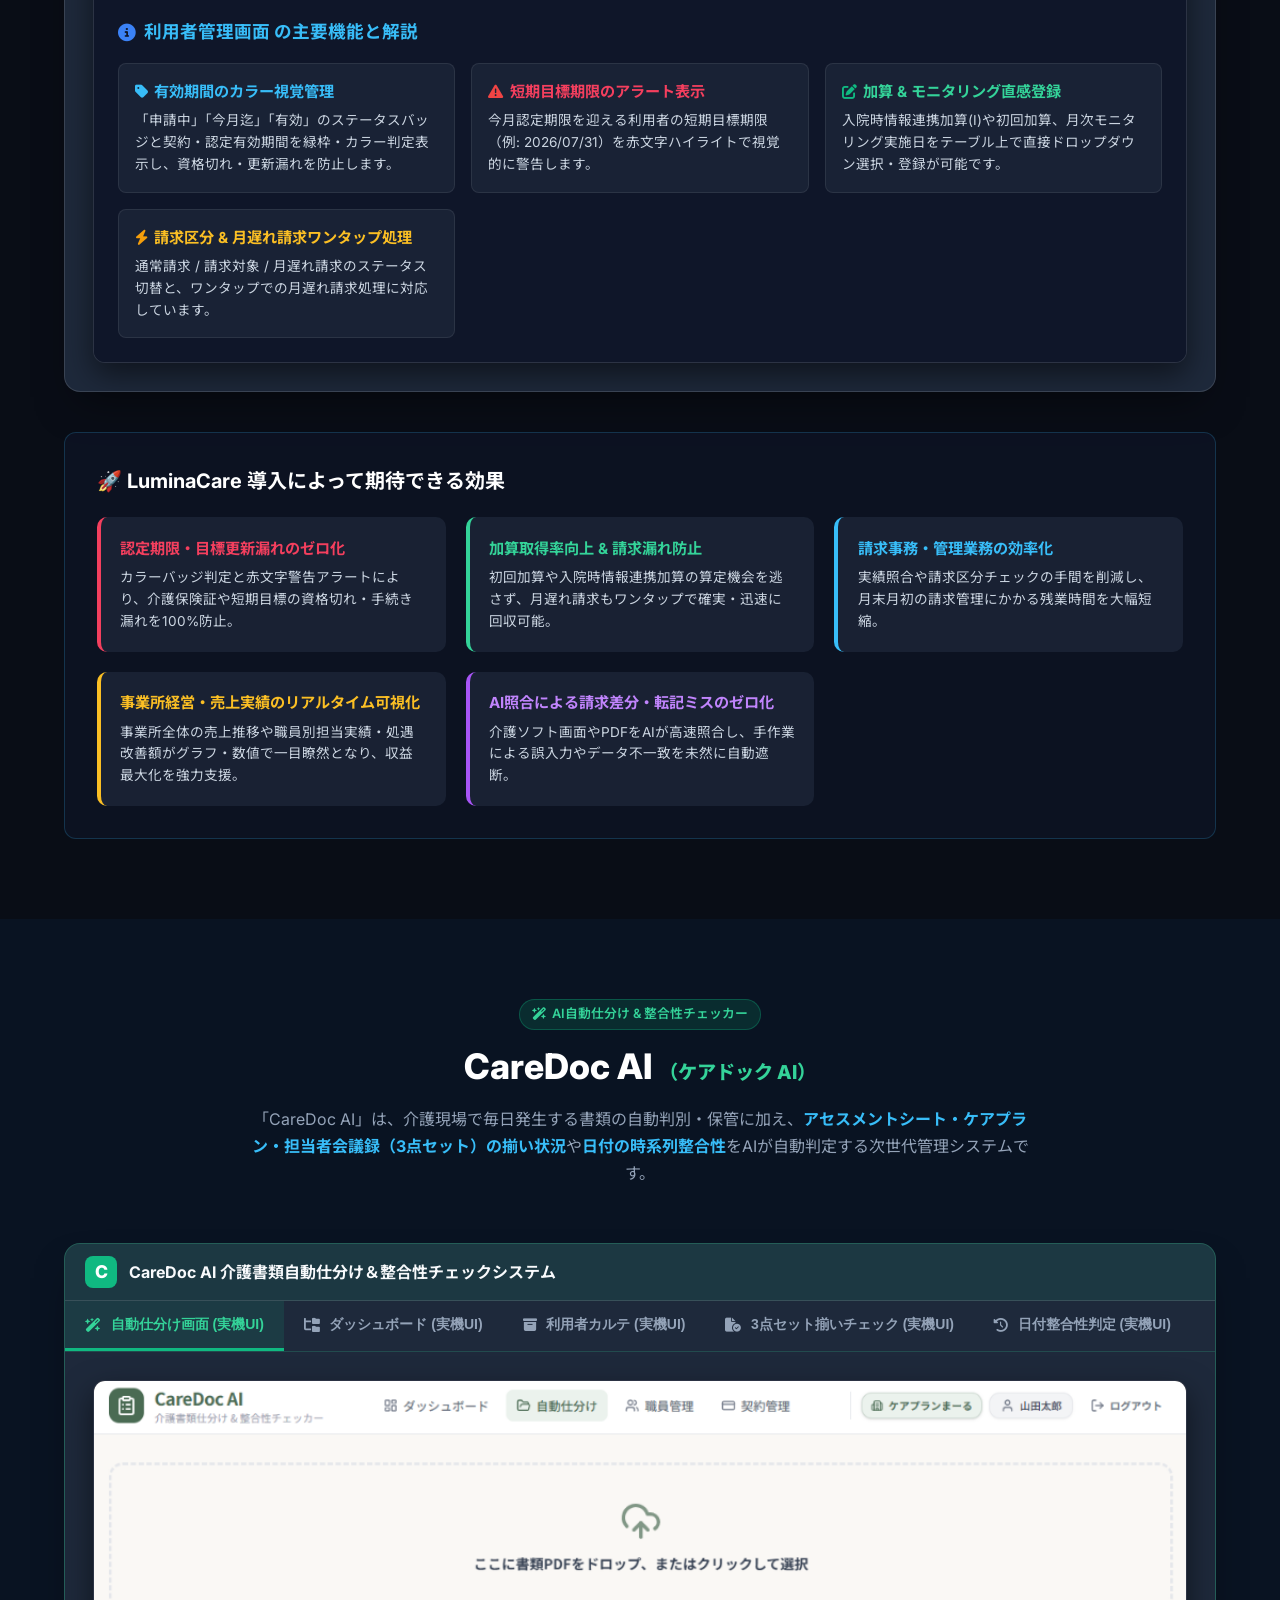
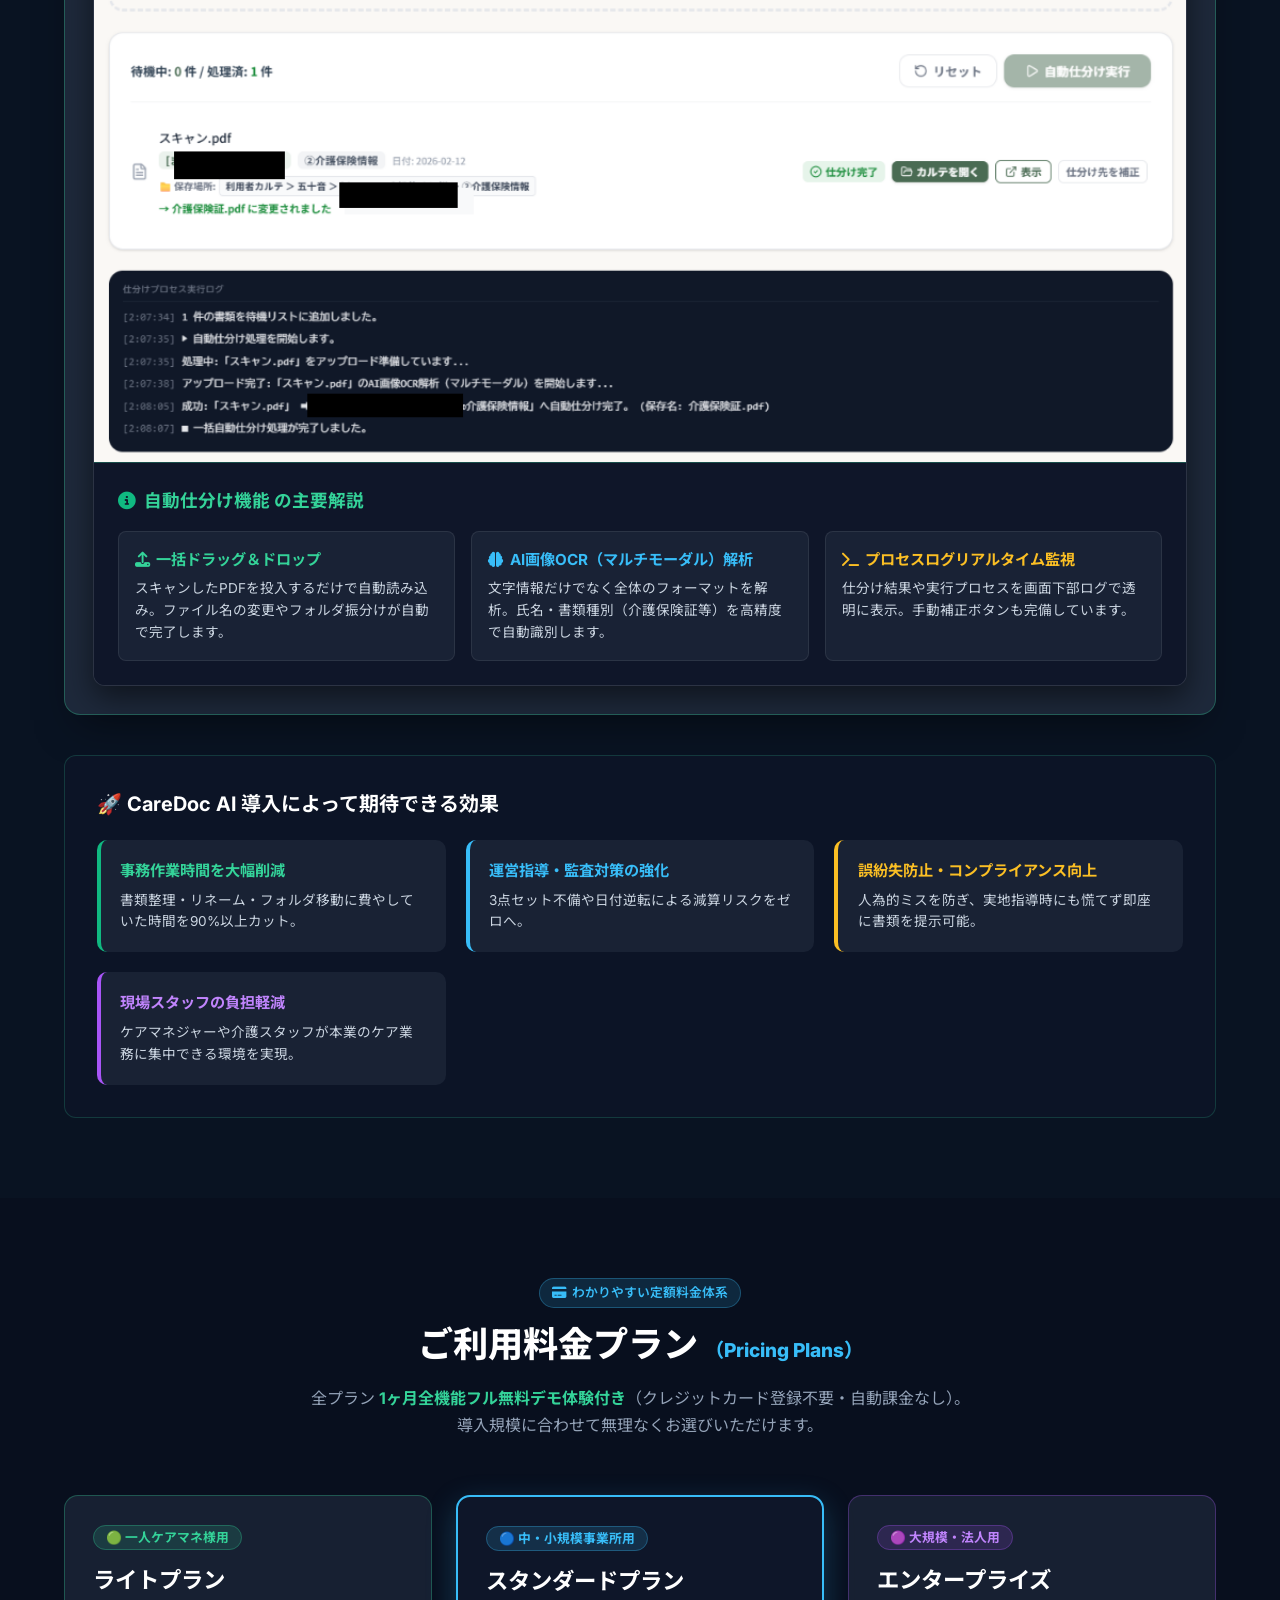
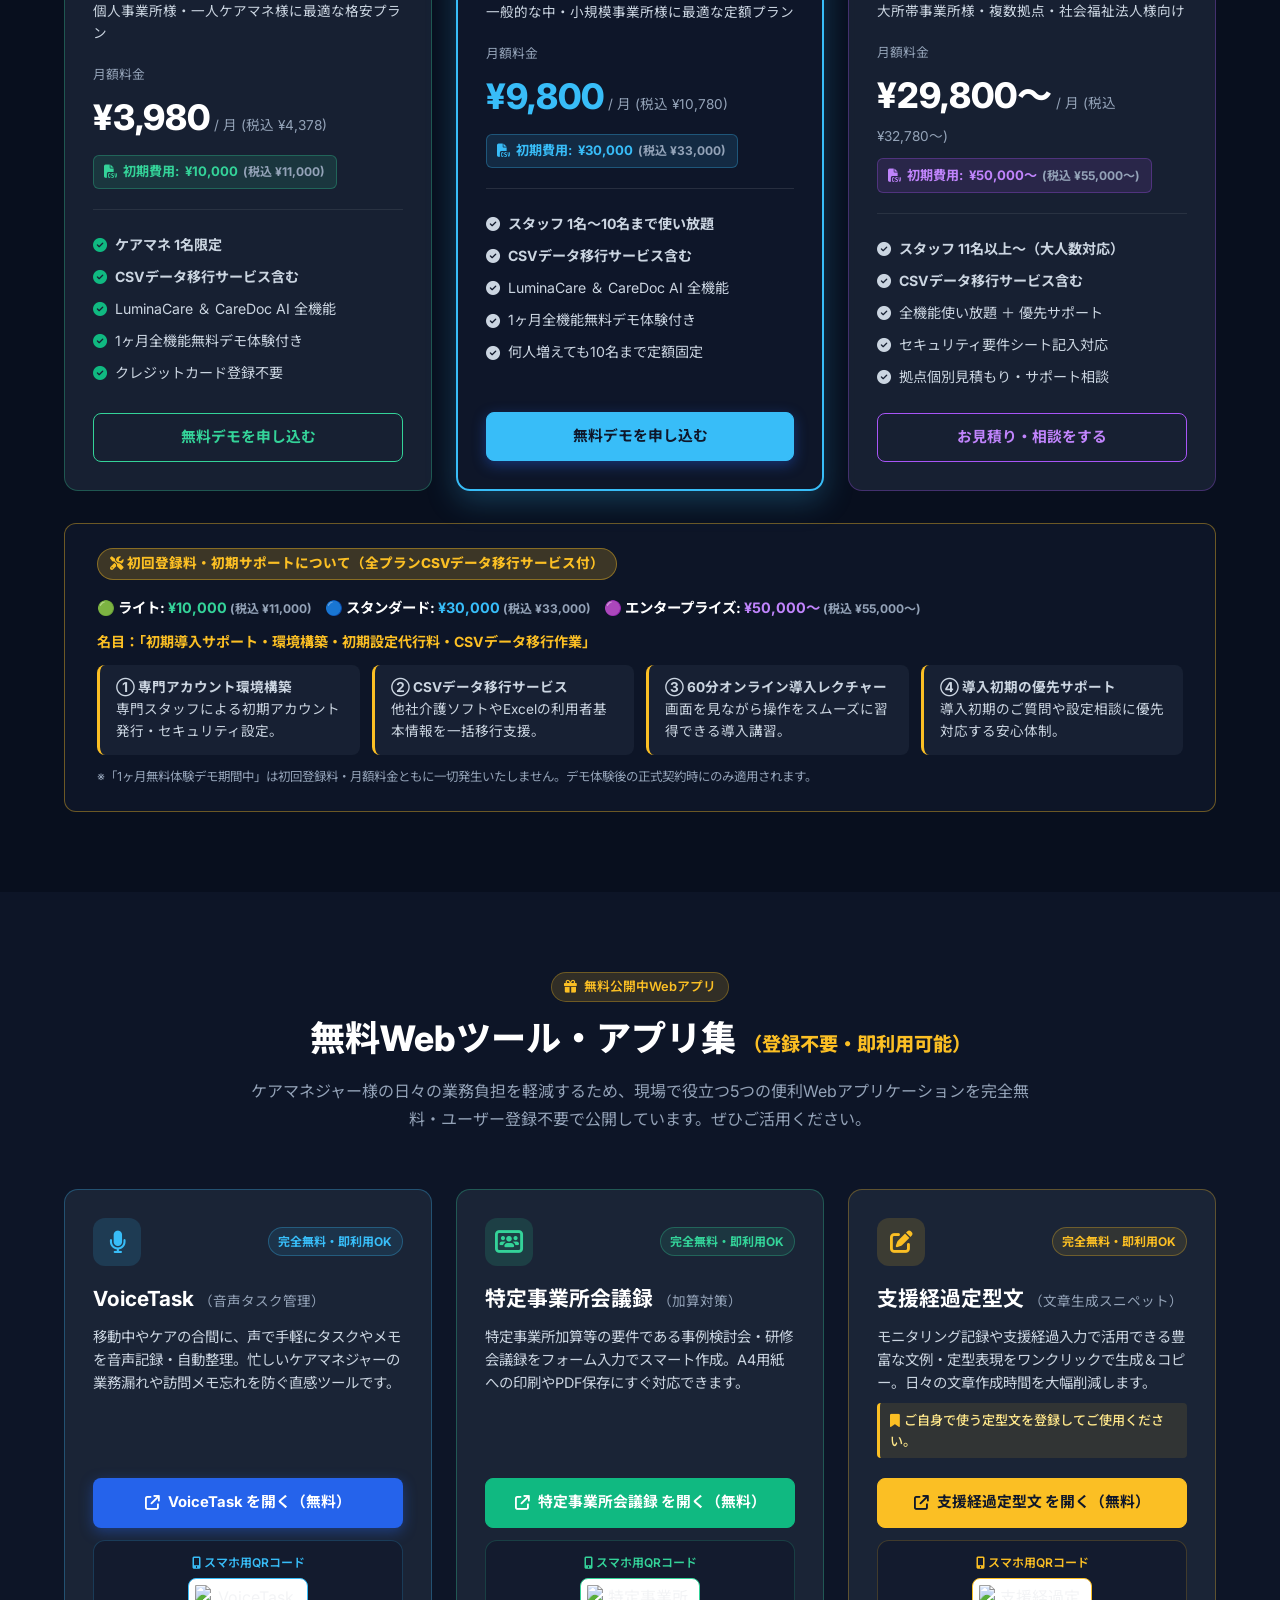
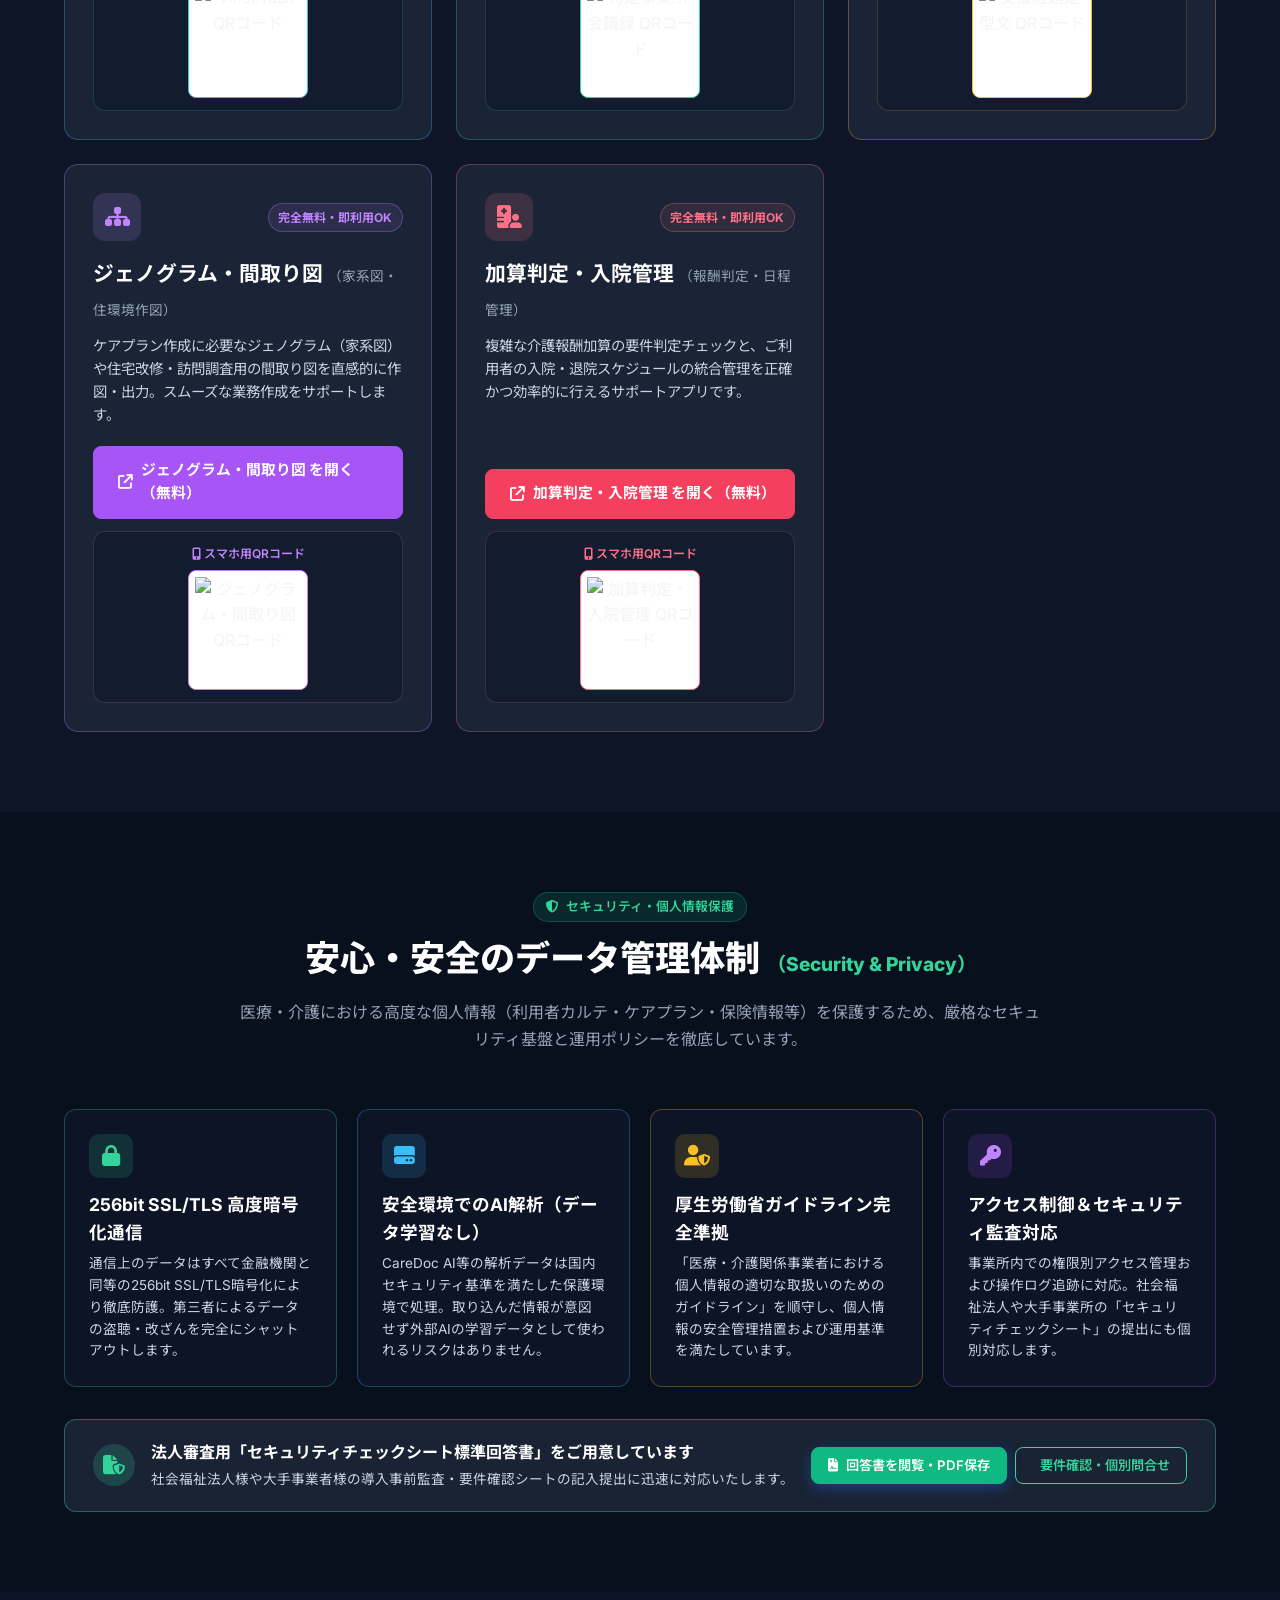
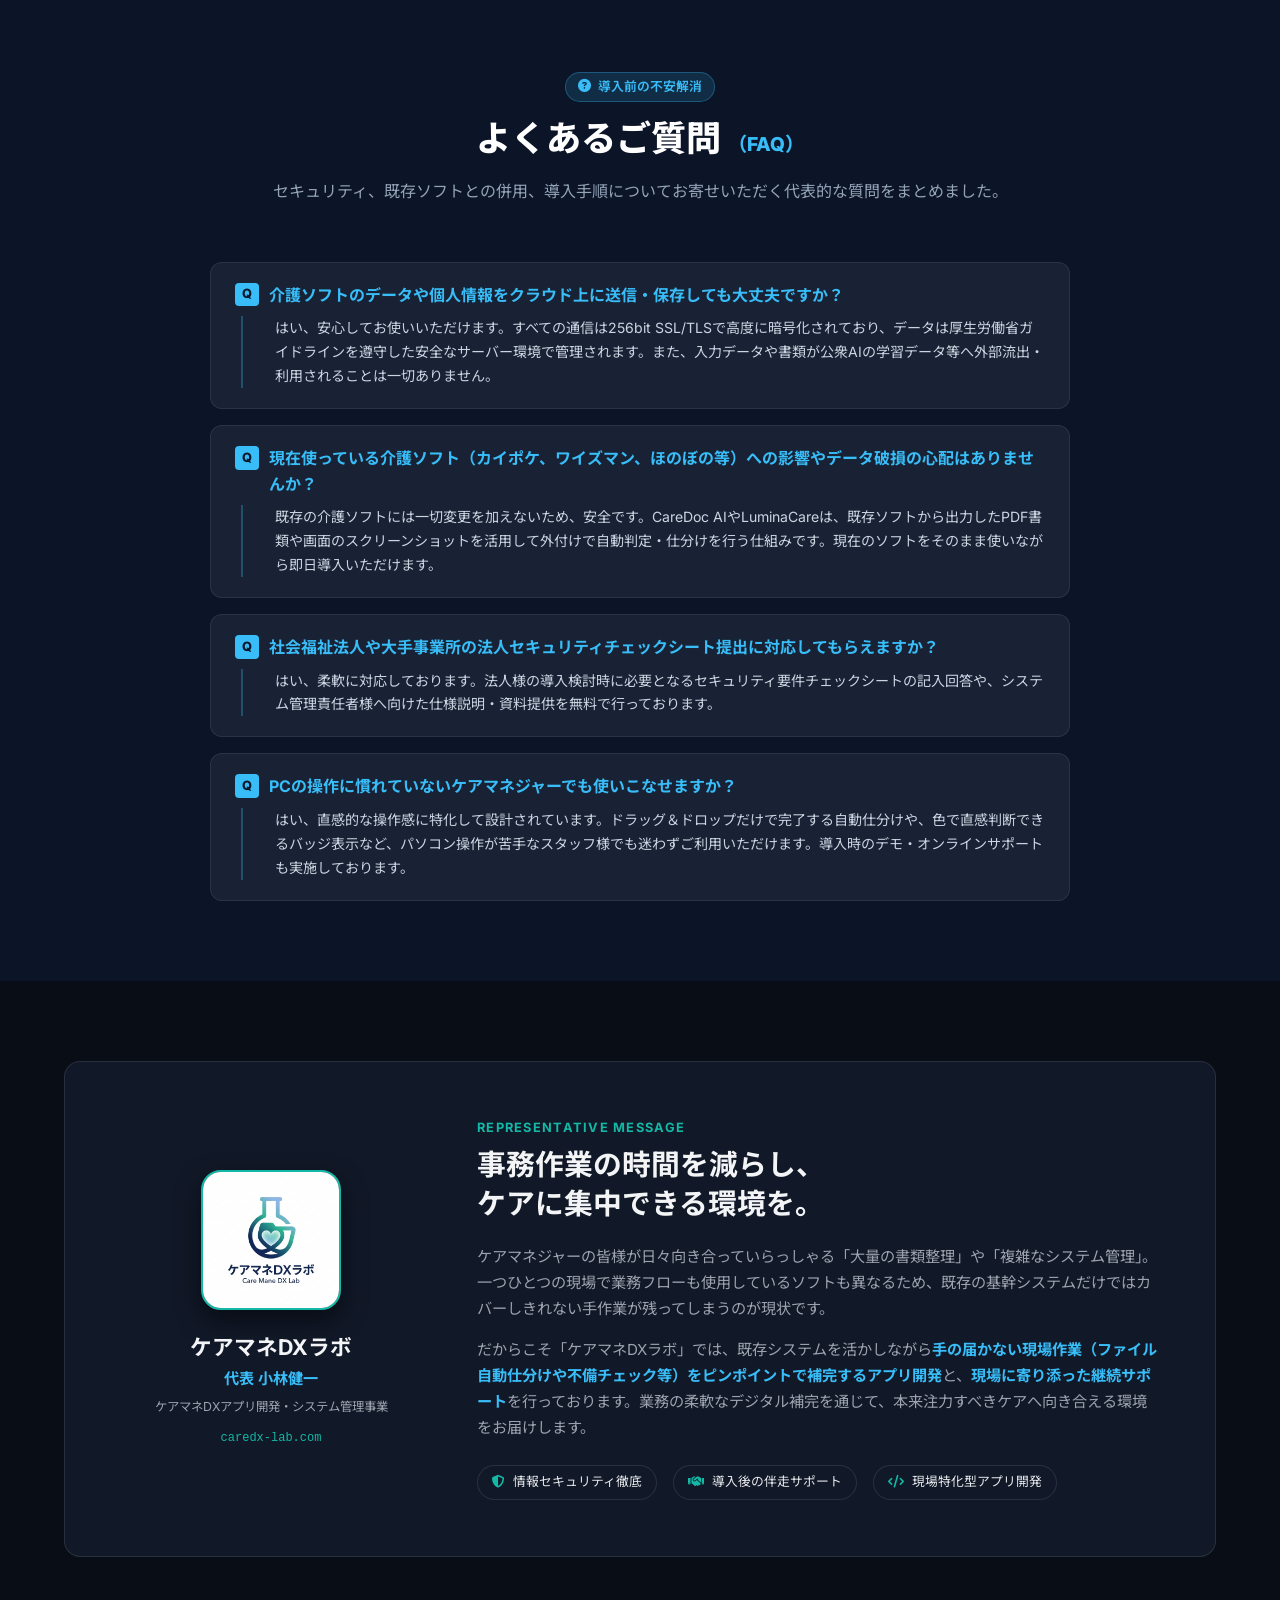
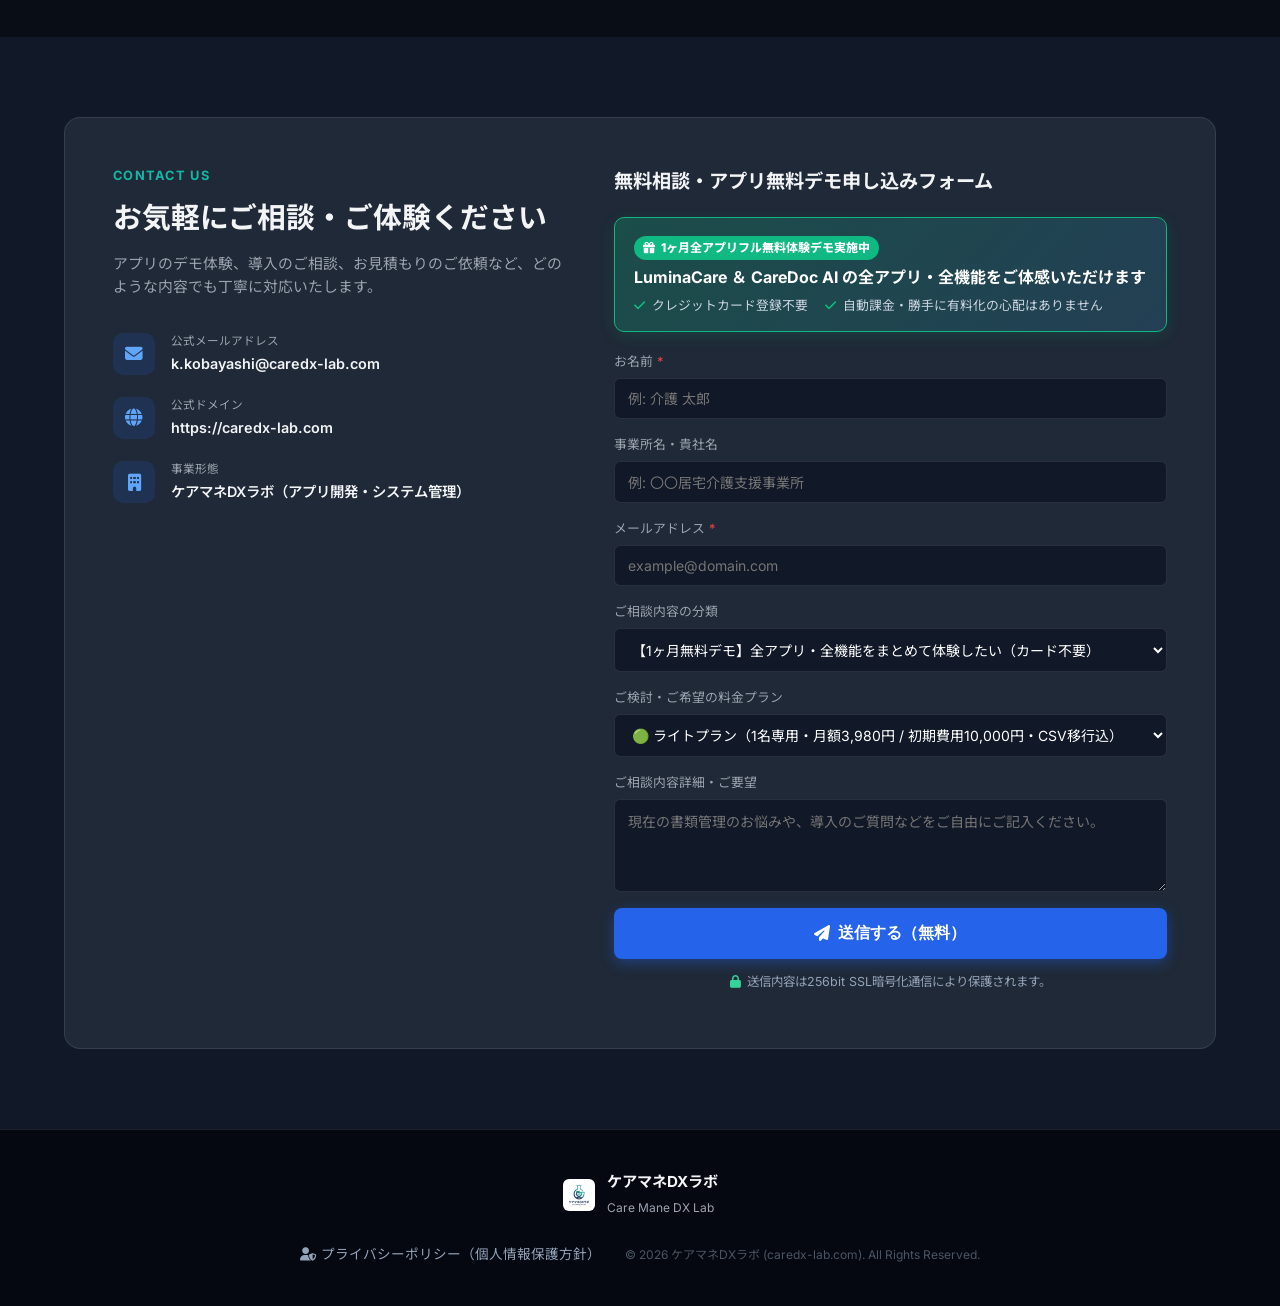
==== commit 1efd3f75: "Update pricing plan initial fees and add CSV migration service" ====
--- a/index.html
+++ b/index.html
@@ -510,11 +510,16 @@
             <h3 style="color: #ffffff; font-size: 1.4rem; font-weight: 700; margin: 0.75rem 0 0.25rem 0;">ライトプラン</h3>
             <p style="font-size: 0.85rem; color: #cbd5e1; margin-bottom: 1.25rem;">個人事業所様・一人ケアマネ様に最適な格安プラン</p>
             <div style="margin-bottom: 1.5rem; padding-bottom: 1.25rem; border-bottom: 1px solid rgba(255, 255, 255, 0.08);">
+              <div style="font-size: 0.8rem; color: #94a3b8; margin-bottom: 0.2rem;">月額料金</div>
               <span style="font-size: 2.2rem; font-weight: 800; color: #ffffff;">¥3,980</span>
               <span style="font-size: 0.85rem; color: #94a3b8;"> / 月 (税込 ¥4,378)</span>
+              <div style="margin-top: 0.6rem; font-size: 0.82rem; color: #34d399; font-weight: 700; background: rgba(52, 211, 153, 0.12); border: 1px solid rgba(52, 211, 153, 0.3); padding: 0.35rem 0.65rem; border-radius: 6px; display: inline-flex; align-items: center; gap: 0.35rem;">
+                <i class="fa-solid fa-file-csv"></i> 初期費用: <strong>¥10,000</strong> <span style="font-size: 0.75rem; color: #94a3b8;">(税込 ¥11,000)</span>
+              </div>
             </div>
             <ul style="list-style: none; padding: 0; margin: 0 0 1.5rem 0; font-size: 0.88rem; color: #cbd5e1; display: flex; flex-direction: column; gap: 0.6rem;">
               <li style="display: flex; align-items: center; gap: 0.5rem;"><i class="fa-solid fa-circle-check text-success"></i> <strong>ケアマネ 1名限定</strong></li>
+              <li style="display: flex; align-items: center; gap: 0.5rem;"><i class="fa-solid fa-circle-check text-success"></i> <strong>CSVデータ移行サービス含む</strong></li>
               <li style="display: flex; align-items: center; gap: 0.5rem;"><i class="fa-solid fa-circle-check text-success"></i> LuminaCare ＆ CareDoc AI 全機能</li>
               <li style="display: flex; align-items: center; gap: 0.5rem;"><i class="fa-solid fa-circle-check text-success"></i> 1ヶ月全機能無料デモ体験付き</li>
               <li style="display: flex; align-items: center; gap: 0.5rem;"><i class="fa-solid fa-circle-check text-success"></i> クレジットカード登録不要</li>
@@ -530,11 +535,16 @@
             <h3 style="color: #ffffff; font-size: 1.4rem; font-weight: 700; margin: 0.75rem 0 0.25rem 0;">スタンダードプラン</h3>
             <p style="font-size: 0.85rem; color: #cbd5e1; margin-bottom: 1.25rem;">一般的な中・小規模事業所様に最適な定額プラン</p>
             <div style="margin-bottom: 1.5rem; padding-bottom: 1.25rem; border-bottom: 1px solid rgba(255, 255, 255, 0.1);">
+              <div style="font-size: 0.8rem; color: #94a3b8; margin-bottom: 0.2rem;">月額料金</div>
               <span style="font-size: 2.2rem; font-weight: 800; color: #38bdf8;">¥9,800</span>
               <span style="font-size: 0.85rem; color: #94a3b8;"> / 月 (税込 ¥10,780)</span>
+              <div style="margin-top: 0.6rem; font-size: 0.82rem; color: #38bdf8; font-weight: 700; background: rgba(56, 189, 248, 0.12); border: 1px solid rgba(56, 189, 248, 0.3); padding: 0.35rem 0.65rem; border-radius: 6px; display: inline-flex; align-items: center; gap: 0.35rem;">
+                <i class="fa-solid fa-file-csv"></i> 初期費用: <strong>¥30,000</strong> <span style="font-size: 0.75rem; color: #94a3b8;">(税込 ¥33,000)</span>
+              </div>
             </div>
             <ul style="list-style: none; padding: 0; margin: 0 0 1.5rem 0; font-size: 0.88rem; color: #cbd5e1; display: flex; flex-direction: column; gap: 0.6rem;">
               <li style="display: flex; align-items: center; gap: 0.5rem;"><i class="fa-solid fa-circle-check text-info"></i> <strong>スタッフ 1名〜10名まで使い放題</strong></li>
+              <li style="display: flex; align-items: center; gap: 0.5rem;"><i class="fa-solid fa-circle-check text-info"></i> <strong>CSVデータ移行サービス含む</strong></li>
               <li style="display: flex; align-items: center; gap: 0.5rem;"><i class="fa-solid fa-circle-check text-info"></i> LuminaCare ＆ CareDoc AI 全機能</li>
               <li style="display: flex; align-items: center; gap: 0.5rem;"><i class="fa-solid fa-circle-check text-info"></i> 1ヶ月全機能無料デモ体験付き</li>
               <li style="display: flex; align-items: center; gap: 0.5rem;"><i class="fa-solid fa-circle-check text-info"></i> 何人増えても10名まで定額固定</li>
@@ -550,11 +560,16 @@
             <h3 style="color: #ffffff; font-size: 1.4rem; font-weight: 700; margin: 0.75rem 0 0.25rem 0;">エンタープライズ</h3>
             <p style="font-size: 0.85rem; color: #cbd5e1; margin-bottom: 1.25rem;">大所帯事業所様・複数拠点・社会福祉法人様向け</p>
             <div style="margin-bottom: 1.5rem; padding-bottom: 1.25rem; border-bottom: 1px solid rgba(255, 255, 255, 0.08);">
+              <div style="font-size: 0.8rem; color: #94a3b8; margin-bottom: 0.2rem;">月額料金</div>
               <span style="font-size: 2.2rem; font-weight: 800; color: #ffffff;">¥29,800〜</span>
               <span style="font-size: 0.85rem; color: #94a3b8;"> / 月 (税込 ¥32,780〜)</span>
+              <div style="margin-top: 0.6rem; font-size: 0.82rem; color: #c084fc; font-weight: 700; background: rgba(168, 85, 247, 0.12); border: 1px solid rgba(168, 85, 247, 0.3); padding: 0.35rem 0.65rem; border-radius: 6px; display: inline-flex; align-items: center; gap: 0.35rem;">
+                <i class="fa-solid fa-file-csv"></i> 初期費用: <strong>¥50,000〜</strong> <span style="font-size: 0.75rem; color: #94a3b8;">(税込 ¥55,000〜)</span>
+              </div>
             </div>
             <ul style="list-style: none; padding: 0; margin: 0 0 1.5rem 0; font-size: 0.88rem; color: #cbd5e1; display: flex; flex-direction: column; gap: 0.6rem;">
               <li style="display: flex; align-items: center; gap: 0.5rem;"><i class="fa-solid fa-circle-check text-purple"></i> <strong>スタッフ 11名以上〜（大人数対応）</strong></li>
+              <li style="display: flex; align-items: center; gap: 0.5rem;"><i class="fa-solid fa-circle-check text-purple"></i> <strong>CSVデータ移行サービス含む</strong></li>
               <li style="display: flex; align-items: center; gap: 0.5rem;"><i class="fa-solid fa-circle-check text-purple"></i> 全機能使い放題 ＋ 優先サポート</li>
               <li style="display: flex; align-items: center; gap: 0.5rem;"><i class="fa-solid fa-circle-check text-purple"></i> セキュリティ要件シート記入対応</li>
               <li style="display: flex; align-items: center; gap: 0.5rem;"><i class="fa-solid fa-circle-check text-purple"></i> 拠点個別見積もり・サポート相談</li>
@@ -567,27 +582,35 @@
 
       <!-- Registration Fee & Setup Service Banner Box -->
       <div style="margin-top: 2rem; background: rgba(15, 23, 42, 0.85); border: 1px solid rgba(251, 191, 36, 0.4); border-radius: 12px; padding: 1.5rem 2rem;">
-        <div style="display: flex; align-items: center; gap: 0.75rem; margin-bottom: 0.75rem; flex-wrap: wrap;">
+        <div style="display: flex; align-items: center; justify-content: space-between; gap: 1rem; margin-bottom: 0.75rem; flex-wrap: wrap;">
           <span style="background: rgba(251, 191, 36, 0.2); color: #fbbf24; border: 1px solid rgba(251, 191, 36, 0.4); padding: 0.25rem 0.75rem; border-radius: 20px; font-weight: 800; font-size: 0.85rem;">
-            <i class="fa-solid fa-screwdriver-wrench"></i> 初回登録料・初期サポートについて
+            <i class="fa-solid fa-screwdriver-wrench"></i> 初回登録料・初期サポートについて（全プランCSVデータ移行サービス付）
           </span>
-          <span style="color: #ffffff; font-weight: 700; font-size: 1.05rem;">初回登録料：¥30,000 <small style="font-size: 0.85rem; color: #94a3b8;">(税込 ¥33,000)</small></span>
-        </div>
-        <p style="font-size: 0.88rem; color: #fbbf24; font-weight: 700; margin-bottom: 0.6rem;">
-          名目：「初期導入サポート・環境構築・初期設定代行料」
+          <div style="color: #ffffff; font-weight: 700; font-size: 0.9rem; display: flex; gap: 0.8rem; flex-wrap: wrap;">
+            <span>🟢 ライト: <strong style="color: #34d399;">¥10,000</strong> <small style="font-size: 0.75rem; color: #94a3b8;">(税込 ¥11,000)</small></span>
+            <span>🔵 スタンダード: <strong style="color: #38bdf8;">¥30,000</strong> <small style="font-size: 0.75rem; color: #94a3b8;">(税込 ¥33,000)</small></span>
+            <span>🟣 エンタープライズ: <strong style="color: #c084fc;">¥50,000〜</strong> <small style="font-size: 0.75rem; color: #94a3b8;">(税込 ¥55,000〜)</small></span>
+          </div>
+        </div>
+        <p style="font-size: 0.88rem; color: #fbbf24; font-weight: 700; margin-bottom: 0.75rem;">
+          名目：「初期導入サポート・環境構築・初期設定代行料・CSVデータ移行作業」
         </p>
-        <div style="display: grid; grid-template-columns: repeat(auto-fit, minmax(250px, 1fr)); gap: 0.75rem; font-size: 0.85rem; color: #cbd5e1;">
+        <div style="display: grid; grid-template-columns: repeat(auto-fit, minmax(220px, 1fr)); gap: 0.75rem; font-size: 0.85rem; color: #cbd5e1;">
           <div style="background: rgba(30, 41, 59, 0.6); padding: 0.75rem 1rem; border-radius: 8px; border-left: 3px solid #fbbf24;">
             <strong>① 専門アカウント環境構築</strong><br>
             専門スタッフによる初期アカウント発行・セキュリティ設定。
           </div>
           <div style="background: rgba(30, 41, 59, 0.6); padding: 0.75rem 1rem; border-radius: 8px; border-left: 3px solid #fbbf24;">
-            <strong>② 60分オンライン導入レクチャー</strong><br>
-            実際の画面を見ながらスムーズに使いこなせる60分間の初期導入講習（使い方のレクチャー）。
+            <strong>② CSVデータ移行サービス</strong><br>
+            他社介護ソフトやExcelの利用者基本情報を一括移行支援。
           </div>
           <div style="background: rgba(30, 41, 59, 0.6); padding: 0.75rem 1rem; border-radius: 8px; border-left: 3px solid #fbbf24;">
-            <strong>③ 導入初期の優先メールサポート</strong><br>
-            導入初期のご質問や設定の相談に優先対応するサポート体制。
+            <strong>③ 60分オンライン導入レクチャー</strong><br>
+            画面を見ながら操作をスムーズに習得できる導入講習。
+          </div>
+          <div style="background: rgba(30, 41, 59, 0.6); padding: 0.75rem 1rem; border-radius: 8px; border-left: 3px solid #fbbf24;">
+            <strong>④ 導入初期の優先サポート</strong><br>
+            導入初期のご質問や設定相談に優先対応する安心体制。
           </div>
         </div>
         <p style="font-size: 0.78rem; color: #94a3b8; margin: 0.75rem 0 0 0;">
@@ -991,9 +1014,9 @@
             <div class="form-group">
               <label for="cPlan">ご検討・ご希望の料金プラン</label>
               <select id="cPlan">
-                <option value="🔵 スタンダードプラン（1〜10名使い放題・月額9,800円）">🔵 スタンダードプラン（1〜10名使い放題・月額9,800円）</option>
-                <option value="🟢 ライトプラン（1名専用・月額3,980円）">🟢 ライトプラン（1名専用・月額3,980円）</option>
-                <option value="🟣 エンタープライズ（11名以上〜・月額29,800円〜）">🟣 エンタープライズ（11名以上〜・月額29,800円〜）</option>
+                <option value="🟢 ライトプラン（1名専用・月額3,980円 / 初期費用10,000円・CSV移行込）">🟢 ライトプラン（1名専用・月額3,980円 / 初期費用10,000円・CSV移行込）</option>
+                <option value="🔵 スタンダードプラン（1〜10名使い放題・月額9,800円 / 初期費用30,000円・CSV移行込）">🔵 スタンダードプラン（1〜10名使い放題・月額9,800円 / 初期費用30,000円・CSV移行込）</option>
+                <option value="🟣 エンタープライズ（11名以上〜・月額29,800円〜 / 初期費用50,000円〜・CSV移行込）">🟣 エンタープライズ（11名以上〜・月額29,800円〜 / 初期費用50,000円〜・CSV移行込）</option>
                 <option value="未定・相談して決めたい">未定・相談して決めたい</option>
               </select>
             </div>
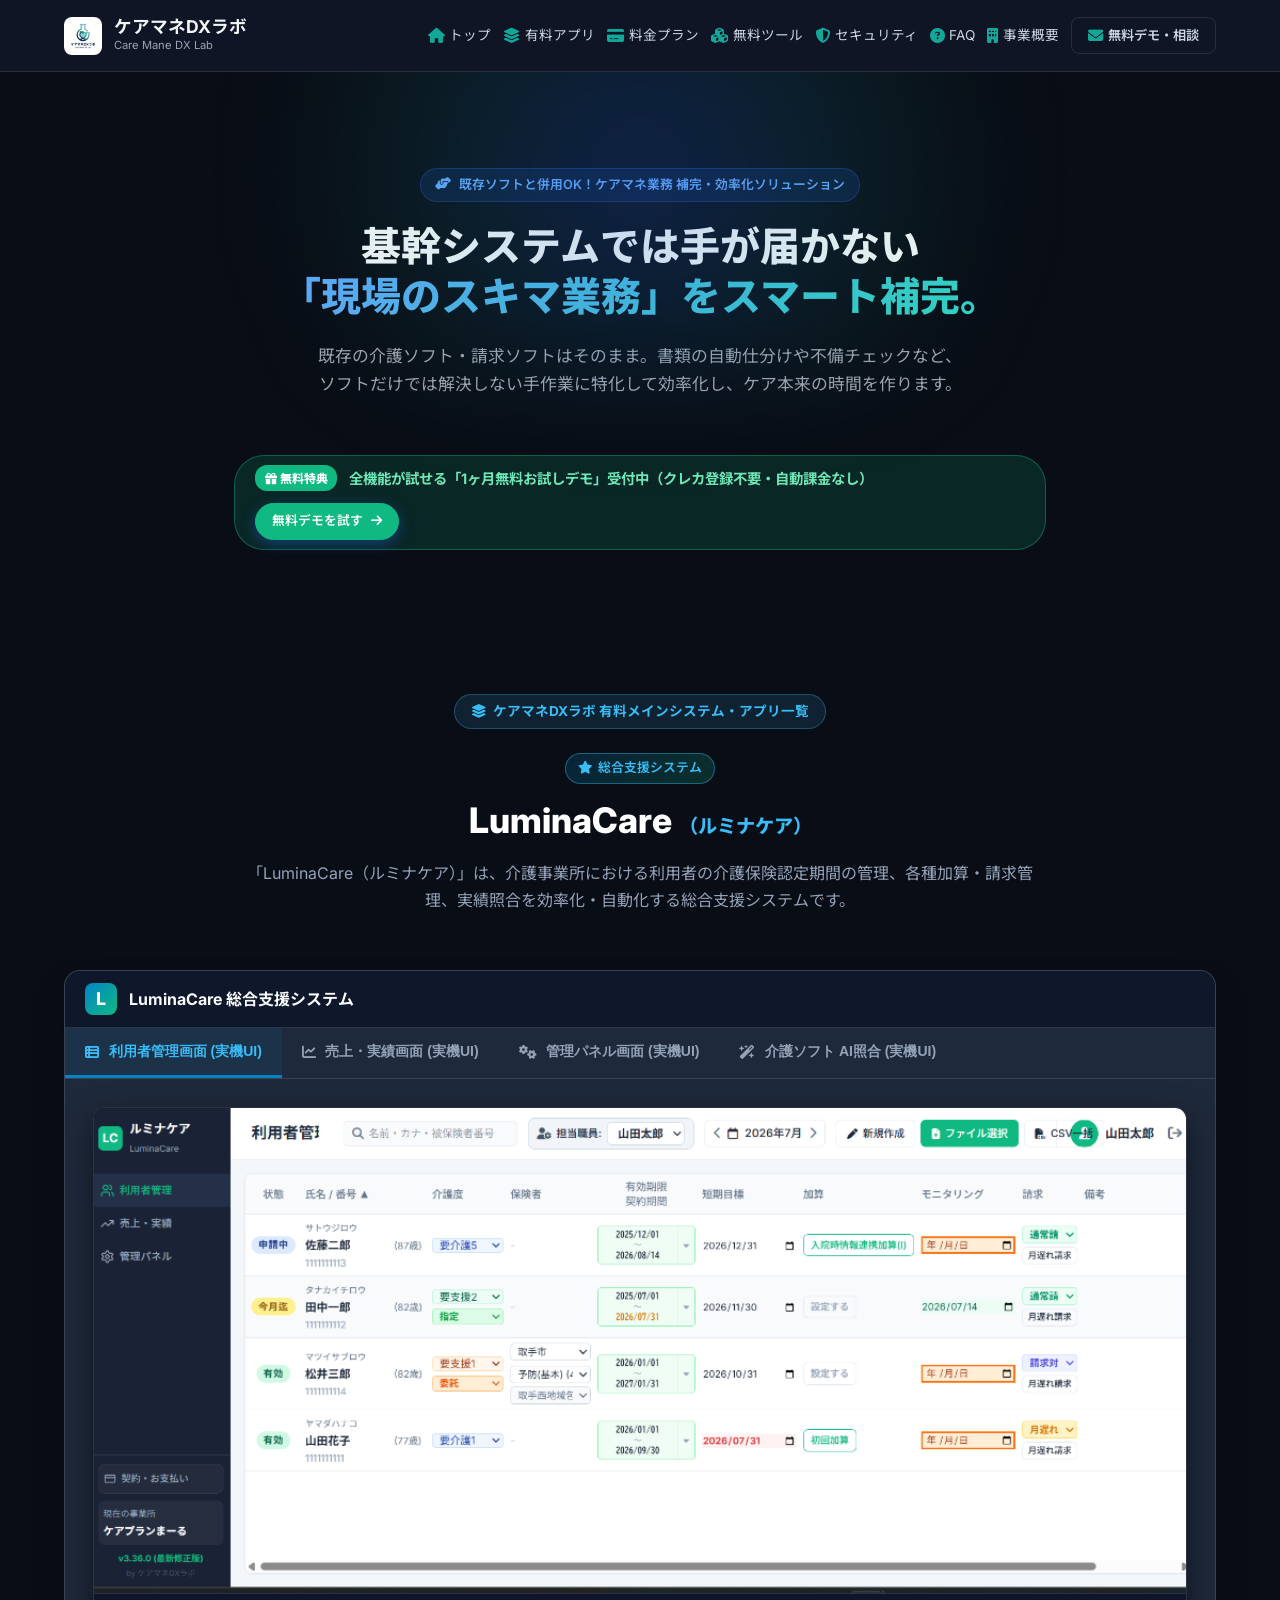
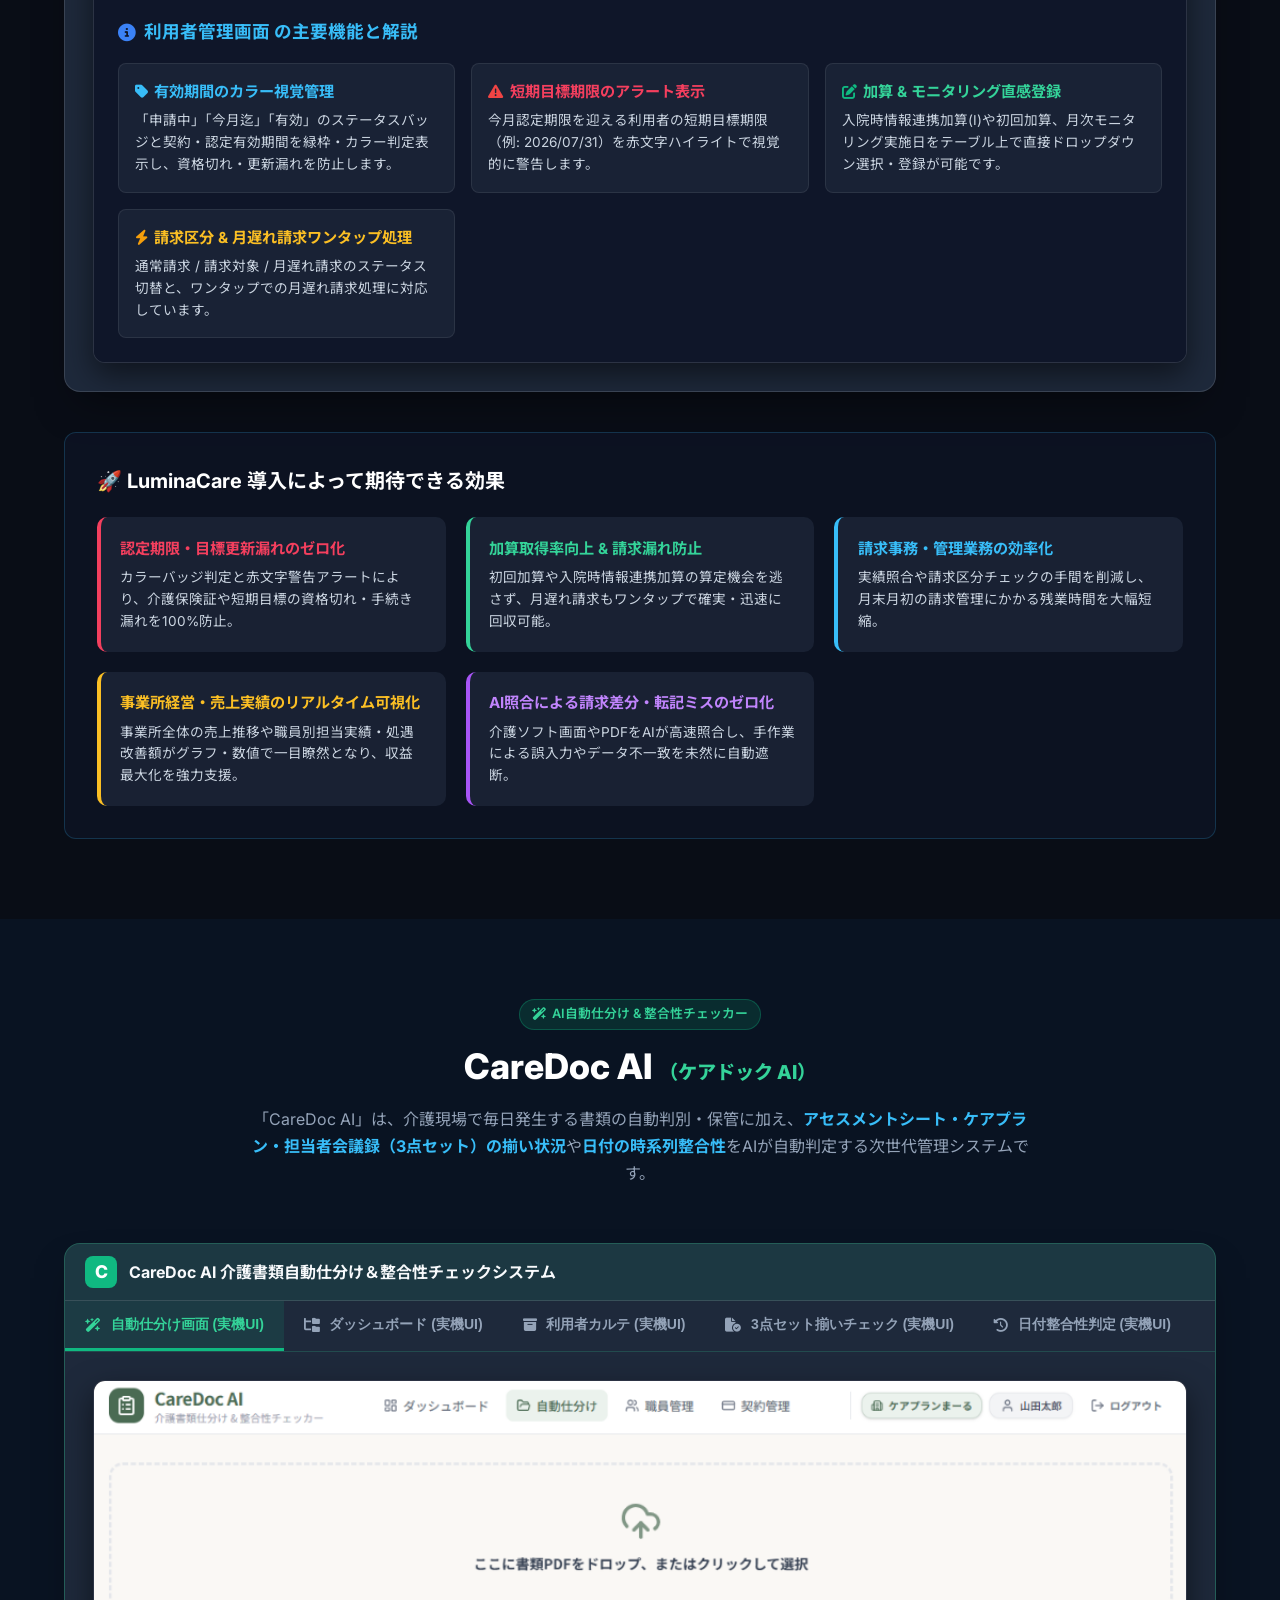
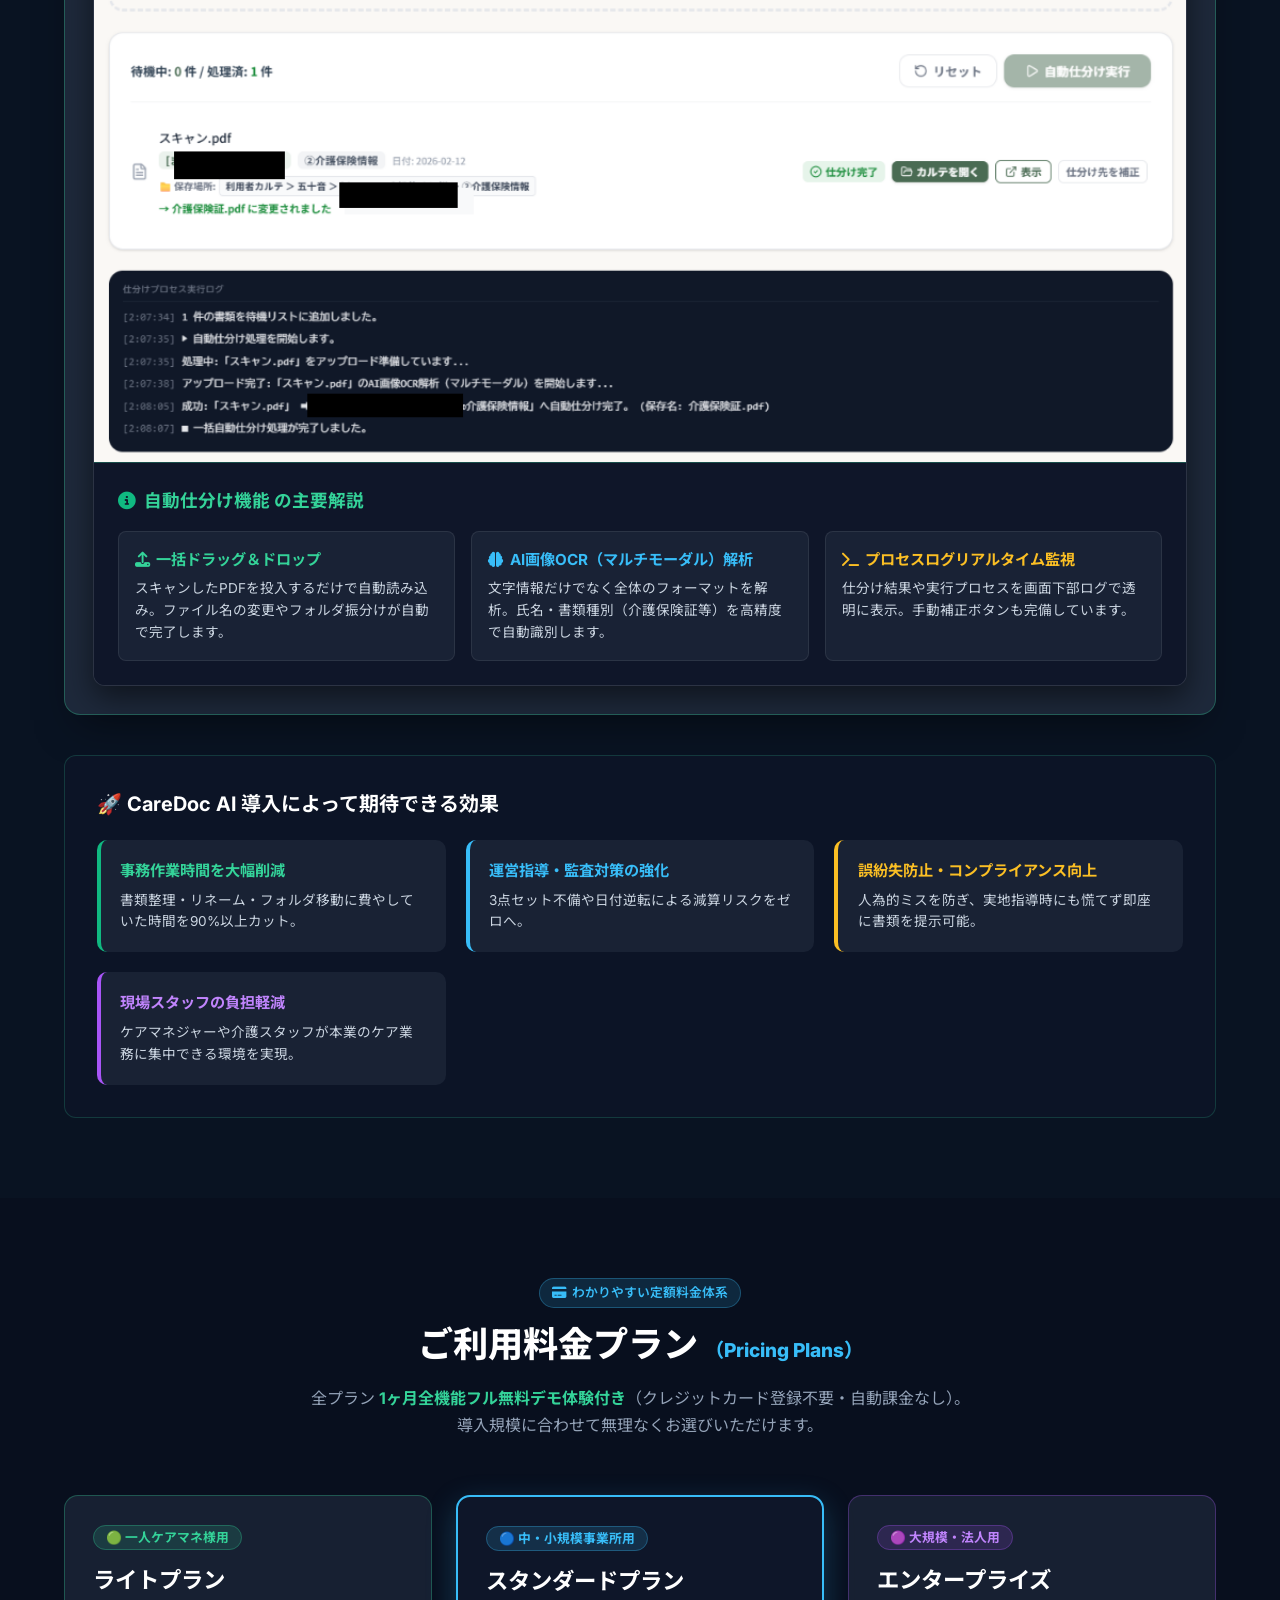
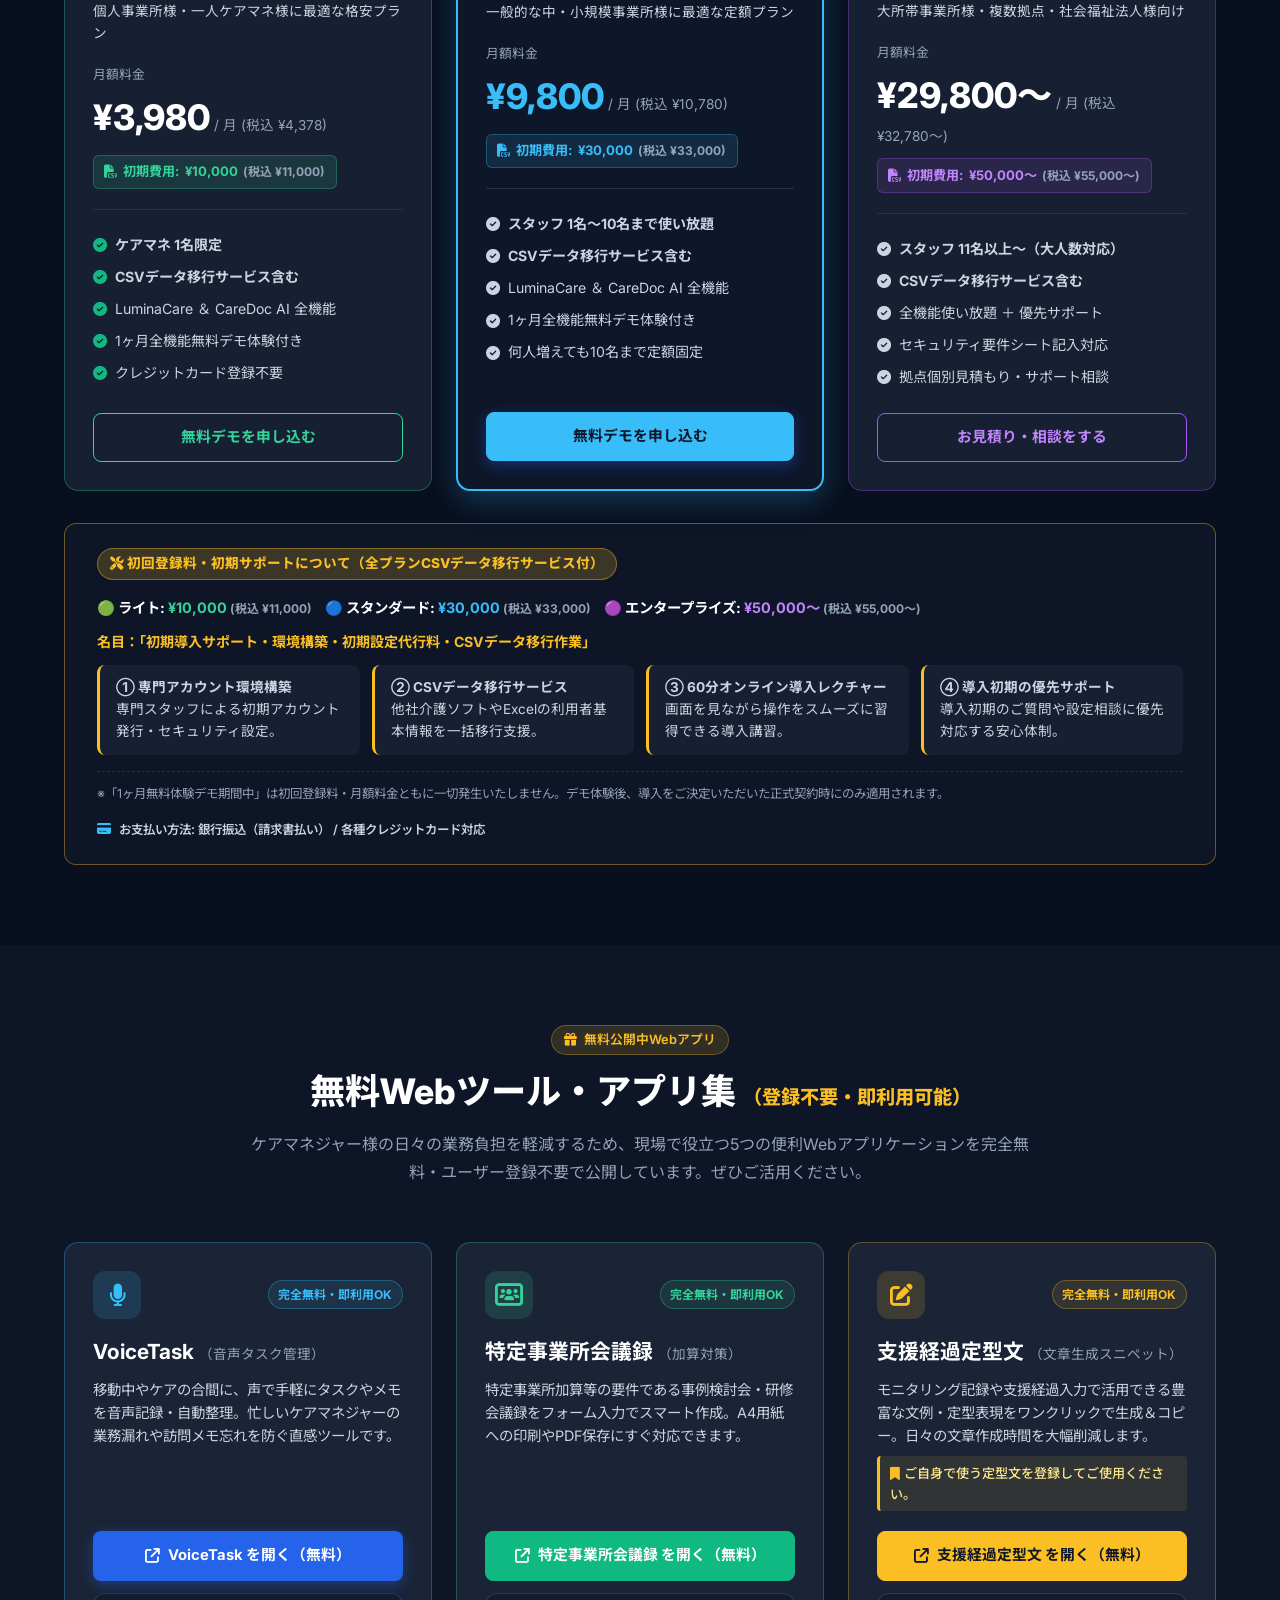
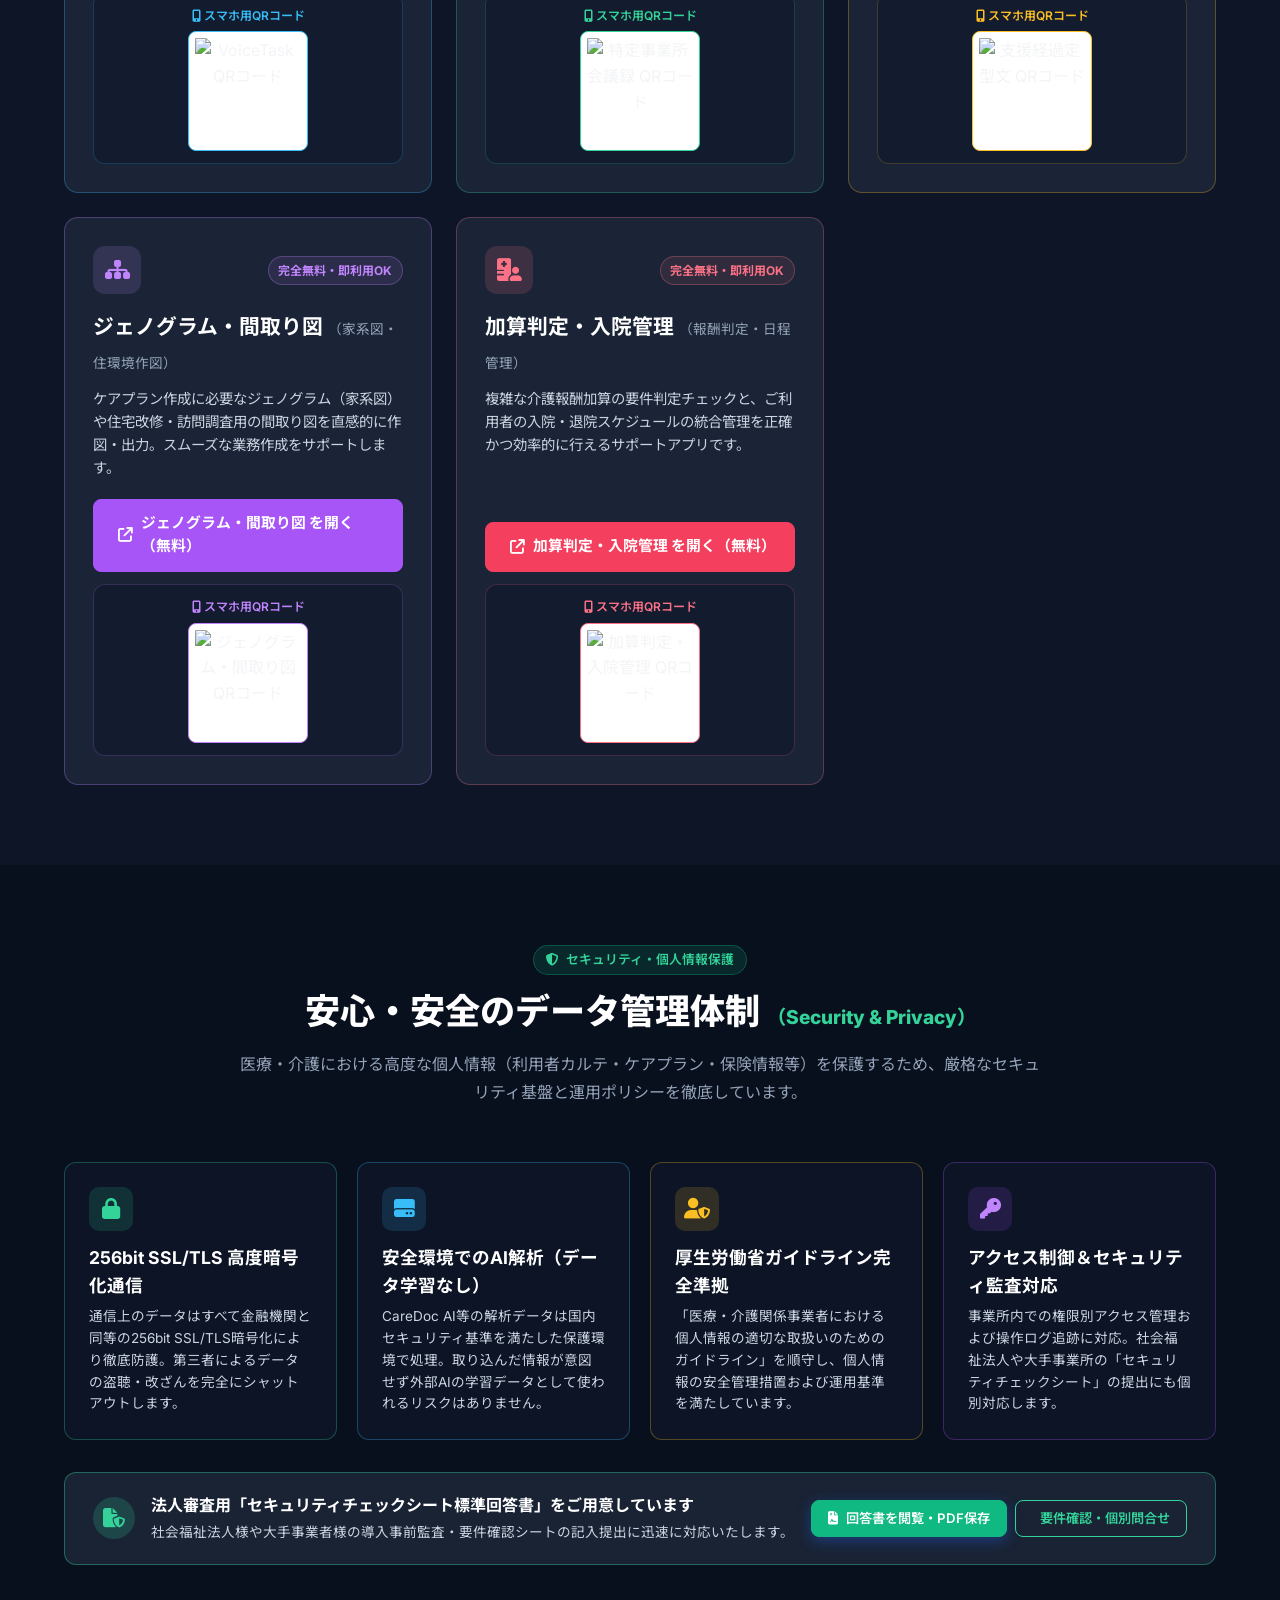
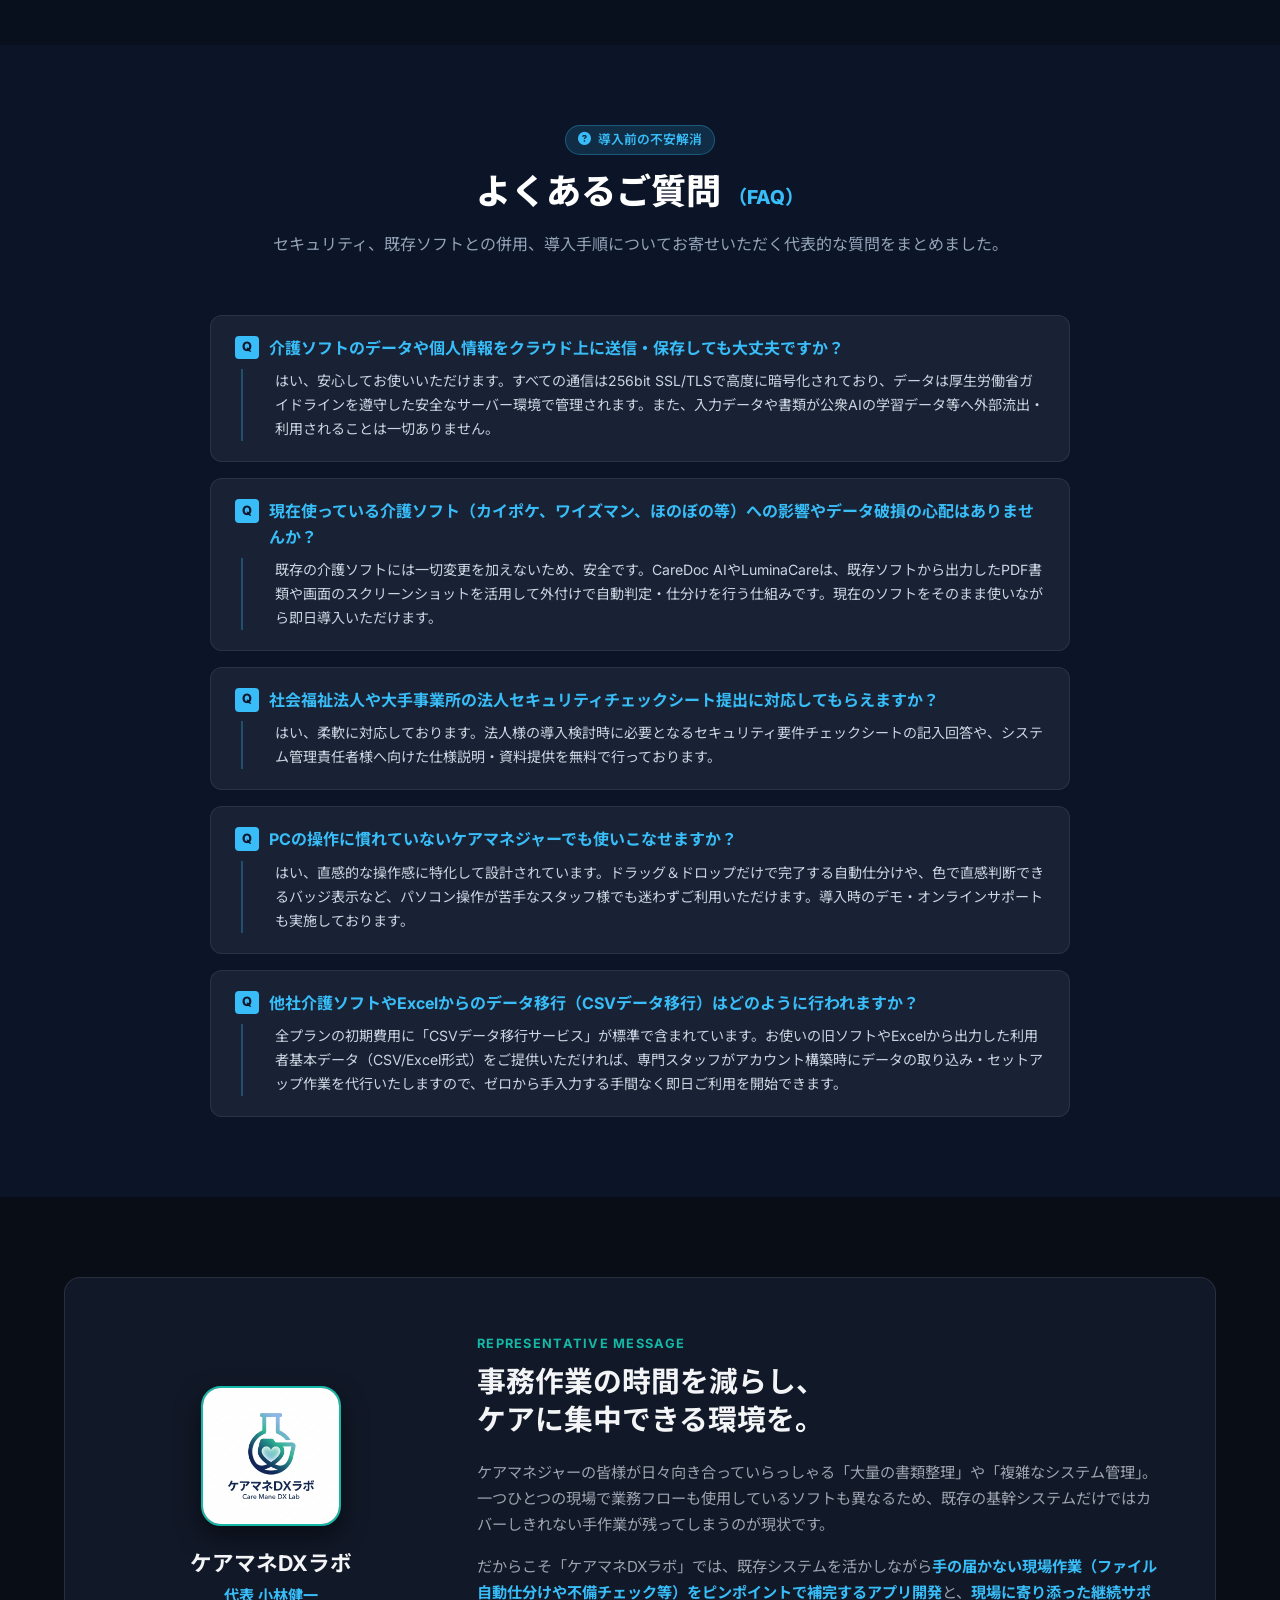
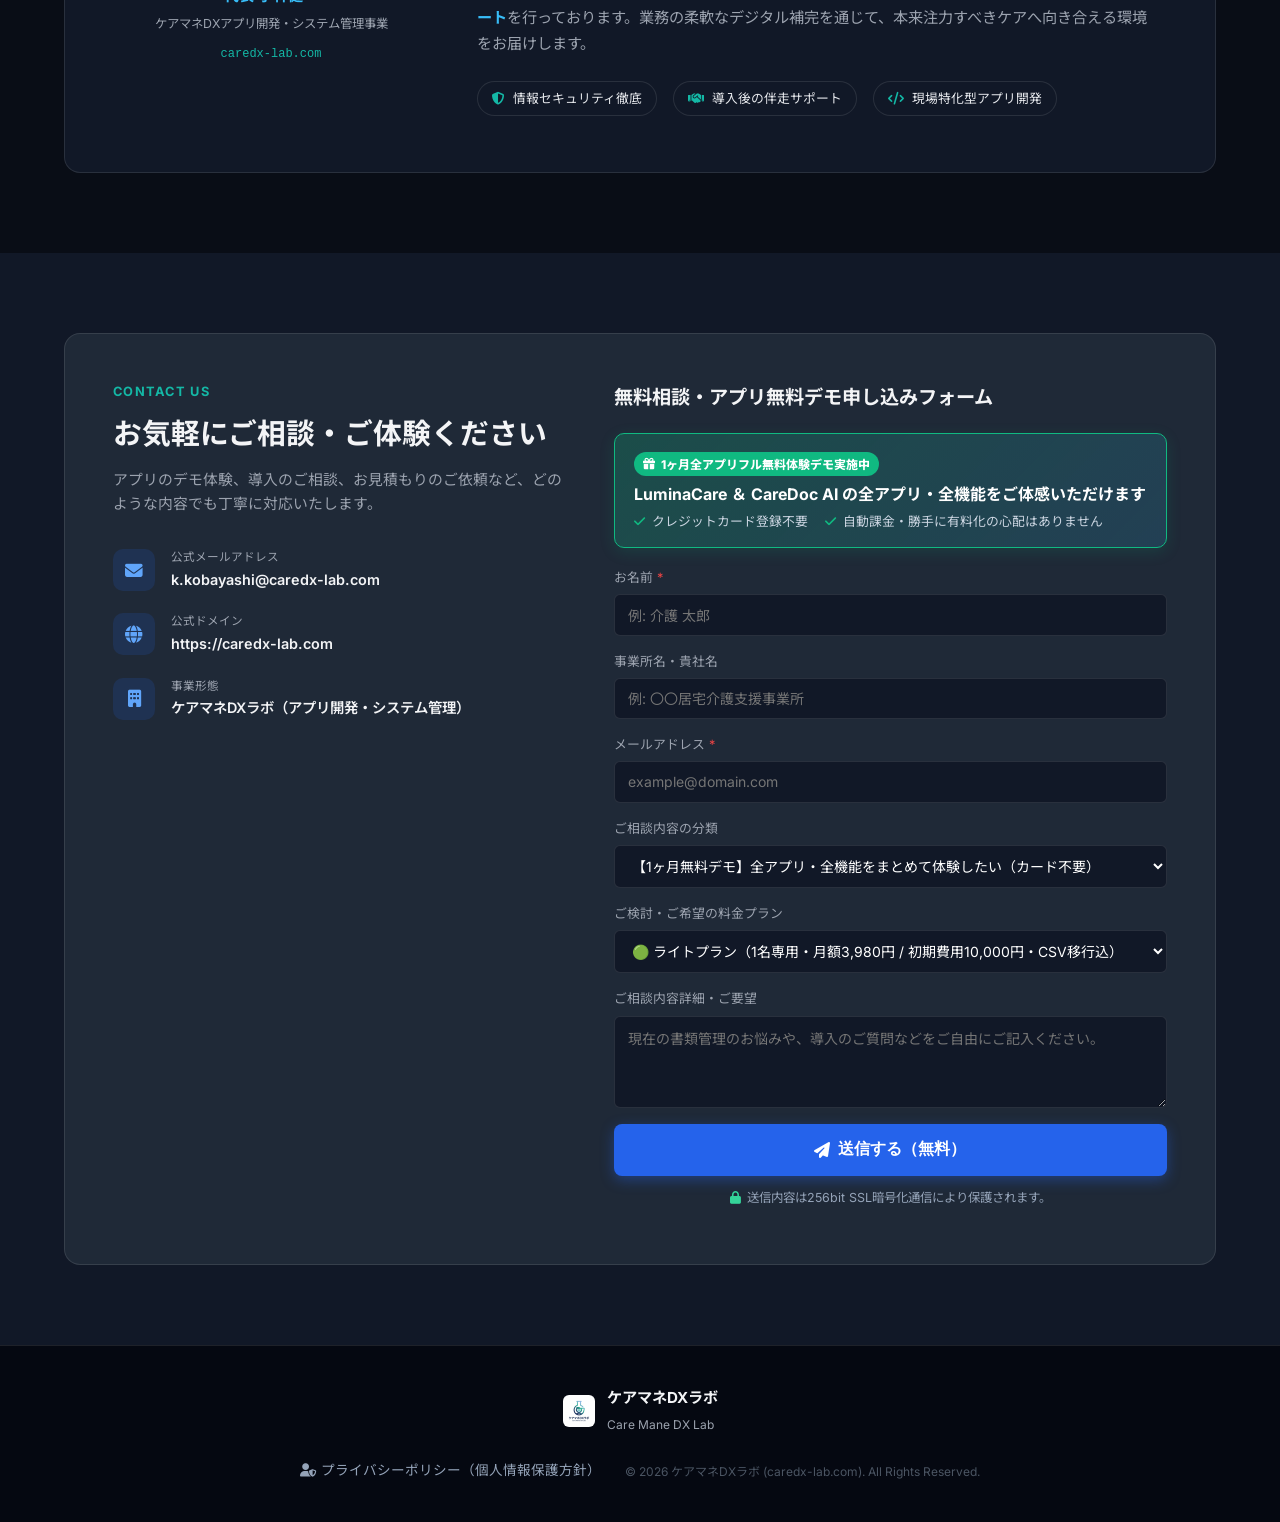
==== commit c7d8d6f5: "Add CSV migration FAQ and payment methods info" ====
--- a/index.html
+++ b/index.html
@@ -613,9 +613,14 @@
             導入初期のご質問や設定相談に優先対応する安心体制。
           </div>
         </div>
-        <p style="font-size: 0.78rem; color: #94a3b8; margin: 0.75rem 0 0 0;">
-          ※「1ヶ月無料体験デモ期間中」は初回登録料・月額料金ともに一切発生いたしません。デモ体験後の正式契約時にのみ適用されます。
-        </p>
+        <div style="margin-top: 1rem; padding-top: 0.75rem; border-top: 1px dashed rgba(255, 255, 255, 0.1); display: flex; justify-content: space-between; align-items: center; gap: 1rem; flex-wrap: wrap; font-size: 0.78rem; color: #94a3b8;">
+          <div>
+            ※「1ヶ月無料体験デモ期間中」は初回登録料・月額料金ともに一切発生いたしません。デモ体験後、導入をご決定いただいた正式契約時にのみ適用されます。
+          </div>
+          <div style="color: #cbd5e1; font-weight: 600; display: flex; align-items: center; gap: 0.5rem;">
+            <i class="fa-solid fa-credit-card" style="color: #38bdf8;"></i> お支払い方法: 銀行振込（請求書払い） / 各種クレジットカード対応
+          </div>
+        </div>
       </div>
 
     </div>
@@ -893,7 +898,15 @@
           </div>
         </div>
 
-      </div>
+        <div style="background: rgba(30, 41, 59, 0.7); border: 1px solid rgba(255, 255, 255, 0.08); border-radius: 12px; padding: 1.25rem 1.5rem;">
+          <div style="color: #38bdf8; font-weight: 700; font-size: 1rem; margin-bottom: 0.5rem; display: flex; align-items: flex-start; gap: 0.6rem;">
+            <span style="background: #38bdf8; color: #0f172a; padding: 0.1rem 0.45rem; border-radius: 4px; font-size: 0.8rem; font-weight: 800;">Q</span>
+            他社介護ソフトやExcelからのデータ移行（CSVデータ移行）はどのように行われますか？
+          </div>
+          <div style="color: #cbd5e1; font-size: 0.88rem; line-height: 1.7; padding-left: 2rem; border-left: 2px solid rgba(56, 189, 248, 0.3); margin-left: 0.4rem;">
+            全プランの初期費用に「CSVデータ移行サービス」が標準で含まれています。お使いの旧ソフトやExcelから出力した利用者基本データ（CSV/Excel形式）をご提供いただければ、専門スタッフがアカウント構築時にデータの取り込み・セットアップ作業を代行いたしますので、ゼロから手入力する手間なく即日ご利用を開始できます。
+          </div>
+        </div>
     </div>
   </section>
 
